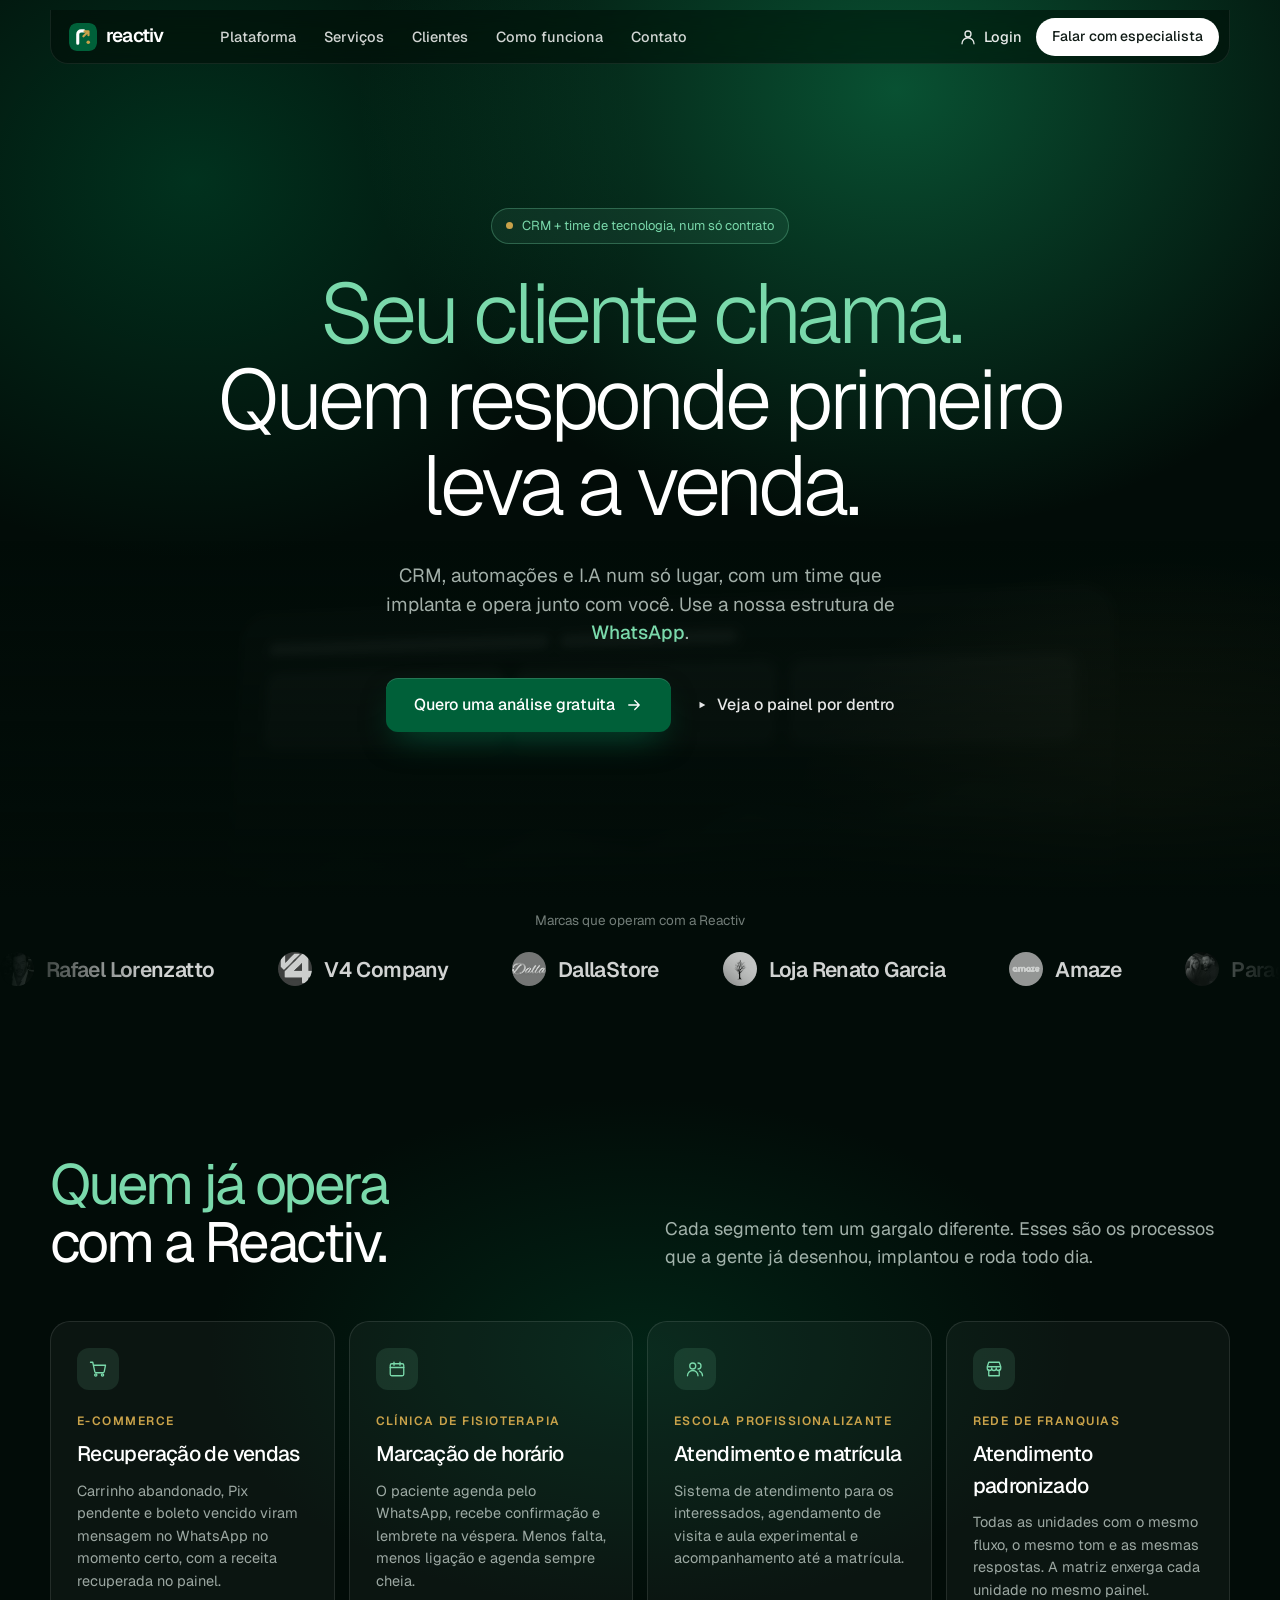
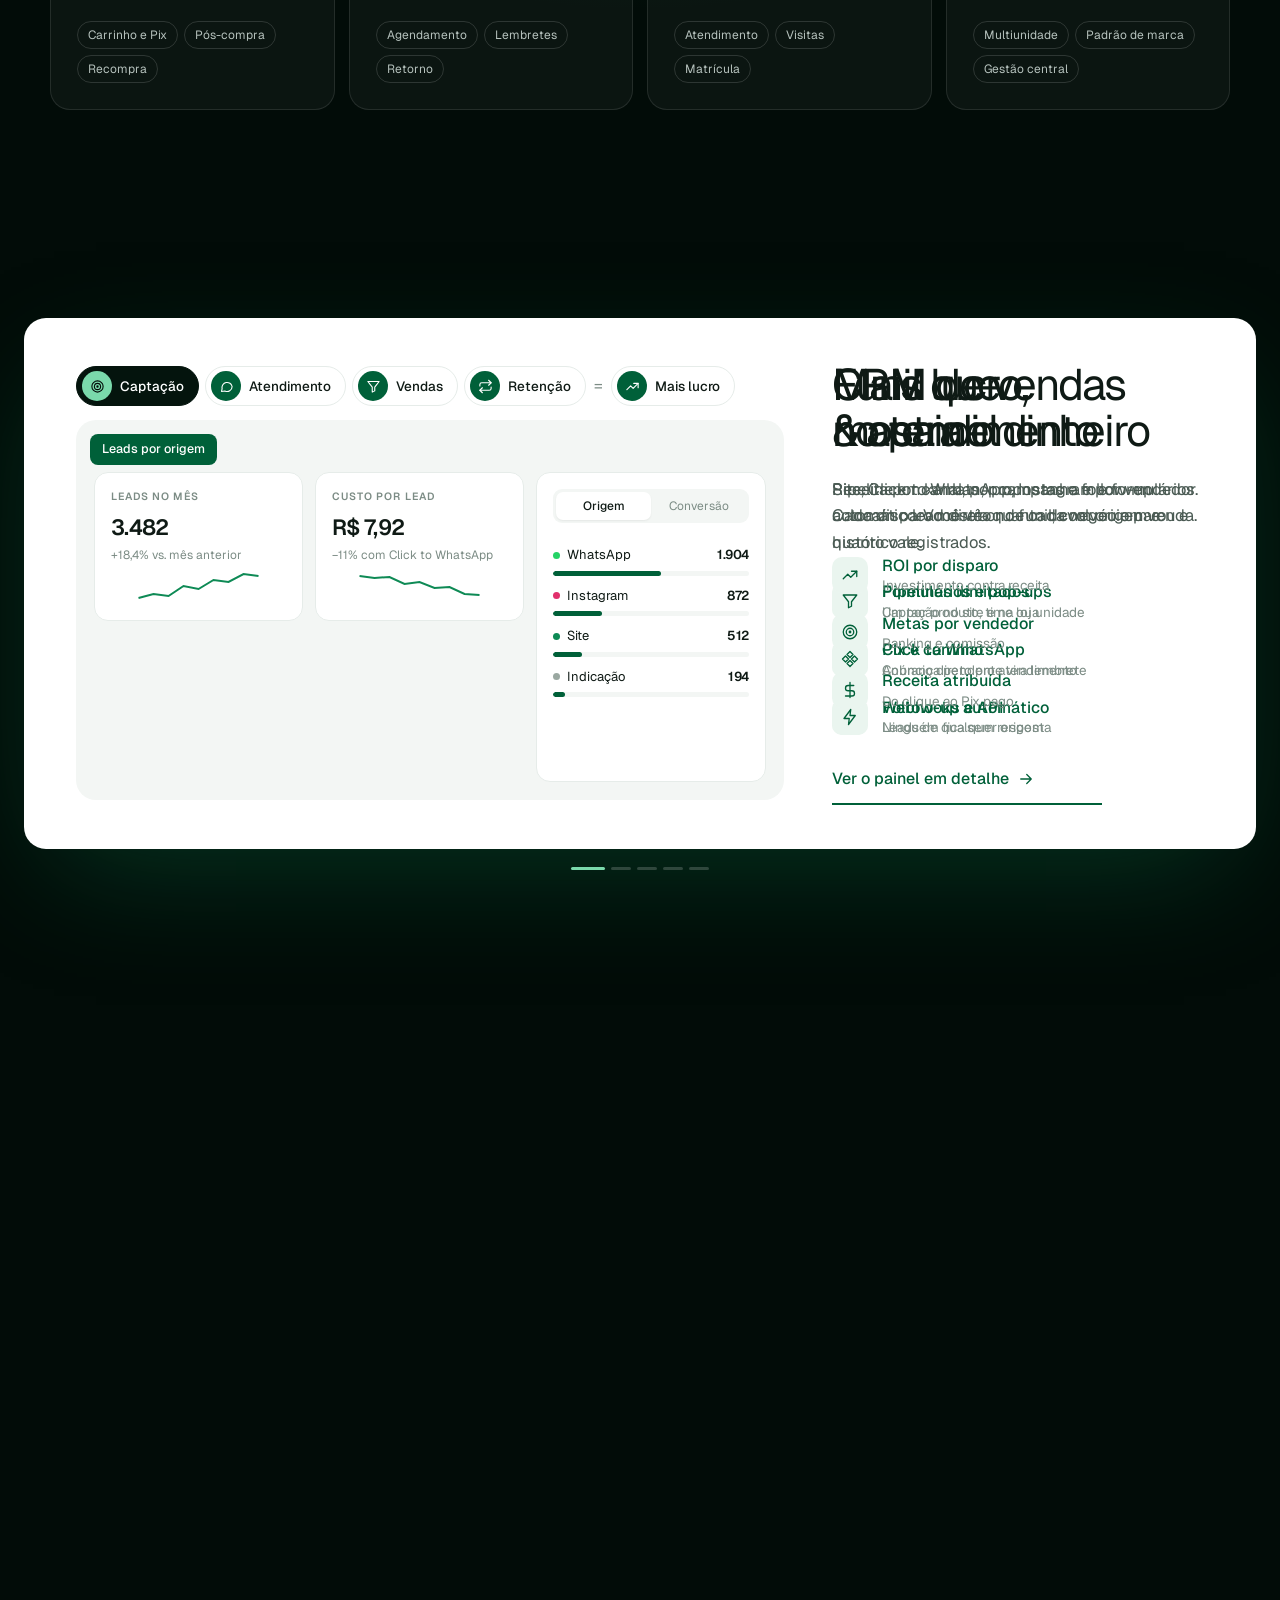
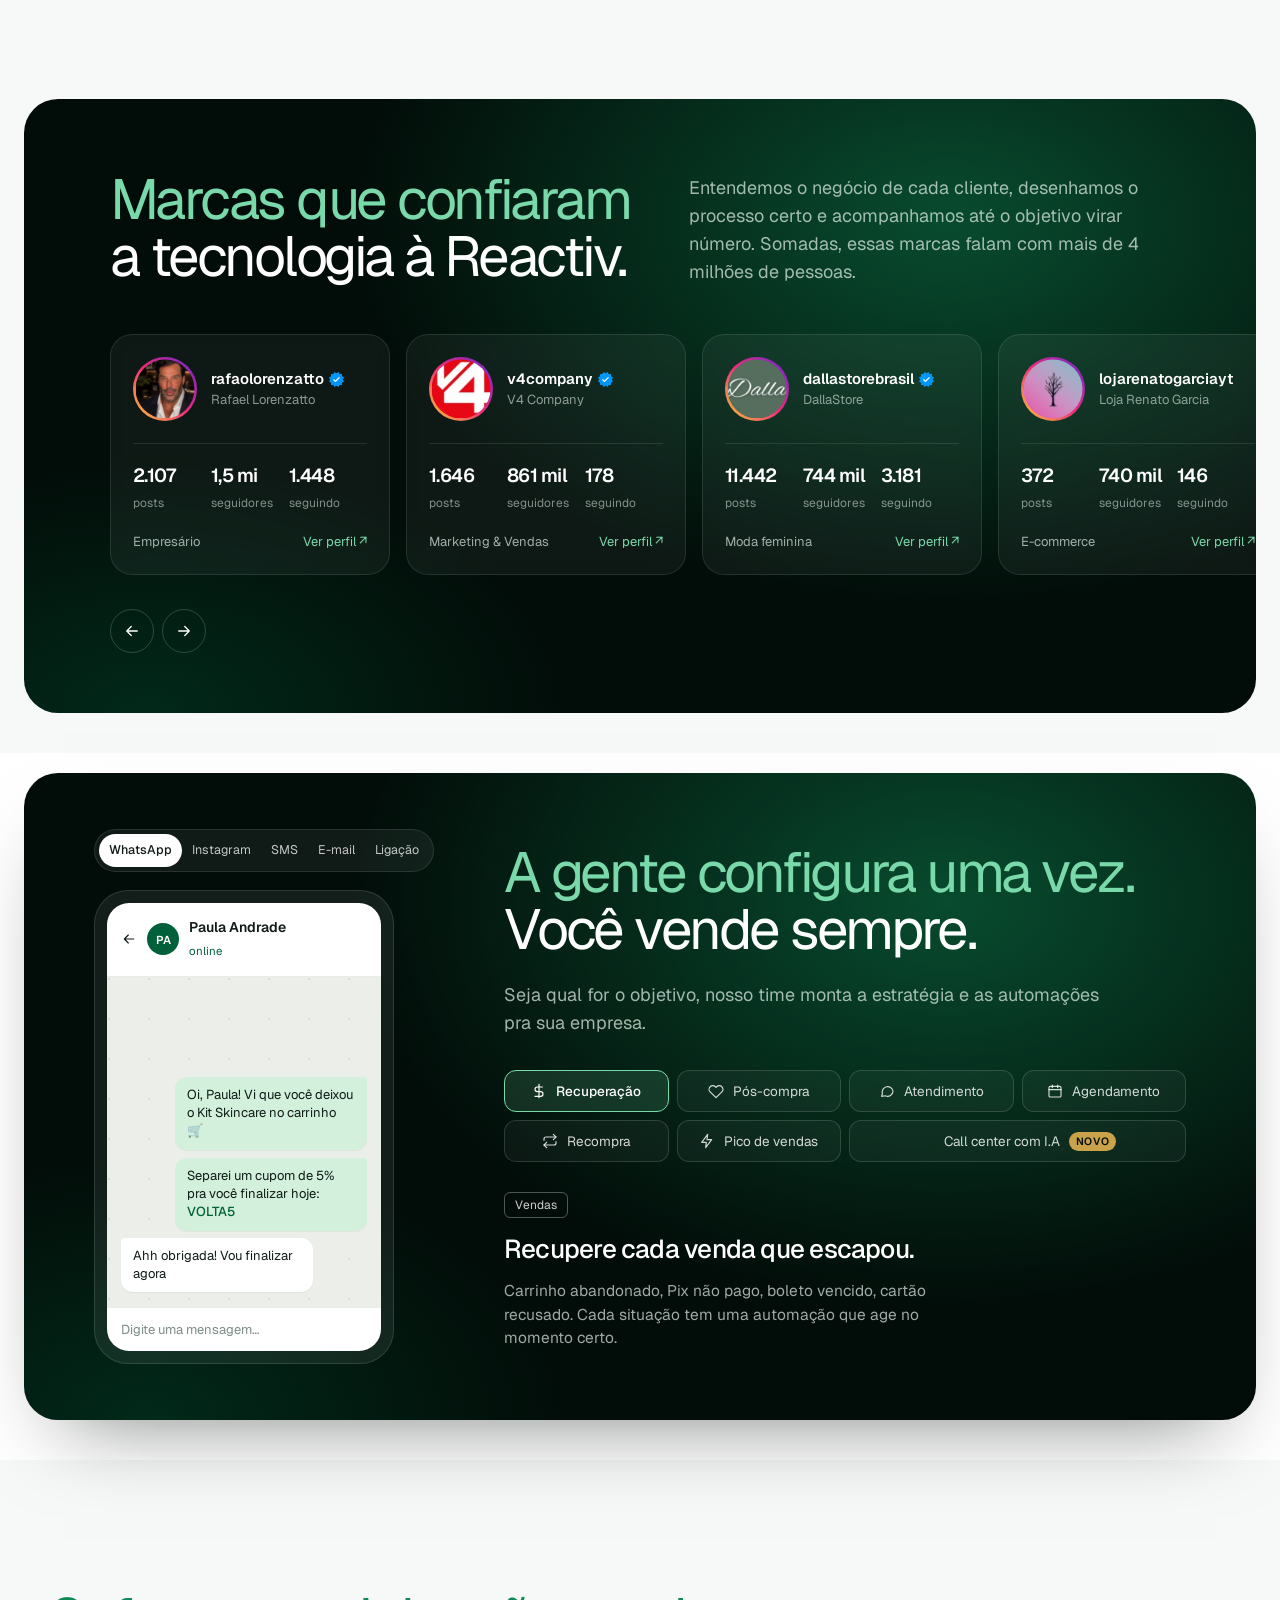
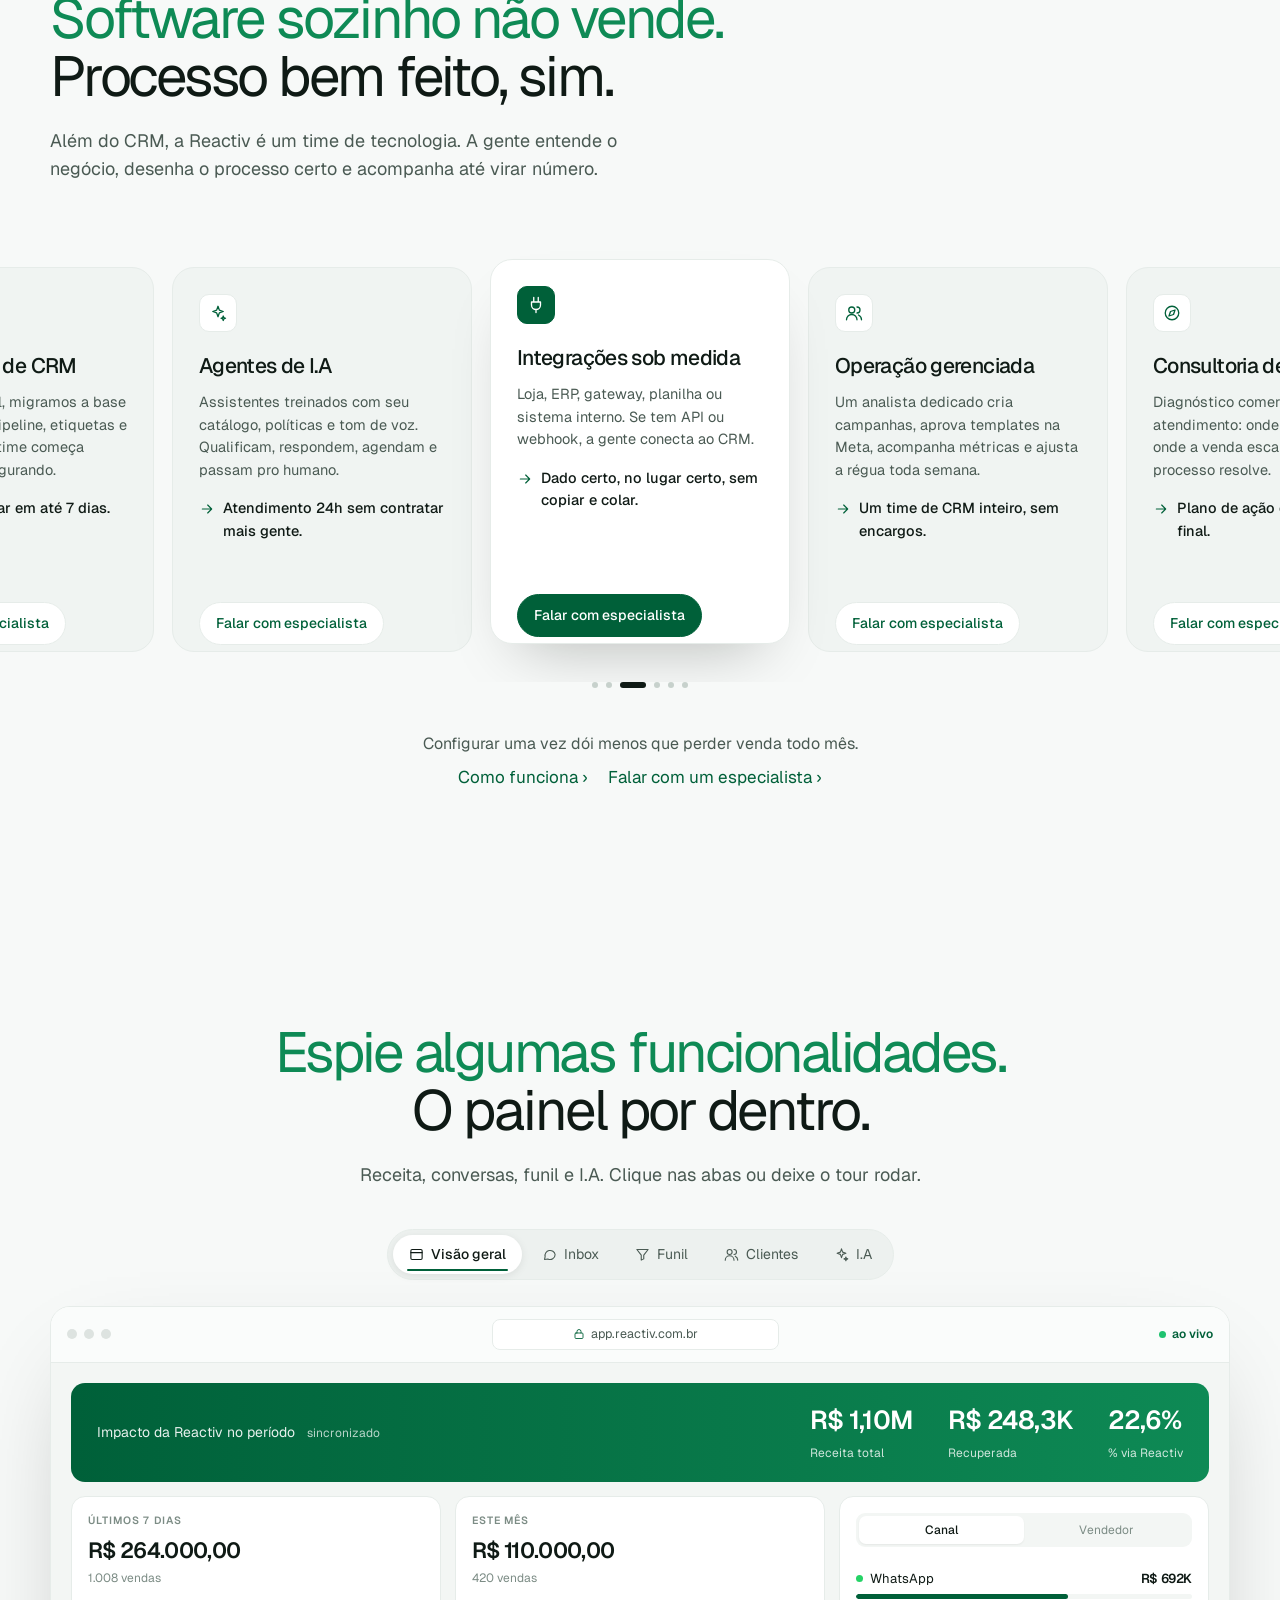
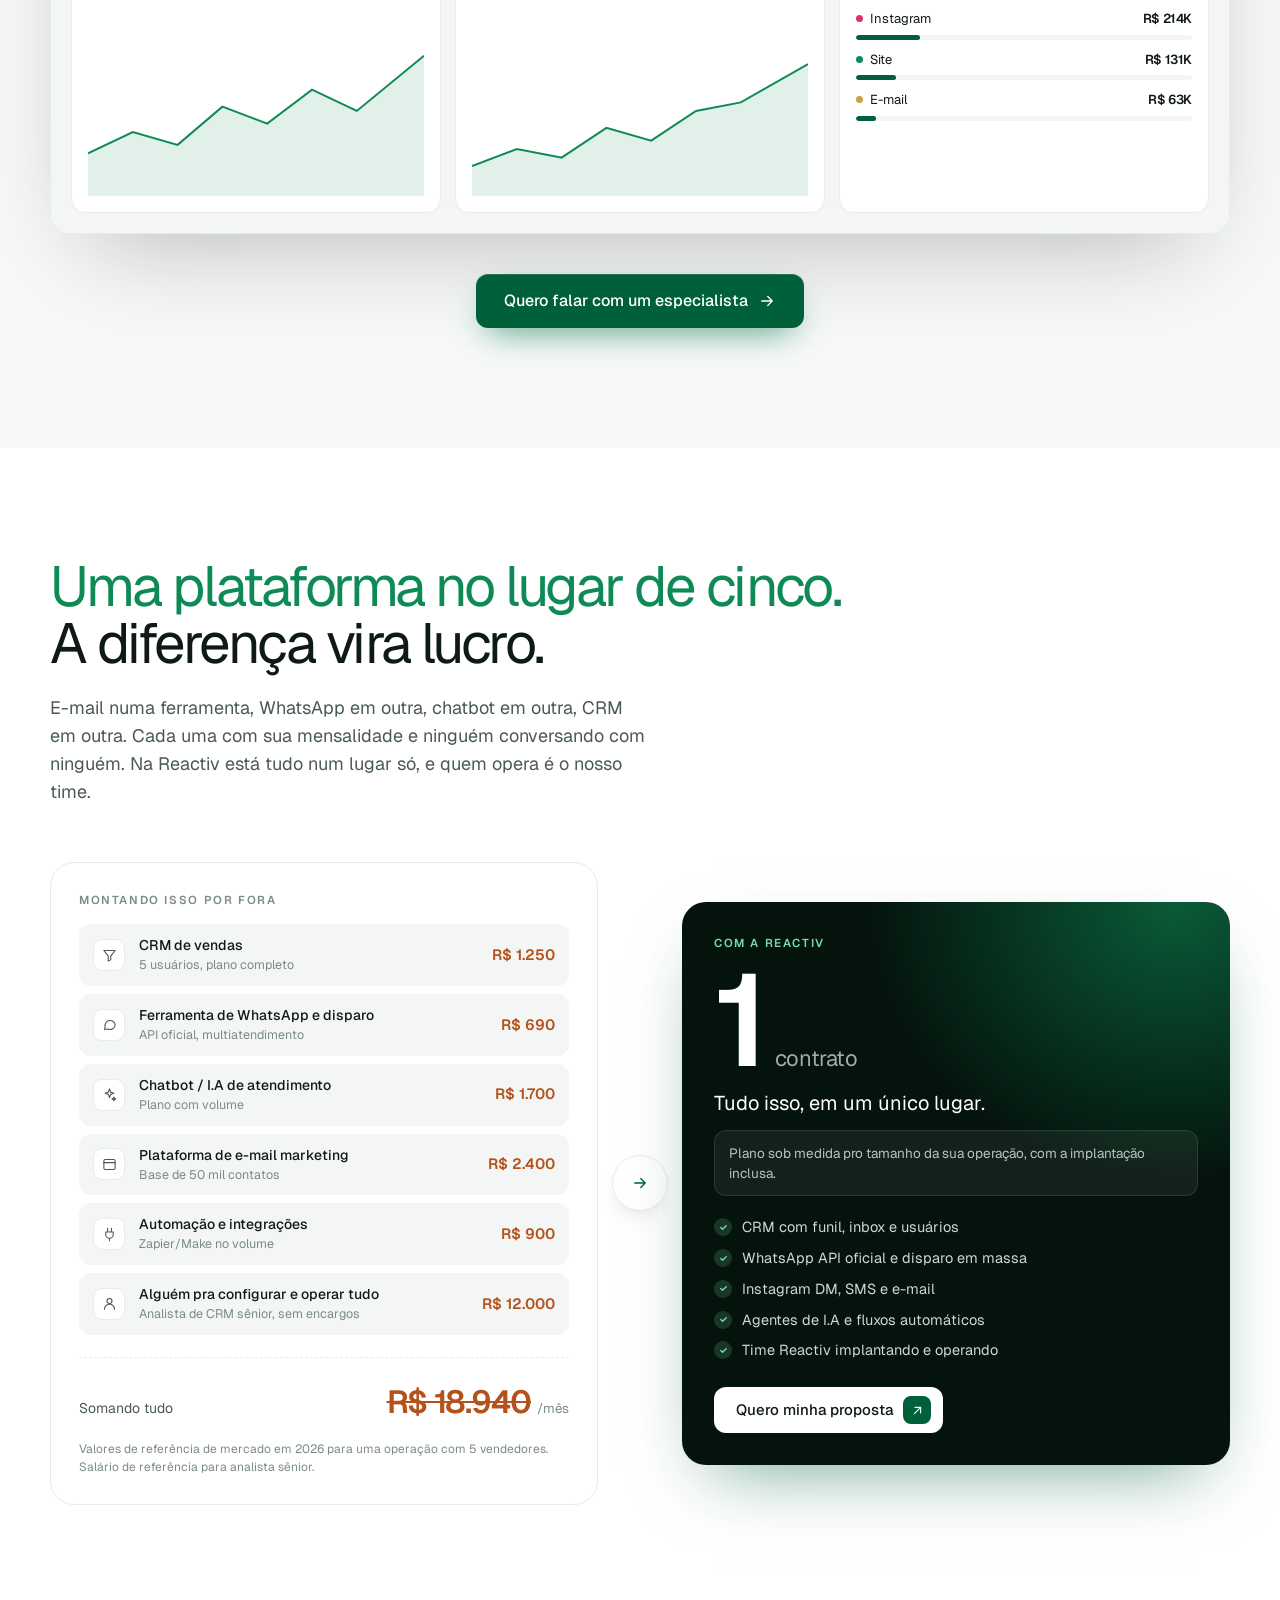
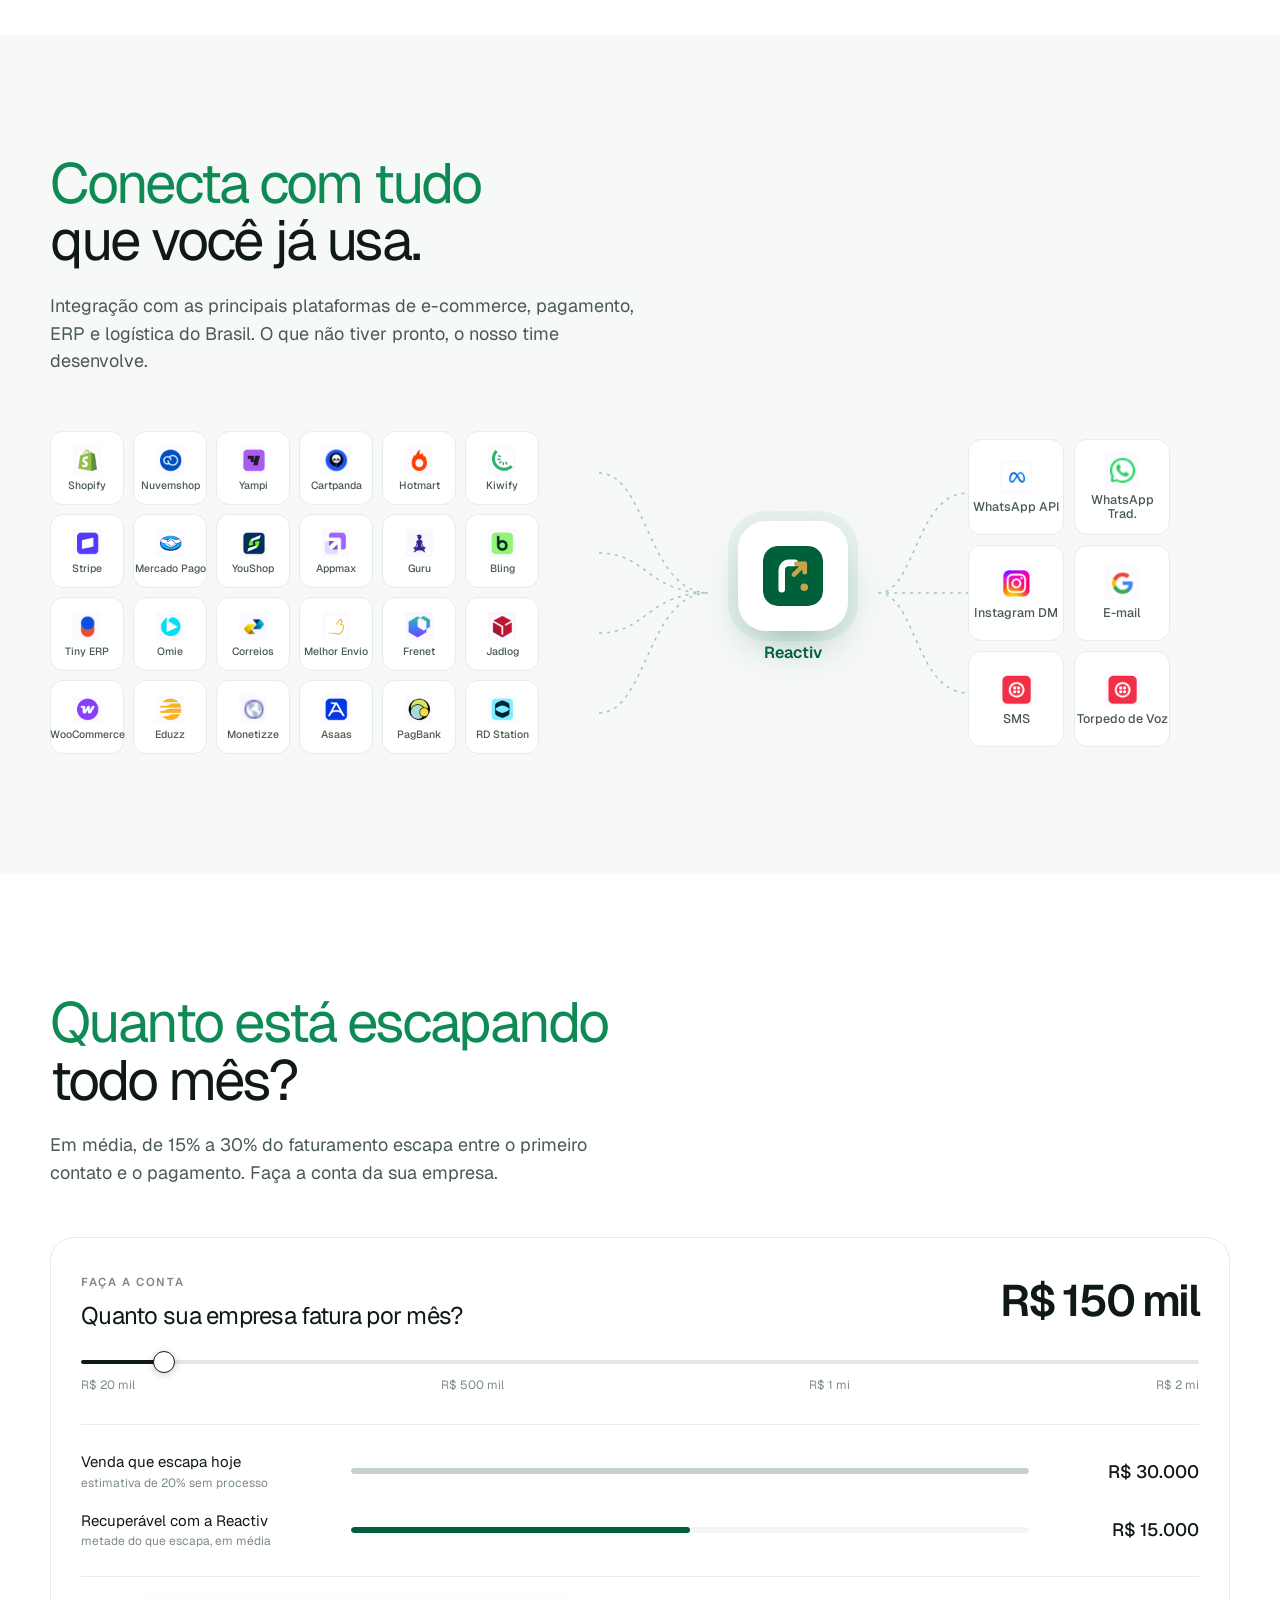
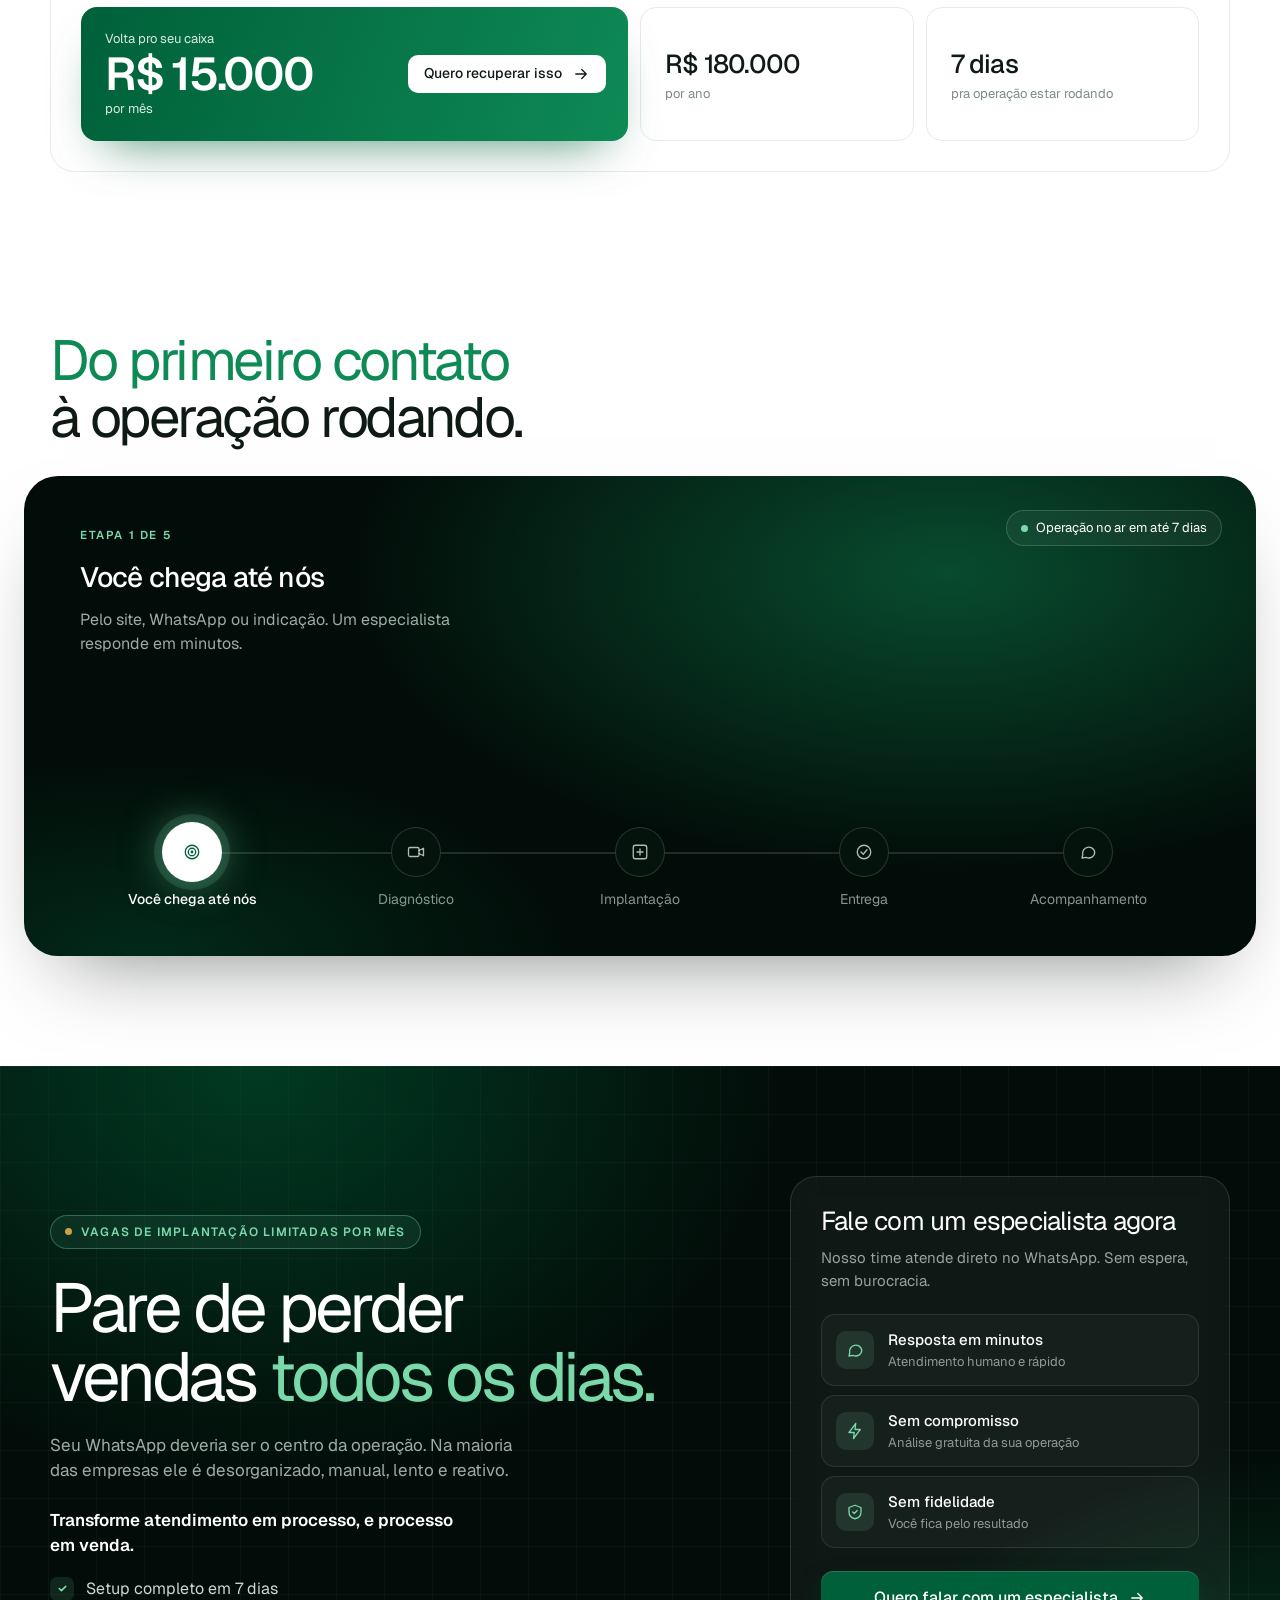
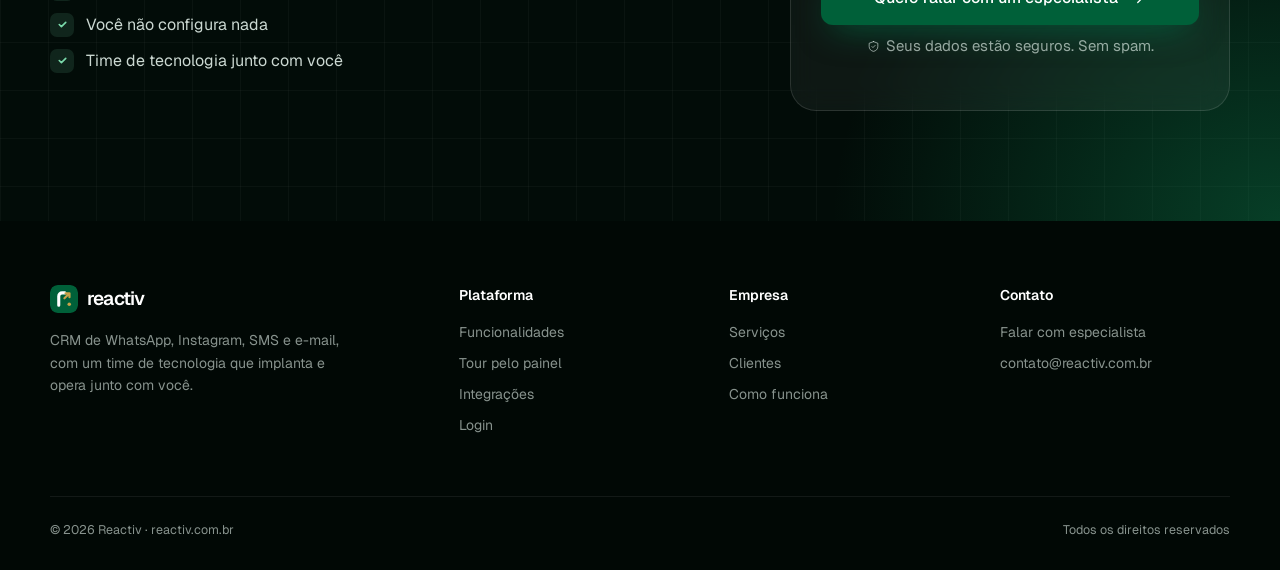
==== index.html @ 55dbfe4b "Call center com I.A na seção de canais Co-Authored-By: Claude Opus 5.5 <noreply@anthropic.com>" ====
<!doctype html>
<html lang="pt-BR">
<head>
  <meta charset="utf-8">
  <meta name="viewport" content="width=device-width, initial-scale=1">
  <title>Reactiv · CRM de WhatsApp, Instagram e vendas, com time que opera junto</title>
  <meta name="description" content="CRM de WhatsApp, Instagram, SMS e e-mail com automações, I.A e um time que implanta, integra e opera a sua operação comercial.">
  <meta name="theme-color" content="#03140D">
  <link rel="icon" href="favicon.svg" type="image/svg+xml">
  <link rel="preconnect" href="https://fonts.googleapis.com">
  <link rel="preconnect" href="https://fonts.gstatic.com" crossorigin>
  <link href="https://fonts.googleapis.com/css2?family=Geist:wght@300;400;500;600;700&display=swap" rel="stylesheet">
  <link rel="stylesheet" href="styles.css?v=5">
</head>
<body>

<!-- ícones (traço 1.75, estilo lucide) -->
<svg width="0" height="0" style="position:absolute" aria-hidden="true">
  <defs>
    <symbol id="i-arrow" viewBox="0 0 24 24"><path d="M5 12h14M13 6l6 6-6 6"/></symbol>
    <symbol id="i-up" viewBox="0 0 24 24"><path d="M7 17 17 7M8 7h9v9"/></symbol>
    <symbol id="i-check" viewBox="0 0 24 24"><path d="m5 12 5 5 9-10"/></symbol>
    <symbol id="i-chev" viewBox="0 0 24 24"><path d="m6 9 6 6 6-6"/></symbol>
    <symbol id="i-user" viewBox="0 0 24 24"><circle cx="12" cy="8" r="4"/><path d="M4 21a8 8 0 0 1 16 0"/></symbol>
    <symbol id="i-target" viewBox="0 0 24 24"><circle cx="12" cy="12" r="9"/><circle cx="12" cy="12" r="5"/><circle cx="12" cy="12" r="1"/></symbol>
    <symbol id="i-chat" viewBox="0 0 24 24"><path d="M21 12a8 8 0 0 1-11.6 7.1L4 20l1-4.6A8 8 0 1 1 21 12Z"/></symbol>
    <symbol id="i-funnel" viewBox="0 0 24 24"><path d="M3 4h18l-7 9v6l-4 2v-8L3 4Z"/></symbol>
    <symbol id="i-repeat" viewBox="0 0 24 24"><path d="M17 2l4 4-4 4"/><path d="M3 11V9a3 3 0 0 1 3-3h15M7 22l-4-4 4-4"/><path d="M21 13v2a3 3 0 0 1-3 3H3"/></symbol>
    <symbol id="i-trend" viewBox="0 0 24 24"><path d="m3 17 6-6 4 4 8-8"/><path d="M14 7h7v7"/></symbol>
    <symbol id="i-window" viewBox="0 0 24 24"><rect x="3" y="4" width="18" height="16" rx="2"/><path d="M3 9h18"/></symbol>
    <symbol id="i-plug" viewBox="0 0 24 24"><path d="M9 2v6M15 2v6M6 8h12v4a6 6 0 0 1-12 0V8ZM12 18v4"/></symbol>
    <symbol id="i-spark" viewBox="0 0 24 24"><path d="M12 3l1.8 5.2L19 10l-5.2 1.8L12 17l-1.8-5.2L5 10l5.2-1.8L12 3ZM19 16l.8 2.2L22 19l-2.2.8L19 22l-.8-2.2L16 19l2.2-.8L19 16Z"/></symbol>
    <symbol id="i-users" viewBox="0 0 24 24"><circle cx="9" cy="8" r="4"/><path d="M2 21a7 7 0 0 1 14 0M16 4a4 4 0 0 1 0 8M22 21a7 7 0 0 0-4-6.3"/></symbol>
    <symbol id="i-tag" viewBox="0 0 24 24"><path d="M3 12V3h9l9 9-9 9-9-9Z"/><circle cx="7.5" cy="7.5" r="1.5"/></symbol>
    <symbol id="i-pix" viewBox="0 0 24 24"><path d="m12 2 4 4-4 4-4-4 4-4ZM2 12l4-4 4 4-4 4-4-4ZM14 12l4-4 4 4-4 4-4-4ZM12 14l4 4-4 4-4-4 4-4Z"/></symbol>
    <symbol id="i-cart" viewBox="0 0 24 24"><circle cx="9" cy="20" r="1.5"/><circle cx="18" cy="20" r="1.5"/><path d="M2 3h3l2.7 12.4a2 2 0 0 0 2 1.6h8.6a2 2 0 0 0 2-1.6L22 7H6"/></symbol>
    <symbol id="i-gear" viewBox="0 0 24 24"><circle cx="12" cy="12" r="3"/><path d="M19.4 15a1.7 1.7 0 0 0 .3 1.8l.1.1a2 2 0 1 1-2.8 2.8l-.1-.1a1.7 1.7 0 0 0-1.8-.3 1.7 1.7 0 0 0-1 1.5V21a2 2 0 1 1-4 0v-.1a1.7 1.7 0 0 0-1.1-1.5 1.7 1.7 0 0 0-1.8.3l-.1.1a2 2 0 1 1-2.8-2.8l.1-.1a1.7 1.7 0 0 0 .3-1.8 1.7 1.7 0 0 0-1.5-1H3a2 2 0 1 1 0-4h.1a1.7 1.7 0 0 0 1.5-1.1 1.7 1.7 0 0 0-.3-1.8l-.1-.1a2 2 0 1 1 2.8-2.8l.1.1a1.7 1.7 0 0 0 1.8.3H9a1.7 1.7 0 0 0 1-1.5V3a2 2 0 1 1 4 0v.1a1.7 1.7 0 0 0 1 1.5 1.7 1.7 0 0 0 1.8-.3l.1-.1a2 2 0 1 1 2.8 2.8l-.1.1a1.7 1.7 0 0 0-.3 1.8V9a1.7 1.7 0 0 0 1.5 1H21a2 2 0 1 1 0 4h-.1a1.7 1.7 0 0 0-1.5 1Z"/></symbol>
    <symbol id="i-code" viewBox="0 0 24 24"><path d="m16 18 6-6-6-6M8 6l-6 6 6 6"/></symbol>
    <symbol id="i-compass" viewBox="0 0 24 24"><circle cx="12" cy="12" r="9"/><path d="m16 8-2 6-6 2 2-6 6-2Z"/></symbol>
    <symbol id="i-video" viewBox="0 0 24 24"><rect x="2" y="6" width="14" height="12" rx="2"/><path d="m16 10 6-3v10l-6-3"/></symbol>
    <symbol id="i-plus" viewBox="0 0 24 24"><rect x="3" y="3" width="18" height="18" rx="3"/><path d="M12 8v8M8 12h8"/></symbol>
    <symbol id="i-circlecheck" viewBox="0 0 24 24"><circle cx="12" cy="12" r="9"/><path d="m8 12 3 3 5-6"/></symbol>
    <symbol id="i-bolt" viewBox="0 0 24 24"><path d="M13 2 4 14h7l-1 8 9-12h-7l1-8Z"/></symbol>
    <symbol id="i-lock" viewBox="0 0 24 24"><rect x="4" y="10" width="16" height="11" rx="2"/><path d="M8 10V7a4 4 0 0 1 8 0v3"/></symbol>
    <symbol id="i-shield" viewBox="0 0 24 24"><path d="M12 3 4 6v6c0 5 3.5 8 8 9 4.5-1 8-4 8-9V6l-8-3Z"/><path d="m9 12 2 2 4-4"/></symbol>
    <symbol id="i-truck" viewBox="0 0 24 24"><path d="M2 6h12v10H2zM14 10h4l4 4v2h-8"/><circle cx="6" cy="18" r="2"/><circle cx="18" cy="18" r="2"/></symbol>
    <symbol id="i-heart" viewBox="0 0 24 24"><path d="M20.8 5.6a5.5 5.5 0 0 0-7.8 0L12 6.7l-1-1.1a5.5 5.5 0 1 0-7.8 7.8L12 22l8.8-8.6a5.5 5.5 0 0 0 0-7.8Z"/></symbol>
    <symbol id="i-dollar" viewBox="0 0 24 24"><path d="M12 2v20M17 6H9.5a3.5 3.5 0 0 0 0 7h5a3.5 3.5 0 0 1 0 7H6"/></symbol>
    <symbol id="i-store" viewBox="0 0 24 24"><path d="M3 9 5 3h14l2 6M3 9h18v2a3 3 0 0 1-6 0 3 3 0 0 1-6 0 3 3 0 0 1-6 0V9ZM5 13v8h14v-8"/></symbol>
    <symbol id="i-calendar" viewBox="0 0 24 24"><rect x="3" y="5" width="18" height="16" rx="2"/><path d="M3 10h18M8 3v4M16 3v4"/></symbol>
    <symbol id="i-play"viewBox="0 0 24 24"><path d="M6 4v16l14-8L6 4Z"/></symbol>
  </defs>
</svg>

<header class="nav" id="nav">
  <div class="nav__in">
    <a href="#top" class="brand" aria-label="Reactiv, início">
      <img src="img/logo-mark.svg" alt="" width="28" height="28">
      <span>reactiv</span>
    </a>
    <nav class="nav__links" id="menu">
      <a href="#plataforma">Plataforma</a>
      <a href="#servicos">Serviços</a>
      <a href="#resultados">Clientes</a>
      <a href="#como-funciona">Como funciona</a>
      <a href="#contato">Contato</a>
    </nav>
    <div class="nav__end">
      <a class="nav__login" href="https://app.reactiv.com.br"><svg class="ic"><use href="#i-user"/></svg>Login</a>
      <a class="btn btn--white btn--sm" href="#contato" data-open-form>Falar com especialista</a>
      <button class="nav__burger" id="burger" aria-label="Menu" aria-expanded="false"><span></span><span></span></button>
    </div>
  </div>
</header>

<main>

  <!-- HERO -->
  <section class="hero" id="top">
    <div class="hero__bg" aria-hidden="true">
      <div class="hero__ghost">
        <div class="gh-row"><i style="width:38%"></i><i style="width:22%"></i></div>
        <div class="gh-cards"><b></b><b></b><b></b></div>
        <div class="gh-chart"></div>
        <div class="gh-row"><i style="width:60%"></i></div>
        <div class="gh-row"><i style="width:44%"></i><i style="width:18%"></i></div>
      </div>
    </div>
    <div class="wrap hero__in">
      <span class="hero__badge"><i></i>CRM + time de tecnologia, num só contrato</span>
      <h1 class="hero__title">
        <span class="t-mute">Seu cliente chama.</span>
        Quem responde primeiro<br class="br-d"> leva a venda.
      </h1>
      <div class="hero__foot">
        <p class="hero__sub">CRM, automações e I.A num só lugar, com um time que implanta e opera junto com você. Use a nossa estrutura de <span class="hl">WhatsApp</span>.</p>
        <div class="hero__btns">
          <a href="#contato" data-open-form class="btn btn--brand btn--lg">Quero uma análise gratuita <svg class="ic"><use href="#i-arrow"/></svg></a>
          <a href="#painel" class="hero__peek"><svg class="ic ic--fill"><use href="#i-play"/></svg>Veja o painel por dentro</a>
        </div>
      </div>
    </div>
  </section>

  <!-- LOGOS -->
  <section class="logos" id="clientes">
    <p>Marcas que operam com a Reactiv</p>
    <div class="logos__mask"><div class="logos__track" id="logos"></div></div>
  </section>

  <!-- CASES POR SEGMENTO -->
  <section class="cases" id="cases">
    <div class="wrap">
      <div class="cases__head">
        <h2 class="h2 h2--light"><span class="t-mute">Quem já opera</span><br>com a Reactiv.</h2>
        <p class="lead lead--light">Cada segmento tem um gargalo diferente. Esses são os processos que a gente já desenhou, implantou e roda todo dia.</p>
      </div>
      <div class="cases__grid">
        <article class="case">
          <span class="case__ic"><svg class="ic"><use href="#i-cart"/></svg></span>
          <p class="case__seg">E-commerce</p>
          <h3>Recuperação de vendas</h3>
          <p>Carrinho abandonado, Pix pendente e boleto vencido viram mensagem no WhatsApp no momento certo, com a receita recuperada no painel.</p>
          <ul><li>Carrinho e Pix</li><li>Pós-compra</li><li>Recompra</li></ul>
        </article>
        <article class="case">
          <span class="case__ic"><svg class="ic"><use href="#i-calendar"/></svg></span>
          <p class="case__seg">Clínica de fisioterapia</p>
          <h3>Marcação de horário</h3>
          <p>O paciente agenda pelo WhatsApp, recebe confirmação e lembrete na véspera. Menos falta, menos ligação e agenda sempre cheia.</p>
          <ul><li>Agendamento</li><li>Lembretes</li><li>Retorno</li></ul>
        </article>
        <article class="case">
          <span class="case__ic"><svg class="ic"><use href="#i-users"/></svg></span>
          <p class="case__seg">Escola profissionalizante</p>
          <h3>Atendimento e matrícula</h3>
          <p>Sistema de atendimento para os interessados, agendamento de visita e aula experimental e acompanhamento até a matrícula.</p>
          <ul><li>Atendimento</li><li>Visitas</li><li>Matrícula</li></ul>
        </article>
        <article class="case">
          <span class="case__ic"><svg class="ic"><use href="#i-store"/></svg></span>
          <p class="case__seg">Rede de franquias</p>
          <h3>Atendimento padronizado</h3>
          <p>Todas as unidades com o mesmo fluxo, o mesmo tom e as mesmas respostas. A matriz enxerga cada unidade no mesmo painel.</p>
          <ul><li>Multiunidade</li><li>Padrão de marca</li><li>Gestão central</li></ul>
        </article>
      </div>
    </div>
  </section>

  <!-- DOCK: etapas fixas no scroll -->
  <div class="dock" id="plataforma">
    <div class="dock__stick">
      <div class="dock__card">
        <div class="dock__copy">
          <div class="dock__texts">
            <article class="dock__text is-on">
              <h2>CRM de vendas<br>&amp; atendimento</h2>
              <p>Site, Click to WhatsApp, Instagram e formulários colocam o lead direto no funil, com origem e histórico registrados.</p>
              <ul class="feat">
                <li><span class="feat__ic"><svg class="ic"><use href="#i-window"/></svg></span><div><b>Formulários e pop-ups</b>Captação no site e na loja</div></li>
                <li><span class="feat__ic"><svg class="ic"><use href="#i-chat"/></svg></span><div><b>Click to WhatsApp</b>Anúncio direto pro atendimento</div></li>
                <li><span class="feat__ic"><svg class="ic"><use href="#i-plug"/></svg></span><div><b>Webhooks e API</b>Leads de qualquer origem</div></li>
              </ul>
            </article>
            <article class="dock__text">
              <h2>Atendimento<br>que não esfria</h2>
              <p>Inbox única de WhatsApp, Instagram e e-mail. A I.A responde em segundos e passa pro vendedor certo quando faz diferença.</p>
              <ul class="feat">
                <li><span class="feat__ic"><svg class="ic"><use href="#i-spark"/></svg></span><div><b>Agente de I.A</b>Treinado com a voz da sua marca</div></li>
                <li><span class="feat__ic"><svg class="ic"><use href="#i-users"/></svg></span><div><b>Distribuição automática</b>Rodízio por vendedor e por fila</div></li>
                <li><span class="feat__ic"><svg class="ic"><use href="#i-tag"/></svg></span><div><b>Etiquetas e notas</b>Contexto completo de cada cliente</div></li>
              </ul>
            </article>
            <article class="dock__text">
              <h2>Funil que<br>mostra o dinheiro</h2>
              <p>Pipeline em kanban, propostas e follow-up automático. Você vê onde cada negócio parou e quanto vale.</p>
              <ul class="feat">
                <li><span class="feat__ic"><svg class="ic"><use href="#i-funnel"/></svg></span><div><b>Pipelines ilimitados</b>Um por produto, time ou unidade</div></li>
                <li><span class="feat__ic"><svg class="ic"><use href="#i-pix"/></svg></span><div><b>Pix e carrinho</b>Cobrança pendente vira lembrete</div></li>
                <li><span class="feat__ic"><svg class="ic"><use href="#i-bolt"/></svg></span><div><b>Follow-up automático</b>Ninguém fica sem resposta</div></li>
              </ul>
            </article>
            <article class="dock__text">
              <h2>Recompra<br>no automático</h2>
              <p>Régua de pós-venda, reposição e reativação. O cliente volta antes de ir pro concorrente.</p>
              <ul class="feat">
                <li><span class="feat__ic"><svg class="ic"><use href="#i-repeat"/></svg></span><div><b>Régua de recompra</b>No tempo de uso de cada produto</div></li>
                <li><span class="feat__ic"><svg class="ic"><use href="#i-heart"/></svg></span><div><b>Pós-venda e NPS</b>Satisfação registrada no contato</div></li>
                <li><span class="feat__ic"><svg class="ic"><use href="#i-users"/></svg></span><div><b>Segmentação</b>Base dividida por comportamento</div></li>
              </ul>
            </article>
            <article class="dock__text">
              <h2>Mais lucro,<br>no painel</h2>
              <p>Receita por canal, por campanha e por vendedor. Cada disparo mostra quanto devolveu em venda.</p>
              <ul class="feat">
                <li><span class="feat__ic"><svg class="ic"><use href="#i-trend"/></svg></span><div><b>ROI por disparo</b>Investimento contra receita</div></li>
                <li><span class="feat__ic"><svg class="ic"><use href="#i-target"/></svg></span><div><b>Metas por vendedor</b>Ranking e comissão</div></li>
                <li><span class="feat__ic"><svg class="ic"><use href="#i-dollar"/></svg></span><div><b>Receita atribuída</b>Do clique ao Pix pago</div></li>
              </ul>
            </article>
          </div>
          <a href="#painel" class="dock__more">Ver o painel em detalhe <svg class="ic"><use href="#i-arrow"/></svg></a>
        </div>

        <div class="dock__visual">
          <div class="stages" role="tablist">
            <button class="stage is-on" data-stage="0"><span><svg class="ic"><use href="#i-target"/></svg></span>Captação</button>
            <button class="stage" data-stage="1"><span><svg class="ic"><use href="#i-chat"/></svg></span>Atendimento</button>
            <button class="stage" data-stage="2"><span><svg class="ic"><use href="#i-funnel"/></svg></span>Vendas</button>
            <button class="stage" data-stage="3"><span><svg class="ic"><use href="#i-repeat"/></svg></span>Retenção</button>
            <i class="stage__eq">=</i>
            <button class="stage" data-stage="4"><span><svg class="ic"><use href="#i-trend"/></svg></span>Mais lucro</button>
          </div>
          <div class="screens">
            <!-- 0 captação -->
            <div class="scr is-on">
              <span class="scr__chip">Leads por origem</span>
              <div class="scr__grid">
                <div class="tile"><small>Leads no mês</small><b>3.482</b><em>+18,4% vs. mês anterior</em><svg class="spark" viewBox="0 0 120 36"><path d="M0 30 15 26 30 28 45 18 60 21 75 12 90 14 105 6 120 8"/></svg></div>
                <div class="tile"><small>Custo por lead</small><b>R$ 7,92</b><em>−11% com Click to WhatsApp</em><svg class="spark" viewBox="0 0 120 36"><path d="M0 8 15 10 30 9 45 16 60 14 75 20 90 19 105 26 120 27"/></svg></div>
                <div class="tile tile--list">
                  <div class="seg"><span>Origem</span><span>Conversão</span></div>
                  <p><i style="--c:#25D366"></i>WhatsApp <b>1.904</b></p><div class="bar"><span style="width:55%"></span></div>
                  <p><i style="--c:#E1306C"></i>Instagram <b>872</b></p><div class="bar"><span style="width:25%"></span></div>
                  <p><i style="--c:#0E8A55"></i>Site <b>512</b></p><div class="bar"><span style="width:15%"></span></div>
                  <p><i style="--c:#9AA8A1"></i>Indicação <b>194</b></p><div class="bar"><span style="width:6%"></span></div>
                </div>
              </div>
            </div>
            <!-- 1 atendimento -->
            <div class="scr">
              <span class="scr__chip">Inbox unificada</span>
              <div class="chatmock">
                <ul>
                  <li class="on"><i style="background:#cfe7da">MS</i><div><b>Mariana Souza</b><small>Consigo parcelar em 3x?</small></div><em>agora</em></li>
                  <li><i style="background:#f6dde6">LC</i><div><b>@lojadacris</b><small>Respondeu ao seu story</small></div><em>2 min</em></li>
                  <li><i style="background:#e5e7f6">PL</i><div><b>Pedro Lima</b><small>Orçamento para 40 un.</small></div><em>8 min</em></li>
                  <li><i style="background:#f6efd9">JR</i><div><b>Juliana R.</b><small>Pix gerado, aguardando</small></div><em>15 min</em></li>
                </ul>
                <div class="chatmock__talk">
                  <p class="m in">Oi! Consigo parcelar em 3x sem juros?</p>
                  <p class="m out">Consegue sim, Mariana. No cartão fica 3x de R$ 129,90. Te mando o link?</p>
                  <p class="m in">Pode mandar!</p>
                  <p class="m out">Aqui está: reactiv.link/p/8F2a</p>
                  <span class="m__tag"><svg class="ic"><use href="#i-spark"/></svg>Respondido pela I.A em 4s</span>
                </div>
              </div>
            </div>
            <!-- 2 vendas -->
            <div class="scr">
              <span class="scr__chip">Pipeline comercial</span>
              <div class="kanban">
                <div><h6>Novo <i>124</i></h6><p>Studio Bela<b>R$ 2.400</b></p><p>TechOne<b>R$ 8.000</b></p><p>Clínica Vita<b>R$ 3.200</b></p></div>
                <div><h6>Qualificado <i>58</i></h6><p>Grupo Max<b>R$ 15.000</b></p><p class="hot">Atlas Log<b>R$ 22.500</b></p></div>
                <div><h6>Proposta <i>31</i></h6><p>Nexo<b>R$ 6.800</b></p><p>Prime<b>R$ 11.200</b></p></div>
                <div><h6>Ganho <i>47</i></h6><p class="won">Lumen<b>R$ 9.900</b></p><p class="won">Orbe<b>R$ 4.300</b></p></div>
              </div>
            </div>
            <!-- 3 retenção -->
            <div class="scr">
              <span class="scr__chip">Régua de recompra</span>
              <div class="flowmock">
                <div class="fnode"><svg class="ic"><use href="#i-cart"/></svg><div><b>Compra aprovada</b><small>Gatilho da loja</small></div></div>
                <span class="fline"><em>1 dia</em></span>
                <div class="fnode"><svg class="ic"><use href="#i-truck"/></svg><div><b>Rastreio no WhatsApp</b><small>98% de leitura</small></div></div>
                <span class="fline"><em>25 dias</em></span>
                <div class="fnode"><svg class="ic"><use href="#i-repeat"/></svg><div><b>Lembrete de reposição</b><small>Com cupom de 5%</small></div></div>
                <span class="fline"><em>se não comprar</em></span>
                <div class="fnode fnode--gold"><svg class="ic"><use href="#i-spark"/></svg><div><b>Oferta pela I.A</b><small>Recompra: 31,8%</small></div></div>
              </div>
            </div>
            <!-- 4 lucro -->
            <div class="scr">
              <span class="scr__chip">Visão geral</span>
              <div class="scr__grid">
                <div class="tile tile--wide"><small>Receita via Reactiv · 30 dias</small><b>R$ 412.870,00</b><em>+31% vs. período anterior</em>
                  <svg class="area" viewBox="0 0 300 80" preserveAspectRatio="none"><path class="area__f" d="M0 70 25 64 50 66 75 52 100 56 125 40 150 44 175 30 200 34 225 20 250 24 275 10 300 12V80H0Z"/><path class="area__l" d="M0 70 25 64 50 66 75 52 100 56 125 40 150 44 175 30 200 34 225 20 250 24 275 10 300 12"/></svg></div>
                <div class="tile"><small>Recuperado</small><b>R$ 98.410</b><em>carrinho, Pix e boleto</em></div>
                <div class="tile"><small>ROI dos disparos</small><b>18,6x</b><em>R$ 1 vira R$ 18,60</em></div>
              </div>
            </div>
          </div>
        </div>
      </div>
      <div class="dock__dots"><i class="is-on"></i><i></i><i></i><i></i><i></i></div>
    </div>
  </div>

  <!-- RESULTADOS -->
  <section class="res" id="resultados">
    <div class="panel panel--dark res__panel">
      <div class="res__head">
        <h2 class="h2 h2--light"><span class="t-mute">Marcas que confiaram</span><br>a tecnologia à Reactiv.</h2>
        <p class="lead lead--light">Entendemos o negócio de cada cliente, desenhamos o processo certo e acompanhamos até o objetivo virar número. Somadas, essas marcas falam com mais de 4 milhões de pessoas.</p>
      </div>
      <div class="res__rail" id="igRail"></div>
      <div class="res__nav"><button id="igPrev" aria-label="Anterior"><svg class="ic" style="transform:scaleX(-1)"><use href="#i-arrow"/></svg></button><button id="igNext" aria-label="Próximo"><svg class="ic"><use href="#i-arrow"/></svg></button></div>
    </div>
  </section>

  <!-- CANAIS -->
  <section class="canais">
    <div class="panel panel--dark canais__panel">
      <div class="canais__phone">
        <div class="ch-tabs" id="chTabs"><button class="is-on">WhatsApp</button><button>Instagram</button><button>SMS</button><button>E-mail</button><button>Ligação</button></div>
        <div class="phone">
          <div class="phone__head"><svg class="ic"><use href="#i-arrow"/></svg><i>PA</i><div><b>Paula Andrade</b><small id="phSub">online</small></div></div>
          <div class="phone__body" id="phBody"></div>
          <div class="phone__input">Digite uma mensagem…</div>
        </div>
      </div>
      <div class="canais__copy">
        <h2 class="h2 h2--light"><span class="t-mute">A gente configura uma vez.</span><br>Você vende sempre.</h2>
        <p class="lead lead--light">Seja qual for o objetivo, nosso time monta a estratégia e as automações pra sua empresa.</p>
        <div class="goals" id="goals">
          <button class="is-on"><svg class="ic"><use href="#i-dollar"/></svg>Recuperação</button>
          <button><svg class="ic"><use href="#i-heart"/></svg>Pós-compra</button>
          <button><svg class="ic"><use href="#i-chat"/></svg>Atendimento</button>
          <button><svg class="ic"><use href="#i-calendar"/></svg>Agendamento</button>
          <button><svg class="ic"><use href="#i-repeat"/></svg>Recompra</button>
          <button><svg class="ic"><use href="#i-bolt"/></svg>Pico de vendas</button>
          <button class="goals__call"><svg class="ic"><use href="#i-phone"/></svg>Call center com I.A <em>novo</em></button>
        </div>
        <div class="goal">
          <span class="goal__tag" id="goalTag">Vendas</span>
          <h3 id="goalTitle">Recupere cada venda que escapou.</h3>
          <p id="goalText">Carrinho abandonado, Pix não pago, boleto vencido, cartão recusado. Cada situação tem uma automação que age no momento certo.</p>
        </div>
      </div>
    </div>
  </section>

  <!-- SERVIÇOS (carrossel central, como "operações" da referência) -->
  <section class="svc" id="servicos">
    <div class="wrap">
      <h2 class="h2"><span class="t-mute">Software sozinho não vende.</span><br>Processo bem feito, sim.</h2>
      <p class="lead">Além do CRM, a Reactiv é um time de tecnologia. A gente entende o negócio, desenha o processo certo e acompanha até virar número.</p>
    </div>
    <div class="svc__rail" id="svcRail">
      <article class="scard"><span class="scard__ic"><svg class="ic"><use href="#i-gear"/></svg></span><h3>Implantação de CRM</h3><p>Mapeamos o funil, migramos a base e configuramos pipeline, etiquetas e permissões. Seu time começa usando, não configurando.</p><p class="scard__out"><svg class="ic"><use href="#i-arrow"/></svg>Operação no ar em até 7 dias.</p><a href="#contato" data-open-form class="scard__btn">Falar com especialista</a></article>
      <article class="scard"><span class="scard__ic"><svg class="ic"><use href="#i-spark"/></svg></span><h3>Agentes de I.A</h3><p>Assistentes treinados com seu catálogo, políticas e tom de voz. Qualificam, respondem, agendam e passam pro humano.</p><p class="scard__out"><svg class="ic"><use href="#i-arrow"/></svg>Atendimento 24h sem contratar mais gente.</p><a href="#contato" data-open-form class="scard__btn">Falar com especialista</a></article>
      <article class="scard"><span class="scard__ic"><svg class="ic"><use href="#i-plug"/></svg></span><h3>Integrações sob medida</h3><p>Loja, ERP, gateway, planilha ou sistema interno. Se tem API ou webhook, a gente conecta ao CRM.</p><p class="scard__out"><svg class="ic"><use href="#i-arrow"/></svg>Dado certo, no lugar certo, sem copiar e colar.</p><a href="#contato" data-open-form class="scard__btn">Falar com especialista</a></article>
      <article class="scard"><span class="scard__ic"><svg class="ic"><use href="#i-users"/></svg></span><h3>Operação gerenciada</h3><p>Um analista dedicado cria campanhas, aprova templates na Meta, acompanha métricas e ajusta a régua toda semana.</p><p class="scard__out"><svg class="ic"><use href="#i-arrow"/></svg>Um time de CRM inteiro, sem encargos.</p><a href="#contato" data-open-form class="scard__btn">Falar com especialista</a></article>
      <article class="scard"><span class="scard__ic"><svg class="ic"><use href="#i-compass"/></svg></span><h3>Consultoria de processos</h3><p>Diagnóstico comercial e de atendimento: onde o lead esfria, onde a venda escapa e qual processo resolve.</p><p class="scard__out"><svg class="ic"><use href="#i-arrow"/></svg>Plano de ação com número no final.</p><a href="#contato" data-open-form class="scard__btn">Falar com especialista</a></article>
      <article class="scard"><span class="scard__ic"><svg class="ic"><use href="#i-code"/></svg></span><h3>Software sob medida</h3><p>Sistemas, dashboards, automações e páginas pro que nenhuma ferramenta de prateleira resolve.</p><p class="scard__out"><svg class="ic"><use href="#i-arrow"/></svg>Feito pro seu processo, não o contrário.</p><a href="#contato" data-open-form class="scard__btn">Falar com especialista</a></article>
    </div>
    <div class="svc__dots" id="svcDots"></div>
    <p class="svc__foot">Configurar uma vez dói menos que perder venda todo mês.<br><a href="#como-funciona">Como funciona ›</a><a href="#contato" data-open-form>Falar com um especialista ›</a></p>
  </section>

  <!-- TOUR -->
  <section class="tour" id="painel">
    <div class="wrap">
      <h2 class="h2 center"><span class="t-mute">Espie algumas funcionalidades.</span><br>O painel por dentro.</h2>
      <p class="lead center">Receita, conversas, funil e I.A. Clique nas abas ou deixe o tour rodar.</p>
      <div class="tour__tabs" id="tourTabs">
        <button class="is-on"><svg class="ic"><use href="#i-window"/></svg>Visão geral</button>
        <button><svg class="ic"><use href="#i-chat"/></svg>Inbox</button>
        <button><svg class="ic"><use href="#i-funnel"/></svg>Funil</button>
        <button><svg class="ic"><use href="#i-users"/></svg>Clientes</button>
        <button><svg class="ic"><use href="#i-spark"/></svg>I.A</button>
        <i class="tour__prog" id="tourProg"></i>
      </div>
      <div class="browser">
        <div class="browser__bar"><i></i><i></i><i></i><span><svg class="ic"><use href="#i-lock"/></svg>app.reactiv.com.br</span><em>ao vivo</em></div>
        <div class="browser__body" id="tourBody">
          <div class="tv is-on">
            <div class="band"><p>Impacto da Reactiv no período <em>sincronizado</em></p><div><b>R$ 1,10M</b><small>Receita total</small></div><div><b>R$ 248,3K</b><small>Recuperada</small></div><div><b>22,6%</b><small>% via Reactiv</small></div></div>
            <div class="tv__grid">
              <div class="tile"><small>Últimos 7 dias</small><b>R$ 264.000,00</b><em>1.008 vendas</em><svg class="area" viewBox="0 0 300 80" preserveAspectRatio="none"><path class="area__f" d="M0 60 40 50 80 56 120 38 160 46 200 30 240 40 300 14V80H0Z"/><path class="area__l" d="M0 60 40 50 80 56 120 38 160 46 200 30 240 40 300 14"/></svg></div>
              <div class="tile"><small>Este mês</small><b>R$ 110.000,00</b><em>420 vendas</em><svg class="area" viewBox="0 0 300 80" preserveAspectRatio="none"><path class="area__f" d="M0 66 40 58 80 62 120 48 160 54 200 40 240 36 300 18V80H0Z"/><path class="area__l" d="M0 66 40 58 80 62 120 48 160 54 200 40 240 36 300 18"/></svg></div>
              <div class="tile tile--list"><div class="seg"><span>Canal</span><span>Vendedor</span></div>
                <p><i style="--c:#25D366"></i>WhatsApp <b>R$ 692K</b></p><div class="bar"><span style="width:63%"></span></div>
                <p><i style="--c:#E1306C"></i>Instagram <b>R$ 214K</b></p><div class="bar"><span style="width:19%"></span></div>
                <p><i style="--c:#0E8A55"></i>Site <b>R$ 131K</b></p><div class="bar"><span style="width:12%"></span></div>
                <p><i style="--c:#C9A24A"></i>E-mail <b>R$ 63K</b></p><div class="bar"><span style="width:6%"></span></div></div>
            </div>
          </div>
          <div class="tv">
            <div class="chatmock chatmock--big">
              <ul>
                <li class="on"><i style="background:#cfe7da">MS</i><div><b>Mariana Souza</b><small>WhatsApp · Consigo parcelar?</small></div><em>agora</em></li>
                <li><i style="background:#f6dde6">LC</i><div><b>@lojadacris</b><small>Instagram · story</small></div><em>2 min</em></li>
                <li><i style="background:#e5e7f6">PL</i><div><b>Pedro Lima</b><small>E-mail · orçamento</small></div><em>8 min</em></li>
                <li><i style="background:#f6efd9">JR</i><div><b>Juliana R.</b><small>WhatsApp · Pix pendente</small></div><em>15 min</em></li>
                <li><i style="background:#dfeef0">RT</i><div><b>Rafael T.</b><small>WhatsApp · agendar visita</small></div><em>21 min</em></li>
              </ul>
              <div class="chatmock__talk">
                <p class="m in">Oi! Consigo parcelar em 3x sem juros?</p>
                <p class="m out">Consegue sim, Mariana. No cartão fica 3x de R$ 129,90. Te mando o link?</p>
                <p class="m in">Pode mandar!</p>
                <p class="m out">Aqui está: reactiv.link/p/8F2a</p>
                <span class="m__tag"><svg class="ic"><use href="#i-spark"/></svg>Respondido pela I.A · etiqueta “quente” aplicada</span>
              </div>
              <aside class="chatmock__side"><b>Mariana Souza</b><small>Cliente desde mar/2025</small><dl><dt>Pedidos</dt><dd>7</dd><dt>Ticket médio</dt><dd>R$ 384</dd><dt>Vendedor</dt><dd>Ana P.</dd><dt>Etapa</dt><dd>Negociação</dd></dl></aside>
            </div>
          </div>
          <div class="tv">
            <div class="kanban kanban--big">
              <div><h6>Novo <i>124</i></h6><p>Studio Bela<b>R$ 2.400</b></p><p>TechOne<b>R$ 8.000</b></p><p>Clínica Vita<b>R$ 3.200</b></p><p>Rede Sol<b>R$ 5.100</b></p></div>
              <div><h6>Qualificado <i>58</i></h6><p>Grupo Max<b>R$ 15.000</b></p><p class="hot">Atlas Log<b>R$ 22.500</b></p><p>Vértice<b>R$ 7.700</b></p></div>
              <div><h6>Proposta <i>31</i></h6><p>Nexo<b>R$ 6.800</b></p><p>Prime<b>R$ 11.200</b></p></div>
              <div><h6>Negociação <i>19</i></h6><p>Alfa Saúde<b>R$ 18.000</b></p><p>Mova<b>R$ 3.900</b></p></div>
              <div><h6>Ganho <i>47</i></h6><p class="won">Lumen<b>R$ 9.900</b></p><p class="won">Orbe<b>R$ 4.300</b></p><p class="won">Kora<b>R$ 12.600</b></p></div>
            </div>
          </div>
          <div class="tv">
            <table class="tbl">
              <thead><tr><th>Cliente</th><th>Origem</th><th>Etapa</th><th>LTV</th><th>Última compra</th></tr></thead>
              <tbody>
                <tr><td><i style="background:#cfe7da">MS</i>Mariana Souza</td><td>WhatsApp</td><td><span class="pill pill--g">Recompra</span></td><td>R$ 2.688</td><td>há 3 dias</td></tr>
                <tr><td><i style="background:#f6dde6">CR</i>Cristina Rocha</td><td>Instagram</td><td><span class="pill pill--y">Em risco</span></td><td>R$ 1.240</td><td>há 64 dias</td></tr>
                <tr><td><i style="background:#e5e7f6">PL</i>Pedro Lima</td><td>Site</td><td><span class="pill">Novo</span></td><td>R$ 0</td><td>—</td></tr>
                <tr><td><i style="background:#f6efd9">JR</i>Juliana Reis</td><td>WhatsApp</td><td><span class="pill pill--g">Fiel</span></td><td>R$ 5.910</td><td>há 11 dias</td></tr>
                <tr><td><i style="background:#dfeef0">RT</i>Rafael Torres</td><td>Indicação</td><td><span class="pill pill--y">Reativar</span></td><td>R$ 860</td><td>há 122 dias</td></tr>
              </tbody>
            </table>
          </div>
          <div class="tv">
            <div class="aim">
              <div class="tile"><small>Conversas atendidas pela I.A</small><b>78%</b><div class="bar bar--lg"><span style="width:78%"></span></div></div>
              <div class="tile"><small>Tempo médio de resposta</small><b>4s</b><div class="bar bar--lg"><span style="width:96%"></span></div></div>
              <div class="tile"><small>Leads qualificados sozinha</small><b>1.932</b><div class="bar bar--lg"><span style="width:64%"></span></div></div>
              <div class="tile"><small>Agendamentos feitos</small><b>412</b><div class="bar bar--lg"><span style="width:41%"></span></div></div>
            </div>
          </div>
        </div>
      </div>
      <div class="center"><a href="#contato" data-open-form class="btn btn--brand btn--lg">Quero falar com um especialista <svg class="ic"><use href="#i-arrow"/></svg></a></div>
    </div>
  </section>

  <!-- ECONOMIA -->
  <section class="eco" id="economia">
    <div class="wrap">
      <h2 class="h2"><span class="t-mute">Uma plataforma no lugar de cinco.</span><br>A diferença vira lucro.</h2>
      <p class="lead">E-mail numa ferramenta, WhatsApp em outra, chatbot em outra, CRM em outra. Cada uma com sua mensalidade e ninguém conversando com ninguém. Na Reactiv está tudo num lugar só, e quem opera é o nosso time.</p>
      <div class="eco__grid">
        <div class="eco__old">
          <p class="eyebrow">Montando isso por fora</p>
          <ul>
            <li><span class="li-ic"><svg class="ic"><use href="#i-funnel"/></svg></span><div><b>CRM de vendas</b>5 usuários, plano completo</div><em>R$ 1.250</em></li>
            <li><span class="li-ic"><svg class="ic"><use href="#i-chat"/></svg></span><div><b>Ferramenta de WhatsApp e disparo</b>API oficial, multiatendimento</div><em>R$ 690</em></li>
            <li><span class="li-ic"><svg class="ic"><use href="#i-spark"/></svg></span><div><b>Chatbot / I.A de atendimento</b>Plano com volume</div><em>R$ 1.700</em></li>
            <li><span class="li-ic"><svg class="ic"><use href="#i-window"/></svg></span><div><b>Plataforma de e-mail marketing</b>Base de 50 mil contatos</div><em>R$ 2.400</em></li>
            <li><span class="li-ic"><svg class="ic"><use href="#i-plug"/></svg></span><div><b>Automação e integrações</b>Zapier/Make no volume</div><em>R$ 900</em></li>
            <li><span class="li-ic"><svg class="ic"><use href="#i-user"/></svg></span><div><b>Alguém pra configurar e operar tudo</b>Analista de CRM sênior, sem encargos</div><em>R$ 12.000</em></li>
          </ul>
          <div class="eco__sum"><span>Somando tudo</span><strong>R$ 18.940</strong><small>/mês</small></div>
          <p class="fine">Valores de referência de mercado em 2026 para uma operação com 5 vendedores. Salário de referência para analista sênior.</p>
        </div>
        <span class="eco__arrow"><svg class="ic"><use href="#i-arrow"/></svg></span>
        <div class="eco__new">
          <p class="eyebrow eyebrow--light">Com a Reactiv</p>
          <p class="eco__big">1<small>contrato</small></p>
          <p class="eco__tag">Tudo isso, em um único lugar.</p>
          <p class="eco__note">Plano sob medida pro tamanho da sua operação, com a implantação inclusa.</p>
          <ul class="checks">
            <li>CRM com funil, inbox e usuários</li>
            <li>WhatsApp API oficial e disparo em massa</li>
            <li>Instagram DM, SMS e e-mail</li>
            <li>Agentes de I.A e fluxos automáticos</li>
            <li>Time Reactiv implantando e operando</li>
          </ul>
          <a href="#contato" data-open-form class="btn btn--white">Quero minha proposta <span class="btn__sq"><svg class="ic"><use href="#i-up"/></svg></span></a>
        </div>
      </div>
    </div>
  </section>

  <!-- INTEGRAÇÕES -->
  <section class="integ" id="integracoes">
    <div class="wrap">
      <h2 class="h2"><span class="t-mute">Conecta com tudo</span><br>que você já usa.</h2>
      <p class="lead">Integração com as principais plataformas de e-commerce, pagamento, ERP e logística do Brasil. O que não tiver pronto, o nosso time desenvolve.</p>
      <div class="integ__map">
        <div class="integ__grid" id="intGrid"></div>
        <svg class="integ__wires" viewBox="0 0 160 300" preserveAspectRatio="none" aria-hidden="true">
          <path d="M0 30 C70 30 70 150 160 150M0 110 C70 110 70 150 160 150M0 190 C70 190 70 150 160 150M0 270 C70 270 70 150 160 150"/>
        </svg>
        <div class="integ__hub"><span><img src="img/logo-mark.svg" alt="" width="60" height="60"></span><b>Reactiv</b></div>
        <svg class="integ__wires integ__wires--r" viewBox="0 0 120 300" preserveAspectRatio="none" aria-hidden="true">
          <path d="M0 150 C50 150 50 50 120 50M0 150 C50 150 50 150 120 150M0 150 C50 150 50 250 120 250"/>
        </svg>
        <div class="integ__ch" id="chGrid"></div>
      </div>
    </div>
  </section>

  <!-- CALCULADORA -->
  <section class="calc">
    <div class="wrap">
      <h2 class="h2"><span class="t-mute">Quanto está escapando</span><br>todo mês?</h2>
      <p class="lead">Em média, de 15% a 30% do faturamento escapa entre o primeiro contato e o pagamento. Faça a conta da sua empresa.</p>
      <div class="calc__box">
        <div class="calc__top">
          <div><p class="eyebrow">Faça a conta</p><h3>Quanto sua empresa fatura por mês?</h3></div>
          <p class="calc__val"><b id="calcVal">R$ 150 mil</b></p>
        </div>
        <input type="range" id="calcRange" min="20" max="2000" step="10" value="150" aria-label="Faturamento mensal em milhares de reais">
        <div class="calc__scale"><span>R$ 20 mil</span><span>R$ 500 mil</span><span>R$ 1 mi</span><span>R$ 2 mi</span></div>
        <div class="calc__rows">
          <div><span>Venda que escapa hoje<small>estimativa de 20% sem processo</small></span><div class="bar bar--muted"><span id="barLost"></span></div><b id="calcLost">R$ 30.000</b></div>
          <div><span>Recuperável com a Reactiv<small>metade do que escapa, em média</small></span><div class="bar"><span id="barRec"></span></div><b id="calcRec">R$ 15.000</b></div>
        </div>
        <div class="calc__res">
          <div class="calc__main"><small>Volta pro seu caixa</small><b id="calcMain">R$ 15.000</b><small>por mês</small><a href="#contato" data-open-form class="btn btn--white btn--sm">Quero recuperar isso <svg class="ic"><use href="#i-arrow"/></svg></a></div>
          <div class="calc__mini"><b id="calcYear">R$ 180.000</b><small>por ano</small></div>
          <div class="calc__mini"><b>7 dias</b><small>pra operação estar rodando</small></div>
        </div>
      </div>
    </div>
  </section>

  <!-- JORNADA -->
  <section class="jr" id="como-funciona">
    <div class="wrap"><h2 class="h2"><span class="t-mute">Do primeiro contato</span><br>à operação rodando.</h2></div>
    <div class="panel panel--dark jr__panel">
      <span class="jr__badge"><i></i>Operação no ar em até 7 dias</span>
      <div class="jr__text" id="jrText"><p class="eyebrow eyebrow--light">Etapa 1 de 5</p><h3>Você chega até nós</h3><p>Pelo site, WhatsApp ou indicação. Um especialista responde em minutos.</p></div>
      <div class="jr__track">
        <span class="jr__line" aria-hidden="true"><i id="jrFill"></i></span>
        <button class="jr__step is-on"><span><svg class="ic"><use href="#i-target"/></svg></span>Você chega até nós</button>
        <button class="jr__step"><span><svg class="ic"><use href="#i-video"/></svg></span>Diagnóstico</button>
        <button class="jr__step"><span><svg class="ic"><use href="#i-plus"/></svg></span>Implantação</button>
        <button class="jr__step"><span><svg class="ic"><use href="#i-circlecheck"/></svg></span>Entrega</button>
        <button class="jr__step"><span><svg class="ic"><use href="#i-chat"/></svg></span>Acompanhamento</button>
      </div>
    </div>
  </section>

  <!-- CTA FINAL -->
  <section class="ld" id="contato">
    <div class="wrap ld__in">
      <div>
        <span class="ld__badge"><i></i>Vagas de implantação limitadas por mês</span>
        <h2 class="ld__title">Pare de perder<br>vendas <span>todos os dias.</span></h2>
        <p class="ld__p">Seu WhatsApp deveria ser o centro da operação. Na maioria das empresas ele é desorganizado, manual, lento e reativo.</p>
        <p class="ld__strong">Transforme atendimento em processo, e processo em venda.</p>
        <ul class="ld__list"><li>Setup completo em 7 dias</li><li>Você não configura nada</li><li>Time de tecnologia junto com você</li></ul>
      </div>
      <div class="ld__card">
        <h3>Fale com um especialista agora</h3>
        <p>Nosso time atende direto no WhatsApp. Sem espera, sem burocracia.</p>
        <div class="ld__item"><span><svg class="ic"><use href="#i-chat"/></svg></span><div><b>Resposta em minutos</b>Atendimento humano e rápido</div></div>
        <div class="ld__item"><span><svg class="ic"><use href="#i-bolt"/></svg></span><div><b>Sem compromisso</b>Análise gratuita da sua operação</div></div>
        <div class="ld__item"><span><svg class="ic"><use href="#i-shield"/></svg></span><div><b>Sem fidelidade</b>Você fica pelo resultado</div></div>
        <button class="btn btn--brand btn--lg btn--block" data-open-form>Quero falar com um especialista <svg class="ic"><use href="#i-arrow"/></svg></button>
        <p class="ld__safe"><svg class="ic"><use href="#i-shield"/></svg>Seus dados estão seguros. Sem spam.</p>
      </div>
    </div>
  </section>
</main>

<footer class="ft">
  <div class="wrap ft__grid">
    <div>
      <a href="#top" class="brand brand--light"><img src="img/logo-mark.svg" alt="" width="28" height="28"><span>reactiv</span></a>
      <p>CRM de WhatsApp, Instagram, SMS e e-mail, com um time de tecnologia que implanta e opera junto com você.</p>
    </div>
    <div><h4>Plataforma</h4><a href="#plataforma">Funcionalidades</a><a href="#painel">Tour pelo painel</a><a href="#integracoes">Integrações</a><a href="https://app.reactiv.com.br">Login</a></div>
    <div><h4>Empresa</h4><a href="#servicos">Serviços</a><a href="#resultados">Clientes</a><a href="#como-funciona">Como funciona</a></div>
    <div><h4>Contato</h4><a href="#contato" data-open-form>Falar com especialista</a><a href="mailto:contato@reactiv.com.br">contato@reactiv.com.br</a></div>
  </div>
  <div class="wrap ft__bottom"><span>© <span id="year"></span> Reactiv · reactiv.com.br</span><span>Todos os direitos reservados</span></div>
</footer>

<!-- MODAL -->
<div class="modal" id="modal" aria-hidden="true">
  <div class="modal__bg" data-close></div>
  <form class="modal__box" id="leadForm">
    <button type="button" class="modal__x" data-close aria-label="Fechar">×</button>
    <span class="ld__badge ld__badge--light"><i></i>Leva menos de 1 minuto</span>
    <h3>Conte sobre a sua empresa</h3>
    <p>Um especialista te chama no WhatsApp com a análise da sua operação.</p>
    <label>Nome completo<input name="nome" required autocomplete="name"></label>
    <label>WhatsApp<input name="whats" required inputmode="tel" placeholder="(00) 00000-0000" autocomplete="tel"></label>
    <label>E-mail<input name="email" type="email" required autocomplete="email"></label>
    <label>Site ou Instagram da empresa<input name="site" placeholder="@suaempresa"></label>
    <label>O que você precisa?
      <select name="interesse">
        <option>CRM + automações de WhatsApp</option>
        <option>Agente de I.A de atendimento</option>
        <option>Integrações e software sob medida</option>
        <option>Operação de CRM gerenciada</option>
        <option>Ainda não sei, quero um diagnóstico</option>
      </select>
    </label>
    <button class="btn btn--brand btn--lg btn--block" type="submit">Quero falar com um especialista <svg class="ic"><use href="#i-arrow"/></svg></button>
  </form>
</div>

<script src="script.js?v=4"></script>
</body>
</html>
---- styles.css ----
/* Reactiv · verde Rolex
   base escura: #020C08 · brand: #006039 · brilho: #0E8A55 · menta: #6FD3A4 · ouro: #C9A24A */
:root {
  --night: #020c08;
  --night-2: #04140d;
  --brand: #006039;
  --brand-600: #00744a;
  --glow: #0e8a55;
  --mint: #7ad9ab;
  --gold: #c9a24a;
  --ink: #0f1a15;
  --body: #4a5a53;
  --muted: #7c8c85;
  --mute-h: #9aaba3;          /* 1ª linha dos títulos (tom apagado) */
  --line: #e6ece9;
  --page: #f7f9f8;
  --sheet: #f3f6f4;
  --paper: #fff;
  --r-lg: 28px;
  --r-md: 18px;
  --r-sm: 12px;
  --ease: cubic-bezier(.22, 1, .36, 1);
}

* { box-sizing: border-box; margin: 0; padding: 0; }
html { scroll-behavior: smooth; }
body { font-family: Geist, -apple-system, "Segoe UI", Helvetica, Arial, sans-serif; background: var(--page); color: var(--ink); -webkit-font-smoothing: antialiased; line-height: 1.5; overflow-x: hidden; }
a { color: inherit; text-decoration: none; }
button { font: inherit; color: inherit; background: none; border: 0; cursor: pointer; }
img { display: block; max-width: 100%; }
.ic { width: 18px; height: 18px; fill: none; stroke: currentColor; stroke-width: 1.75; stroke-linecap: round; stroke-linejoin: round; flex: none; }
.ic--fill { fill: currentColor; stroke: none; width: 10px; height: 10px; }
.wrap { width: min(1180px, 100% - 48px); margin-inline: auto; }
.center { text-align: center; }

/* tipografia: títulos leves em dois tons, como a referência */
.h2 { font-size: clamp(36px, 4.4vw, 60px); font-weight: 400; letter-spacing: -.045em; line-height: 1.02; color: var(--ink); }
.h2--light { color: #fff; }
.t-mute { color: var(--mute-h); }
.h2--light .t-mute, .hero .t-mute { color: rgba(220, 235, 228, .52); }
.lead { font-size: 18px; color: var(--body); max-width: 600px; margin-top: 22px; line-height: 1.55; }
.lead.center { margin-inline: auto; }
.lead--light { color: rgba(225, 238, 232, .72); }
.eyebrow { font-size: 11.5px; font-weight: 600; letter-spacing: .14em; text-transform: uppercase; color: var(--muted); }
.eyebrow--light { color: var(--mint); }
.fine { font-size: 12px; color: var(--muted); margin-top: 14px; line-height: 1.5; }

/* botões */
.btn { display: inline-flex; align-items: center; justify-content: center; gap: 10px; height: 46px; padding: 0 22px; border-radius: 12px; font-weight: 500; font-size: 15px; transition: transform .25s var(--ease), background .25s, box-shadow .25s; white-space: nowrap; }
.btn:active { transform: scale(.98); }
.btn--sm { height: 38px; padding: 0 16px; font-size: 14px; border-radius: 999px; }
.btn--lg { height: 54px; padding: 0 28px; font-size: 16px; }
.btn--block { width: 100%; }
.btn--white { background: #fff; color: var(--ink); }
.btn--white:hover { background: #eef5f1; }
.btn--brand { background: var(--brand); color: #fff; box-shadow: 0 14px 34px -12px rgba(0, 116, 74, .7), inset 0 1px 0 rgba(255, 255, 255, .14); }
.btn--brand:hover { background: var(--brand-600); }
.btn__sq { display: grid; place-items: center; width: 28px; height: 28px; border-radius: 8px; background: var(--brand); color: #fff; margin-right: -10px; }
.btn__sq .ic { width: 15px; height: 15px; }

/* NAV flutuante */
.nav { position: fixed; top: 0; left: 0; right: 0; z-index: 60; padding: 10px 24px; transition: padding .35s var(--ease); }
.nav__in { max-width: 1180px; margin: 0 auto; display: flex; align-items: center; gap: 32px; height: 54px; padding: 0 10px 0 18px; border-radius: 0 0 18px 18px; border: 1px solid rgba(255, 255, 255, .08); border-top: 0; background: rgba(2, 12, 8, .55); backdrop-filter: blur(16px) saturate(140%); color: #fff; transition: background .35s, border-color .35s, color .35s, border-radius .35s; }
.nav.is-light .nav__in { background: rgba(255, 255, 255, .82); border-color: var(--line); color: var(--ink); border-radius: 18px; border-top: 1px solid var(--line); }
.nav.is-light { padding-top: 12px; }
.brand { display: flex; align-items: center; gap: 9px; font-weight: 600; font-size: 19px; letter-spacing: -.04em; }
.brand img { border-radius: 8px; }
.nav__links { display: flex; gap: 28px; margin-left: 24px; font-size: 14.5px; font-weight: 500; }
.nav__links a { opacity: .82; transition: opacity .2s; }
.nav__links a:hover { opacity: 1; }
.nav__end { margin-left: auto; display: flex; align-items: center; gap: 14px; }
.nav__login { display: flex; align-items: center; gap: 7px; font-size: 14.5px; font-weight: 500; opacity: .9; }
.nav.is-light .btn--white { background: var(--ink); color: #fff; }
.nav__burger { display: none; width: 38px; height: 38px; place-content: center; gap: 6px; }
.nav__burger span { display: block; width: 20px; height: 1.5px; background: currentColor; transition: transform .3s; }
.nav__burger[aria-expanded="true"] span:first-child { transform: translateY(3.75px) rotate(45deg); }
.nav__burger[aria-expanded="true"] span:last-child { transform: translateY(-3.75px) rotate(-45deg); }

/* HERO */
.hero { position: relative; min-height: 100svh; max-height: 980px; display: flex; align-items: flex-end; padding: 140px 0 120px; background: var(--night); color: #fff; overflow: hidden; isolation: isolate; }
.hero::before { content: ""; position: absolute; inset: 0; z-index: -1; background:
  radial-gradient(60% 70% at 70% 10%, rgba(14, 138, 85, .55), transparent 70%),
  radial-gradient(50% 60% at 15% 20%, rgba(0, 96, 57, .45), transparent 70%),
  radial-gradient(40% 40% at 90% 90%, rgba(201, 162, 74, .10), transparent 70%); }
.hero::after { content: ""; position: absolute; inset: auto 0 0; height: 40%; z-index: -1; background: linear-gradient(transparent, var(--night)); }
.hero__bg { position: absolute; inset: 0; z-index: -1; pointer-events: none; }
.hero__ghost { position: absolute; right: -4%; top: 16%; width: 46%; display: grid; gap: 18px; padding: 28px; border-radius: 26px; border: 1px solid rgba(255, 255, 255, .08); background: rgba(255, 255, 255, .03); filter: blur(5px); opacity: .55; transform: perspective(1400px) rotateY(-14deg) rotateX(6deg); animation: ghost 12s ease-in-out infinite alternate; }
.gh-row { display: flex; gap: 12px; } .gh-row i { height: 14px; border-radius: 8px; background: rgba(255, 255, 255, .14); }
.gh-cards { display: grid; grid-template-columns: repeat(3, 1fr); gap: 12px; } .gh-cards b { height: 86px; border-radius: 14px; background: rgba(255, 255, 255, .08); }
.gh-chart { height: 150px; border-radius: 14px; background: linear-gradient(170deg, rgba(122, 217, 171, .32), transparent 70%); clip-path: polygon(0 80%, 12% 66%, 25% 72%, 38% 48%, 50% 56%, 63% 30%, 76% 38%, 88% 14%, 100% 20%, 100% 100%, 0 100%); }
@keyframes ghost { to { transform: perspective(1400px) rotateY(-8deg) rotateX(2deg) translateY(-14px); } }
.hero__title { font-size: clamp(46px, 6.6vw, 96px); font-weight: 300; letter-spacing: -.05em; line-height: 1.02; }
.hero__title .t-mute { display: block; }
.hero__foot { display: flex; align-items: flex-end; justify-content: space-between; gap: 40px; margin-top: 34px; }
.hero__sub { font-size: 19px; color: rgba(225, 238, 232, .72); max-width: 470px; line-height: 1.5; }
.hl { color: var(--mint); font-weight: 500; }
.hero__peek { display: flex; align-items: center; gap: 10px; font-size: 16px; font-weight: 500; color: #fff; opacity: .9; }
.hero__peek:hover { opacity: 1; }

/* DOCK (sticky com 5 etapas) */
.dock { position: relative; height: 340vh; background: var(--night); margin-top: -1px; }
.dock__stick { position: sticky; top: 0; height: 100vh; display: flex; flex-direction: column; justify-content: center; align-items: center; gap: 18px; padding: 80px 24px 40px; }
.dock__card { width: min(1240px, 100%); display: grid; grid-template-columns: 380px 1fr; gap: 48px; align-items: center; padding: 44px 44px 44px 52px; background: #fff; border-radius: var(--r-lg); box-shadow: 0 40px 120px -30px rgba(14, 138, 85, .35); }
.dock__texts { display: grid; }
.dock__text { grid-area: 1 / 1; opacity: 0; transform: translateY(14px); transition: opacity .5s var(--ease), transform .5s var(--ease); pointer-events: none; }
.dock__text.is-on { opacity: 1; transform: none; pointer-events: auto; }
.dock__text h2 { font-size: 44px; font-weight: 400; letter-spacing: -.045em; line-height: 1.04; }
.dock__text > p { color: var(--body); margin: 22px 0 26px; font-size: 16.5px; line-height: 1.6; }
.feat { list-style: none; display: grid; gap: 18px; }
.feat li { display: flex; gap: 14px; align-items: center; }
.feat__ic { width: 36px; height: 36px; display: grid; place-items: center; border-radius: 10px; background: #eaf5ef; color: var(--brand); }
.feat b { display: block; color: var(--brand); font-weight: 500; font-size: 16px; }
.feat div { font-size: 13.5px; color: var(--muted); line-height: 1.35; }
.dock__more { display: inline-flex; align-items: center; gap: 8px; margin-top: 30px; padding-bottom: 12px; border-bottom: 2px solid var(--brand); color: var(--brand); font-weight: 500; width: 100%; max-width: 270px; }
.dock__dots { display: flex; gap: 6px; }
.dock__dots i { width: 20px; height: 3px; border-radius: 3px; background: rgba(255, 255, 255, .18); transition: width .4s var(--ease), background .4s; }
.dock__dots i.is-on { width: 34px; background: var(--mint); }

.dock__visual { position: relative; min-width: 0; }
.stages { display: flex; align-items: center; flex-wrap: wrap; gap: 6px; margin-bottom: 14px; }
.stage { display: flex; align-items: center; gap: 8px; height: 40px; padding: 0 14px 0 5px; border-radius: 999px; border: 1px solid var(--line); background: #fff; font-size: 13.5px; font-weight: 500; color: var(--ink); transition: background .3s, color .3s, border-color .3s; }
.stage span { width: 30px; height: 30px; border-radius: 50%; display: grid; place-items: center; background: var(--brand); color: #fff; }
.stage span .ic { width: 15px; height: 15px; }
.stage.is-on { background: var(--night-2); border-color: var(--night-2); color: #fff; }
.stage.is-on span { background: var(--mint); color: var(--night); }
.stage__eq { font-style: normal; color: var(--muted); padding: 0 2px; }
.screens { position: relative; height: 380px; border-radius: 20px; background: var(--sheet); overflow: hidden; }
.scr { position: absolute; inset: 0; padding: 18px; opacity: 0; transform: scale(.98); transition: opacity .45s var(--ease), transform .45s var(--ease); }
.scr.is-on { opacity: 1; transform: none; }
.scr__chip { position: absolute; top: 14px; left: 14px; z-index: 2; padding: 6px 12px; border-radius: 8px; background: var(--brand); color: #fff; font-size: 12.5px; font-weight: 500; }
.scr__grid { display: grid; grid-template-columns: 1fr 1fr 1.1fr; grid-template-rows: 1fr 1fr; gap: 12px; height: 100%; padding-top: 34px; }
.scr__grid .tile--list { grid-row: span 2; }
.scr__grid .tile--wide { grid-column: span 2; grid-row: span 2; }
.tile { background: #fff; border-radius: 14px; padding: 16px; border: 1px solid var(--line); position: relative; overflow: hidden; display: flex; flex-direction: column; min-width: 0; }
.tile small { font-size: 10.5px; font-weight: 600; letter-spacing: .1em; text-transform: uppercase; color: var(--muted); }
.tile b { font-size: 22px; font-weight: 600; letter-spacing: -.03em; margin-top: 6px; }
.tile em { font-style: normal; font-size: 12px; color: var(--muted); margin-top: 2px; }
.spark { margin-top: auto; height: 36px; width: 100%; } .spark path { fill: none; stroke: var(--glow); stroke-width: 2; }
.area { margin-top: auto; width: 100%; height: 60%; min-height: 60px; }
.area__f { fill: rgba(14, 138, 85, .12); } .area__l { fill: none; stroke: var(--glow); stroke-width: 2; vector-effect: non-scaling-stroke; }
.seg { display: flex; padding: 3px; border-radius: 9px; background: var(--sheet); margin-bottom: 12px; font-size: 12px; }
.seg span { flex: 1; text-align: center; padding: 5px; border-radius: 7px; color: var(--muted); } .seg span:first-child { background: #fff; color: var(--ink); font-weight: 500; box-shadow: 0 1px 2px rgba(0, 0, 0, .06); }
.tile--list p { display: flex; align-items: center; gap: 7px; font-size: 13px; margin-top: 10px; }
.tile--list p i { width: 7px; height: 7px; border-radius: 50%; background: var(--c); }
.tile--list p b { margin: 0 0 0 auto; font-size: 13px; }
.bar { height: 5px; border-radius: 5px; background: var(--sheet); margin-top: 6px; overflow: hidden; }
.bar span { display: block; height: 100%; border-radius: inherit; background: var(--brand); transition: width .6s var(--ease); }
.bar--lg { height: 8px; margin-top: auto; }
.bar--muted span { background: #c7d1cc; }

.chatmock { display: grid; grid-template-columns: 220px 1fr; gap: 12px; height: 100%; padding-top: 34px; }
.chatmock ul { list-style: none; background: #fff; border-radius: 14px; border: 1px solid var(--line); overflow: hidden; }
.chatmock li { display: flex; gap: 10px; align-items: center; padding: 11px 12px; border-bottom: 1px solid var(--line); font-size: 12.5px; }
.chatmock li.on { background: #eaf5ef; box-shadow: inset 3px 0 var(--brand); }
.chatmock li i { flex: none; width: 30px; height: 30px; border-radius: 50%; display: grid; place-items: center; font-style: normal; font-size: 11px; font-weight: 600; color: var(--ink); }
.chatmock li div { min-width: 0; } .chatmock li b { display: block; font-weight: 500; }
.chatmock li small { display: block; color: var(--muted); white-space: nowrap; overflow: hidden; text-overflow: ellipsis; }
.chatmock li em { margin-left: auto; font-style: normal; font-size: 11px; color: var(--muted); white-space: nowrap; }
.chatmock__talk { background: #eef2ef url("data:image/svg+xml,%3Csvg xmlns='http://www.w3.org/2000/svg' width='40' height='40'%3E%3Ccircle cx='2' cy='2' r='1' fill='%23d5ddd8'/%3E%3C/svg%3E"); border-radius: 14px; padding: 16px; display: flex; flex-direction: column; gap: 8px; }
.m { max-width: 78%; padding: 9px 12px; border-radius: 12px; font-size: 13px; line-height: 1.4; box-shadow: 0 1px 1px rgba(0, 0, 0, .05); }
.m.in { background: #fff; align-self: flex-start; border-top-left-radius: 4px; }
.m.out { background: #d3f0dc; align-self: flex-end; border-top-right-radius: 4px; }
.m__tag { align-self: flex-end; display: flex; align-items: center; gap: 6px; font-size: 11.5px; color: var(--brand); font-weight: 500; margin-top: 4px; }
.m__tag .ic { width: 13px; height: 13px; }
.chatmock--big { grid-template-columns: 260px 1fr 220px; padding: 0; }
.chatmock__side { background: #fff; border: 1px solid var(--line); border-radius: 14px; padding: 18px; font-size: 13px; }
.chatmock__side b { font-size: 15px; font-weight: 600; display: block; } .chatmock__side small { color: var(--muted); }
.chatmock__side dl { display: grid; grid-template-columns: 1fr auto; gap: 10px; margin-top: 18px; } .chatmock__side dt { color: var(--muted); } .chatmock__side dd { font-weight: 500; text-align: right; }

.kanban { display: grid; grid-template-columns: repeat(4, 1fr); gap: 10px; height: 100%; padding-top: 34px; }
.kanban > div { background: #e9eeeb; border-radius: 12px; padding: 10px; display: flex; flex-direction: column; gap: 7px; }
.kanban h6 { font-size: 12px; font-weight: 600; display: flex; justify-content: space-between; margin-bottom: 2px; color: var(--body); }
.kanban h6 i { font-style: normal; font-weight: 500; color: var(--muted); }
.kanban p { background: #fff; border-radius: 9px; padding: 9px 10px; font-size: 12.5px; font-weight: 500; box-shadow: 0 1px 2px rgba(0, 0, 0, .05); }
.kanban p b { display: block; font-weight: 400; color: var(--muted); font-size: 12px; }
.kanban p.hot { box-shadow: 0 0 0 1.5px var(--gold); }
.kanban p.won b { color: var(--brand); }
.kanban--big { grid-template-columns: repeat(5, 1fr); padding: 0; }

.flowmock { height: 100%; padding: 46px 30px 10px; display: flex; flex-direction: column; align-items: center; }
.fnode { display: flex; align-items: center; gap: 12px; width: 300px; padding: 12px 14px; background: #fff; border: 1px solid var(--line); border-radius: 12px; box-shadow: 0 4px 14px -8px rgba(0, 0, 0, .15); }
.fnode .ic { color: var(--brand); width: 20px; height: 20px; }
.fnode b { display: block; font-size: 13.5px; font-weight: 500; } .fnode small { font-size: 12px; color: var(--muted); }
.fnode--gold { border-color: var(--gold); } .fnode--gold .ic { color: var(--gold); }
.fline { position: relative; width: 1.5px; height: 22px; background: repeating-linear-gradient(var(--glow) 0 4px, transparent 4px 7px); }
.fline em { position: absolute; left: 12px; top: 50%; transform: translateY(-50%); font-style: normal; font-size: 11px; color: var(--muted); white-space: nowrap; }

/* LOGOS */
.logos { background: #fff; padding: 34px 0 30px; text-align: center; }
.logos > p { font-size: 13.5px; color: var(--muted); margin-bottom: 22px; }
.logos__mask { overflow: hidden; mask-image: linear-gradient(90deg, transparent, #000 12%, #000 88%, transparent); }
.logos__track { display: flex; gap: 64px; width: max-content; animation: marquee 46s linear infinite; }
.logos__track span { display: flex; align-items: center; gap: 12px; font-size: 21px; font-weight: 600; letter-spacing: -.03em; color: #26302c; white-space: nowrap; }
.logos__track img { width: 34px; height: 34px; border-radius: 50%; filter: grayscale(1) contrast(1.1); }
@keyframes marquee { to { transform: translateX(-50%); } }

/* painéis escuros arredondados */
.panel { border-radius: 34px; overflow: hidden; position: relative; isolation: isolate; }
.panel--dark { background: var(--night); color: #fff; }
.panel--dark::before { content: ""; position: absolute; inset: 0; z-index: -1; background: radial-gradient(70% 90% at 75% 20%, rgba(14, 138, 85, .5), transparent 70%), radial-gradient(50% 60% at 10% 100%, rgba(0, 96, 57, .35), transparent 70%); }

/* CANAIS */
.canais { background: #fff; padding: 20px 24px 40px; }
.canais__panel { max-width: 1340px; margin: 0 auto; display: grid; grid-template-columns: 340px 1fr; gap: 70px; align-items: center; padding: 56px 70px; box-shadow: 0 40px 80px -40px rgba(2, 12, 8, .5); }
.ch-tabs { display: inline-flex; padding: 4px; border-radius: 999px; background: rgba(255, 255, 255, .06); border: 1px solid rgba(255, 255, 255, .1); margin-bottom: 18px; }
.ch-tabs button { padding: 8px 14px; border-radius: 999px; font-size: 13.5px; color: rgba(255, 255, 255, .75); transition: background .3s, color .3s; }
.ch-tabs button.is-on { background: #fff; color: var(--ink); font-weight: 500; }
.phone { width: 300px; border-radius: 34px; padding: 12px; background: rgba(255, 255, 255, .07); border: 1px solid rgba(255, 255, 255, .12); }
.phone > * { background: #fff; color: var(--ink); }
.phone__head { display: flex; align-items: center; gap: 10px; padding: 14px; border-radius: 22px 22px 0 0; border-bottom: 1px solid var(--line); }
.phone__head .ic { transform: scaleX(-1); width: 16px; }
.phone__head i { width: 32px; height: 32px; border-radius: 50%; background: var(--brand); color: #fff; display: grid; place-items: center; font-style: normal; font-size: 11.5px; font-weight: 600; }
.phone__head b { display: block; font-size: 14px; font-weight: 600; } .phone__head small { font-size: 11.5px; color: var(--brand); }
.phone__body { height: 330px; padding: 14px; display: flex; flex-direction: column; justify-content: flex-end; gap: 8px; background: #ecefe9 url("data:image/svg+xml,%3Csvg xmlns='http://www.w3.org/2000/svg' width='40' height='40'%3E%3Ccircle cx='2' cy='2' r='1' fill='%23d3dbd5'/%3E%3C/svg%3E"); overflow: hidden; }
.phone__body .m { animation: pop .45s var(--ease) both; }
@keyframes pop { from { opacity: 0; transform: translateY(8px) scale(.97); } }
.phone__body .m a { color: var(--brand); font-weight: 500; }
.phone__input { padding: 12px 14px; border-radius: 0 0 22px 22px; font-size: 13px; color: var(--muted); border-top: 1px solid var(--line); }
.goals { display: grid; grid-template-columns: repeat(3, 1fr); gap: 8px; margin-top: 34px; }
.goals button { display: flex; align-items: center; justify-content: center; gap: 9px; height: 42px; border-radius: 12px; border: 1px solid rgba(255, 255, 255, .14); background: rgba(255, 255, 255, .04); font-size: 14px; color: rgba(255, 255, 255, .82); transition: background .3s, border-color .3s; }
.goals button:hover { background: rgba(255, 255, 255, .08); }
.goals button.is-on { background: rgba(122, 217, 171, .14); border-color: var(--mint); color: #fff; font-weight: 500; }
.goals .ic { width: 16px; height: 16px; }
.goal { margin-top: 30px; min-height: 150px; }
.goal__tag { display: inline-block; padding: 3px 10px; border-radius: 6px; border: 1px solid rgba(255, 255, 255, .3); font-size: 12px; color: rgba(255, 255, 255, .8); }
.goal h3 { font-size: 26px; font-weight: 500; letter-spacing: -.03em; margin-top: 12px; }
.goal p { color: rgba(225, 238, 232, .7); margin-top: 10px; max-width: 440px; font-size: 15.5px; }

/* SERVIÇOS */
.svc { padding: 130px 0 110px; background: var(--page); overflow: hidden; }
.svc__rail { display: flex; gap: 18px; margin-top: 64px; padding: 20px max(24px, calc(50vw - 590px)) 30px; overflow-x: auto; scroll-snap-type: x mandatory; scrollbar-width: none; }
.svc__rail::-webkit-scrollbar { display: none; }
.scard { flex: 0 0 300px; scroll-snap-align: center; padding: 26px; border-radius: 22px; background: #f0f4f2; border: 1px solid var(--line); display: flex; flex-direction: column; transition: background .4s, transform .4s var(--ease), box-shadow .4s; }
.scard.is-on { background: #fff; transform: translateY(-8px); box-shadow: 0 30px 60px -30px rgba(2, 12, 8, .28); }
.scard__ic { width: 38px; height: 38px; border-radius: 10px; display: grid; place-items: center; background: #fff; border: 1px solid var(--line); color: var(--brand); }
.scard.is-on .scard__ic { background: var(--brand); color: #fff; border-color: var(--brand); }
.scard h3 { font-size: 21px; font-weight: 500; letter-spacing: -.03em; margin: 18px 0 10px; }
.scard p { font-size: 14.5px; color: var(--body); line-height: 1.55; }
.scard__out { display: flex; gap: 8px; margin-top: 16px; color: var(--ink) !important; font-weight: 500; }
.scard__out .ic { color: var(--brand); width: 16px; margin-top: 3px; }
.scard__btn { margin-top: auto; align-self: flex-start; padding: 10px 16px; border-radius: 999px; border: 1px solid var(--line); background: #fff; color: var(--brand); font-size: 14px; font-weight: 500; transform: translateY(20px); }
.scard p:last-of-type { margin-bottom: 40px; }
.scard.is-on .scard__btn { background: var(--brand); color: #fff; border-color: var(--brand); }
.svc__dots { display: flex; justify-content: center; gap: 8px; }
.svc__dots button { width: 6px; height: 6px; border-radius: 6px; background: #c7d1cc; transition: width .3s, background .3s; }
.svc__dots button.is-on { width: 26px; background: var(--ink); }
.svc__foot { text-align: center; margin-top: 40px; color: var(--body); line-height: 2; }
.svc__foot a { color: var(--brand); font-size: 17px; margin: 0 10px; }

/* INTEGRAÇÕES */
.integ { background: var(--sheet); padding: 120px 0; }
.integ__map { display: grid; grid-template-columns: auto 110px auto 90px auto; align-items: center; margin-top: 56px; }
.integ__grid { display: grid; grid-template-columns: repeat(6, 74px); gap: 9px; }
.icard { height: 74px; border-radius: 13px; background: #fff; border: 1px solid var(--line); display: flex; flex-direction: column; align-items: center; justify-content: center; gap: 6px; font-size: 10.5px; font-weight: 500; color: var(--body); transition: transform .3s var(--ease), box-shadow .3s; text-align: center; line-height: 1.1; }
.icard:hover { transform: translateY(-3px); box-shadow: 0 12px 24px -12px rgba(0, 0, 0, .2); }
.icard img { width: 28px; height: 28px; object-fit: contain; }
.integ__wires { width: 100%; height: 300px; } .integ__wires path { fill: none; stroke: #9fc9b3; stroke-width: 1.5; stroke-dasharray: 3 5; vector-effect: non-scaling-stroke; animation: dash 1.6s linear infinite; }
@keyframes dash { to { stroke-dashoffset: -16; } }
.integ__hub { display: flex; flex-direction: column; align-items: center; gap: 10px; }
.integ__hub span { width: 110px; height: 110px; border-radius: 28px; background: #fff; display: grid; place-items: center; box-shadow: 0 20px 50px -18px rgba(0, 96, 57, .5), 0 0 0 10px rgba(14, 138, 85, .07); }
.integ__hub img { border-radius: 14px; }
.integ__hub b { font-weight: 600; color: var(--brand); }
.integ__ch { display: grid; grid-template-columns: repeat(2, 96px); gap: 10px; }
.integ__ch .icard { height: 96px; font-size: 12.5px; }
.integ__ch .icard img { width: 34px; height: 34px; }

/* RESULTADOS */
.res { background: var(--sheet); padding: 0 24px 40px; }
.res__panel { max-width: 1340px; margin: 0 auto; padding: 72px 0 60px; }
.res__head { padding: 0 86px; display: grid; grid-template-columns: 1.1fr 1fr; gap: 50px; align-items: end; }
.res__head .lead { margin: 0; }
.res__rail { display: flex; gap: 16px; overflow-x: auto; scroll-snap-type: x mandatory; scrollbar-width: none; padding: 48px 86px 8px; scroll-padding: 0 86px; }
.res__rail::-webkit-scrollbar { display: none; }
.igc { flex: 0 0 280px; scroll-snap-align: start; padding: 22px; border-radius: 22px; background: rgba(255, 255, 255, .05); border: 1px solid rgba(255, 255, 255, .1); backdrop-filter: blur(8px); transition: background .3s, transform .4s var(--ease); }
.igc:hover { background: rgba(255, 255, 255, .09); transform: translateY(-4px); }
.igc__top { display: flex; align-items: center; gap: 14px; }
.igc__av { width: 64px; height: 64px; border-radius: 50%; padding: 2.5px; background: linear-gradient(45deg, #f9ce34, #ee2a7b, #6228d7); object-fit: cover; }
.igc__user { font-weight: 600; font-size: 15px; display: flex; align-items: center; gap: 5px; }
.igc__user svg { width: 15px; height: 15px; }
.igc__name { font-size: 13px; color: rgba(225, 238, 232, .6); }
.igc__stats { display: grid; grid-template-columns: repeat(3, 1fr); margin-top: 22px; padding-top: 18px; border-top: 1px solid rgba(255, 255, 255, .1); }
.igc__stats b { display: block; font-size: 19px; font-weight: 600; letter-spacing: -.03em; }
.igc__stats span { font-size: 12px; color: rgba(225, 238, 232, .55); }
.igc__cat { display: flex; justify-content: space-between; margin-top: 18px; font-size: 13px; color: rgba(225, 238, 232, .7); }
.igc__cat em { font-style: normal; color: var(--mint); }
.res__nav { display: flex; gap: 8px; padding: 26px 86px 0; }
.res__nav button { width: 44px; height: 44px; border-radius: 50%; border: 1px solid rgba(255, 255, 255, .18); display: grid; place-items: center; transition: background .3s; }
.res__nav button:hover { background: rgba(255, 255, 255, .1); }

/* ECONOMIA */
.eco { background: var(--sheet); padding: 110px 0 130px; }
.eco__grid { display: grid; grid-template-columns: 1fr 56px 1fr; gap: 14px; align-items: center; margin-top: 56px; }
.eco__old { background: #fff; border-radius: 24px; padding: 28px; border: 1px solid var(--line); }
.eco__old ul { list-style: none; display: grid; gap: 8px; margin-top: 16px; }
.eco__old li { display: flex; align-items: center; gap: 14px; padding: 11px 14px; background: var(--sheet); border-radius: 12px; font-size: 12.5px; color: var(--muted); }
.eco__old li b { display: block; font-size: 14px; font-weight: 500; color: var(--ink); }
.eco__old li em { margin-left: auto; font-style: normal; font-weight: 600; color: #b5521b; font-size: 15px; white-space: nowrap; }
.li-ic { width: 32px; height: 32px; border-radius: 9px; background: #fff; border: 1px solid var(--line); display: grid; place-items: center; color: var(--body); flex: none; }
.li-ic .ic { width: 15px; height: 15px; }
.eco__sum { display: flex; align-items: baseline; gap: 6px; margin-top: 22px; padding-top: 20px; border-top: 1px dashed var(--line); }
.eco__sum span { margin-right: auto; color: var(--body); font-size: 14px; }
.eco__sum strong { font-size: 32px; font-weight: 600; letter-spacing: -.04em; color: #b5521b; text-decoration: line-through; text-decoration-thickness: 2px; }
.eco__sum small { color: var(--muted); }
.eco__arrow { width: 56px; height: 56px; border-radius: 50%; background: #fff; border: 1px solid var(--line); display: grid; place-items: center; color: var(--brand); box-shadow: 0 10px 24px -12px rgba(0, 0, 0, .2); }
.eco__new { border-radius: 24px; padding: 32px; color: #fff; background: radial-gradient(80% 70% at 90% 0%, rgba(14, 138, 85, .6), transparent 70%), var(--night-2); box-shadow: 0 30px 70px -30px rgba(0, 96, 57, .6); }
.eco__big { font-size: 130px; font-weight: 600; letter-spacing: -.07em; line-height: .9; margin-top: 10px; display: flex; align-items: baseline; gap: 14px; }
.eco__big small { font-size: 22px; font-weight: 400; letter-spacing: -.02em; color: rgba(225, 238, 232, .7); }
.eco__tag { font-size: 20px; margin-top: 10px; }
.eco__note { margin-top: 12px; padding: 12px 14px; border-radius: 12px; background: rgba(255, 255, 255, .06); border: 1px solid rgba(255, 255, 255, .1); font-size: 13.5px; color: rgba(225, 238, 232, .8); }
.checks { list-style: none; display: grid; gap: 9px; margin: 20px 0 26px; font-size: 14.5px; color: rgba(225, 238, 232, .9); }
.checks li { display: flex; gap: 10px; align-items: center; }
.checks li::before { content: ""; width: 18px; height: 18px; border-radius: 50%; flex: none; background: rgba(122, 217, 171, .18) url("data:image/svg+xml,%3Csvg xmlns='http://www.w3.org/2000/svg' viewBox='0 0 24 24' fill='none' stroke='%237ad9ab' stroke-width='3' stroke-linecap='round' stroke-linejoin='round'%3E%3Cpath d='m6 12 4 4 8-8'/%3E%3C/svg%3E") center/11px no-repeat; }

/* TOUR */
.tour { background: var(--page); padding: 120px 0; }
.tour__tabs { position: relative; display: flex; justify-content: center; gap: 4px; width: fit-content; margin: 40px auto 26px; padding: 5px; border-radius: 999px; background: #edf1ef; border: 1px solid var(--line); }
.tour__tabs button { position: relative; z-index: 1; display: flex; align-items: center; gap: 7px; padding: 9px 16px; border-radius: 999px; font-size: 14px; color: var(--body); transition: color .3s; }
.tour__tabs button .ic { width: 15px; height: 15px; }
.tour__tabs button.is-on { color: var(--ink); font-weight: 500; }
.tour__prog { position: absolute; top: 5px; bottom: 5px; border-radius: 999px; background: #fff; box-shadow: 0 2px 8px rgba(0, 0, 0, .08); transition: left .45s var(--ease), width .45s var(--ease); overflow: hidden; }
.tour__prog::after { content: ""; position: absolute; left: 14px; right: 14px; bottom: 3px; height: 2px; border-radius: 2px; background: var(--brand); transform-origin: left; transform: scaleX(0); }
.tour__prog.run::after { animation: prog 6s linear forwards; }
@keyframes prog { from { transform: scaleX(0); } to { transform: scaleX(1); } }
.browser { border-radius: 20px; background: #fff; border: 1px solid var(--line); box-shadow: 0 40px 100px -40px rgba(2, 12, 8, .3); overflow: hidden; }
.browser__bar { display: flex; align-items: center; gap: 7px; padding: 12px 16px; border-bottom: 1px solid var(--line); background: #fafcfb; }
.browser__bar i { width: 10px; height: 10px; border-radius: 50%; background: #dde3e0; }
.browser__bar span { margin: 0 auto; display: flex; align-items: center; gap: 6px; padding: 5px 80px; border-radius: 8px; background: #fff; border: 1px solid var(--line); font-size: 12.5px; color: var(--body); }
.browser__bar span .ic { width: 12px; height: 12px; color: var(--brand); }
.browser__bar em { font-style: normal; font-size: 12px; font-weight: 600; color: var(--brand); display: flex; align-items: center; gap: 6px; }
.browser__bar em::before { content: ""; width: 7px; height: 7px; border-radius: 50%; background: #1ec26f; animation: blink 2s infinite; }
@keyframes blink { 50% { opacity: .3; } }
.browser__body { position: relative; height: 470px; padding: 20px; background: var(--sheet); }
.tv { position: absolute; inset: 20px; opacity: 0; transform: translateY(10px); transition: opacity .45s var(--ease), transform .45s var(--ease); pointer-events: none; display: flex; flex-direction: column; gap: 14px; }
.tv.is-on { opacity: 1; transform: none; pointer-events: auto; }
.tv > * { flex: 1; min-height: 0; }
.band { flex: none; display: flex; align-items: center; gap: 36px; padding: 18px 26px; border-radius: 14px; color: #fff; background: linear-gradient(90deg, var(--brand), var(--glow)); }
.band p { margin-right: auto; font-size: 14px; opacity: .9; } .band p em { font-style: normal; font-size: 12px; opacity: .8; margin-left: 8px; }
.band b { display: block; font-size: 26px; font-weight: 600; letter-spacing: -.03em; } .band small { font-size: 12px; opacity: .8; }
.tv__grid { display: grid; grid-template-columns: 1fr 1fr 1fr; gap: 14px; }
.tbl { width: 100%; border-collapse: collapse; background: #fff; border-radius: 14px; overflow: hidden; font-size: 14px; flex: none !important; }
.tbl th { text-align: left; font-size: 11px; letter-spacing: .1em; text-transform: uppercase; color: var(--muted); font-weight: 600; padding: 14px 18px; border-bottom: 1px solid var(--line); }
.tbl td { padding: 14px 18px; border-bottom: 1px solid var(--line); }
.tbl td:first-child { display: flex; align-items: center; gap: 10px; font-weight: 500; }
.tbl td i { width: 28px; height: 28px; border-radius: 50%; display: grid; place-items: center; font-style: normal; font-size: 11px; font-weight: 600; }
.pill { padding: 3px 10px; border-radius: 99px; background: var(--sheet); font-size: 12px; color: var(--body); }
.pill--g { background: #e3f4ea; color: #157046; } .pill--y { background: #fbf1da; color: #8a6514; }
.aim { display: grid; grid-template-columns: 1fr 1fr; gap: 14px; }
.aim .tile b { font-size: 46px; font-weight: 500; }
.tour .center .btn { margin-top: 40px; }

/* CALCULADORA */
.calc { background: #fff; padding: 120px 0; }
.calc__box { margin-top: 50px; border: 1px solid var(--line); border-radius: 24px; padding: 30px; }
.calc__top { display: flex; justify-content: space-between; align-items: flex-end; gap: 20px; }
.calc__top h3 { font-size: 24px; font-weight: 400; letter-spacing: -.03em; margin-top: 8px; }
.calc__val b { font-size: 44px; font-weight: 600; letter-spacing: -.05em; }
input[type=range] { -webkit-appearance: none; appearance: none; width: 100%; height: 4px; margin: 26px 0 12px; border-radius: 4px; background: linear-gradient(var(--ink), var(--ink)) 0 / var(--p, 7%) 100% no-repeat, #e1e7e4; outline: none; }
input[type=range]::-webkit-slider-thumb { -webkit-appearance: none; width: 22px; height: 22px; border-radius: 50%; background: #fff; border: 1.5px solid var(--ink); box-shadow: 0 2px 8px rgba(0, 0, 0, .18); cursor: grab; }
input[type=range]::-moz-range-thumb { width: 22px; height: 22px; border-radius: 50%; background: #fff; border: 1.5px solid var(--ink); cursor: grab; }
.calc__scale { display: flex; justify-content: space-between; font-size: 12px; color: var(--muted); }
.calc__rows { display: grid; gap: 18px; margin: 30px 0; padding: 26px 0; border-block: 1px solid var(--line); }
.calc__rows > div { display: grid; grid-template-columns: 240px 1fr 140px; gap: 30px; align-items: center; }
.calc__rows span { font-size: 15px; } .calc__rows small { display: block; font-size: 12px; color: var(--muted); }
.calc__rows .bar { margin: 0; height: 6px; }
.calc__rows b { text-align: right; font-size: 18px; font-weight: 500; }
.calc__res { display: grid; grid-template-columns: 2fr 1fr 1fr; gap: 12px; }
.calc__main { position: relative; padding: 22px 24px; border-radius: 16px; color: #fff; background: linear-gradient(110deg, var(--brand), var(--glow)); box-shadow: 0 24px 50px -24px rgba(0, 96, 57, .7); }
.calc__main small { font-size: 13px; opacity: .85; display: block; }
.calc__main b { font-size: 46px; font-weight: 600; letter-spacing: -.05em; line-height: 1.1; display: block; }
.calc__main .btn { position: absolute; right: 22px; top: 50%; transform: translateY(-50%); border-radius: 10px; }
.calc__mini { padding: 22px 24px; border-radius: 16px; border: 1px solid var(--line); display: flex; flex-direction: column; justify-content: center; }
.calc__mini b { font-size: 26px; font-weight: 500; letter-spacing: -.03em; } .calc__mini small { font-size: 13px; color: var(--muted); }

/* JORNADA */
.jr { background: #fff; padding: 40px 24px 110px; }
.jr .wrap { margin-bottom: 30px; }
.jr__panel { max-width: 1340px; margin: 0 auto; padding: 50px 56px 46px; min-height: 480px; display: flex; flex-direction: column; box-shadow: 0 40px 80px -40px rgba(2, 12, 8, .5); }
.jr__badge { position: absolute; top: 34px; right: 34px; display: flex; align-items: center; gap: 8px; padding: 7px 14px; border-radius: 999px; border: 1px solid rgba(255, 255, 255, .16); background: rgba(255, 255, 255, .05); font-size: 13px; }
.jr__badge i, .ld__badge i { width: 7px; height: 7px; border-radius: 50%; background: var(--mint); }
.jr__text { max-width: 440px; }
.jr__text h3 { font-size: 28px; font-weight: 500; letter-spacing: -.03em; margin: 12px 0 10px; }
.jr__text > p:last-child { color: rgba(225, 238, 232, .7); }
.jr__text.swap { animation: pop .45s var(--ease); }
.jr__track { position: relative; margin-top: auto; display: grid; grid-template-columns: repeat(5, 1fr); padding-top: 90px; }
.jr__arcs { position: absolute; top: 8px; left: 0; width: 100%; height: 110px; } .jr__arcs path { fill: none; stroke: rgba(255, 255, 255, .25); stroke-width: 1.5; stroke-dasharray: 5 6; vector-effect: non-scaling-stroke; }
.jr__step { display: flex; flex-direction: column; align-items: center; gap: 12px; font-size: 14px; color: rgba(225, 238, 232, .6); transition: color .3s; }
.jr__step span { width: 50px; height: 50px; border-radius: 50%; display: grid; place-items: center; border: 1px solid rgba(255, 255, 255, .15); background: rgba(255, 255, 255, .05); color: rgba(255, 255, 255, .7); transition: all .4s var(--ease); }
.jr__step.is-on { color: #fff; font-weight: 500; }
.jr__step.is-on span { width: 60px; height: 60px; margin-block: -5px; background: #fff; color: var(--brand); box-shadow: 0 0 0 8px rgba(122, 217, 171, .15), 0 0 40px rgba(122, 217, 171, .5); }
.jr__step.done span { border-color: var(--mint); color: var(--mint); }

/* CTA FINAL */
.ld { position: relative; padding: 110px 0; color: #fff; background: var(--night); isolation: isolate; overflow: hidden; }
.ld::before { content: ""; position: absolute; inset: 0; z-index: -1; background: radial-gradient(60% 80% at 20% 0%, rgba(0, 96, 57, .55), transparent 70%), radial-gradient(50% 70% at 100% 100%, rgba(14, 138, 85, .4), transparent 70%), linear-gradient(rgba(255, 255, 255, .03) 1px, transparent 1px) 0 0 / 48px 48px, linear-gradient(90deg, rgba(255, 255, 255, .03) 1px, transparent 1px) 0 0 / 48px 48px; }
.ld__in { display: grid; grid-template-columns: 1fr 440px; gap: 80px; align-items: center; }
.ld__badge { display: inline-flex; align-items: center; gap: 9px; padding: 7px 14px; border-radius: 999px; border: 1px solid rgba(122, 217, 171, .35); background: rgba(122, 217, 171, .08); font-size: 12px; font-weight: 600; letter-spacing: .1em; text-transform: uppercase; color: var(--mint); }
.ld__badge i { background: var(--gold); }
.ld__title { font-size: clamp(44px, 5.4vw, 74px); font-weight: 400; letter-spacing: -.05em; line-height: 1; margin: 24px 0 22px; }
.ld__title span { color: var(--mint); }
.ld__p { color: rgba(225, 238, 232, .7); font-size: 17px; max-width: 470px; }
.ld__strong { font-weight: 600; margin: 24px 0 18px; font-size: 17px; max-width: 420px; }
.ld__list { list-style: none; display: grid; gap: 12px; }
.ld__list li { display: flex; align-items: center; gap: 12px; color: rgba(225, 238, 232, .9); }
.ld__list li::before { content: ""; width: 24px; height: 24px; border-radius: 7px; background: rgba(122, 217, 171, .12) url("data:image/svg+xml,%3Csvg xmlns='http://www.w3.org/2000/svg' viewBox='0 0 24 24' fill='none' stroke='%237ad9ab' stroke-width='3' stroke-linecap='round' stroke-linejoin='round'%3E%3Cpath d='m6 12 4 4 8-8'/%3E%3C/svg%3E") center/13px no-repeat; }
.ld__card { padding: 30px; border-radius: 26px; background: rgba(255, 255, 255, .05); border: 1px solid rgba(255, 255, 255, .12); backdrop-filter: blur(14px); }
.ld__card h3 { font-size: 26px; font-weight: 400; letter-spacing: -.03em; line-height: 1.15; }
.ld__card > p { color: rgba(225, 238, 232, .65); font-size: 15px; margin: 10px 0 22px; }
.ld__item { display: flex; gap: 14px; align-items: center; padding: 14px; margin-bottom: 9px; border-radius: 14px; border: 1px solid rgba(255, 255, 255, .1); background: rgba(255, 255, 255, .03); font-size: 13px; color: rgba(225, 238, 232, .6); }
.ld__item span { width: 38px; height: 38px; border-radius: 10px; display: grid; place-items: center; background: rgba(122, 217, 171, .12); color: var(--mint); }
.ld__item b { display: block; font-size: 15px; font-weight: 500; color: #fff; }
.ld__card .btn { margin-top: 14px; }
.ld__safe { display: flex; align-items: center; justify-content: center; gap: 6px; font-size: 12px; color: rgba(225, 238, 232, .5); margin-top: 14px; }
.ld__safe .ic { width: 13px; height: 13px; }

/* FOOTER */
.ft { background: #010805; color: rgba(225, 238, 232, .6); padding: 64px 0 30px; font-size: 14px; }
.ft__grid { display: grid; grid-template-columns: 1.6fr 1fr 1fr 1fr; gap: 40px; }
.brand--light { color: #fff; margin-bottom: 16px; }
.ft__grid > div > p { max-width: 300px; line-height: 1.6; }
.ft h4 { color: #fff; font-size: 14px; font-weight: 600; margin-bottom: 16px; }
.ft__grid a:not(.brand) { display: block; margin-bottom: 10px; transition: color .2s; }
.ft__grid a:not(.brand):hover { color: var(--mint); }
.ft__bottom { display: flex; justify-content: space-between; gap: 20px; margin-top: 50px; padding-top: 24px; border-top: 1px solid rgba(255, 255, 255, .07); font-size: 12.5px; }

/* MODAL */
.modal { position: fixed; inset: 0; z-index: 100; display: grid; place-items: center; padding: 20px; visibility: hidden; opacity: 0; transition: opacity .3s, visibility .3s; }
.modal.is-open { visibility: visible; opacity: 1; }
.modal__bg { position: absolute; inset: 0; background: rgba(1, 8, 5, .6); backdrop-filter: blur(6px); }
.modal__box { position: relative; width: min(470px, 100%); max-height: 92vh; overflow: auto; padding: 32px; border-radius: 26px; background: #fff; display: grid; gap: 13px; transform: translateY(18px) scale(.98); transition: transform .4s var(--ease); }
.modal.is-open .modal__box { transform: none; }
.ld__badge--light { width: fit-content; color: var(--brand); border-color: #cfe7da; background: #eef7f2; }
.modal__box h3 { font-size: 26px; font-weight: 500; letter-spacing: -.03em; }
.modal__box > p { color: var(--body); font-size: 14.5px; margin-top: -6px; }
.modal__x { position: absolute; top: 16px; right: 20px; font-size: 26px; color: var(--muted); }
.modal label { display: grid; gap: 6px; font-size: 13px; font-weight: 500; color: var(--body); }
.modal input, .modal select { font: inherit; font-size: 15px; color: var(--ink); height: 46px; padding: 0 14px; border-radius: 12px; border: 1px solid var(--line); background: var(--page); outline: none; transition: border-color .2s, box-shadow .2s; }
.modal input:focus, .modal select:focus { border-color: var(--brand); box-shadow: 0 0 0 4px rgba(0, 96, 57, .1); }

/* reveal */
.rv { opacity: 0; transform: translateY(26px); transition: opacity .9s var(--ease), transform .9s var(--ease); }
.rv.in { opacity: 1; transform: none; }

/* RESPONSIVO */
@media (max-width: 1100px) {
  .dock__card { grid-template-columns: 1fr; gap: 26px; padding: 30px; }
  .dock__text h2 { font-size: 34px; } .dock__text > p { margin: 12px 0 16px; } .feat, .dock__more { display: none; }
  .screens { height: 320px; }
  .canais__panel { grid-template-columns: 1fr; padding: 44px; gap: 40px; justify-items: center; }
  .canais__copy { width: 100%; }
  .integ__map { grid-template-columns: 1fr; justify-items: center; gap: 30px; }
  .integ__wires { display: none; }
  .integ__ch { grid-template-columns: repeat(6, 96px); }
  .res__head { grid-template-columns: 1fr; padding: 0 44px; gap: 20px; }
  .res__rail { padding-inline: 44px; scroll-padding: 0 44px; } .res__nav { padding-inline: 44px; }
  .eco__grid { grid-template-columns: 1fr; } .eco__arrow { justify-self: center; transform: rotate(90deg); }
  .chatmock--big { grid-template-columns: 220px 1fr; } .chatmock__side { display: none; }
  .ld__in { grid-template-columns: 1fr; gap: 50px; }
}
@media (max-width: 860px) {
  .br-d { display: none; }
  .nav { padding: 8px 12px; }
  .nav__links { position: fixed; top: 70px; left: 12px; right: 12px; flex-direction: column; gap: 0; margin: 0; padding: 8px 18px; border-radius: 18px; background: #fff; color: var(--ink); border: 1px solid var(--line); box-shadow: 0 30px 60px -20px rgba(0, 0, 0, .3); opacity: 0; transform: translateY(-10px); pointer-events: none; transition: opacity .3s, transform .3s var(--ease); }
  .nav__links.open { opacity: 1; transform: none; pointer-events: auto; }
  .nav__links a { padding: 14px 0; border-bottom: 1px solid var(--line); opacity: 1; }
  .nav__links a:last-child { border: 0; }
  .nav__login { display: none; }
  .nav__burger { display: grid; }
  .hero { padding: 120px 0 80px; min-height: 92svh; }
  .hero__ghost { width: 90%; top: 10%; right: -30%; opacity: .35; }
  .hero__foot { flex-direction: column; align-items: flex-start; gap: 22px; }
  .dock { height: 300vh; }
  .dock__stick { padding: 76px 12px 24px; }
  .dock__card { padding: 22px; border-radius: 22px; }
  .dock__text h2 { font-size: 28px; } .dock__text > p { font-size: 15px; }
  .stage { padding: 0 4px; height: 36px; } .stage span { width: 28px; height: 28px; } .stage { font-size: 0; gap: 0; } .stage__eq { display: none; }
  .screens { height: 280px; }
  .scr { padding: 12px; }
  .scr__grid { grid-template-columns: 1fr 1fr; grid-template-rows: auto; } .scr__grid .tile--list { display: none; } .scr__grid .tile--wide { grid-column: span 2; grid-row: auto; }
  .chatmock { grid-template-columns: 1fr; } .chatmock ul { display: none; }
  .kanban { grid-template-columns: repeat(2, 1fr); } .kanban > div:nth-child(n+3) { display: none; }
  .fnode { width: 100%; } .flowmock { padding: 44px 6px 0; }
  .canais { padding: 12px 12px 30px; }
  .canais__panel { padding: 30px 20px; border-radius: 26px; }
  .goals { grid-template-columns: 1fr 1fr; }
  .phone { width: 100%; max-width: 300px; }
  .svc { padding: 90px 0 80px; }
  .scard { flex-basis: 82vw; }
  .integ { padding: 90px 0; }
  .integ__grid { grid-template-columns: repeat(4, 1fr); width: 100%; }
  .icard { height: 70px; }
  .integ__ch { grid-template-columns: repeat(3, 1fr); width: 100%; } .integ__ch .icard { height: 84px; }
  .res { padding: 0 12px 30px; } .res__panel { padding: 50px 0 40px; border-radius: 26px; }
  .res__head { padding: 0 22px; } .res__rail { padding-inline: 22px; scroll-padding: 0 22px; } .res__nav { padding-inline: 22px; }
  .igc { flex-basis: 82vw; }
  .eco { padding: 80px 0 90px; } .eco__old, .eco__new { padding: 22px; } .eco__big { font-size: 96px; }
  .eco__old li { padding: 10px; gap: 10px; } .eco__old li .li-ic { display: none; }
  .tour { padding: 90px 0; }
  .tour__tabs { max-width: 100%; overflow-x: auto; justify-content: flex-start; scrollbar-width: none; }
  .tour__tabs button { white-space: nowrap; } .tour__prog { display: none; } .tour__tabs button.is-on { background: #fff; }
  .browser__bar span { padding: 5px 14px; } .browser__body { height: 460px; padding: 12px; } .tv { inset: 12px; }
  .band { flex-wrap: wrap; gap: 14px 22px; padding: 16px; } .band p { width: 100%; } .band b { font-size: 20px; }
  .tv__grid { grid-template-columns: 1fr; } .tv__grid .tile:nth-child(n+2) { display: none; }
  .kanban--big { grid-template-columns: repeat(2, 1fr); }
  .tbl th:nth-child(n+3), .tbl td:nth-child(n+3) { display: none; }
  .aim .tile b { font-size: 32px; }
  .calc { padding: 90px 0; } .calc__box { padding: 20px; }
  .calc__top { flex-direction: column; align-items: flex-start; } .calc__val b { font-size: 36px; }
  .calc__rows > div { grid-template-columns: 1fr auto; gap: 10px; } .calc__rows .bar { grid-column: 1 / -1; grid-row: 2; }
  .calc__res { grid-template-columns: 1fr 1fr; } .calc__main { grid-column: 1 / -1; } .calc__mini b { font-size: 20px; white-space: nowrap; }
  .calc__main .btn { position: static; transform: none; margin-top: 14px; }
  .jr { padding: 20px 12px 80px; } .jr__panel { padding: 70px 22px 30px; border-radius: 26px; }
  .jr__badge { top: 22px; left: 22px; right: auto; }
  .jr__step { font-size: 0; } .jr__step span { width: 42px; height: 42px; } .jr__step.is-on span { width: 50px; height: 50px; }
  .ld { padding: 80px 0; } .ld__card { padding: 22px; }
  .ft__grid { grid-template-columns: 1fr 1fr; } .ft__grid > div:first-child { grid-column: 1 / -1; }
  .ft__bottom { flex-direction: column; }
  .wrap { width: calc(100% - 40px); }
}
@media (prefers-reduced-motion: reduce) {
  *, *::before, *::after { animation: none !important; transition-duration: 0s !important; }
  .rv { opacity: 1; transform: none; }
}

/* ---- variações próprias da Reactiv ---- */
/* títulos: 1ª linha em verde-claro em vez de cinza */
.t-mute { color: var(--glow); }
.h2--light .t-mute, .hero .t-mute { color: var(--mint); }
/* hero centralizado */
.hero { align-items: center; text-align: center; padding: 150px 0 110px; }
.hero__ghost { right: 50%; translate: 50% 0; top: auto; bottom: -12%; width: 70%; opacity: .35; }
.hero__badge { display: inline-flex; align-items: center; gap: 9px; padding: 7px 14px; border-radius: 999px; border: 1px solid rgba(122, 217, 171, .3); background: rgba(122, 217, 171, .08); font-size: 13px; color: var(--mint); margin-bottom: 26px; }
.hero__badge i { width: 7px; height: 7px; border-radius: 50%; background: var(--gold); }
.hero__title { margin-inline: auto; }
.hero__foot { flex-direction: column; align-items: center; gap: 30px; }
.hero__sub { text-align: center; max-width: 560px; }
.hero__btns { display: flex; align-items: center; gap: 26px; flex-wrap: wrap; justify-content: center; }
/* logos logo após o hero, sobre fundo escuro */
.logos { background: var(--night); padding: 10px 0 60px; }
.logos > p { color: rgba(225, 238, 232, .5); }
.logos__track span { color: rgba(255, 255, 255, .82); }
.logos__track img { filter: grayscale(1) brightness(1.4); opacity: .8; }
/* dock: visual à esquerda, texto à direita */
.dock__card { grid-template-columns: 1fr 380px; }
.dock__copy { order: 2; }
.dock__visual { order: 1; }
.dock__card { border-radius: 22px; }
/* resultados direto após o dock */
.res { background: var(--page); padding-top: 110px; }
@media (max-width: 860px) { .res { padding-top: 70px; } }
.integ { background: var(--page); }
.eco { background: #fff; }
/* jornada: trilho reto com progresso */
.jr__track { padding-top: 40px; }
.jr__line { position: absolute; top: 65px; left: 10%; right: 10%; height: 2px; background: rgba(255, 255, 255, .12); border-radius: 2px; }
.jr__line i { display: block; height: 100%; width: 0; background: linear-gradient(90deg, var(--mint), var(--gold)); border-radius: inherit; transition: width .6s var(--ease); }
.jr__step { position: relative; z-index: 1; }
.jr__step span { background: var(--night-2); }
@media (max-width: 1100px) { .dock__card { grid-template-columns: 1fr; } .dock__copy { order: 1; } .dock__visual { order: 2; } }
@media (max-width: 860px) { .hero { padding: 120px 0 70px; } .hero__ghost { width: 120%; } .jr__line { top: 61px; } }

/* CASES POR SEGMENTO */
.cases { background: var(--night); color: #fff; padding: 110px 0 20px; position: relative; isolation: isolate; }
.cases::before { content: ""; position: absolute; inset: 0; z-index: -1; background: radial-gradient(45% 50% at 50% 45%, rgba(0, 96, 57, .28), transparent 75%); }
.cases__head { display: grid; grid-template-columns: 1fr 1fr; gap: 50px; align-items: end; margin-bottom: 50px; }
.cases__head .lead { margin: 0; }
.cases__grid { display: grid; grid-template-columns: repeat(4, 1fr); gap: 14px; }
.case { padding: 26px; border-radius: 20px; background: rgba(255, 255, 255, .04); border: 1px solid rgba(255, 255, 255, .1); display: flex; flex-direction: column; transition: background .3s, border-color .3s, transform .4s var(--ease); }
.case:hover { background: rgba(255, 255, 255, .07); border-color: rgba(122, 217, 171, .35); transform: translateY(-4px); }
.case__ic { width: 42px; height: 42px; border-radius: 12px; display: grid; place-items: center; background: rgba(122, 217, 171, .12); color: var(--mint); }
.case__seg { margin-top: 22px; font-size: 12px; font-weight: 600; letter-spacing: .12em; text-transform: uppercase; color: var(--gold); }
.case h3 { font-size: 21px; font-weight: 500; letter-spacing: -.03em; margin: 8px 0 10px; }
.case > p:not(.case__seg) { font-size: 14.5px; line-height: 1.55; color: rgba(225, 238, 232, .68); }
.case ul { list-style: none; display: flex; flex-wrap: wrap; gap: 6px; margin-top: auto; padding-top: 20px; }
.case li { padding: 4px 10px; border-radius: 999px; border: 1px solid rgba(255, 255, 255, .14); font-size: 12px; color: rgba(225, 238, 232, .8); }
.dock { margin-top: -1px; }
.dock__stick { padding-top: 70px; }
@media (max-width: 1100px) { .cases__grid { grid-template-columns: 1fr 1fr; } .cases__head { grid-template-columns: 1fr; gap: 20px; } }
@media (max-width: 860px) { .cases { padding: 70px 0 10px; } .cases__grid { grid-template-columns: 1fr; } }

/* call center com I.A */
.goals { grid-template-columns: repeat(4, 1fr); }
.goals button { font-size: 13.5px; }
.goals .goals__call { grid-column: span 2; }
.goals__call em { font-style: normal; font-size: 10.5px; font-weight: 600; letter-spacing: .06em; text-transform: uppercase; padding: 2px 7px; border-radius: 99px; background: var(--gold); color: var(--night); }
.ch-tabs button { padding: 8px 12px; }
.phone.is-call .phone__head i { background: var(--gold); animation: ring 1.6s infinite; }
.phone.is-call .phone__head small { color: #c0392b; font-variant-numeric: tabular-nums; }
.phone.is-call .phone__head small::before { content: "● "; }
.phone.is-call .phone__body { background: linear-gradient(#0b2a1d, #06170f); }
.phone.is-call .m { box-shadow: none; font-size: 12.5px; }
.phone.is-call .m.out { background: rgba(122, 217, 171, .14); color: #e6f4ec; }
.phone.is-call .m.in { background: rgba(255, 255, 255, .92); }
.phone.is-call .m::before { display: block; font-size: 10px; font-weight: 600; letter-spacing: .08em; text-transform: uppercase; margin-bottom: 3px; opacity: .65; }
.phone.is-call .m.out::before { content: "I.A · voz"; color: var(--mint); opacity: 1; }
.phone.is-call .m.in::before { content: "Cliente"; }
.phone.is-call .phone__input { color: var(--brand); font-weight: 500; }
@keyframes ring { 50% { box-shadow: 0 0 0 7px rgba(184, 145, 58, .25); } }
@media (max-width: 860px) { .goals { grid-template-columns: 1fr 1fr; } .ch-tabs { flex-wrap: wrap; justify-content: center; } }
.ch-tabs button { padding: 7px 10px; font-size: 12.5px; white-space: nowrap; }
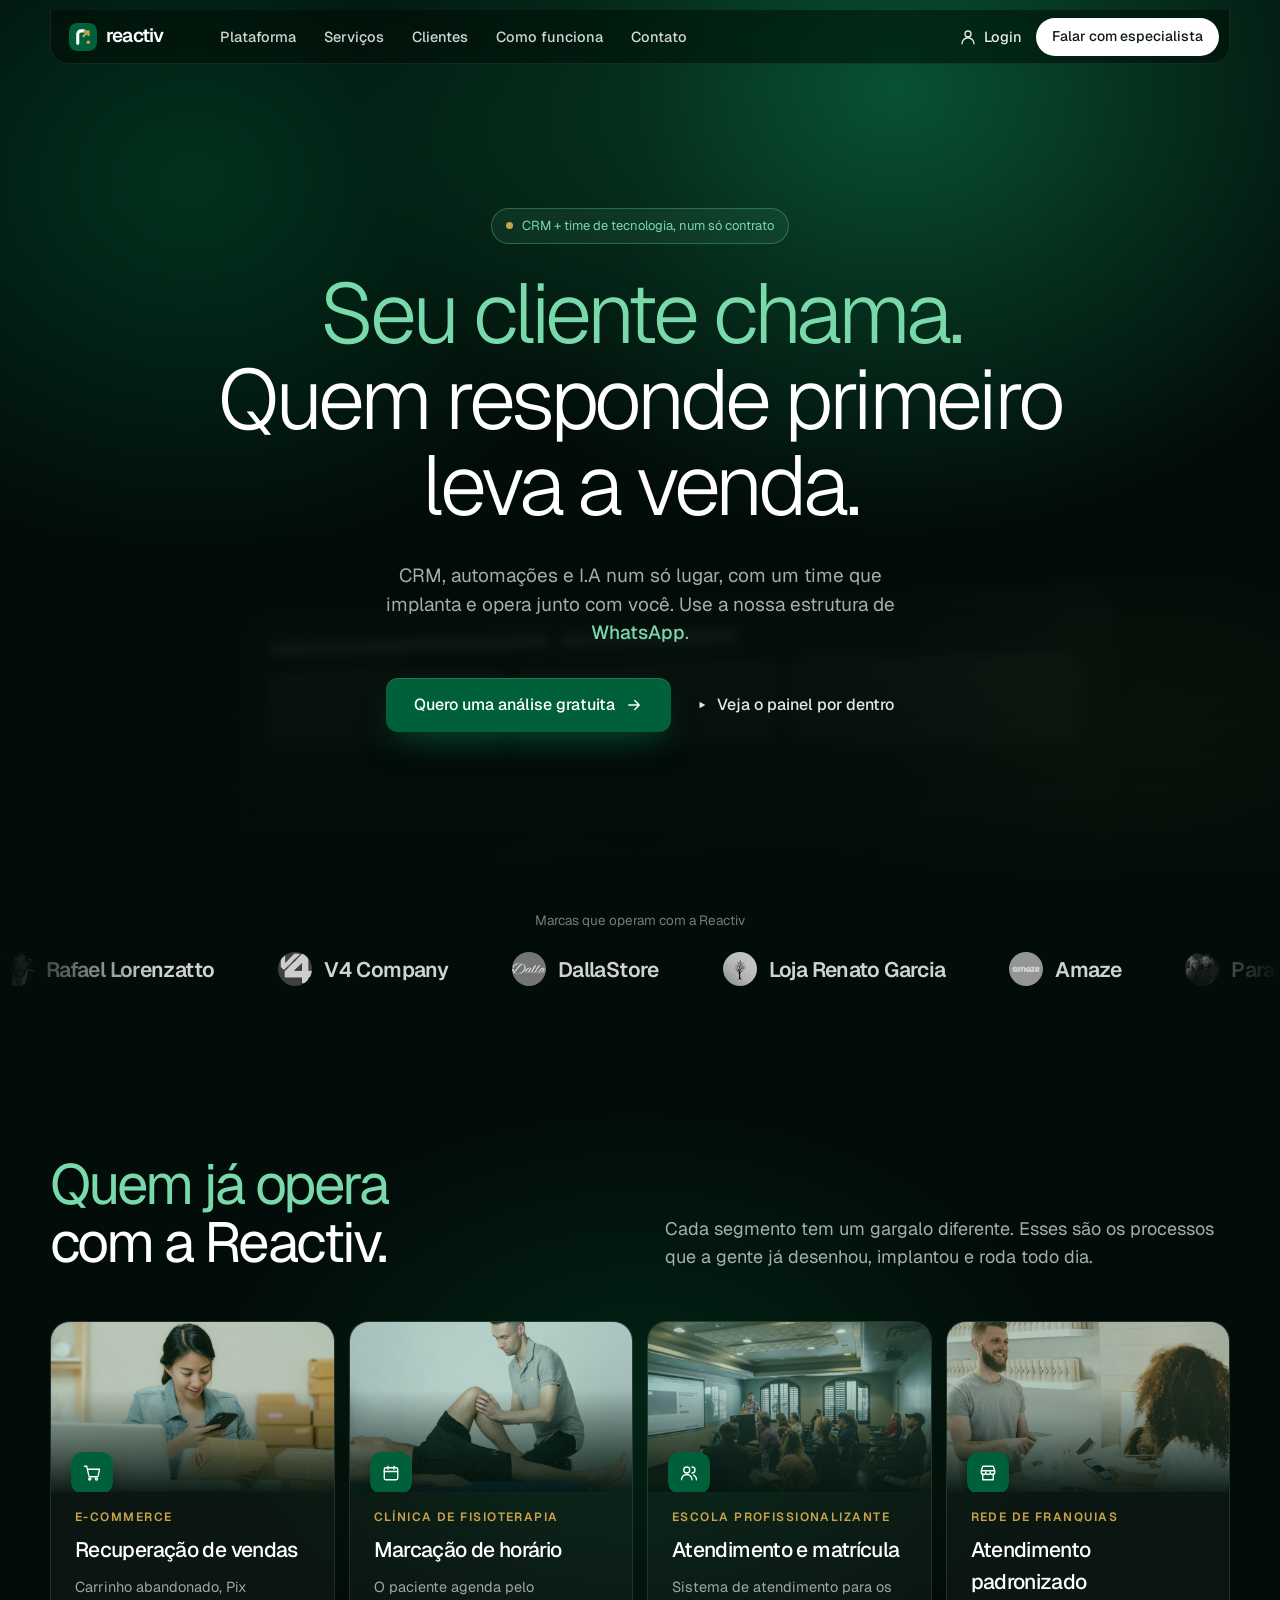
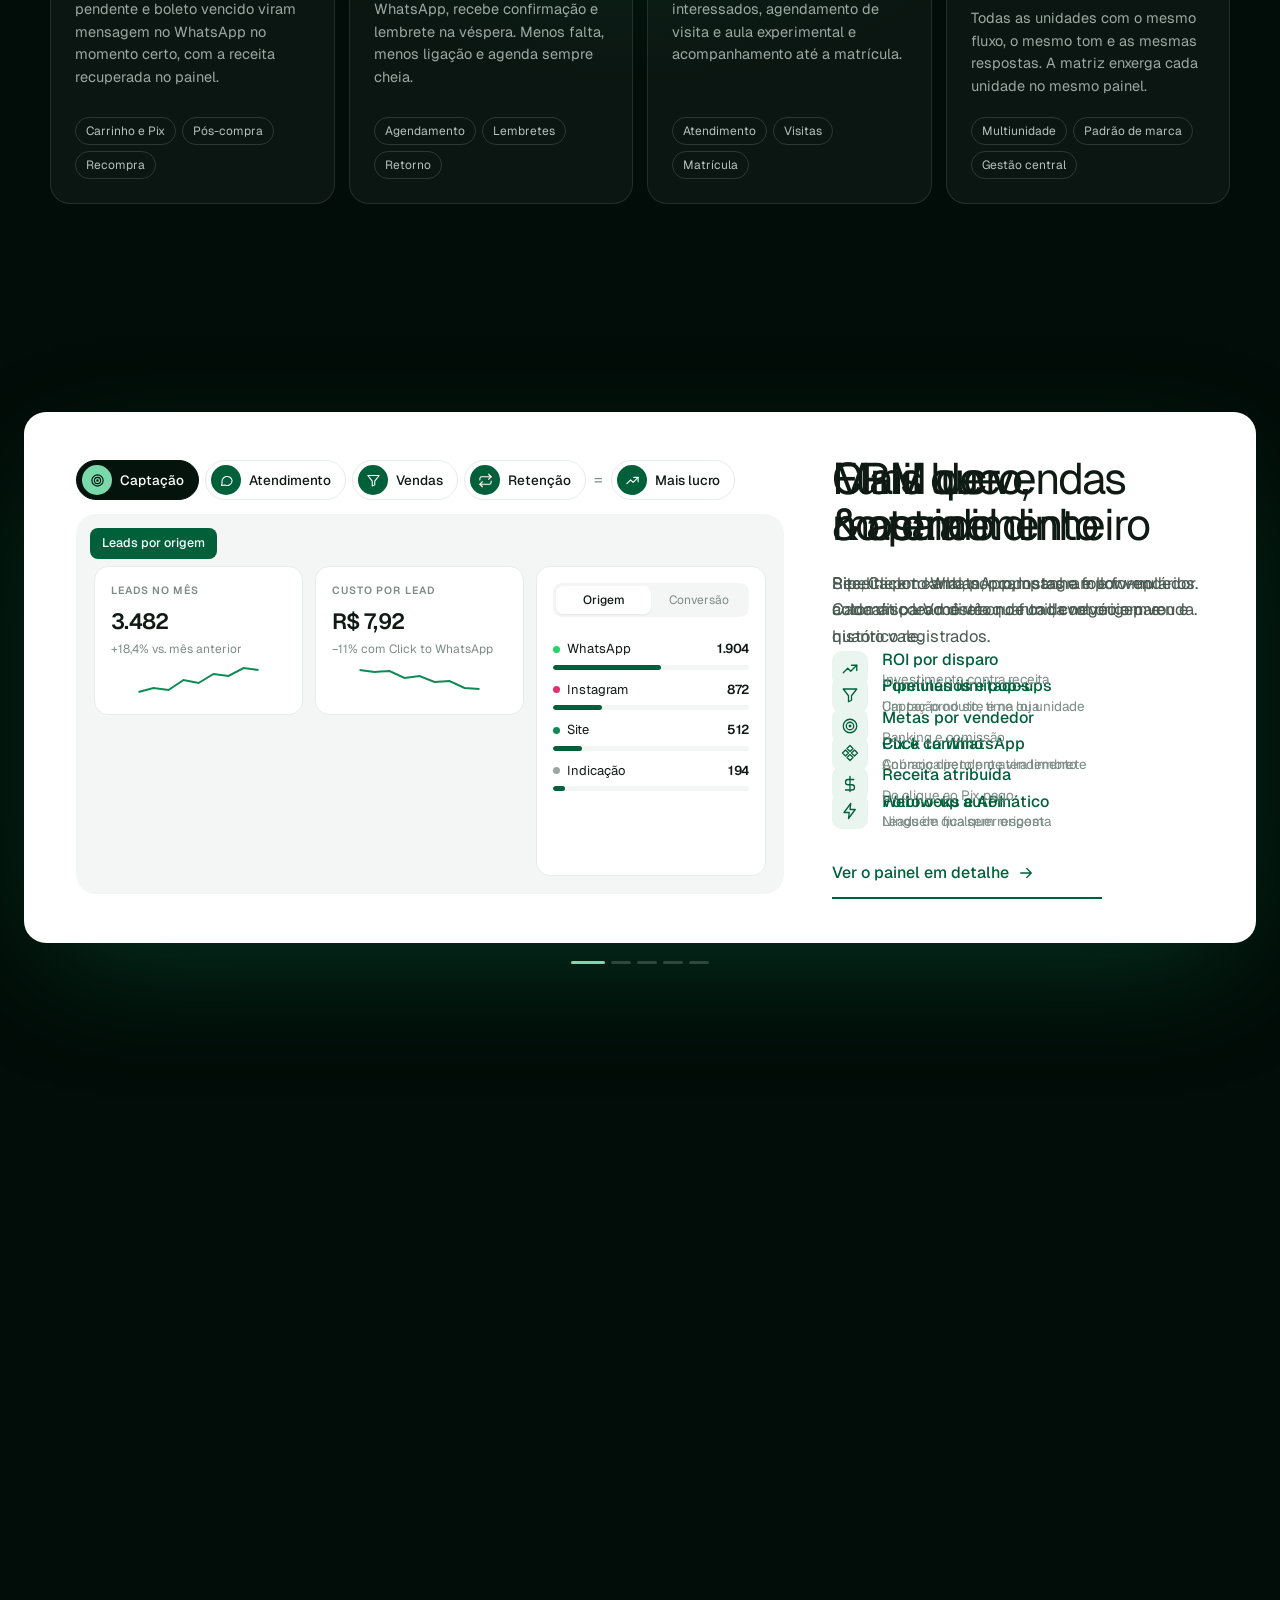
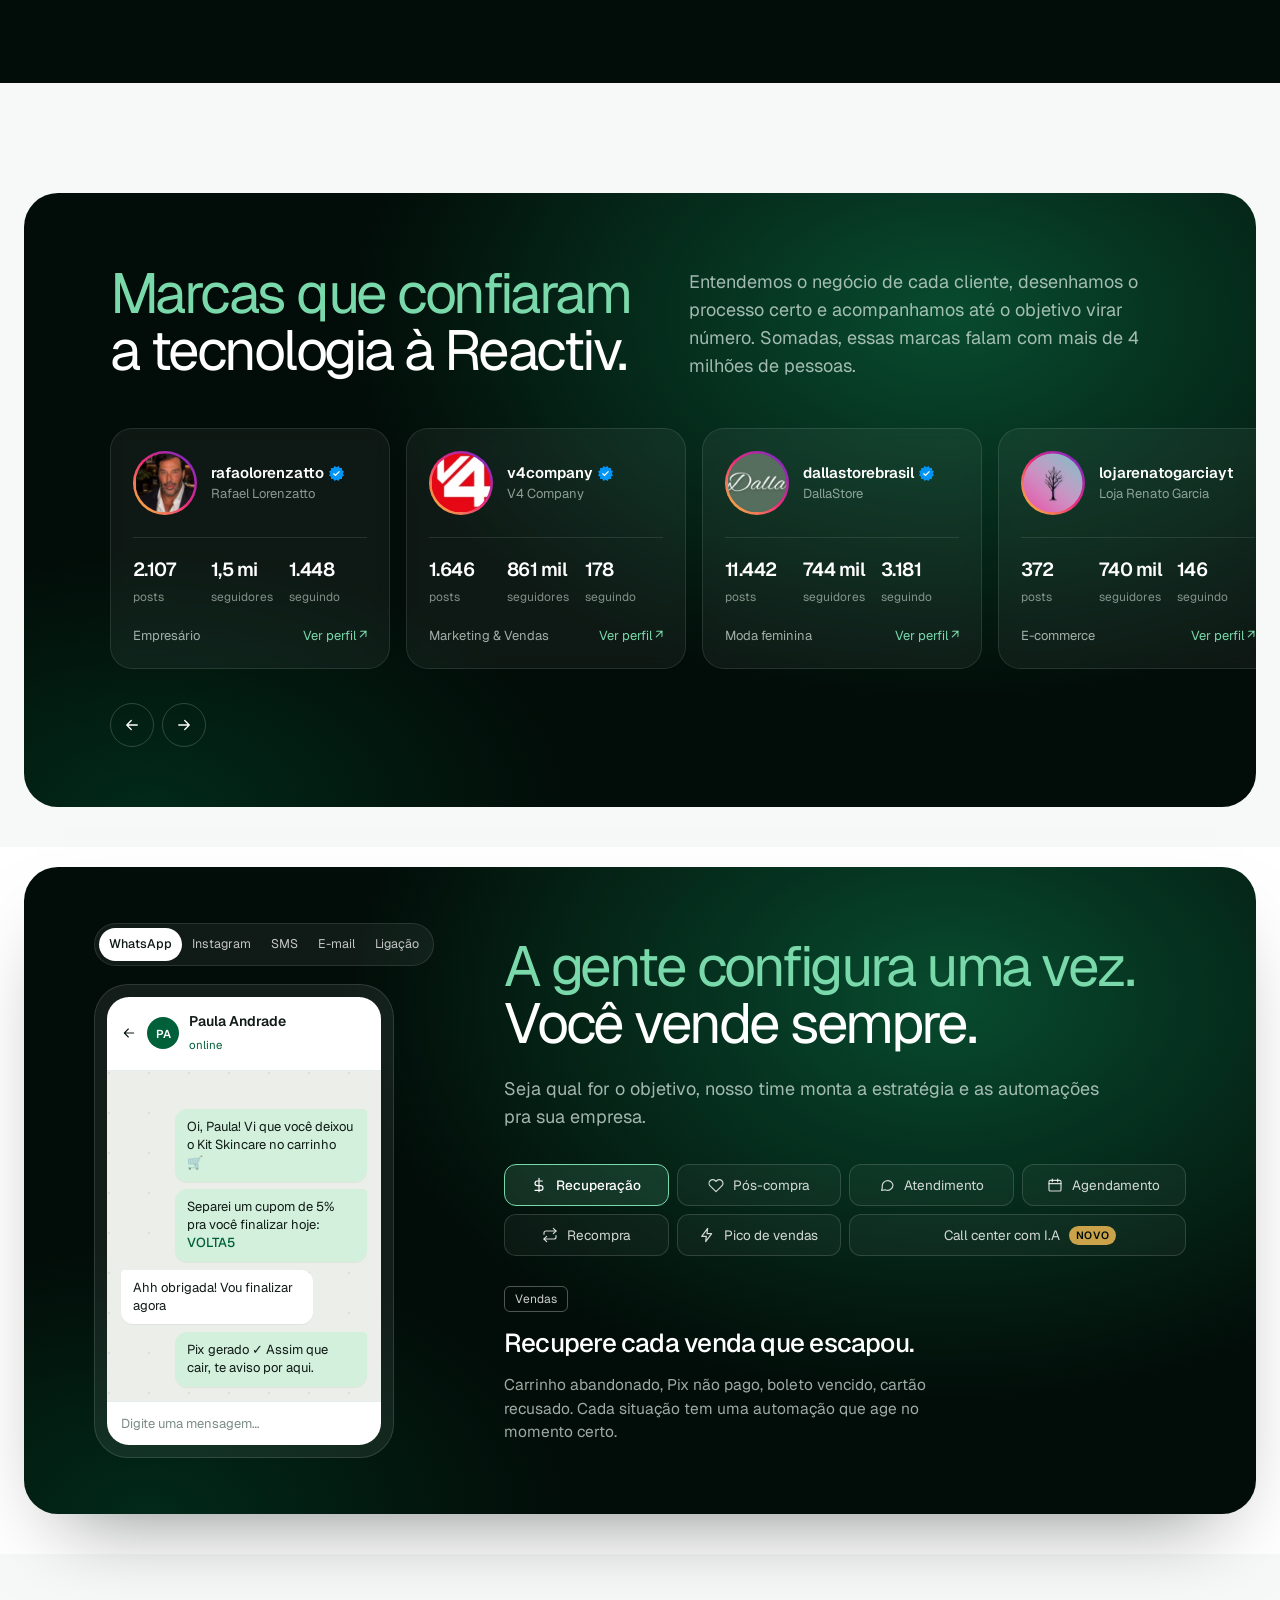
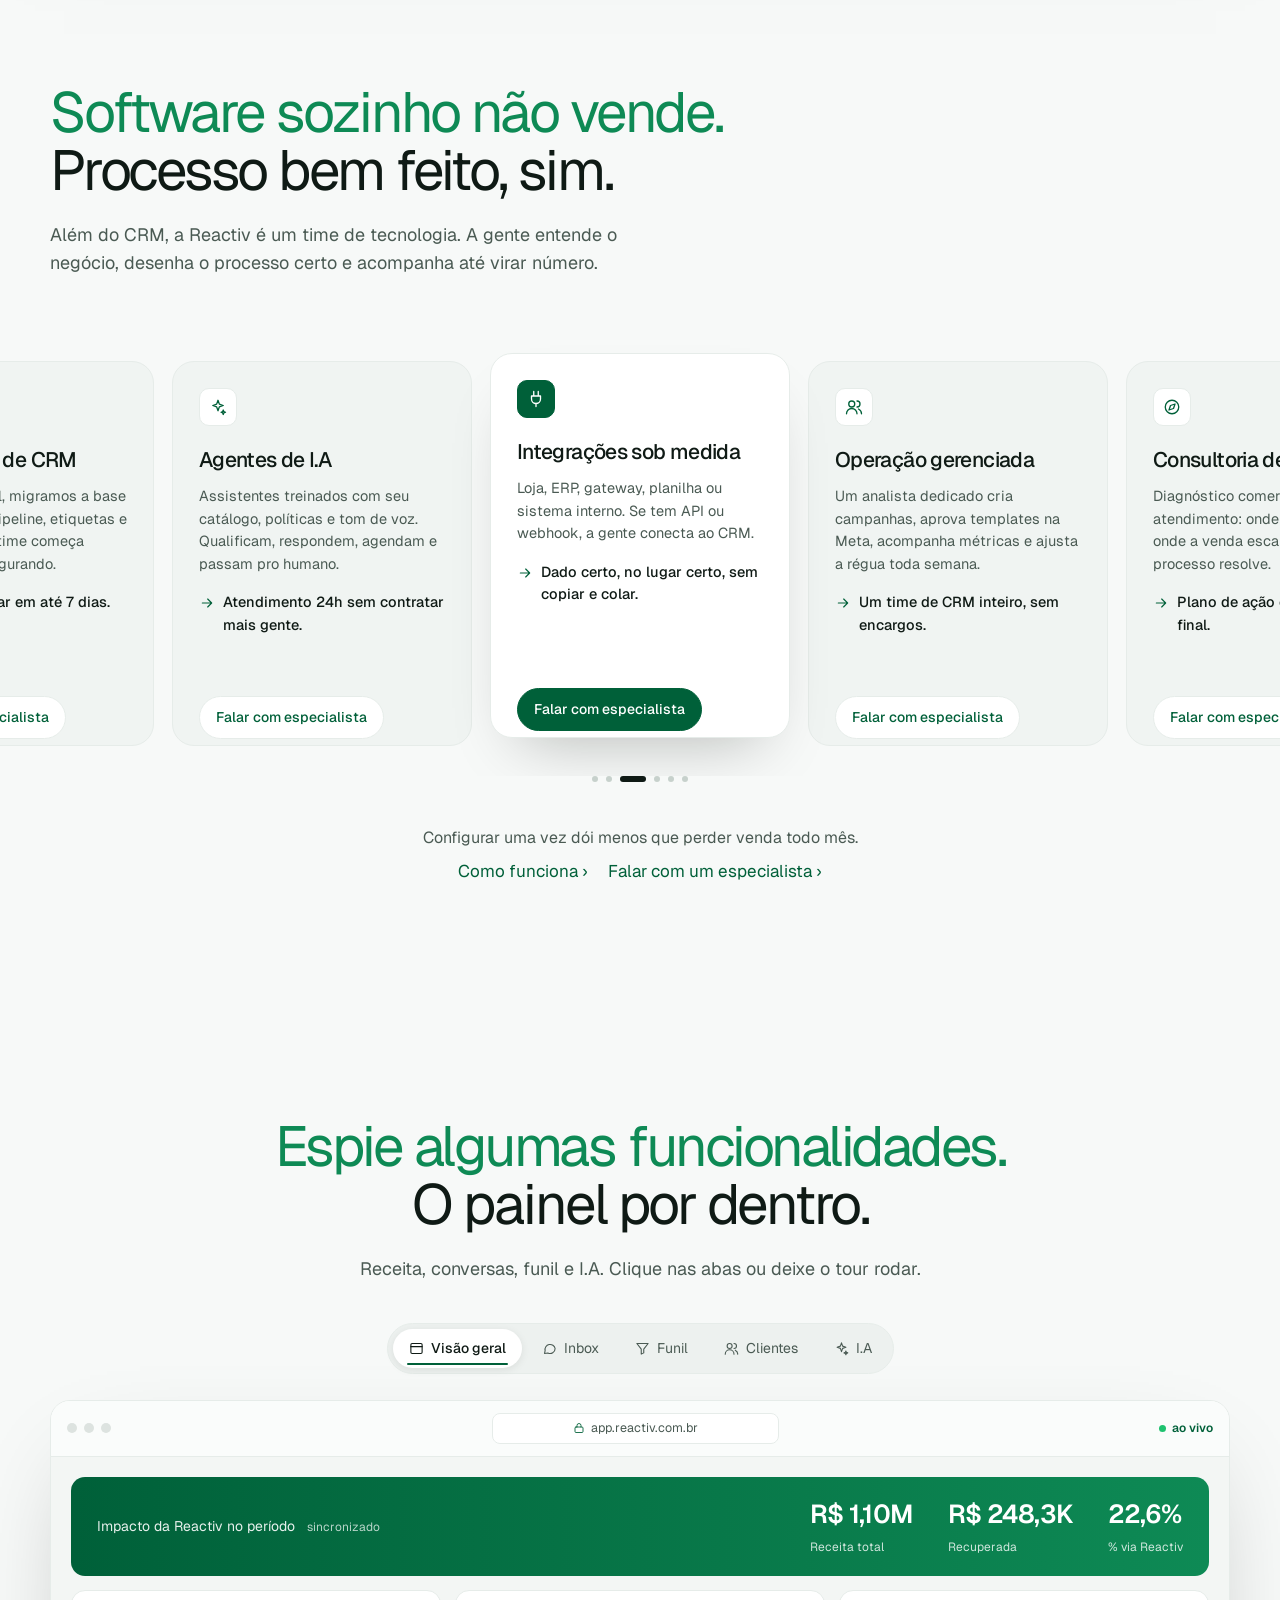
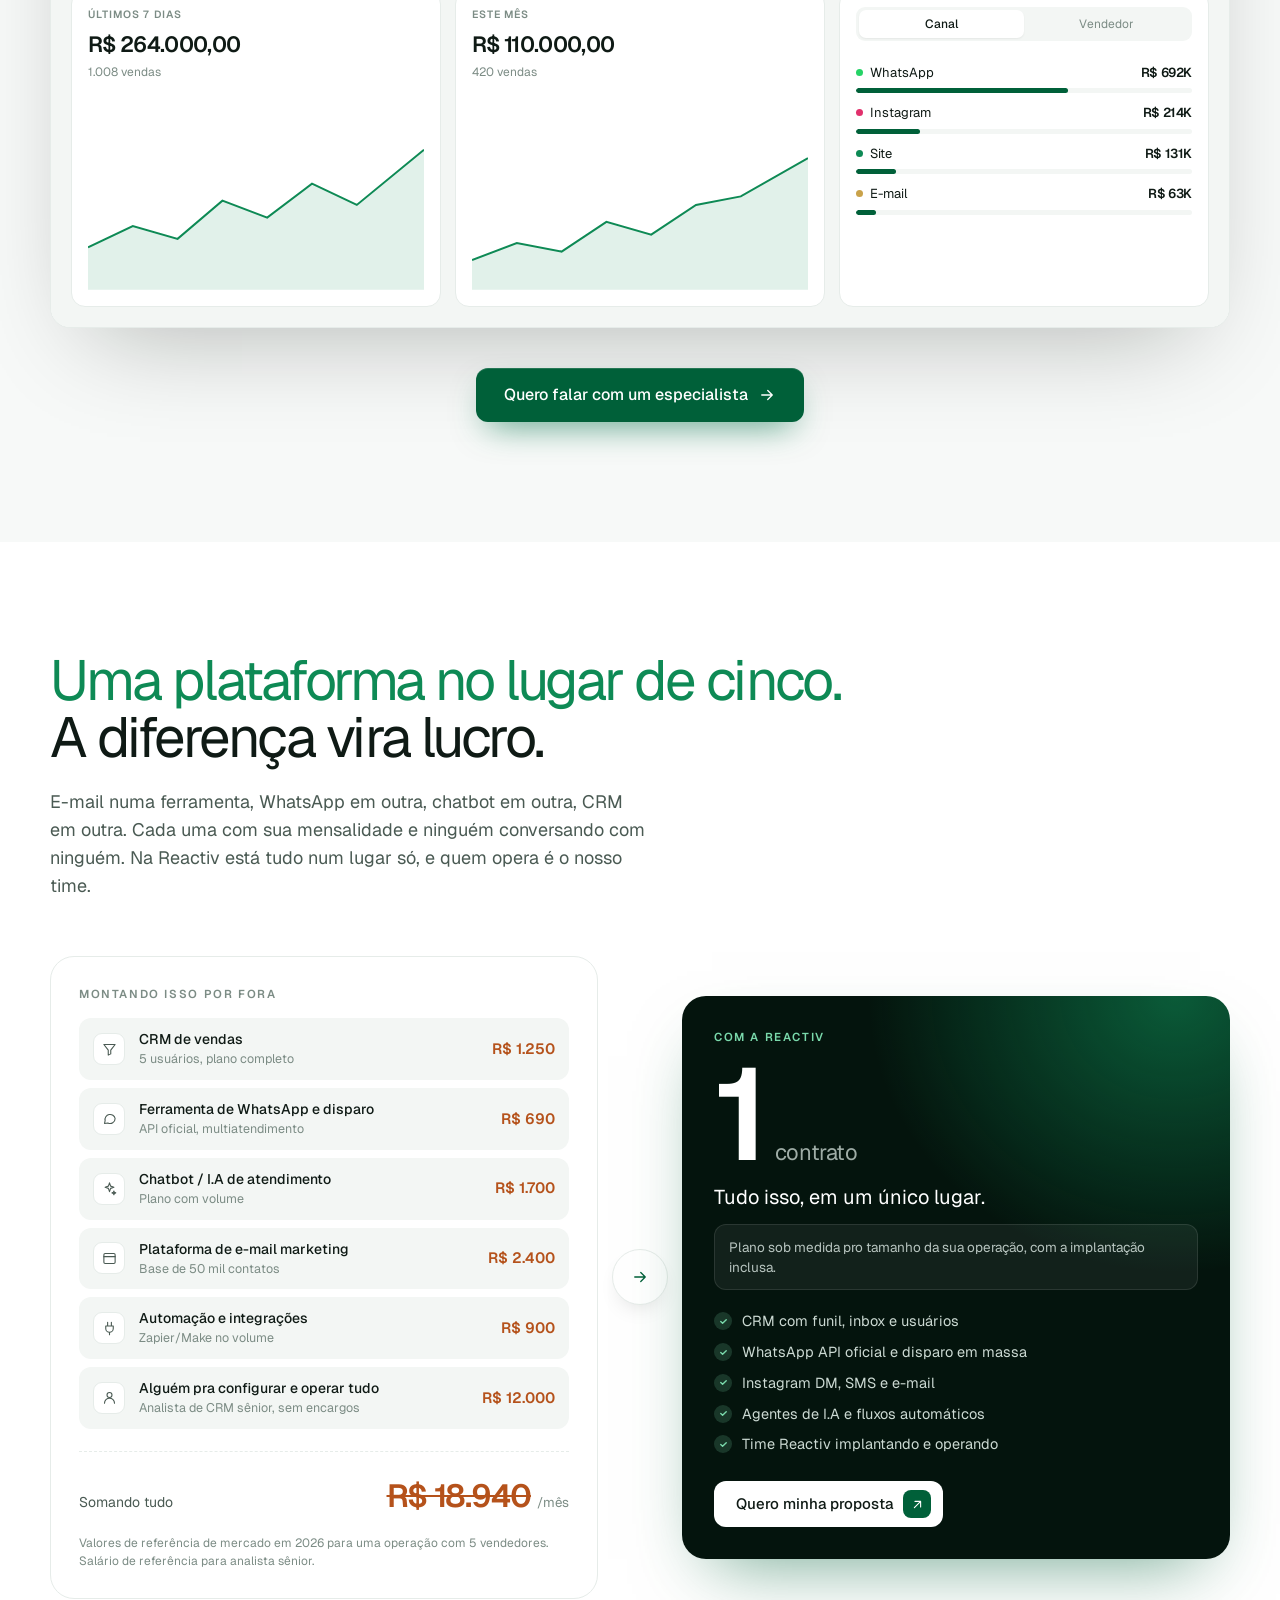
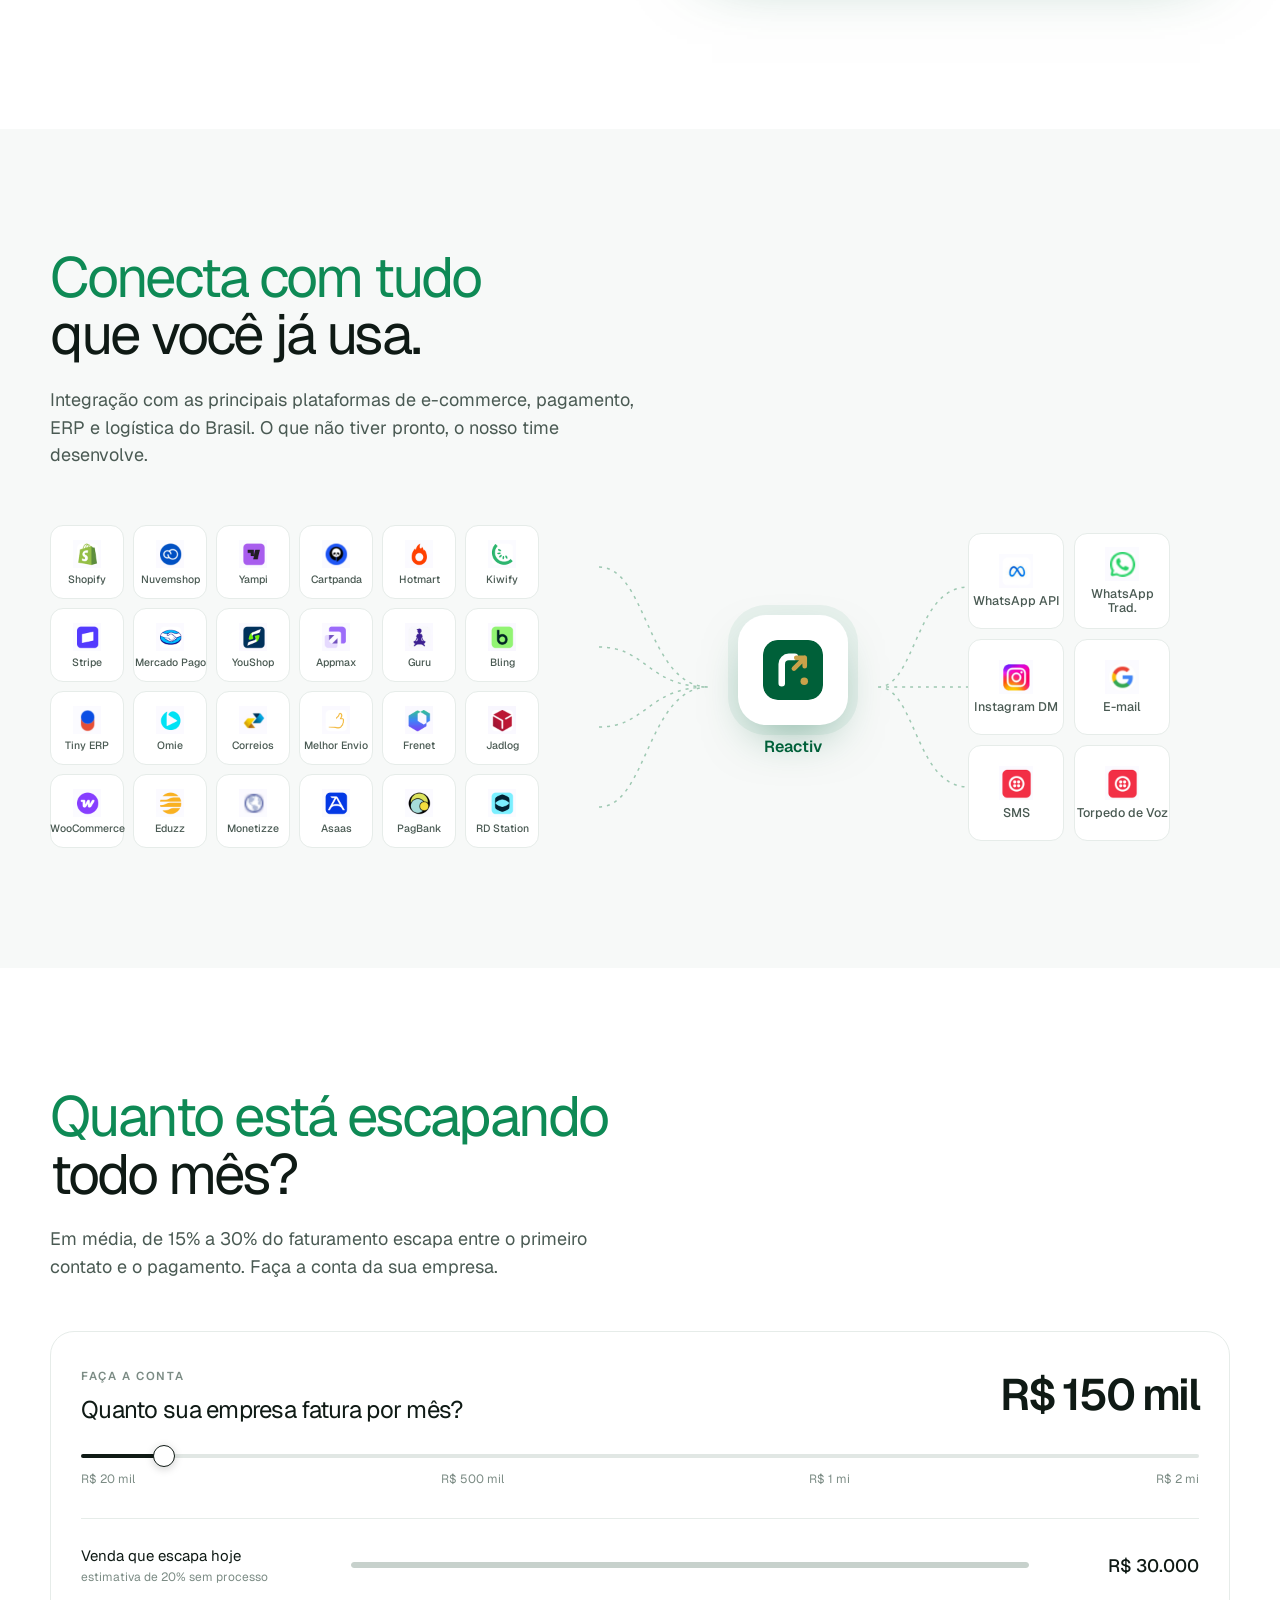
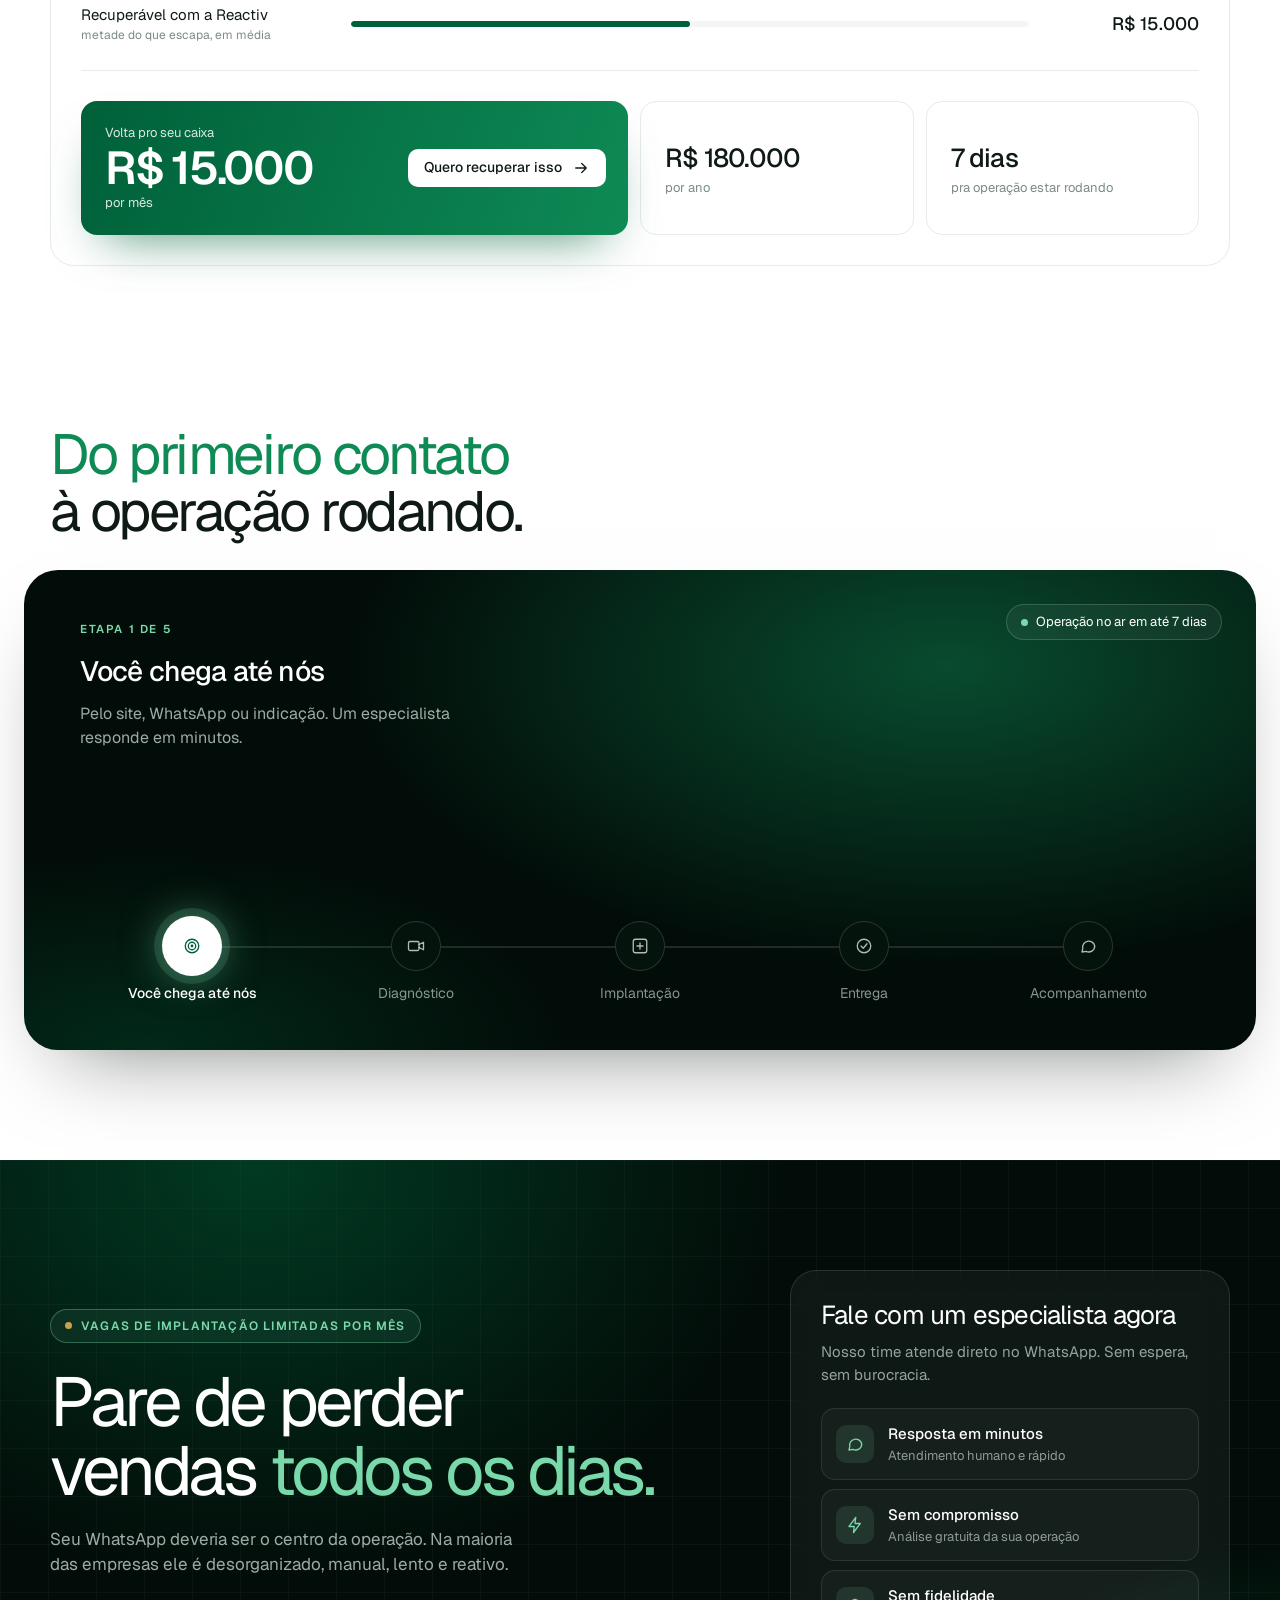
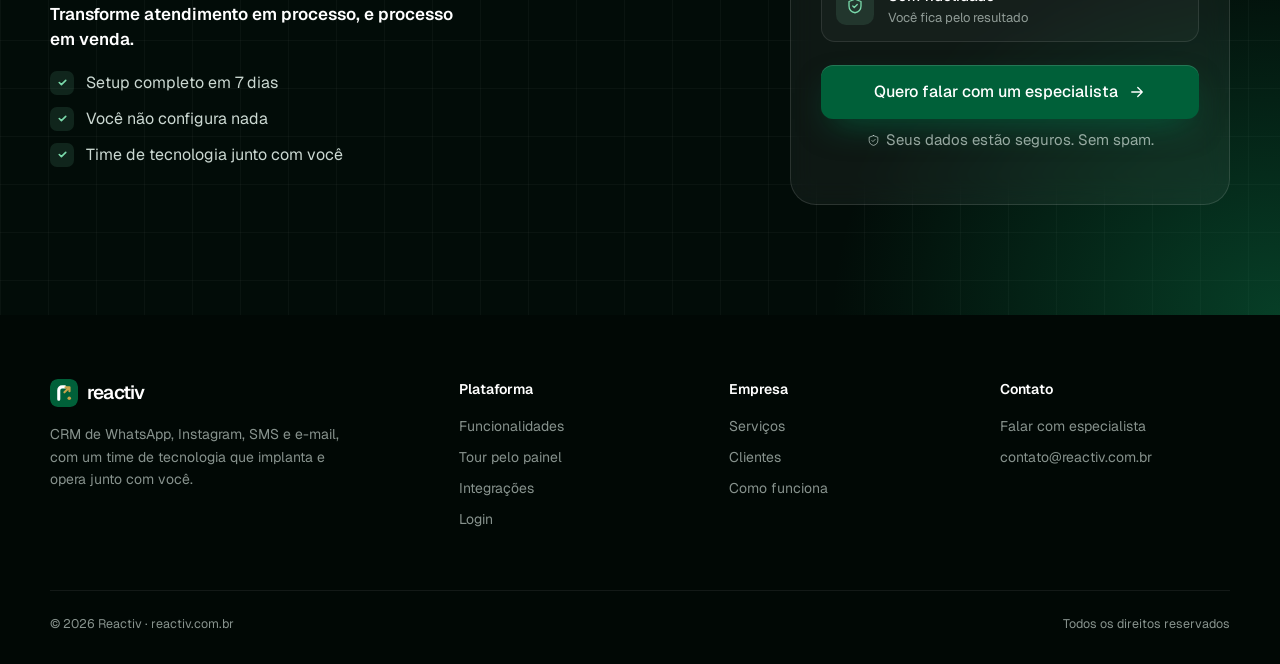
==== commit 52750fa5: "Fotos nos cards de cases Imagens do Unsplash (licença Unsplash, uso comercial livre).  Co-Authored-B" ====
--- a/index.html
+++ b/index.html
@@ -10,7 +10,7 @@
   <link rel="preconnect" href="https://fonts.googleapis.com">
   <link rel="preconnect" href="https://fonts.gstatic.com" crossorigin>
   <link href="https://fonts.googleapis.com/css2?family=Geist:wght@300;400;500;600;700&display=swap" rel="stylesheet">
-  <link rel="stylesheet" href="styles.css?v=5">
+  <link rel="stylesheet" href="styles.css?v=6">
 </head>
 <body>
 
@@ -117,28 +117,28 @@
       </div>
       <div class="cases__grid">
         <article class="case">
-          <span class="case__ic"><svg class="ic"><use href="#i-cart"/></svg></span>
+          <div class="case__img"><img src="img/cases/ecommerce.jpg" alt="Pessoa conferindo pedido no celular ao lado de caixas" width="800" height="500" loading="lazy"><span class="case__ic"><svg class="ic"><use href="#i-cart"/></svg></span></div>
           <p class="case__seg">E-commerce</p>
           <h3>Recuperação de vendas</h3>
           <p>Carrinho abandonado, Pix pendente e boleto vencido viram mensagem no WhatsApp no momento certo, com a receita recuperada no painel.</p>
           <ul><li>Carrinho e Pix</li><li>Pós-compra</li><li>Recompra</li></ul>
         </article>
         <article class="case">
-          <span class="case__ic"><svg class="ic"><use href="#i-calendar"/></svg></span>
+          <div class="case__img"><img src="img/cases/fisioterapia.jpg" alt="Fisioterapeuta atendendo paciente" width="800" height="500" loading="lazy"><span class="case__ic"><svg class="ic"><use href="#i-calendar"/></svg></span></div>
           <p class="case__seg">Clínica de fisioterapia</p>
           <h3>Marcação de horário</h3>
           <p>O paciente agenda pelo WhatsApp, recebe confirmação e lembrete na véspera. Menos falta, menos ligação e agenda sempre cheia.</p>
           <ul><li>Agendamento</li><li>Lembretes</li><li>Retorno</li></ul>
         </article>
         <article class="case">
-          <span class="case__ic"><svg class="ic"><use href="#i-users"/></svg></span>
+          <div class="case__img"><img src="img/cases/escola.jpg" alt="Turma em sala de aula" width="800" height="500" loading="lazy"><span class="case__ic"><svg class="ic"><use href="#i-users"/></svg></span></div>
           <p class="case__seg">Escola profissionalizante</p>
           <h3>Atendimento e matrícula</h3>
           <p>Sistema de atendimento para os interessados, agendamento de visita e aula experimental e acompanhamento até a matrícula.</p>
           <ul><li>Atendimento</li><li>Visitas</li><li>Matrícula</li></ul>
         </article>
         <article class="case">
-          <span class="case__ic"><svg class="ic"><use href="#i-store"/></svg></span>
+          <div class="case__img"><img src="img/cases/franquias.jpg" alt="Atendimento no balcão de uma loja" width="800" height="500" loading="lazy"><span class="case__ic"><svg class="ic"><use href="#i-store"/></svg></span></div>
           <p class="case__seg">Rede de franquias</p>
           <h3>Atendimento padronizado</h3>
           <p>Todas as unidades com o mesmo fluxo, o mesmo tom e as mesmas respostas. A matriz enxerga cada unidade no mesmo painel.</p>
--- a/styles.css
+++ b/styles.css
@@ -597,3 +597,13 @@
 @keyframes ring { 50% { box-shadow: 0 0 0 7px rgba(184, 145, 58, .25); } }
 @media (max-width: 860px) { .goals { grid-template-columns: 1fr 1fr; } .ch-tabs { flex-wrap: wrap; justify-content: center; } }
 .ch-tabs button { padding: 7px 10px; font-size: 12.5px; white-space: nowrap; }
+
+/* imagem dos cases */
+.case { padding: 0 0 24px; overflow: hidden; }
+.case > *:not(.case__img) { margin-inline: 24px; }
+.case__img { position: relative; height: 170px; overflow: hidden; }
+.case__img img { width: 100%; height: 100%; object-fit: cover; filter: saturate(.85) contrast(1.05); transition: transform .8s var(--ease); }
+.case:hover .case__img img { transform: scale(1.06); }
+.case__img::after { content: ""; position: absolute; inset: 0; background: linear-gradient(180deg, rgba(2, 12, 8, 0) 40%, rgba(5, 22, 15, .95)), linear-gradient(0deg, rgba(0, 96, 57, .18), rgba(0, 96, 57, .18)); }
+.case__img .case__ic { position: absolute; left: 20px; bottom: -2px; z-index: 1; background: var(--brand); color: #fff; box-shadow: 0 8px 20px -6px rgba(0, 0, 0, .6); }
+.case__seg { margin-top: 16px; }
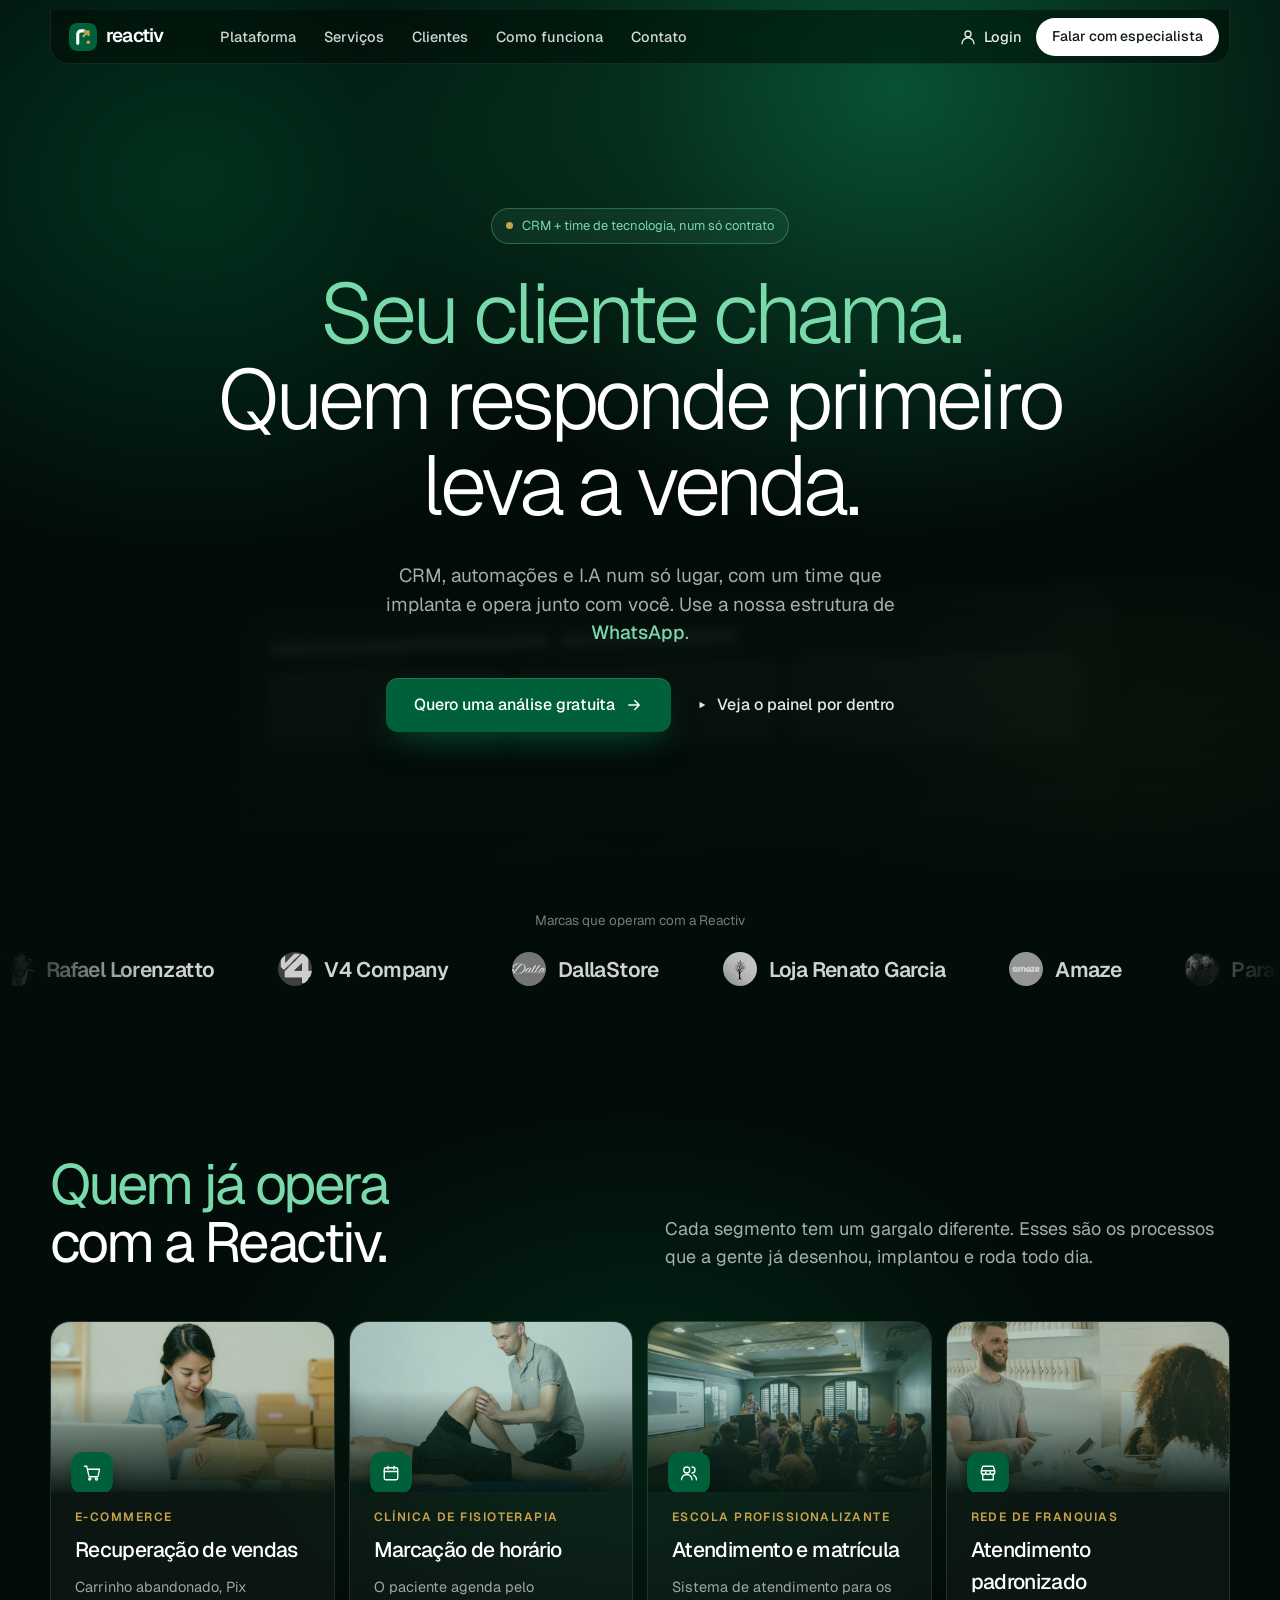
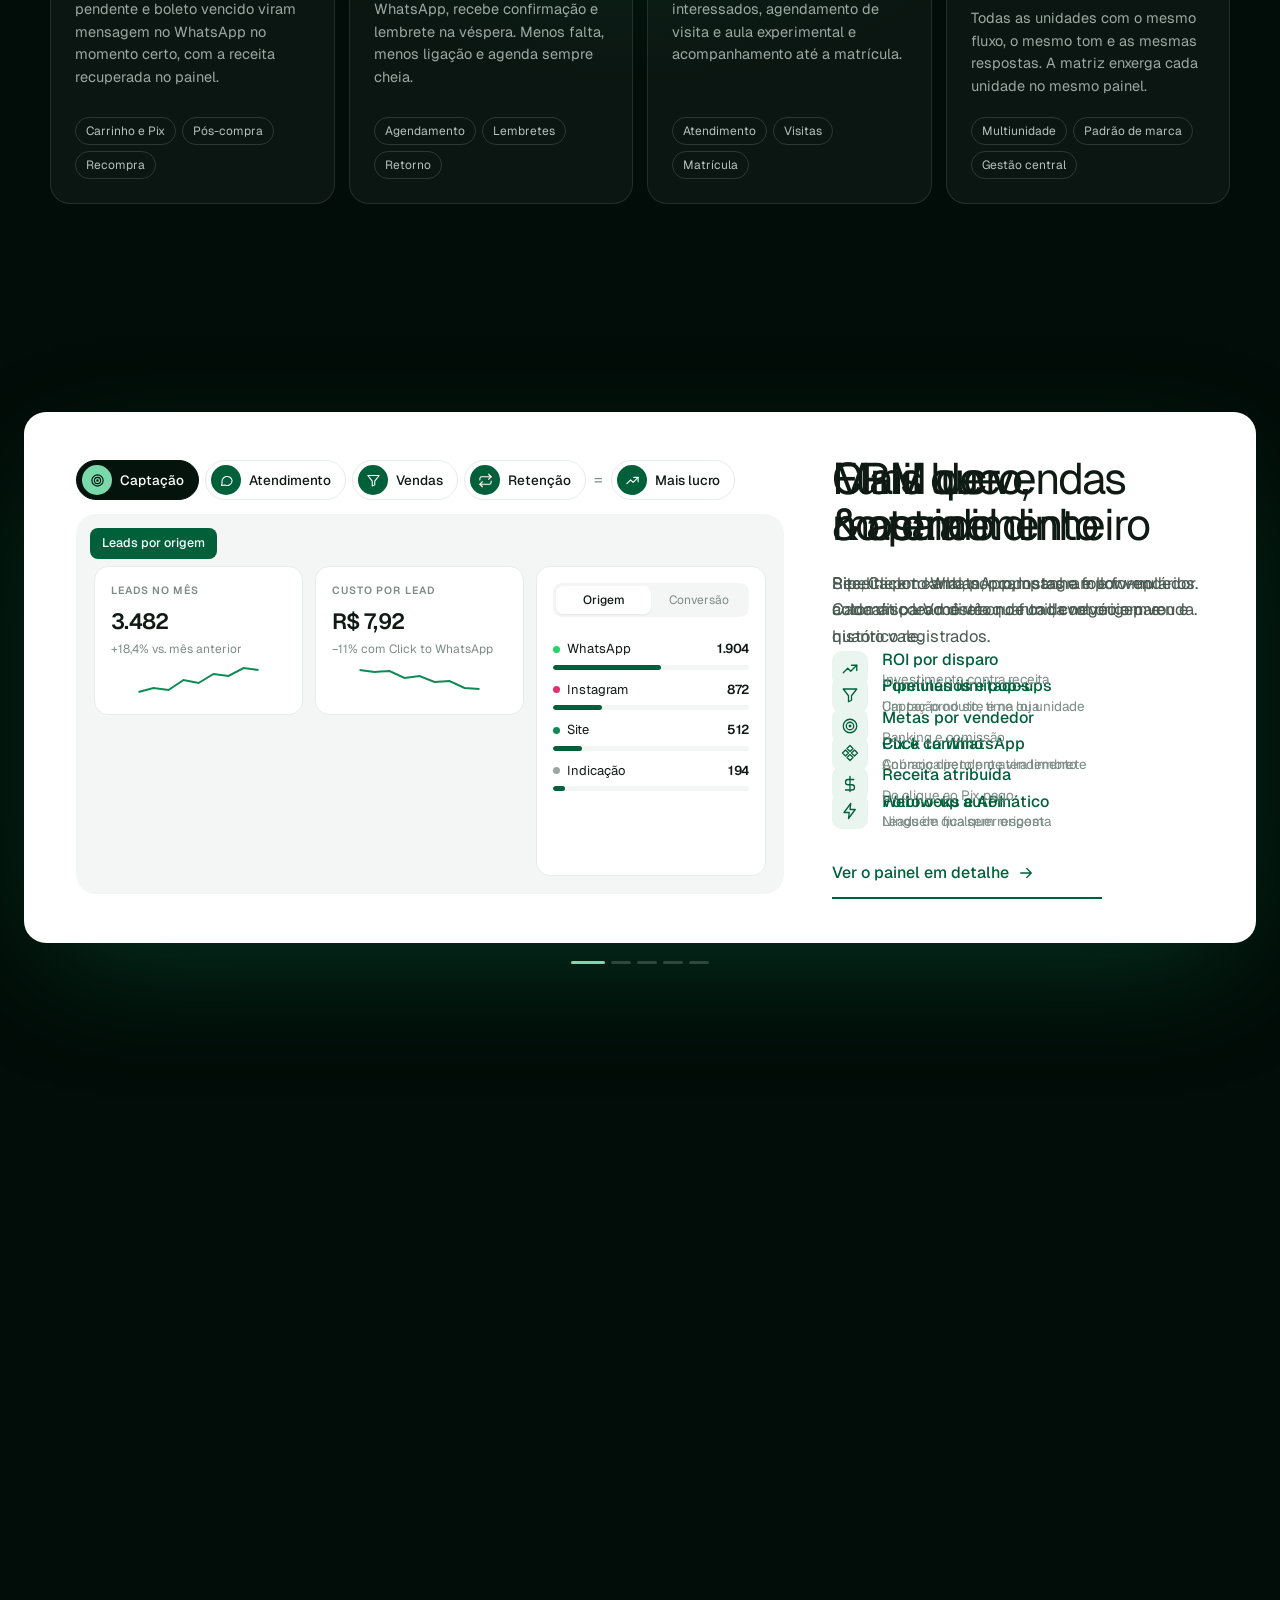
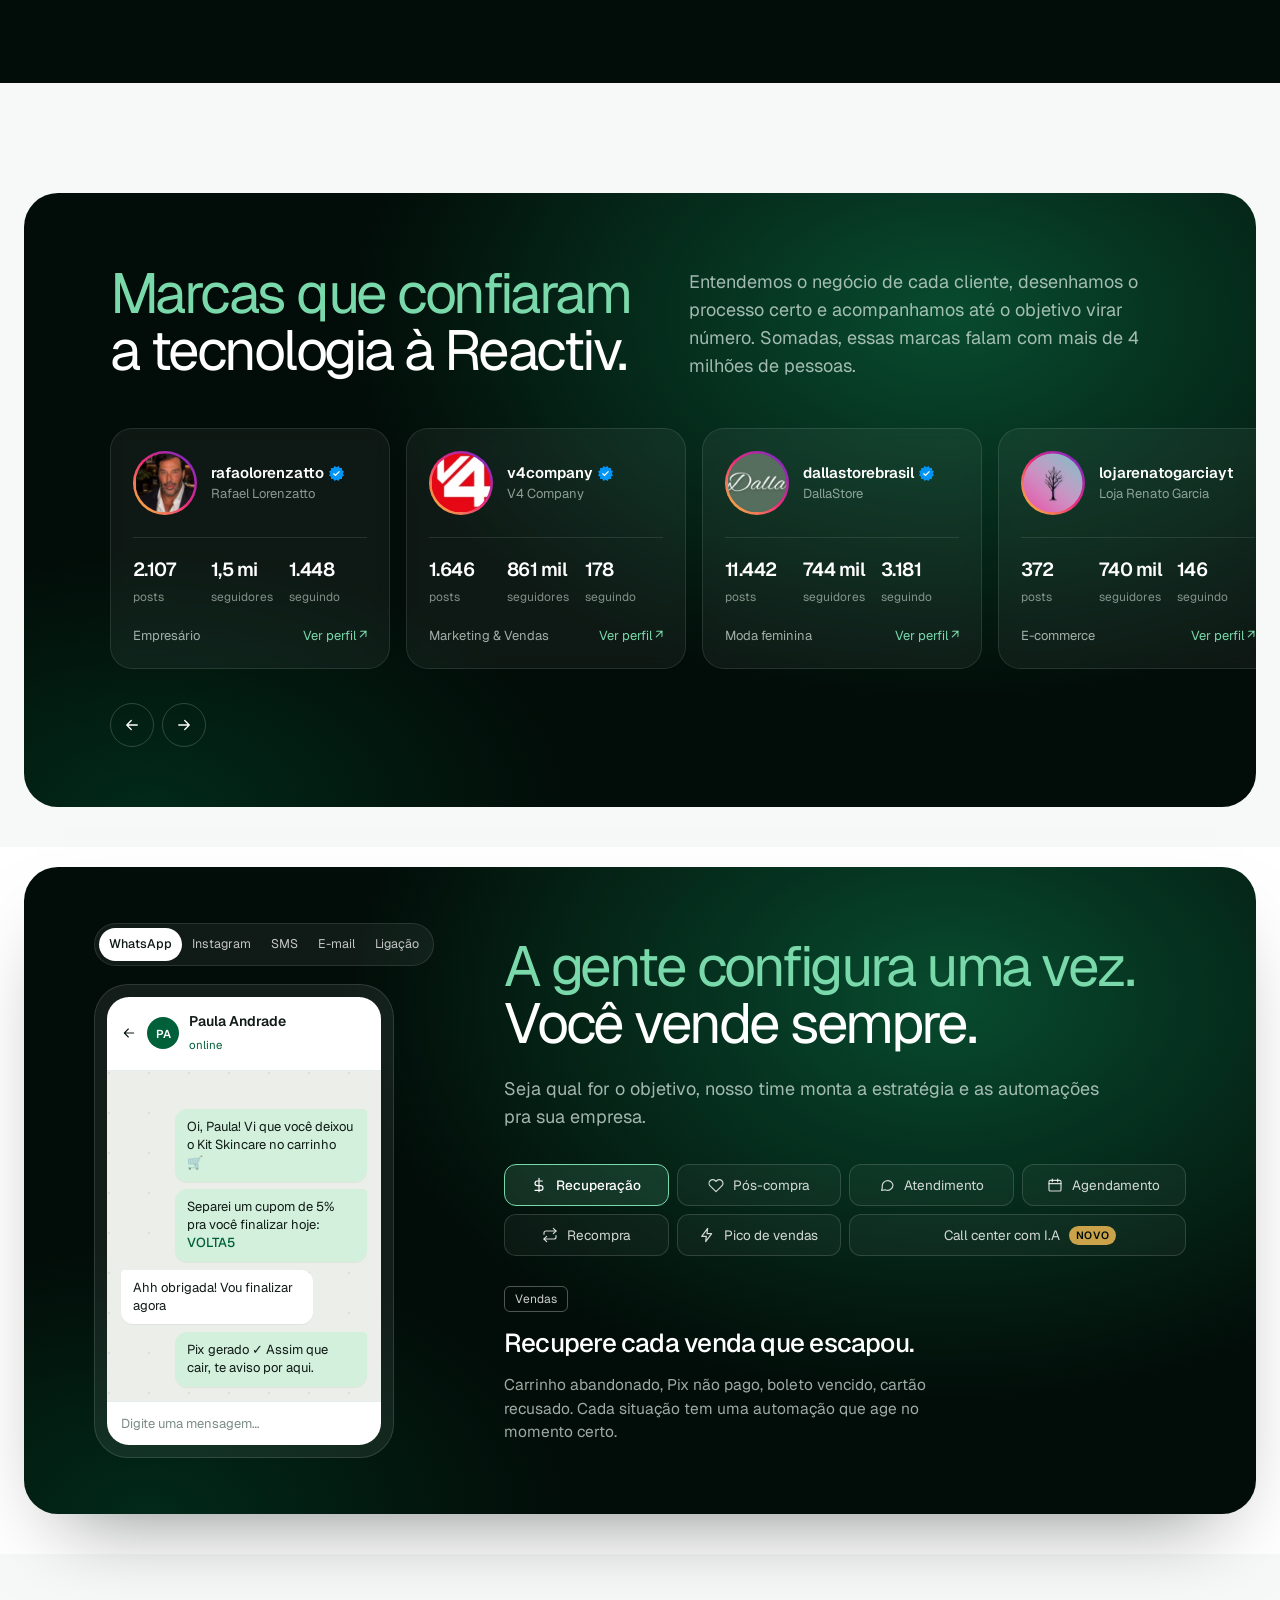
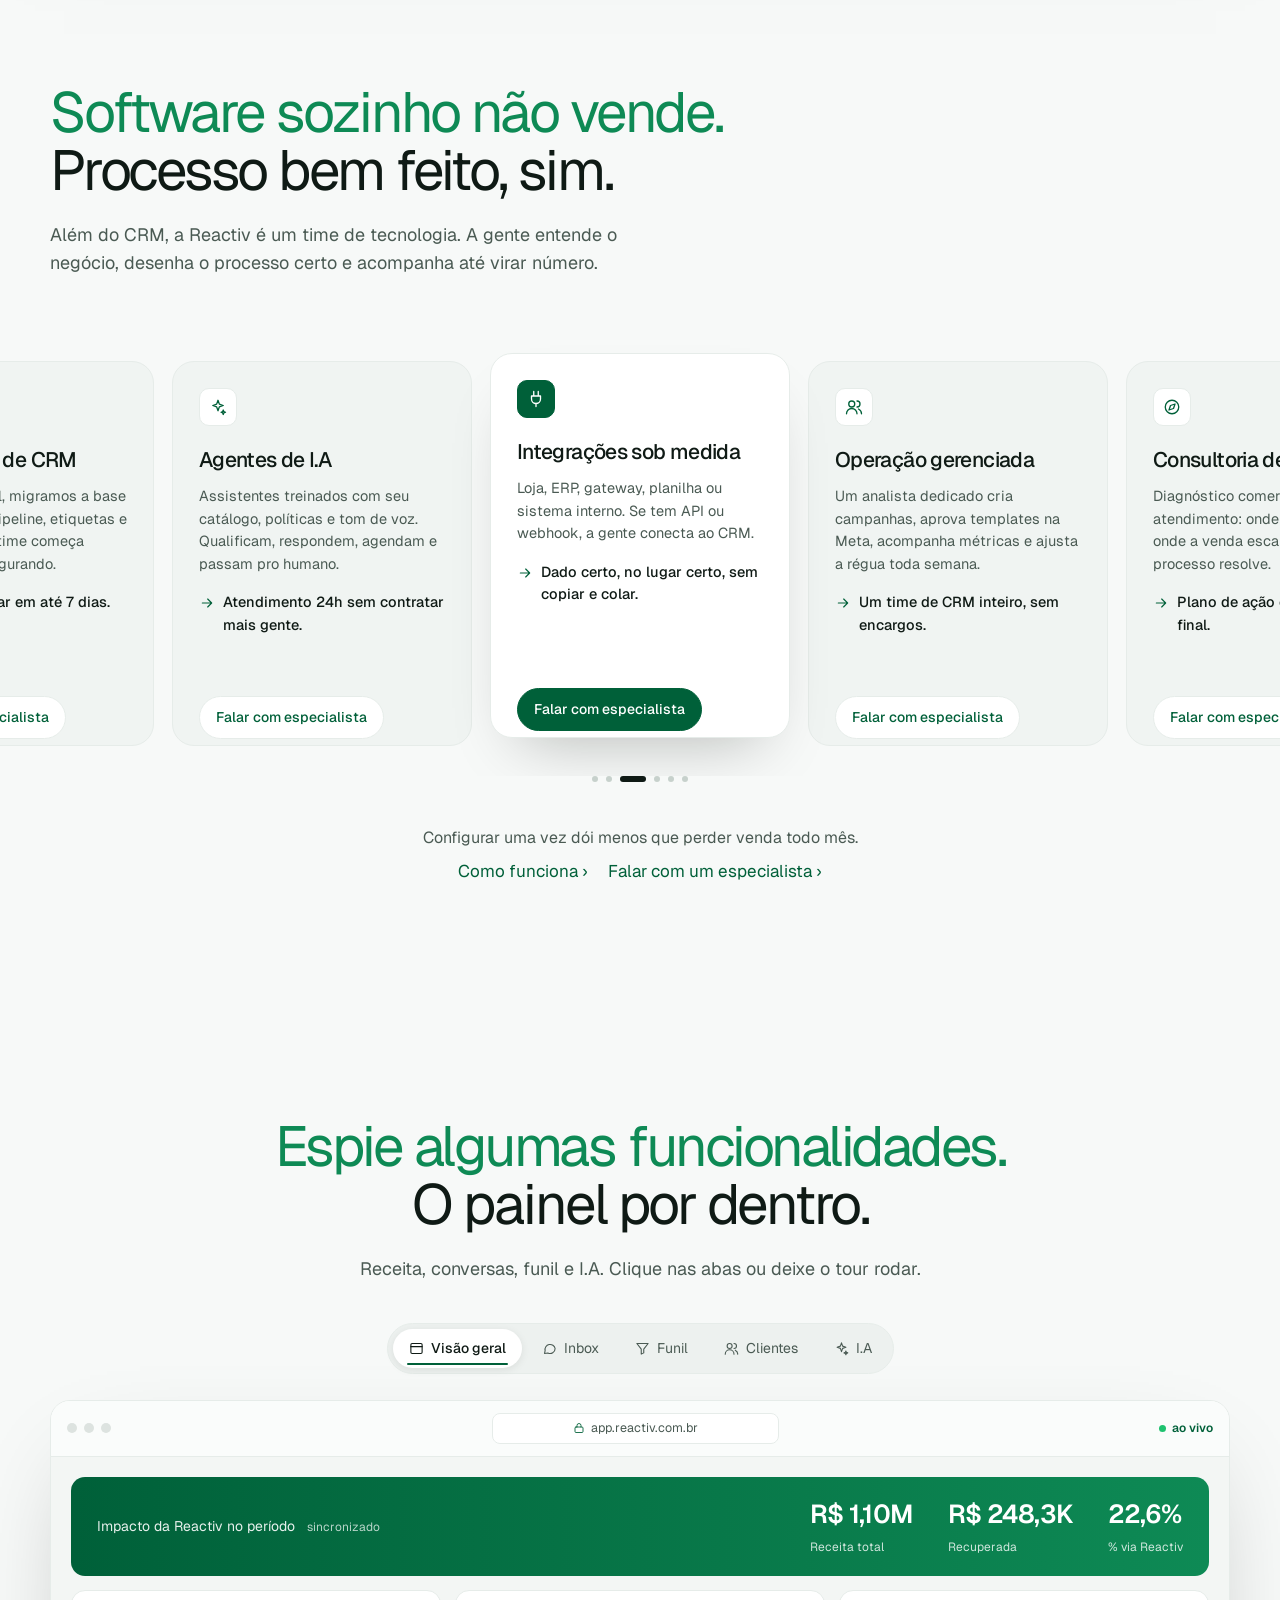
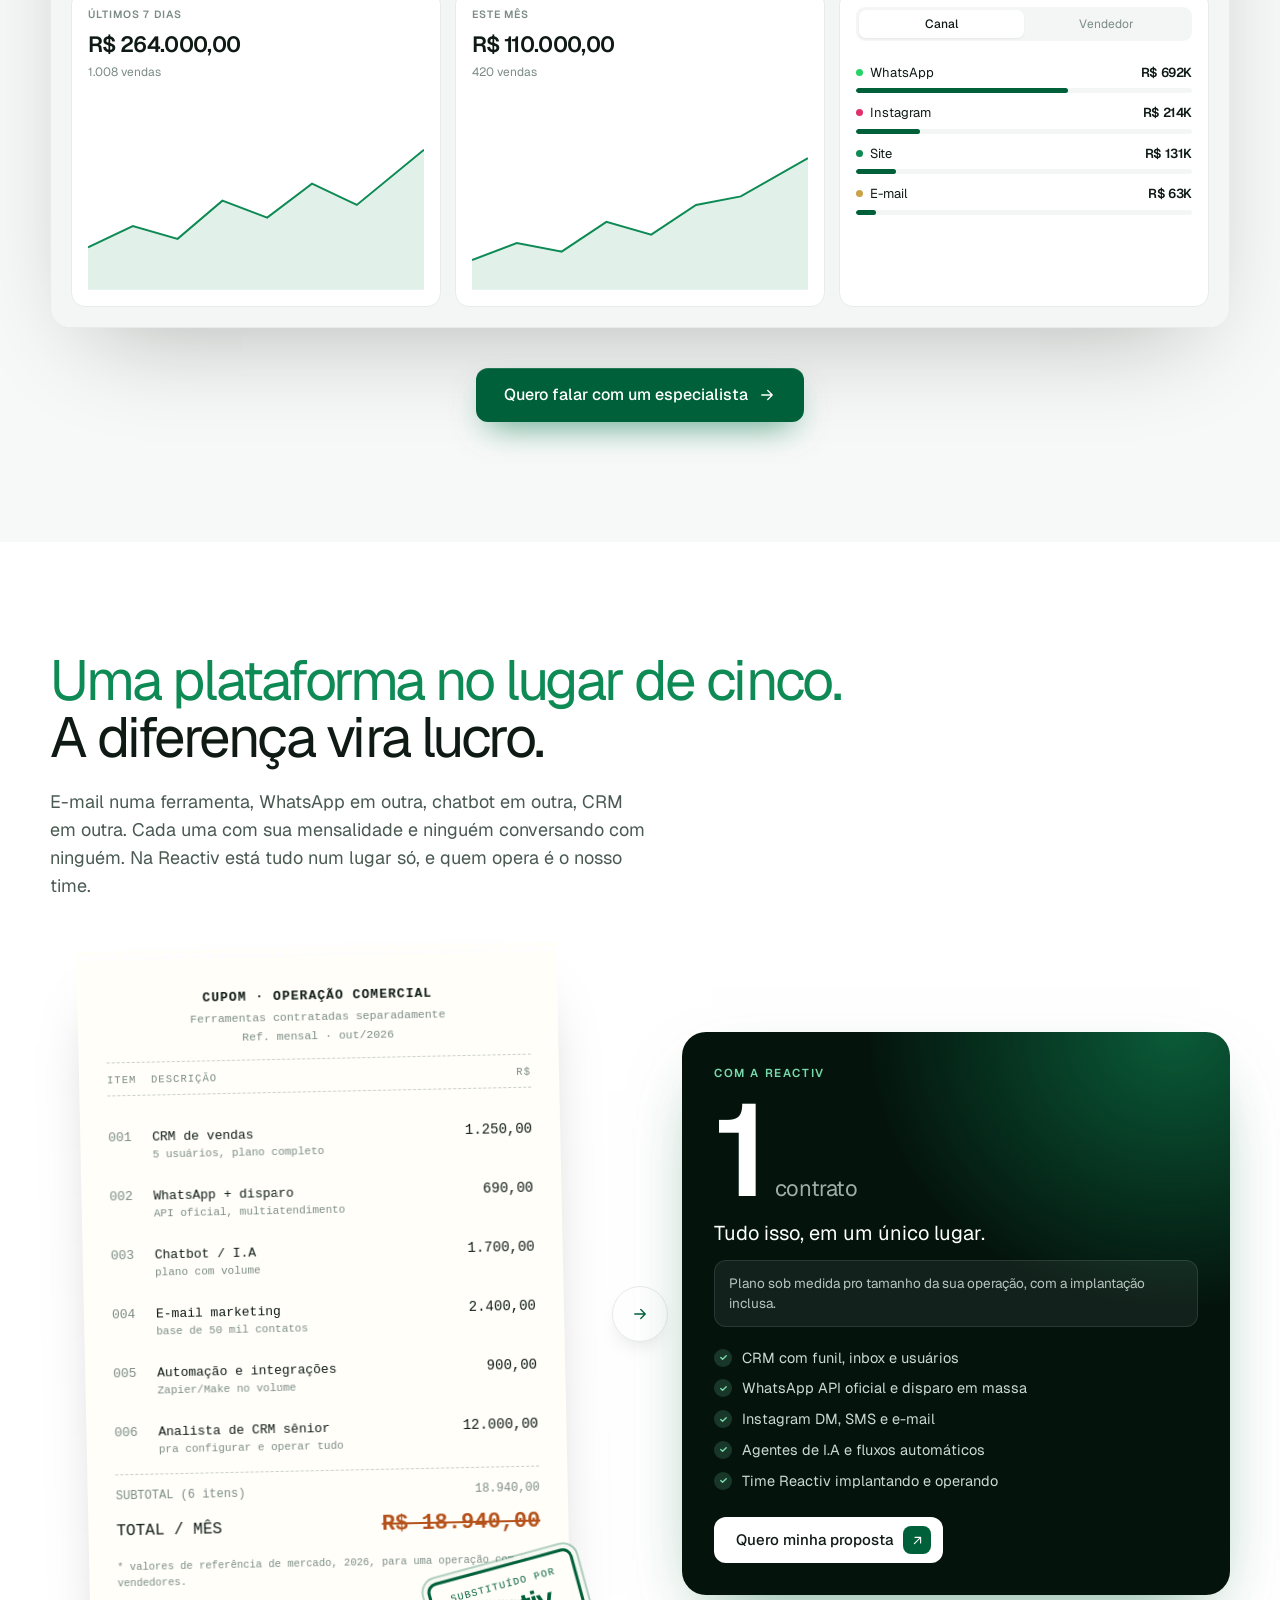
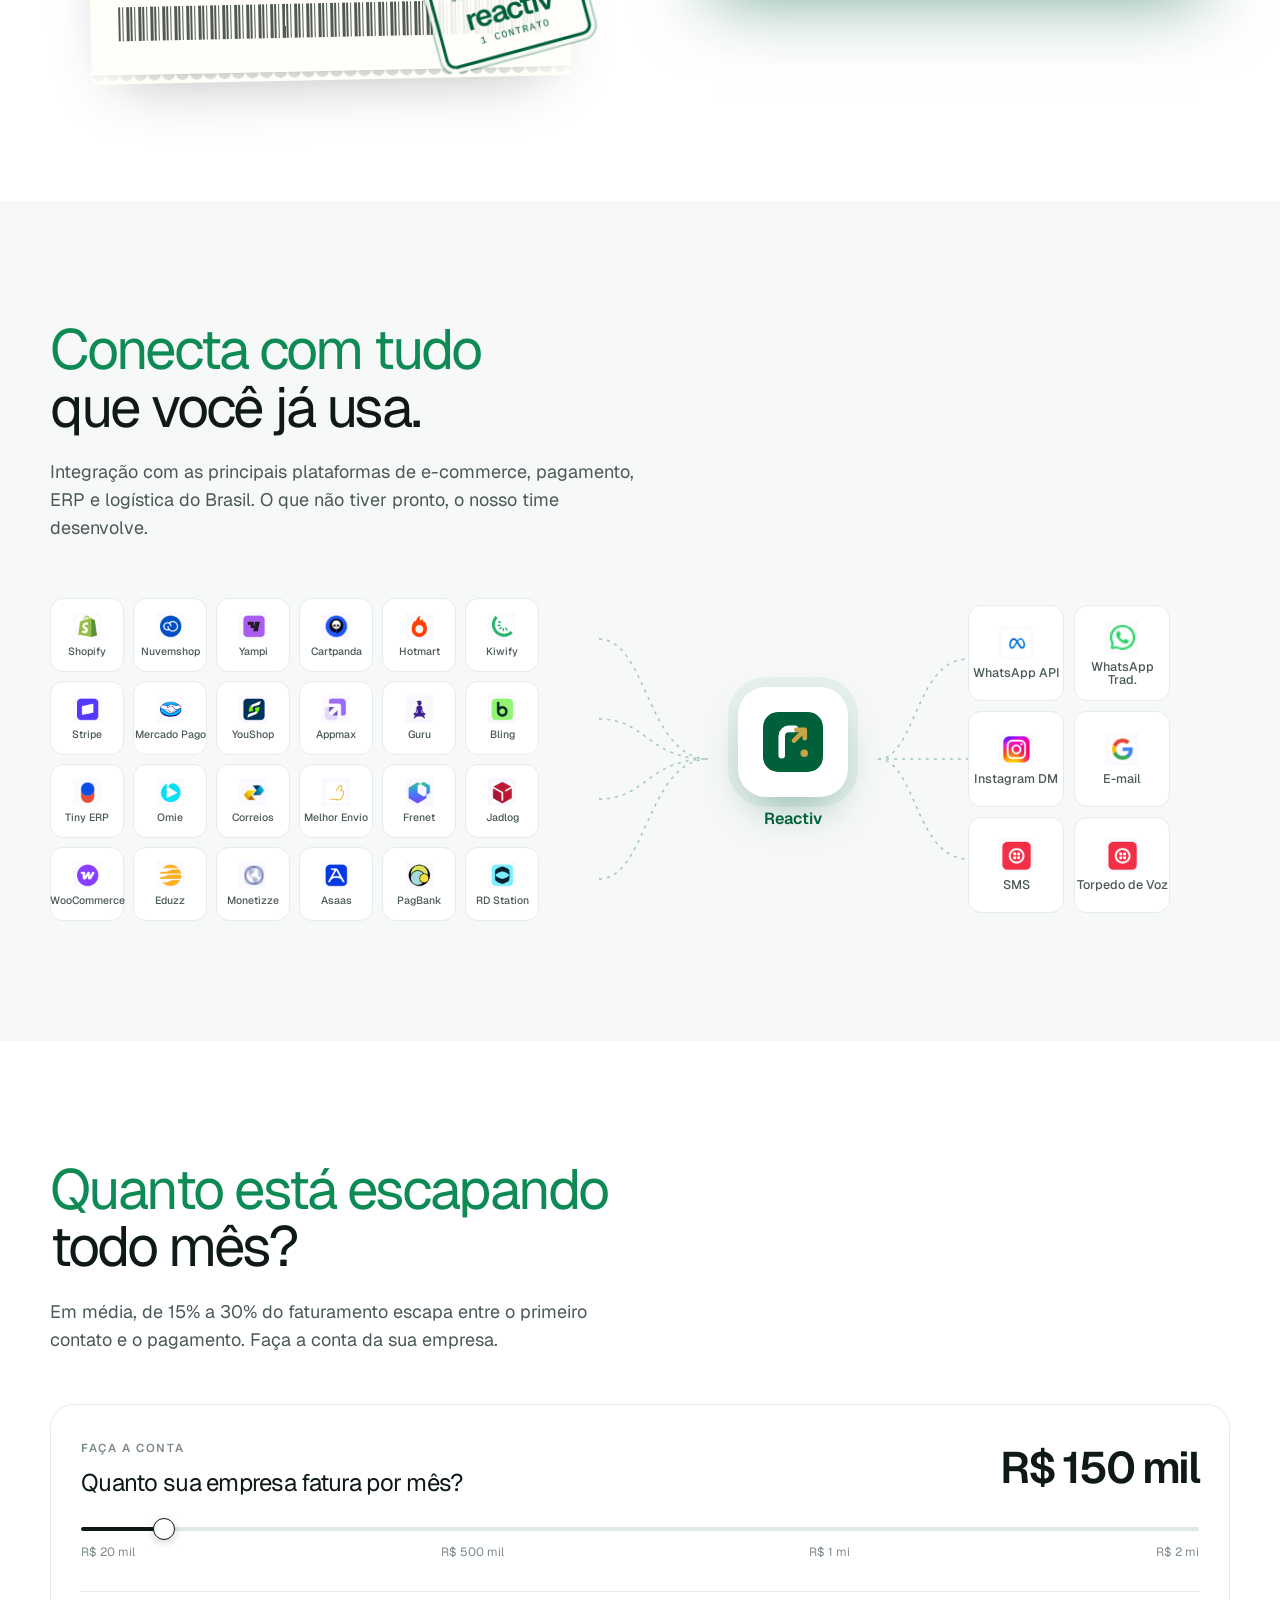
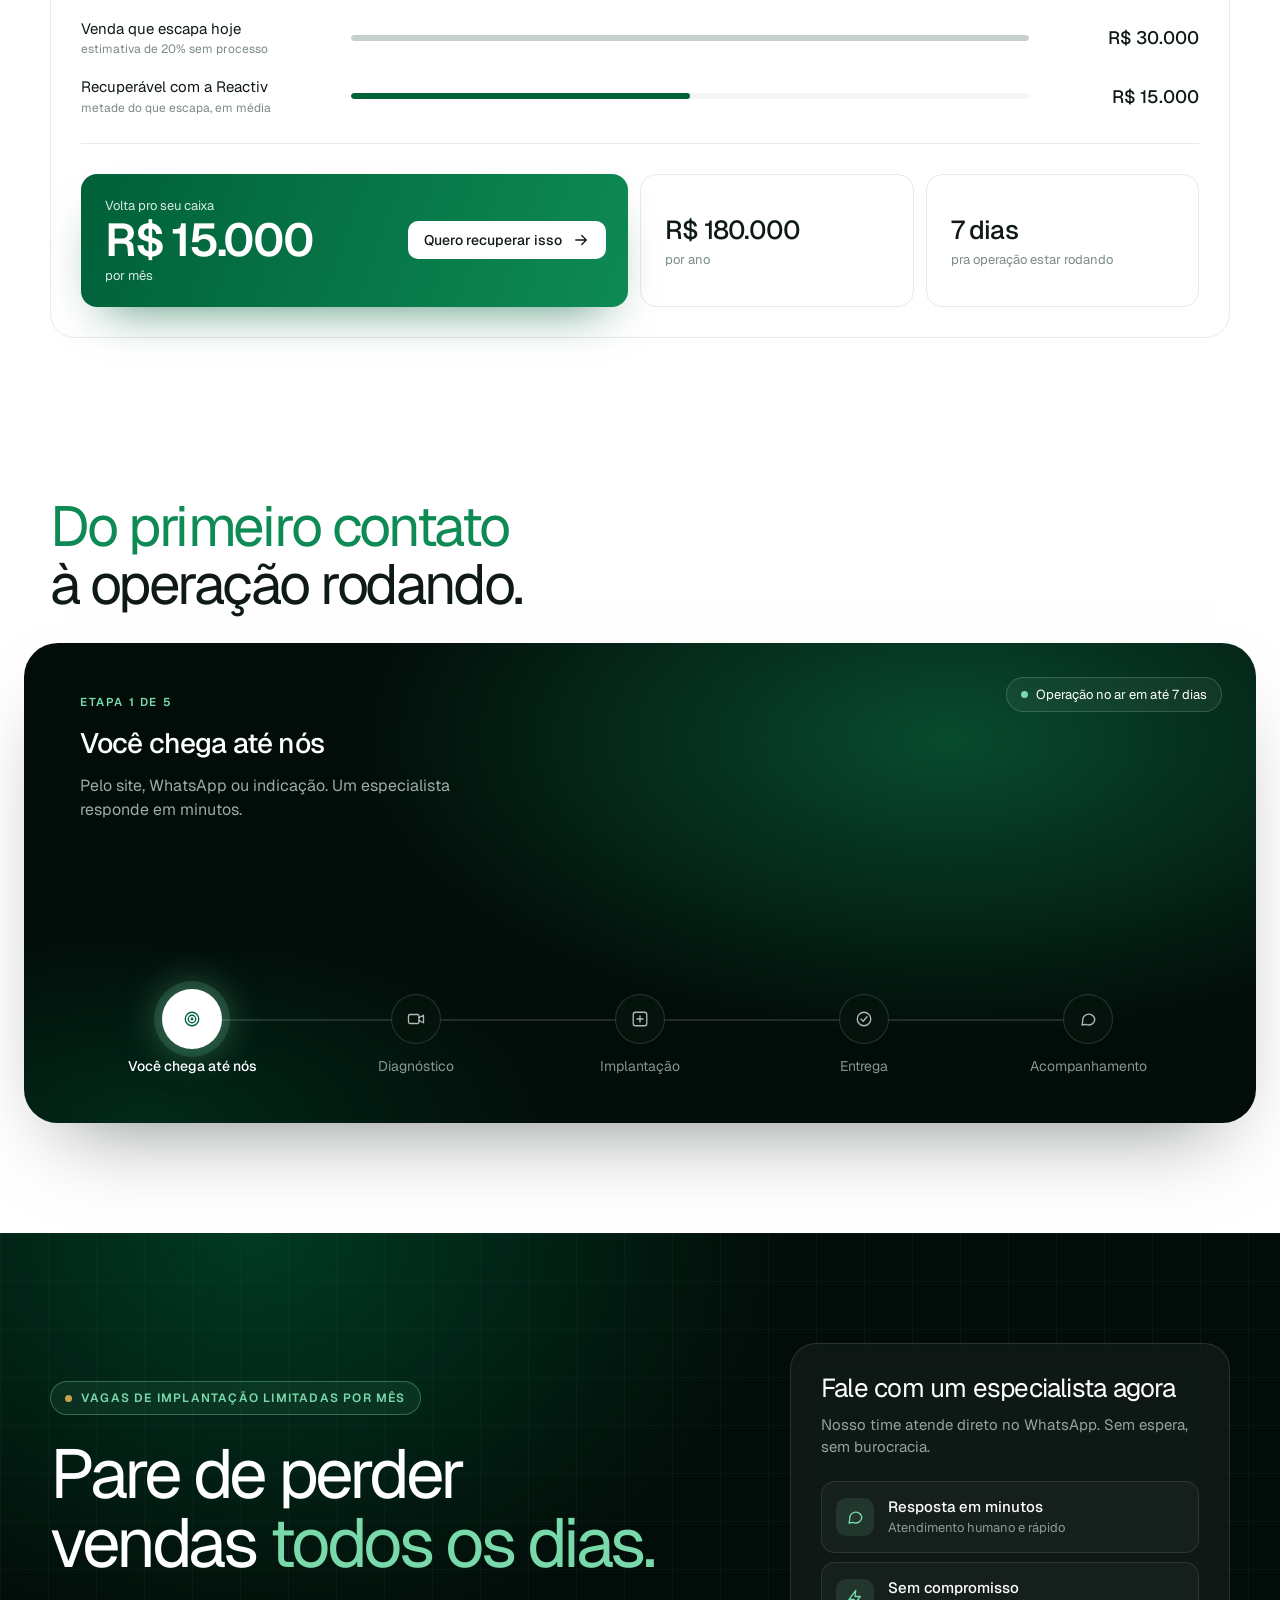
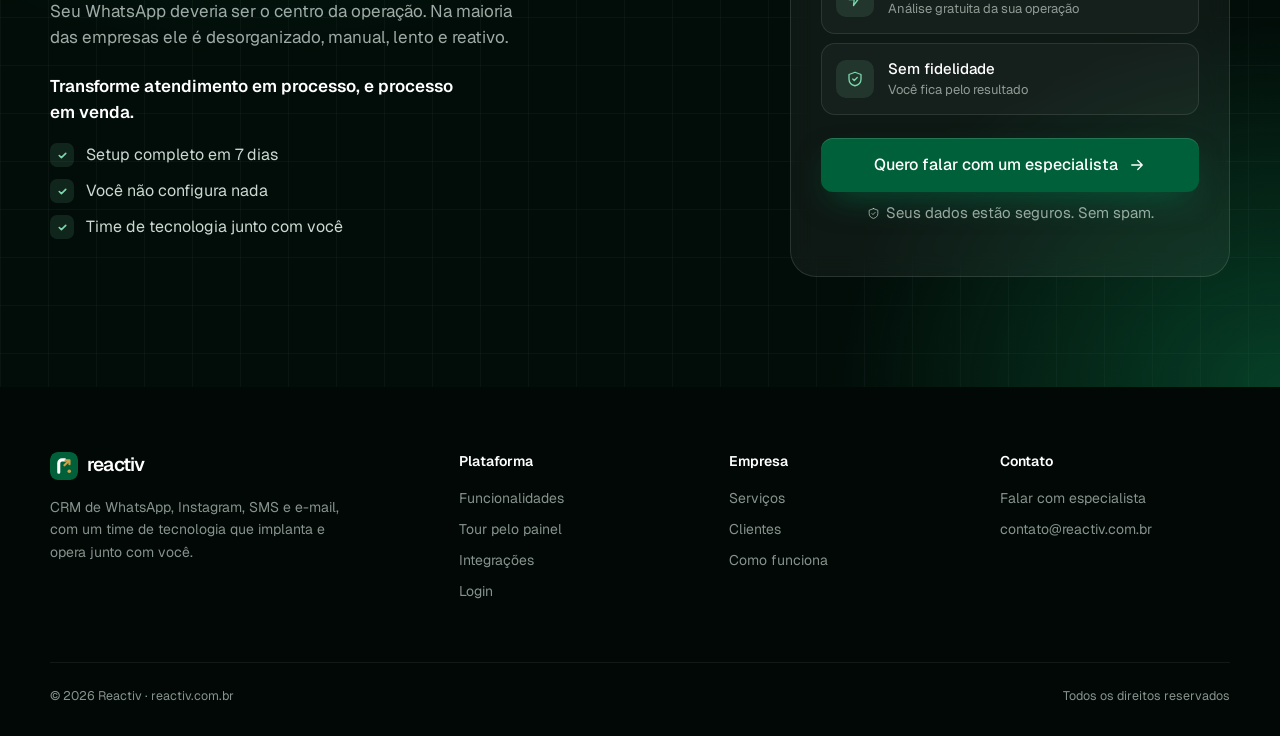
==== commit 9e47e918: "Comparativo em formato de nota fiscal Co-Authored-By: Claude Opus 5.5 <noreply@anthropic.com>" ====
--- a/index.html
+++ b/index.html
@@ -10,7 +10,7 @@
   <link rel="preconnect" href="https://fonts.googleapis.com">
   <link rel="preconnect" href="https://fonts.gstatic.com" crossorigin>
   <link href="https://fonts.googleapis.com/css2?family=Geist:wght@300;400;500;600;700&display=swap" rel="stylesheet">
-  <link rel="stylesheet" href="styles.css?v=6">
+  <link rel="stylesheet" href="styles.css?v=8">
 </head>
 <body>
 
@@ -438,17 +438,27 @@
       <p class="lead">E-mail numa ferramenta, WhatsApp em outra, chatbot em outra, CRM em outra. Cada uma com sua mensalidade e ninguém conversando com ninguém. Na Reactiv está tudo num lugar só, e quem opera é o nosso time.</p>
       <div class="eco__grid">
         <div class="eco__old">
-          <p class="eyebrow">Montando isso por fora</p>
-          <ul>
-            <li><span class="li-ic"><svg class="ic"><use href="#i-funnel"/></svg></span><div><b>CRM de vendas</b>5 usuários, plano completo</div><em>R$ 1.250</em></li>
-            <li><span class="li-ic"><svg class="ic"><use href="#i-chat"/></svg></span><div><b>Ferramenta de WhatsApp e disparo</b>API oficial, multiatendimento</div><em>R$ 690</em></li>
-            <li><span class="li-ic"><svg class="ic"><use href="#i-spark"/></svg></span><div><b>Chatbot / I.A de atendimento</b>Plano com volume</div><em>R$ 1.700</em></li>
-            <li><span class="li-ic"><svg class="ic"><use href="#i-window"/></svg></span><div><b>Plataforma de e-mail marketing</b>Base de 50 mil contatos</div><em>R$ 2.400</em></li>
-            <li><span class="li-ic"><svg class="ic"><use href="#i-plug"/></svg></span><div><b>Automação e integrações</b>Zapier/Make no volume</div><em>R$ 900</em></li>
-            <li><span class="li-ic"><svg class="ic"><use href="#i-user"/></svg></span><div><b>Alguém pra configurar e operar tudo</b>Analista de CRM sênior, sem encargos</div><em>R$ 12.000</em></li>
-          </ul>
-          <div class="eco__sum"><span>Somando tudo</span><strong>R$ 18.940</strong><small>/mês</small></div>
-          <p class="fine">Valores de referência de mercado em 2026 para uma operação com 5 vendedores. Salário de referência para analista sênior.</p>
+          <div class="nf">
+            <div class="nf__head">
+              <b>CUPOM · OPERAÇÃO COMERCIAL</b>
+              <span>Ferramentas contratadas separadamente</span>
+              <span>Ref. mensal · out/2026</span>
+            </div>
+            <div class="nf__cols"><span>ITEM</span><span>DESCRIÇÃO</span><span>R$</span></div>
+            <ul class="nf__list">
+              <li><i>001</i><span>CRM de vendas<small>5 usuários, plano completo</small></span><b>1.250,00</b></li>
+              <li><i>002</i><span>WhatsApp + disparo<small>API oficial, multiatendimento</small></span><b>690,00</b></li>
+              <li><i>003</i><span>Chatbot / I.A<small>plano com volume</small></span><b>1.700,00</b></li>
+              <li><i>004</i><span>E-mail marketing<small>base de 50 mil contatos</small></span><b>2.400,00</b></li>
+              <li><i>005</i><span>Automação e integrações<small>Zapier/Make no volume</small></span><b>900,00</b></li>
+              <li><i>006</i><span>Analista de CRM sênior<small>pra configurar e operar tudo</small></span><b>12.000,00</b></li>
+            </ul>
+            <div class="nf__sum"><span>SUBTOTAL (6 itens)</span><span>18.940,00</span></div>
+            <div class="nf__tot"><span>TOTAL / MÊS</span><b>R$ 18.940,00</b></div>
+            <p class="nf__fine">* valores de referência de mercado, 2026, para uma operação com 5 vendedores.</p>
+            <div class="nf__bar" aria-hidden="true"></div>
+            <div class="nf__stamp"><small>substituído por</small><b>reactiv</b><small>1 contrato</small></div>
+          </div>
         </div>
         <span class="eco__arrow"><svg class="ic"><use href="#i-arrow"/></svg></span>
         <div class="eco__new">
@@ -591,6 +601,6 @@
   </form>
 </div>
 
-<script src="script.js?v=4"></script>
+<script src="script.js?v=7"></script>
 </body>
 </html>
--- a/styles.css
+++ b/styles.css
@@ -607,3 +607,37 @@
 .case__img::after { content: ""; position: absolute; inset: 0; background: linear-gradient(180deg, rgba(2, 12, 8, 0) 40%, rgba(5, 22, 15, .95)), linear-gradient(0deg, rgba(0, 96, 57, .18), rgba(0, 96, 57, .18)); }
 .case__img .case__ic { position: absolute; left: 20px; bottom: -2px; z-index: 1; background: var(--brand); color: #fff; box-shadow: 0 8px 20px -6px rgba(0, 0, 0, .6); }
 .case__seg { margin-top: 16px; }
+
+/* nota fiscal no comparativo */
+.eco__old { background: none; border: 0; padding: 0; display: flex; justify-content: center; }
+.nf { position: relative; width: 100%; max-width: 480px; padding: 30px 28px 34px; background: #fffef9; font-family: ui-monospace, "SF Mono", Menlo, monospace; font-size: 13px; color: #3b4540; rotate: -1.2deg; box-shadow: 0 30px 60px -30px rgba(2, 12, 8, .35), 0 1px 0 rgba(0, 0, 0, .04); }
+.nf::before, .nf::after { content: ""; position: absolute; left: 0; right: 0; height: 10px; background: radial-gradient(circle at 7px 0, transparent 6.5px, #fffef9 7px) 0 0 / 14px 10px repeat-x; }
+.nf::before { top: -9px; transform: scaleY(-1); }
+.nf::after { bottom: -9px; }
+.nf__head { text-align: center; display: grid; gap: 2px; padding-bottom: 14px; border-bottom: 1px dashed #c9cfc9; }
+.nf__head b { font-weight: 600; letter-spacing: .08em; color: var(--ink); }
+.nf__head span { font-size: 11.5px; color: var(--muted); }
+.nf__cols, .nf__list li, .nf__sum, .nf__tot { display: grid; grid-template-columns: 34px 1fr auto; gap: 10px; align-items: baseline; }
+.nf__cols { padding: 10px 0 6px; font-size: 10.5px; letter-spacing: .1em; color: var(--muted); border-bottom: 1px dashed #c9cfc9; }
+.nf__cols span:last-child { text-align: right; }
+.nf__list { list-style: none; padding: 8px 0; border-bottom: 1px dashed #c9cfc9; }
+.nf__list li { padding: 7px 0; opacity: 0; transform: translateY(6px); transition: opacity .4s, transform .4s var(--ease); }
+.nf.in .nf__list li { opacity: 1; transform: none; }
+.nf.in .nf__list li:nth-child(2) { transition-delay: .12s; } .nf.in .nf__list li:nth-child(3) { transition-delay: .24s; } .nf.in .nf__list li:nth-child(4) { transition-delay: .36s; } .nf.in .nf__list li:nth-child(5) { transition-delay: .48s; } .nf.in .nf__list li:nth-child(6) { transition-delay: .6s; }
+.nf__list i { font-style: normal; color: var(--muted); }
+.nf__list span { color: var(--ink); }
+.nf__list small { display: block; font-size: 11px; color: var(--muted); }
+.nf__list b { font-weight: 500; color: var(--ink); }
+.nf__sum { grid-template-columns: 1fr auto; padding-top: 12px; font-size: 12px; color: var(--muted); }
+.nf__tot { grid-template-columns: 1fr auto; padding: 8px 0 4px; font-size: 16px; color: var(--ink); }
+.nf__tot b { font-size: 22px; font-weight: 600; color: #b5521b; text-decoration: line-through; text-decoration-thickness: 2px; }
+.nf__fine { font-size: 10.5px; color: var(--muted); margin-top: 10px; line-height: 1.5; }
+.nf__bar { height: 34px; margin-top: 16px; background: repeating-linear-gradient(90deg, #26302c 0 2px, transparent 2px 4px, #26302c 4px 5px, transparent 5px 8px, #26302c 8px 11px, transparent 11px 12px); opacity: .8; }
+.nf__stamp { position: absolute; right: -18px; bottom: 120px; display: grid; justify-items: center; padding: 10px 18px; border: 3px solid var(--brand); border-radius: 10px; color: var(--brand); background: rgba(255, 254, 249, .9); rotate: -14deg; box-shadow: 0 0 0 4px rgba(255, 254, 249, .9), 0 0 0 6px rgba(0, 96, 57, .3); opacity: 0; scale: 1.8; transition: opacity .25s .9s, scale .5s cubic-bezier(.5, 1.6, .4, 1) .9s; }
+.nf.in .nf__stamp { opacity: 1; scale: 1; }
+.nf__stamp small { font-size: 10px; letter-spacing: .12em; text-transform: uppercase; }
+.nf__stamp b { font-family: Geist, sans-serif; font-size: 30px; font-weight: 600; letter-spacing: -.05em; line-height: 1.1; }
+@media (max-width: 860px) { .nf { rotate: 0deg; padding: 26px 18px 30px; font-size: 12px; } .nf__stamp { right: 4px; bottom: 100px; } .nf__stamp b { font-size: 24px; } }
+.eco__old .nf__list li { background: none; border-radius: 0; padding: 7px 0; font-size: inherit; color: inherit; gap: 10px; }
+.nf__stamp { bottom: 14px; right: -14px; }
+@media (max-width: 860px) { .nf__stamp { bottom: 10px; right: 6px; padding: 6px 12px; } }
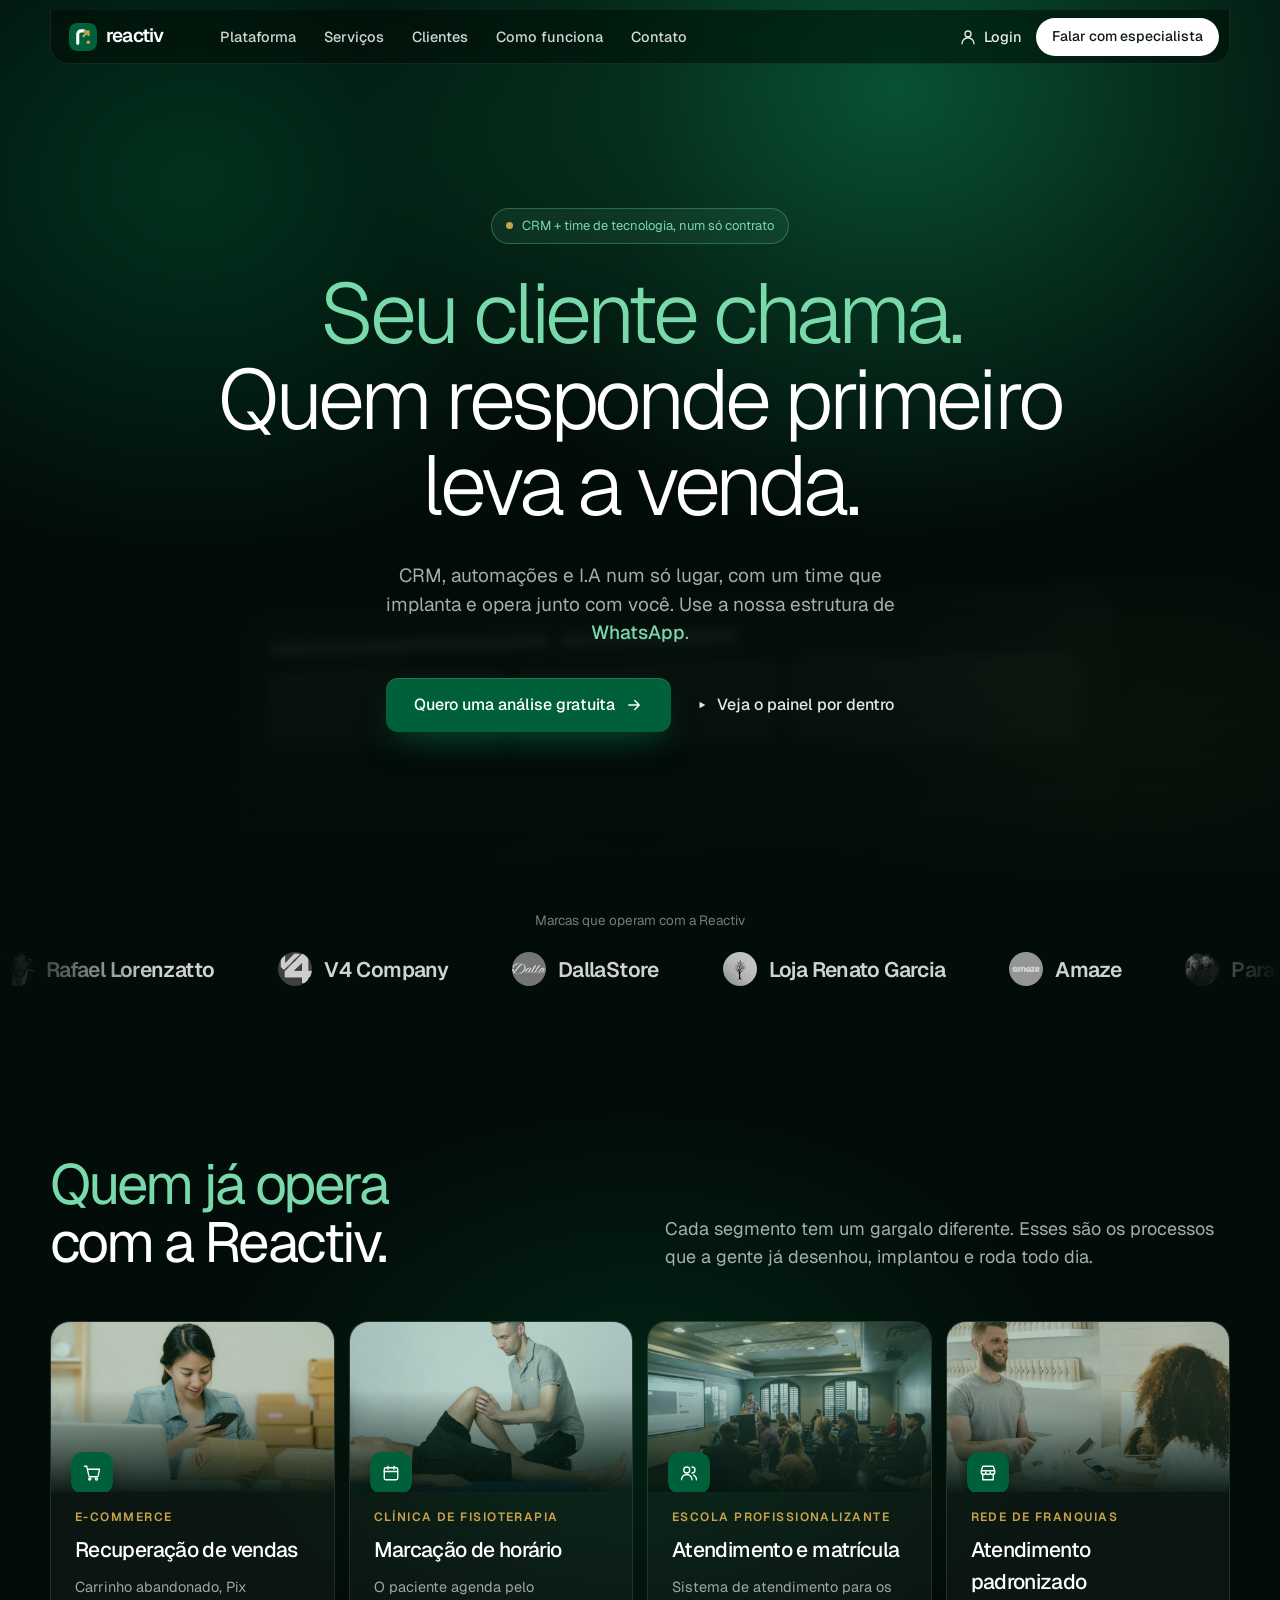
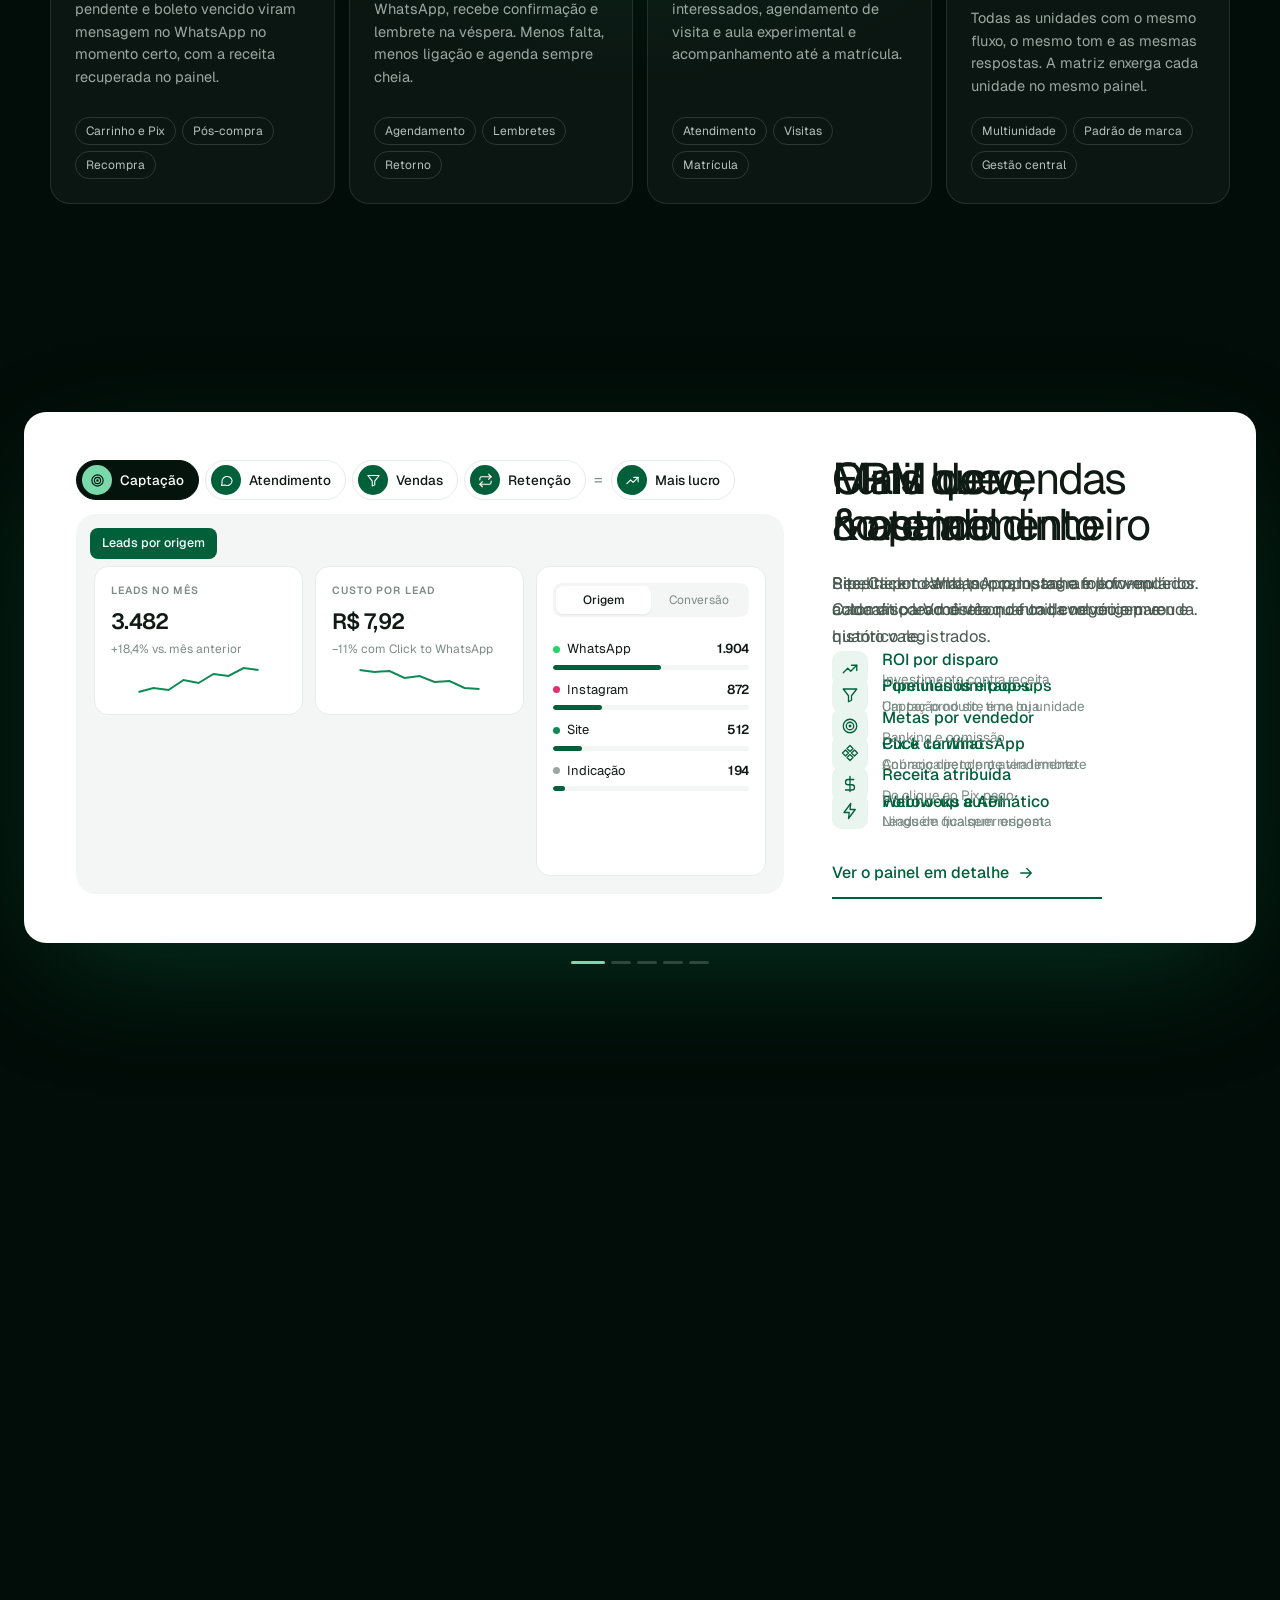
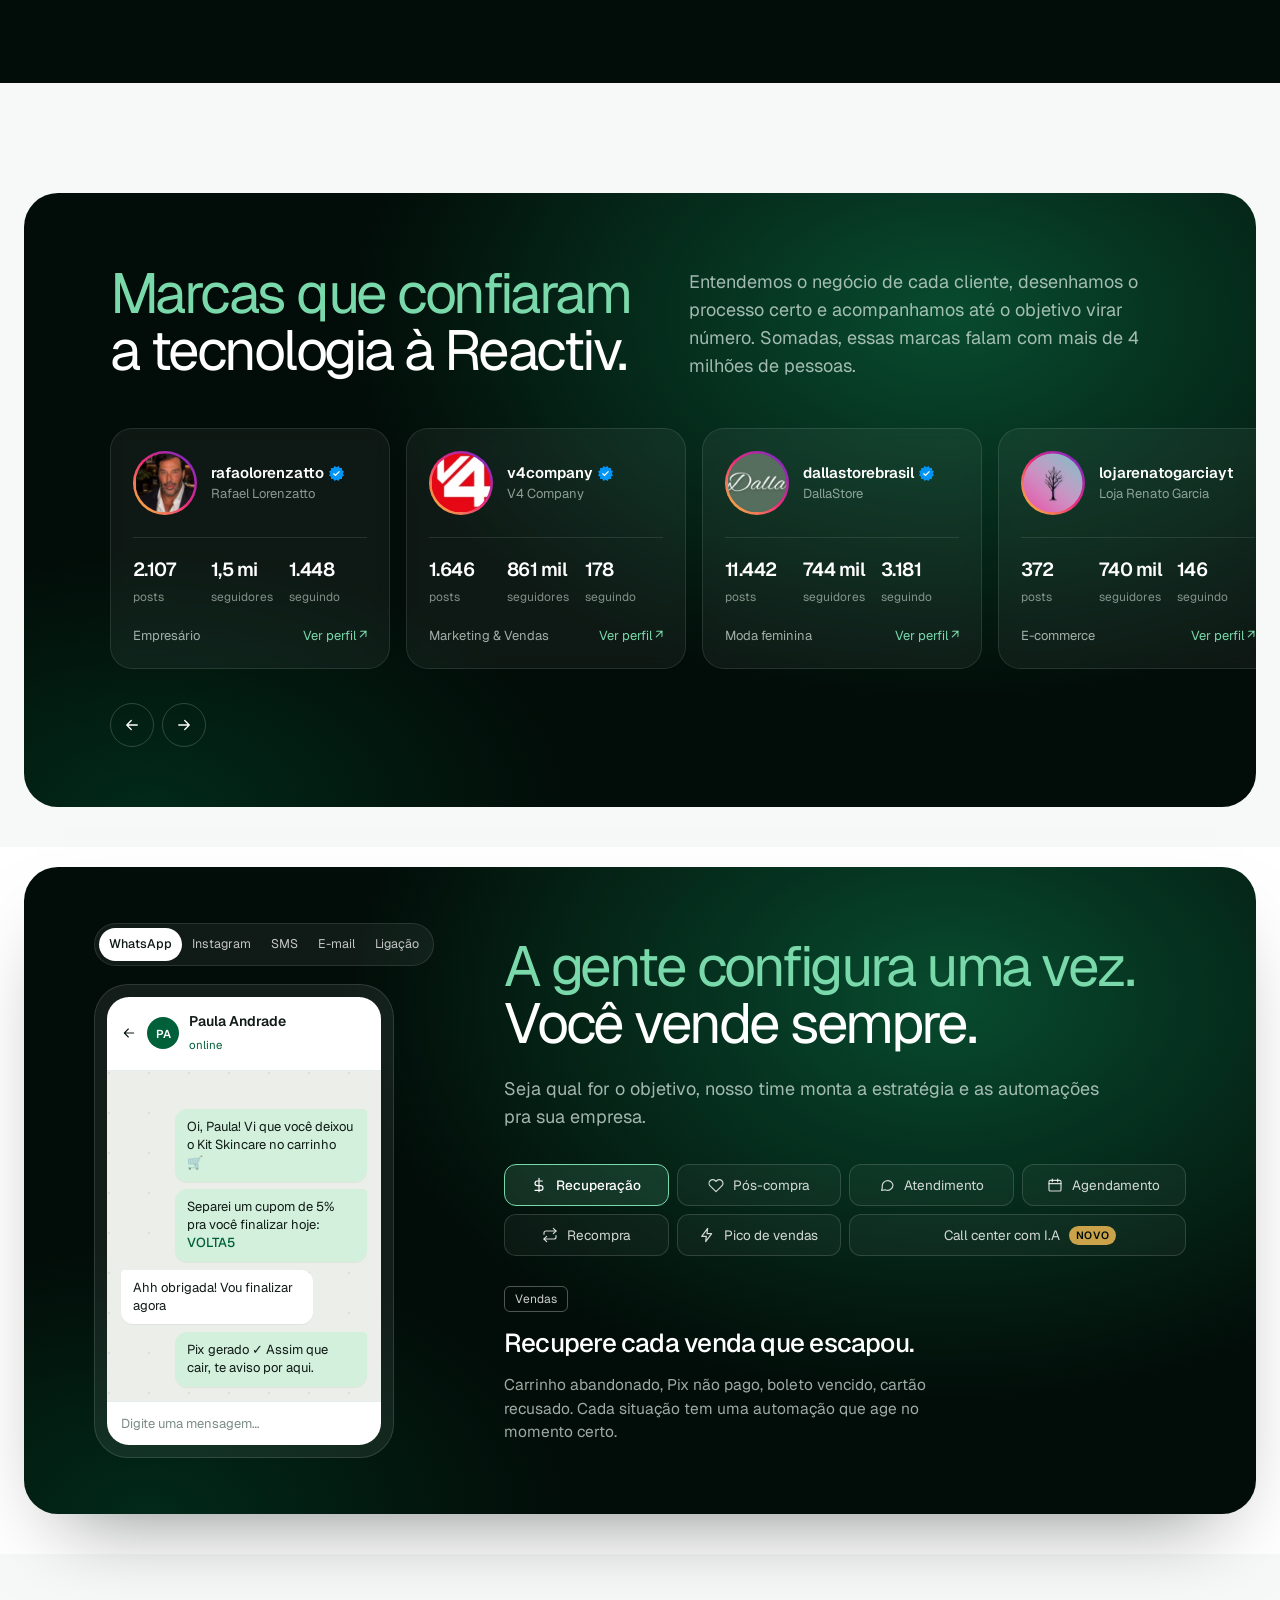
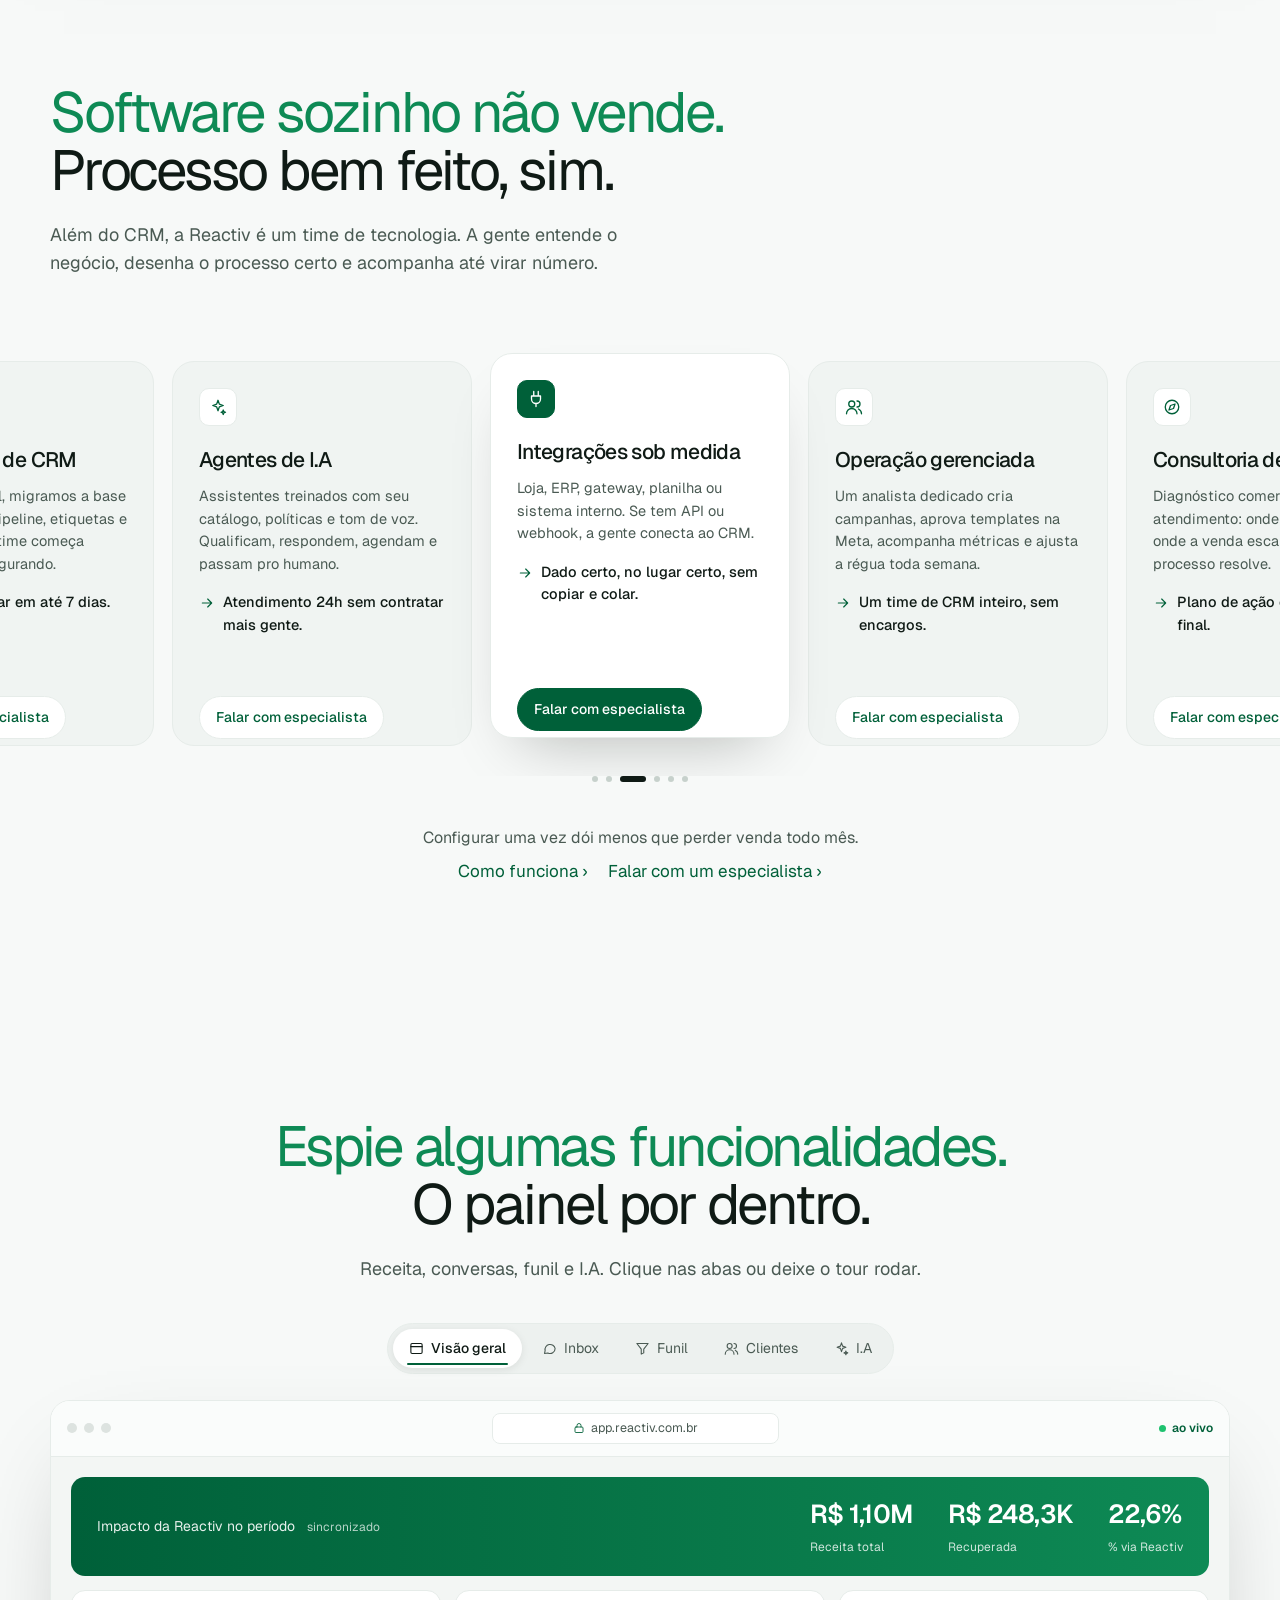
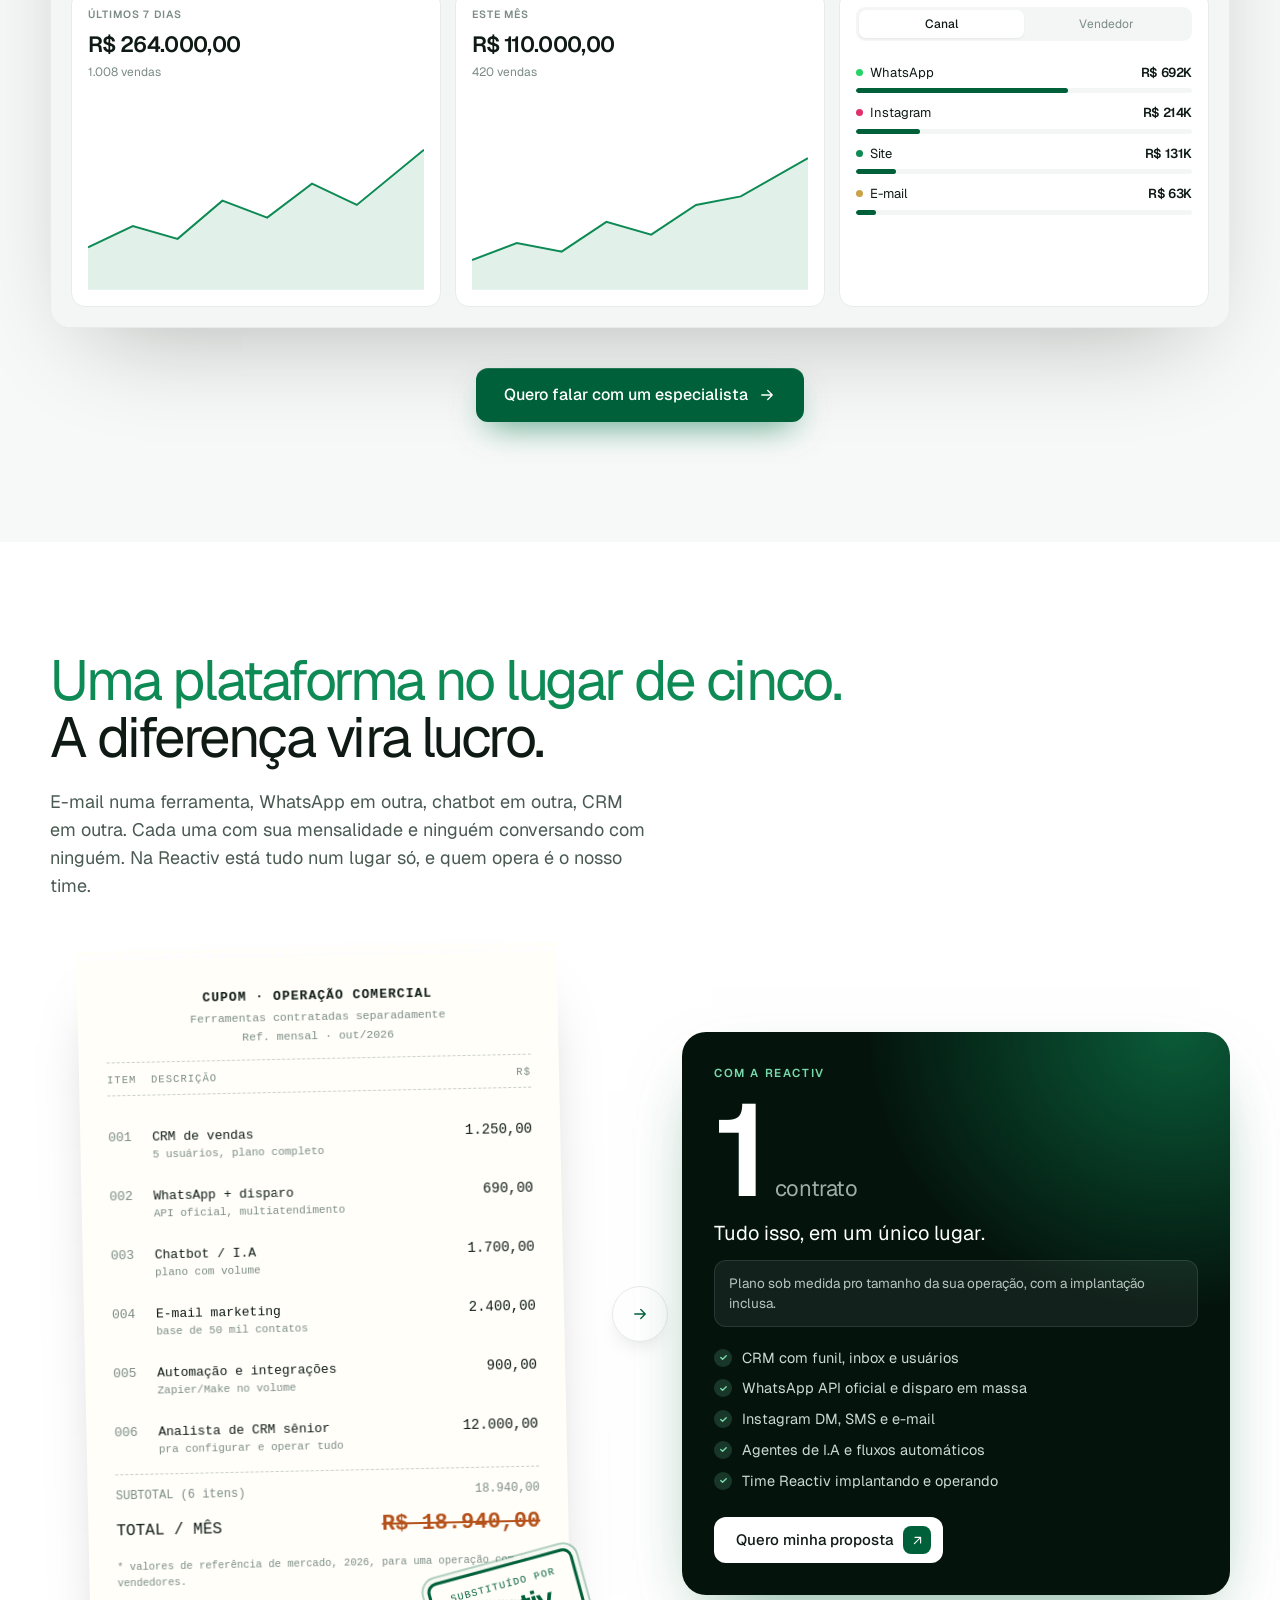
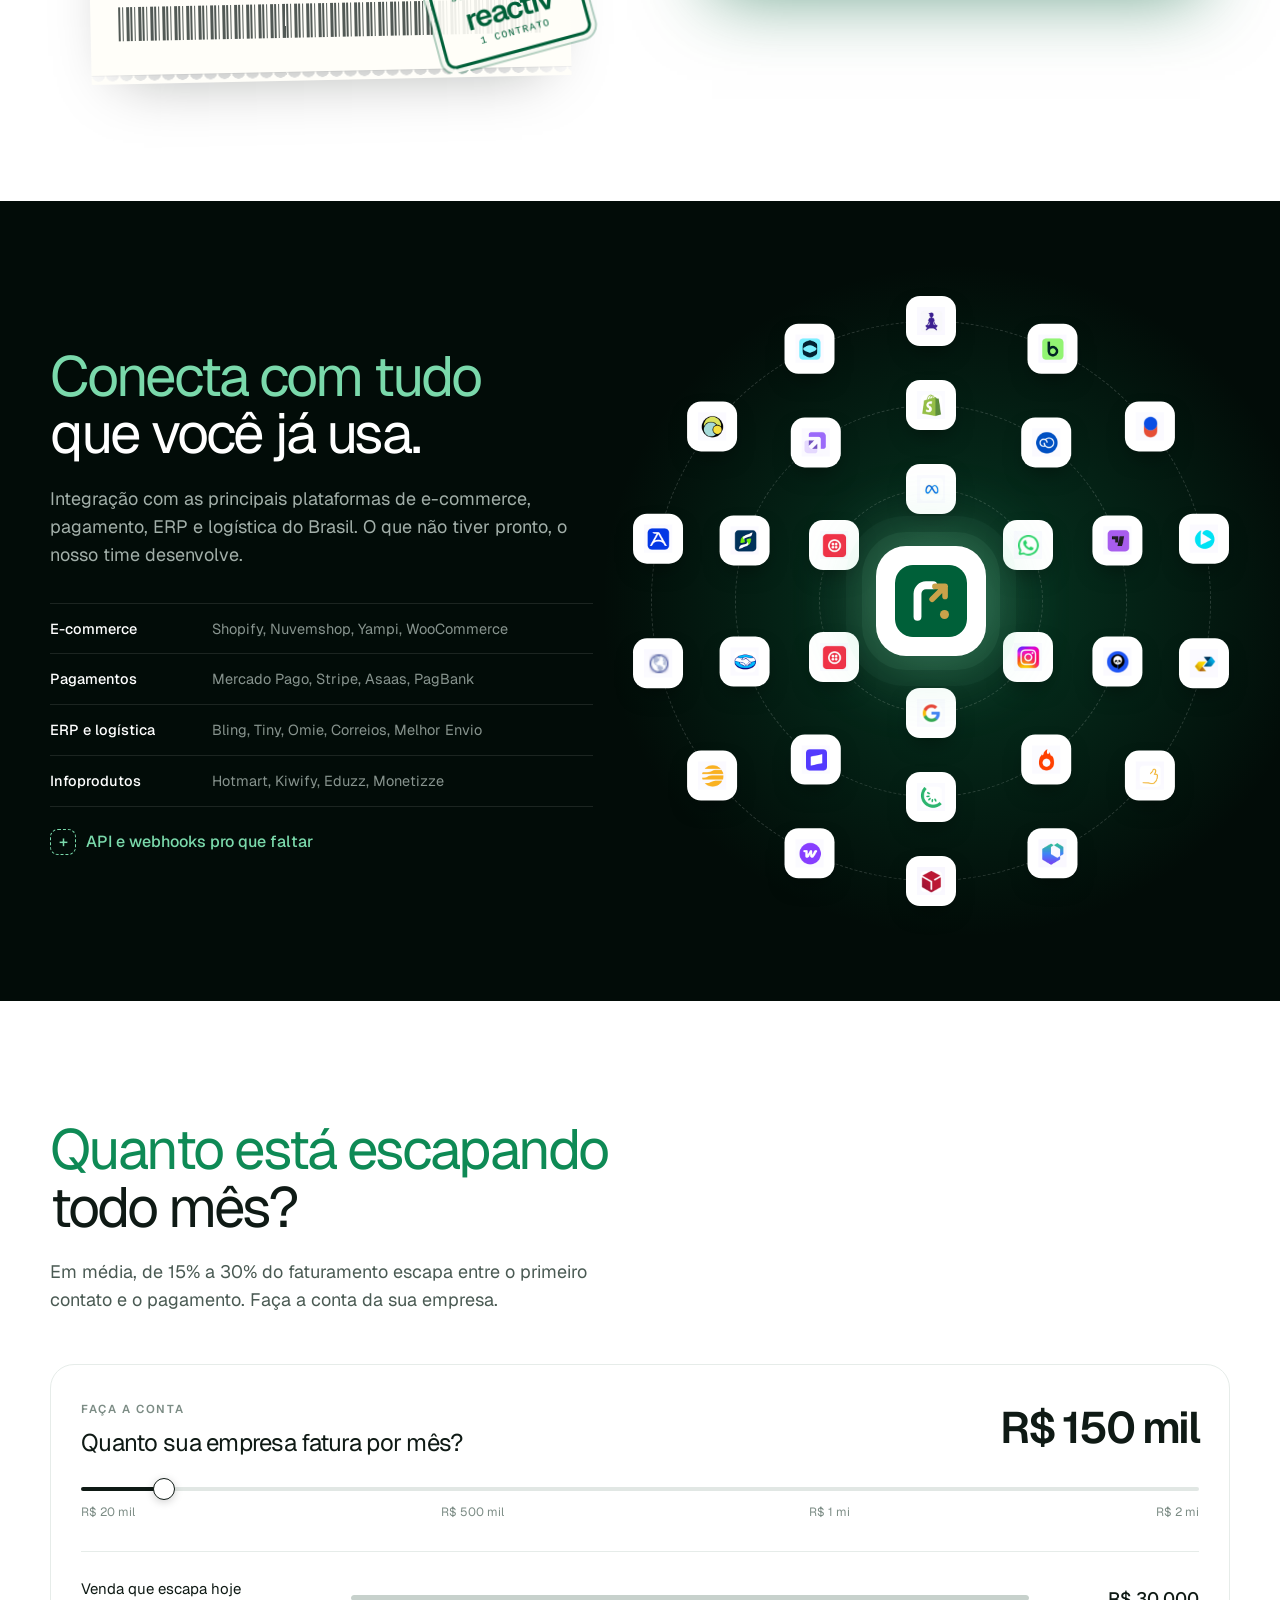
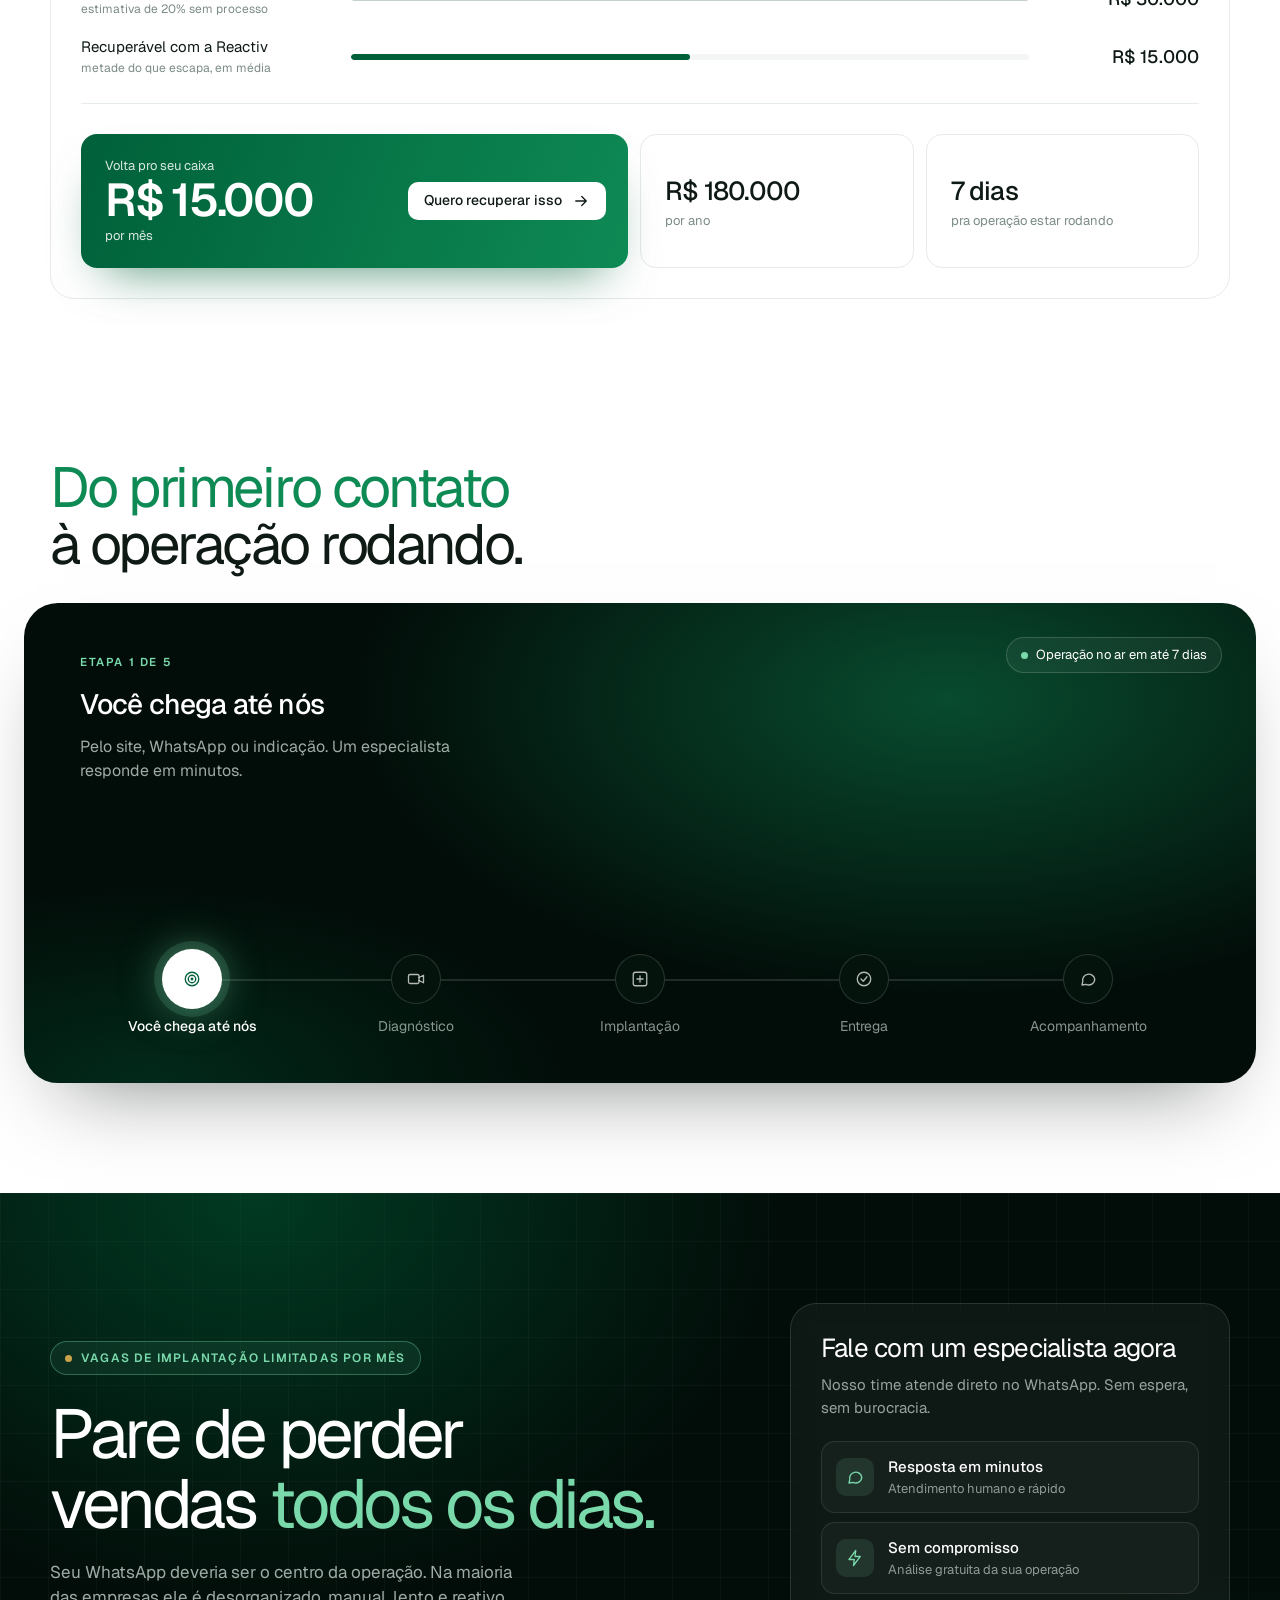
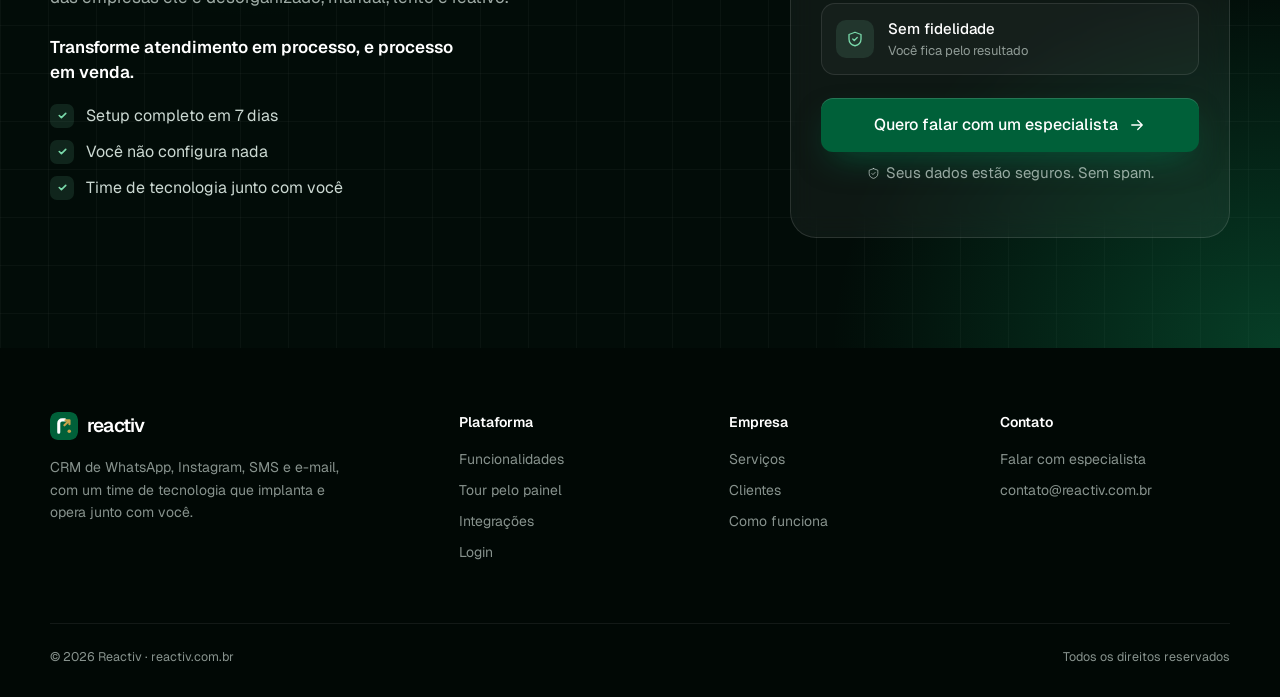
==== commit 3d7becff: "Integrações em órbita sobre fundo escuro Co-Authored-By: Claude Opus 5.5 <noreply@anthropic.com>" ====
--- a/index.html
+++ b/index.html
@@ -10,7 +10,7 @@
   <link rel="preconnect" href="https://fonts.googleapis.com">
   <link rel="preconnect" href="https://fonts.gstatic.com" crossorigin>
   <link href="https://fonts.googleapis.com/css2?family=Geist:wght@300;400;500;600;700&display=swap" rel="stylesheet">
-  <link rel="stylesheet" href="styles.css?v=8">
+  <link rel="stylesheet" href="styles.css?v=10">
 </head>
 <body>
 
@@ -481,19 +481,23 @@
 
   <!-- INTEGRAÇÕES -->
   <section class="integ" id="integracoes">
-    <div class="wrap">
-      <h2 class="h2"><span class="t-mute">Conecta com tudo</span><br>que você já usa.</h2>
-      <p class="lead">Integração com as principais plataformas de e-commerce, pagamento, ERP e logística do Brasil. O que não tiver pronto, o nosso time desenvolve.</p>
-      <div class="integ__map">
-        <div class="integ__grid" id="intGrid"></div>
-        <svg class="integ__wires" viewBox="0 0 160 300" preserveAspectRatio="none" aria-hidden="true">
-          <path d="M0 30 C70 30 70 150 160 150M0 110 C70 110 70 150 160 150M0 190 C70 190 70 150 160 150M0 270 C70 270 70 150 160 150"/>
-        </svg>
-        <div class="integ__hub"><span><img src="img/logo-mark.svg" alt="" width="60" height="60"></span><b>Reactiv</b></div>
-        <svg class="integ__wires integ__wires--r" viewBox="0 0 120 300" preserveAspectRatio="none" aria-hidden="true">
-          <path d="M0 150 C50 150 50 50 120 50M0 150 C50 150 50 150 120 150M0 150 C50 150 50 250 120 250"/>
-        </svg>
-        <div class="integ__ch" id="chGrid"></div>
+    <div class="wrap integ__in">
+      <div class="integ__copy">
+        <h2 class="h2 h2--light"><span class="t-mute">Conecta com tudo</span><br>que você já usa.</h2>
+        <p class="lead lead--light">Integração com as principais plataformas de e-commerce, pagamento, ERP e logística do Brasil. O que não tiver pronto, o nosso time desenvolve.</p>
+        <ul class="integ__cats">
+          <li><b>E-commerce</b>Shopify, Nuvemshop, Yampi, WooCommerce</li>
+          <li><b>Pagamentos</b>Mercado Pago, Stripe, Asaas, PagBank</li>
+          <li><b>ERP e logística</b>Bling, Tiny, Omie, Correios, Melhor Envio</li>
+          <li><b>Infoprodutos</b>Hotmart, Kiwify, Eduzz, Monetizze</li>
+        </ul>
+        <p class="integ__api"><span>+</span>API e webhooks pro que faltar</p>
+      </div>
+      <div class="orbit" aria-hidden="true">
+        <div class="orbit__ring orbit__ring--1" id="ring1"></div>
+        <div class="orbit__ring orbit__ring--2" id="ring2"></div>
+        <div class="orbit__ring orbit__ring--3" id="ring3"></div>
+        <div class="orbit__core"><img src="img/logo-mark.svg" alt="" width="72" height="72"></div>
       </div>
     </div>
   </section>
@@ -601,6 +605,6 @@
   </form>
 </div>
 
-<script src="script.js?v=7"></script>
+<script src="script.js?v=10"></script>
 </body>
 </html>
--- a/styles.css
+++ b/styles.css
@@ -641,3 +641,37 @@
 .eco__old .nf__list li { background: none; border-radius: 0; padding: 7px 0; font-size: inherit; color: inherit; gap: 10px; }
 .nf__stamp { bottom: 14px; right: -14px; }
 @media (max-width: 860px) { .nf__stamp { bottom: 10px; right: 6px; padding: 6px 12px; } }
+
+/* INTEGRAÇÕES: órbita em fundo escuro */
+.integ { background: var(--night); color: #fff; padding: 120px 0; position: relative; overflow: hidden; isolation: isolate; }
+.integ::before { content: ""; position: absolute; inset: 0; z-index: -1; background: radial-gradient(40% 60% at 75% 50%, rgba(14, 138, 85, .35), transparent 70%); }
+.integ__in { display: grid; grid-template-columns: 1fr 1.1fr; gap: 40px; align-items: center; }
+.integ__cats { list-style: none; display: grid; gap: 0; margin-top: 34px; border-top: 1px solid rgba(255, 255, 255, .1); }
+.integ__cats li { padding: 14px 0; border-bottom: 1px solid rgba(255, 255, 255, .1); font-size: 14.5px; color: rgba(225, 238, 232, .6); display: grid; grid-template-columns: 150px 1fr; gap: 12px; }
+.integ__cats b { color: #fff; font-weight: 500; }
+.integ__api { display: flex; align-items: center; gap: 10px; margin-top: 22px; color: var(--mint); font-weight: 500; }
+.integ__api span { width: 26px; height: 26px; border-radius: 8px; display: grid; place-items: center; border: 1px dashed var(--mint); }
+.orbit { position: relative; width: min(560px, 100%); aspect-ratio: 1; margin-inline: auto; }
+.orbit__ring { position: absolute; left: 50%; top: 50%; translate: -50% -50%; border-radius: 50%; border: 1px dashed rgba(255, 255, 255, .16); animation: orbit var(--dur) linear infinite; }
+.orbit__ring--1 { width: 40%; height: 40%; --dur: 36s; }
+.orbit__ring--2 { width: 70%; height: 70%; --dur: 60s; animation-direction: reverse; }
+.orbit__ring--3 { width: 100%; height: 100%; --dur: 90s; }
+.orb { position: absolute; left: 50%; top: 50%; width: 50px; height: 50px; margin: -25px; border-radius: 14px; background: #fff; display: grid; place-items: center; box-shadow: 0 10px 24px -10px rgba(0, 0, 0, .6); transform: rotate(var(--a)) translateY(calc(var(--r, 0px) * -1)) rotate(calc(var(--a) * -1)); }
+.orb img { width: 28px; height: 28px; object-fit: contain; animation: orbit var(--dur) linear infinite reverse; }
+.orbit__ring--2 .orb img { animation-direction: normal; }
+.orbit__core { position: absolute; left: 50%; top: 50%; translate: -50% -50%; width: 110px; height: 110px; border-radius: 30px; background: #fff; display: grid; place-items: center; z-index: 2; box-shadow: 0 0 0 14px rgba(122, 217, 171, .07), 0 0 0 30px rgba(122, 217, 171, .04), 0 0 80px rgba(122, 217, 171, .45); }
+.orbit__core img { border-radius: 16px; }
+@keyframes orbit { to { rotate: 360deg; } }
+@media (max-width: 1100px) { .integ__in { grid-template-columns: 1fr; gap: 60px; } }
+@media (max-width: 860px) {
+  .integ { padding: 80px 0; }
+  .integ__cats li { grid-template-columns: 1fr; gap: 2px; }
+  .orb { width: 38px; height: 38px; margin: -19px; border-radius: 11px; } .orb img { width: 22px; height: 22px; }
+  .orbit__core { width: 80px; height: 80px; border-radius: 22px; } .orbit__core img { width: 52px; height: 52px; }
+}
+
+.orb { background: none; box-shadow: none; border-radius: 0; }
+.orb i { width: 100%; height: 100%; border-radius: 14px; background: #fff; display: grid; place-items: center; box-shadow: 0 10px 24px -10px rgba(0, 0, 0, .6); animation: orbit var(--dur) linear infinite reverse; }
+.orbit__ring--2 .orb i { animation-direction: normal; }
+.orb img { animation: none !important; }
+@media (max-width: 860px) { .orb i { border-radius: 11px; } }
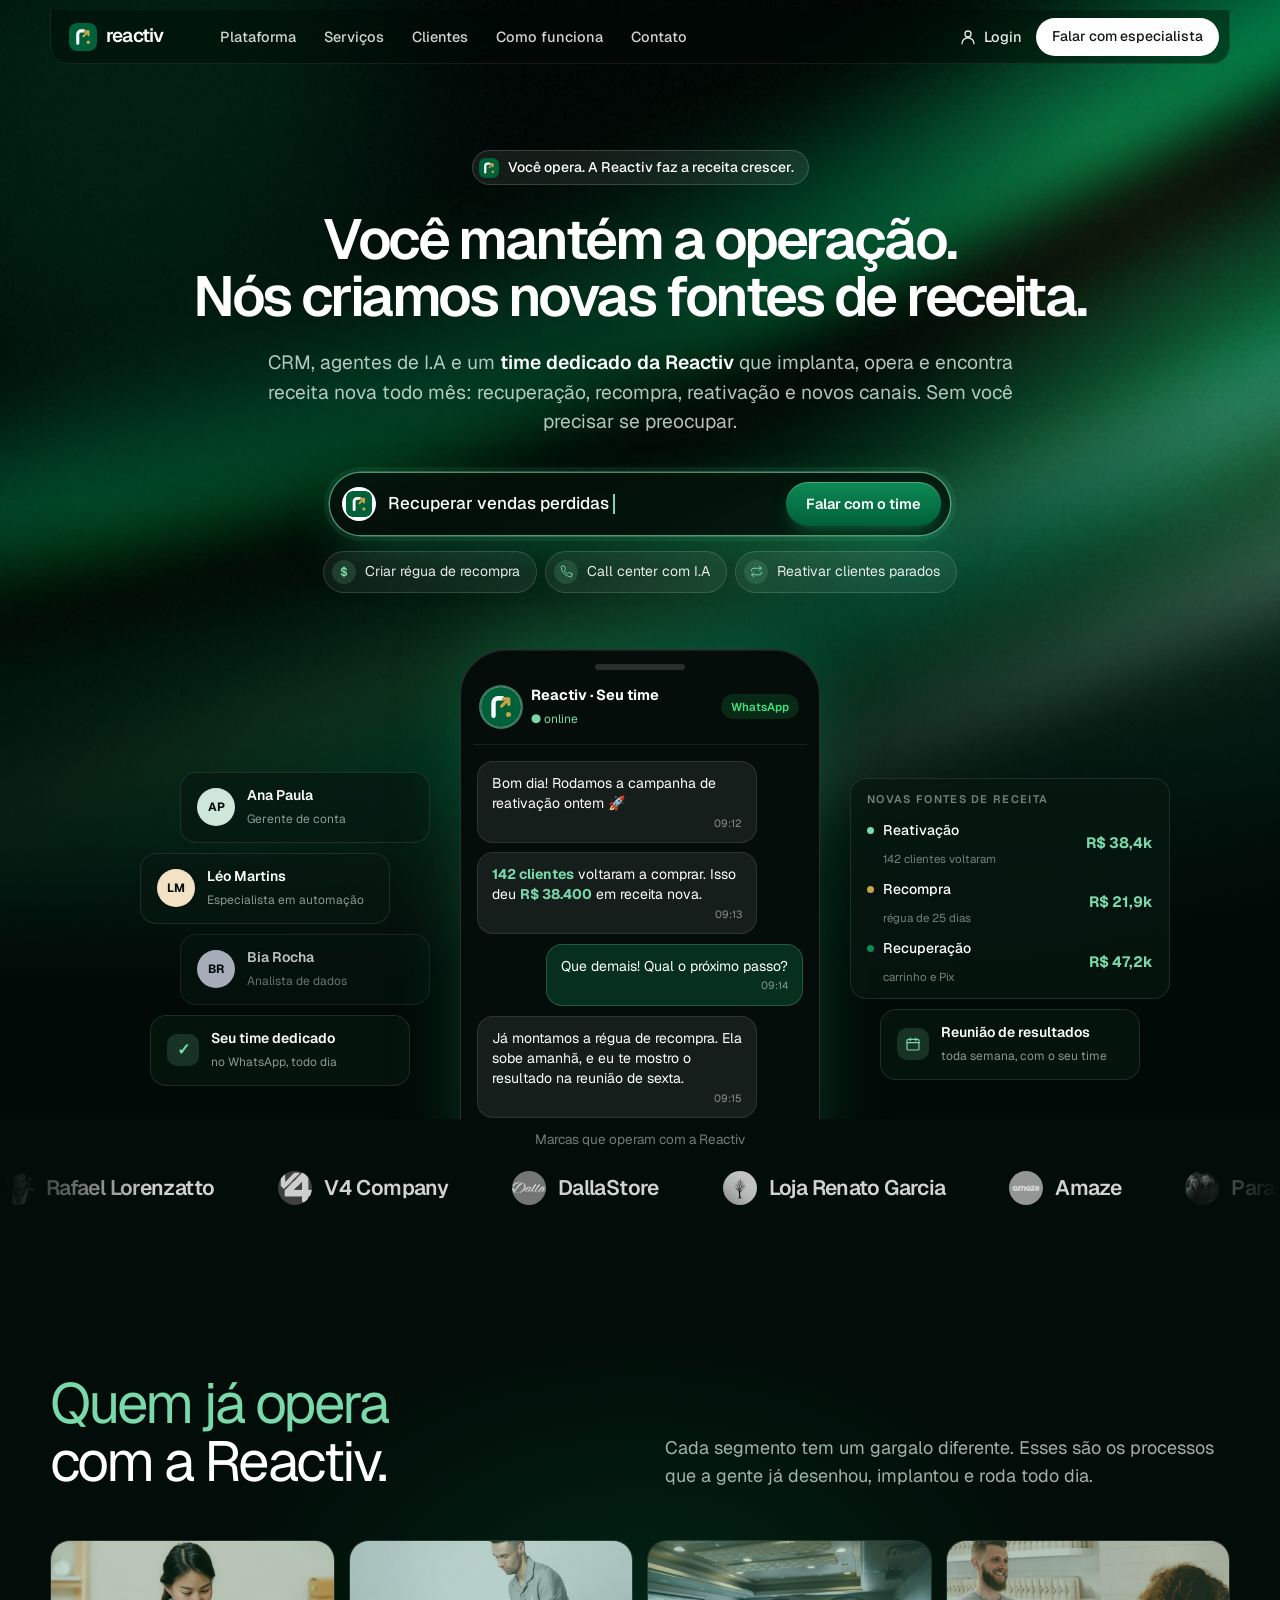
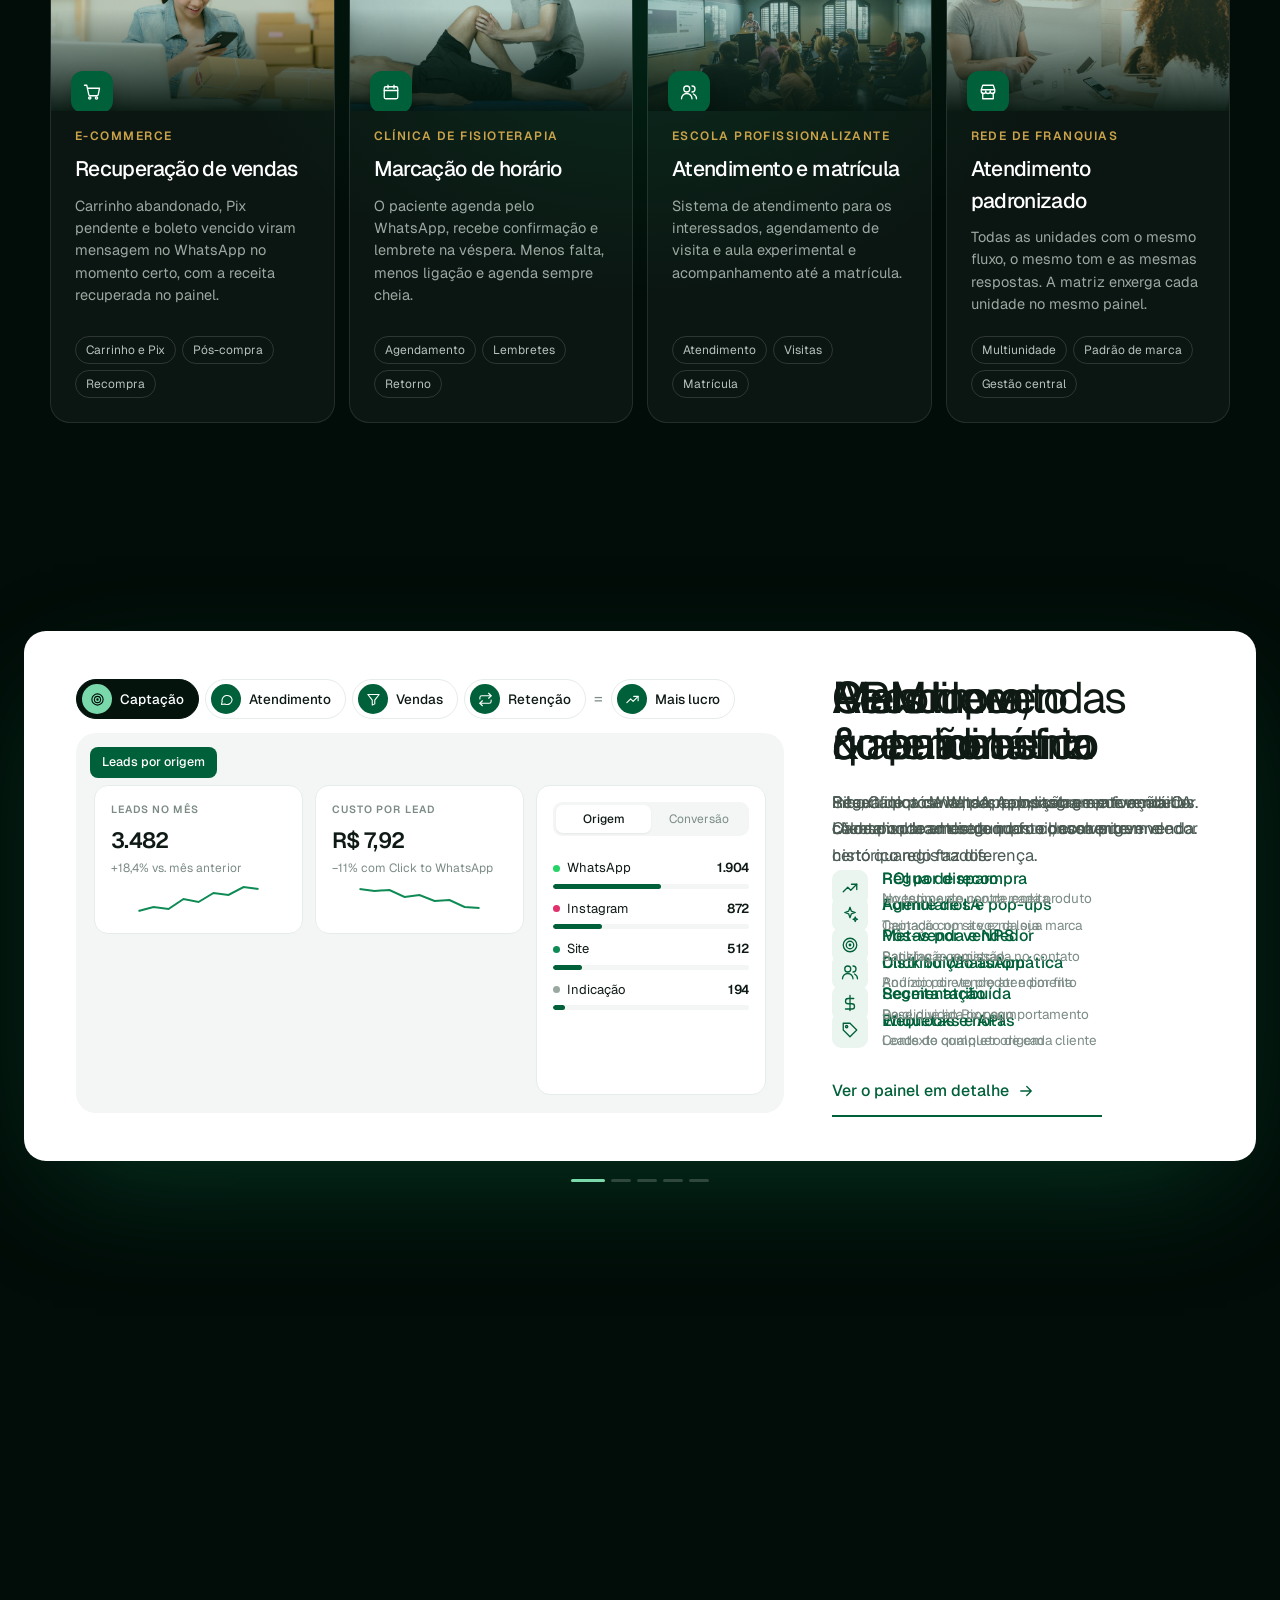
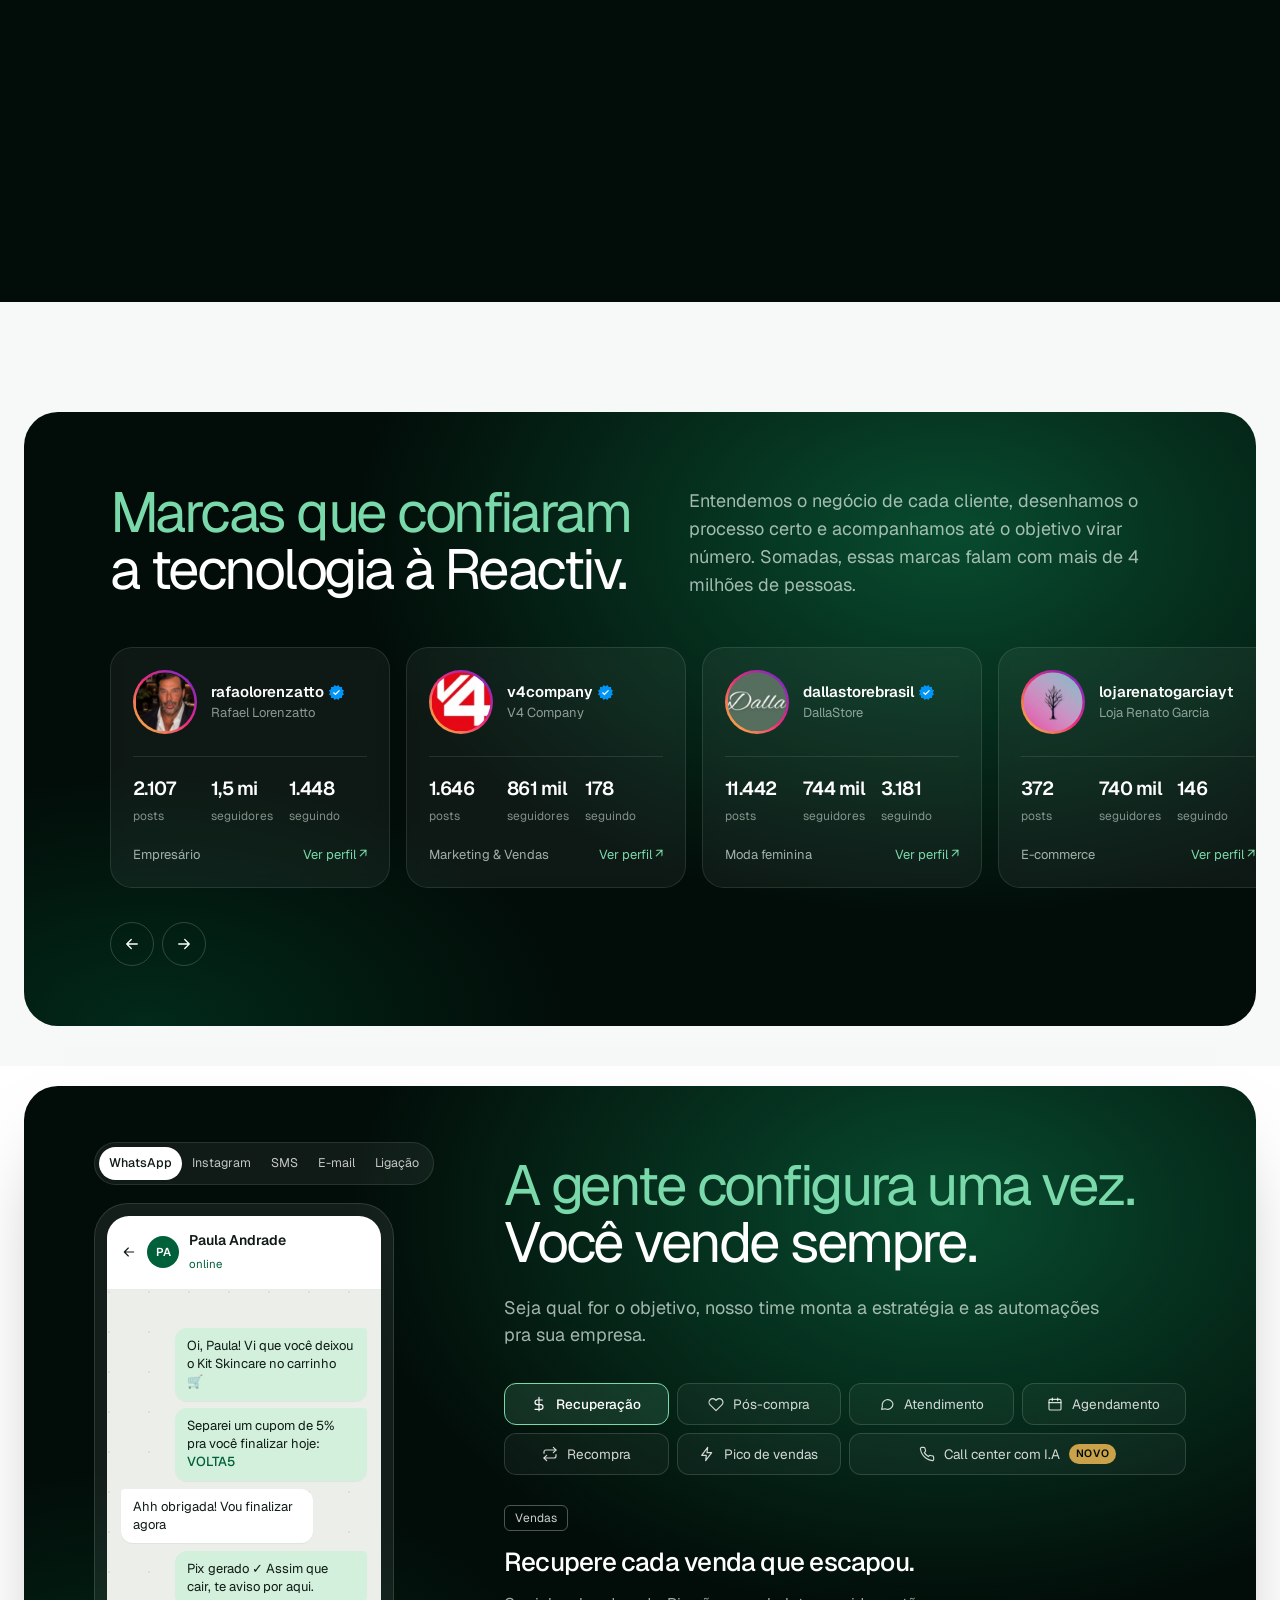
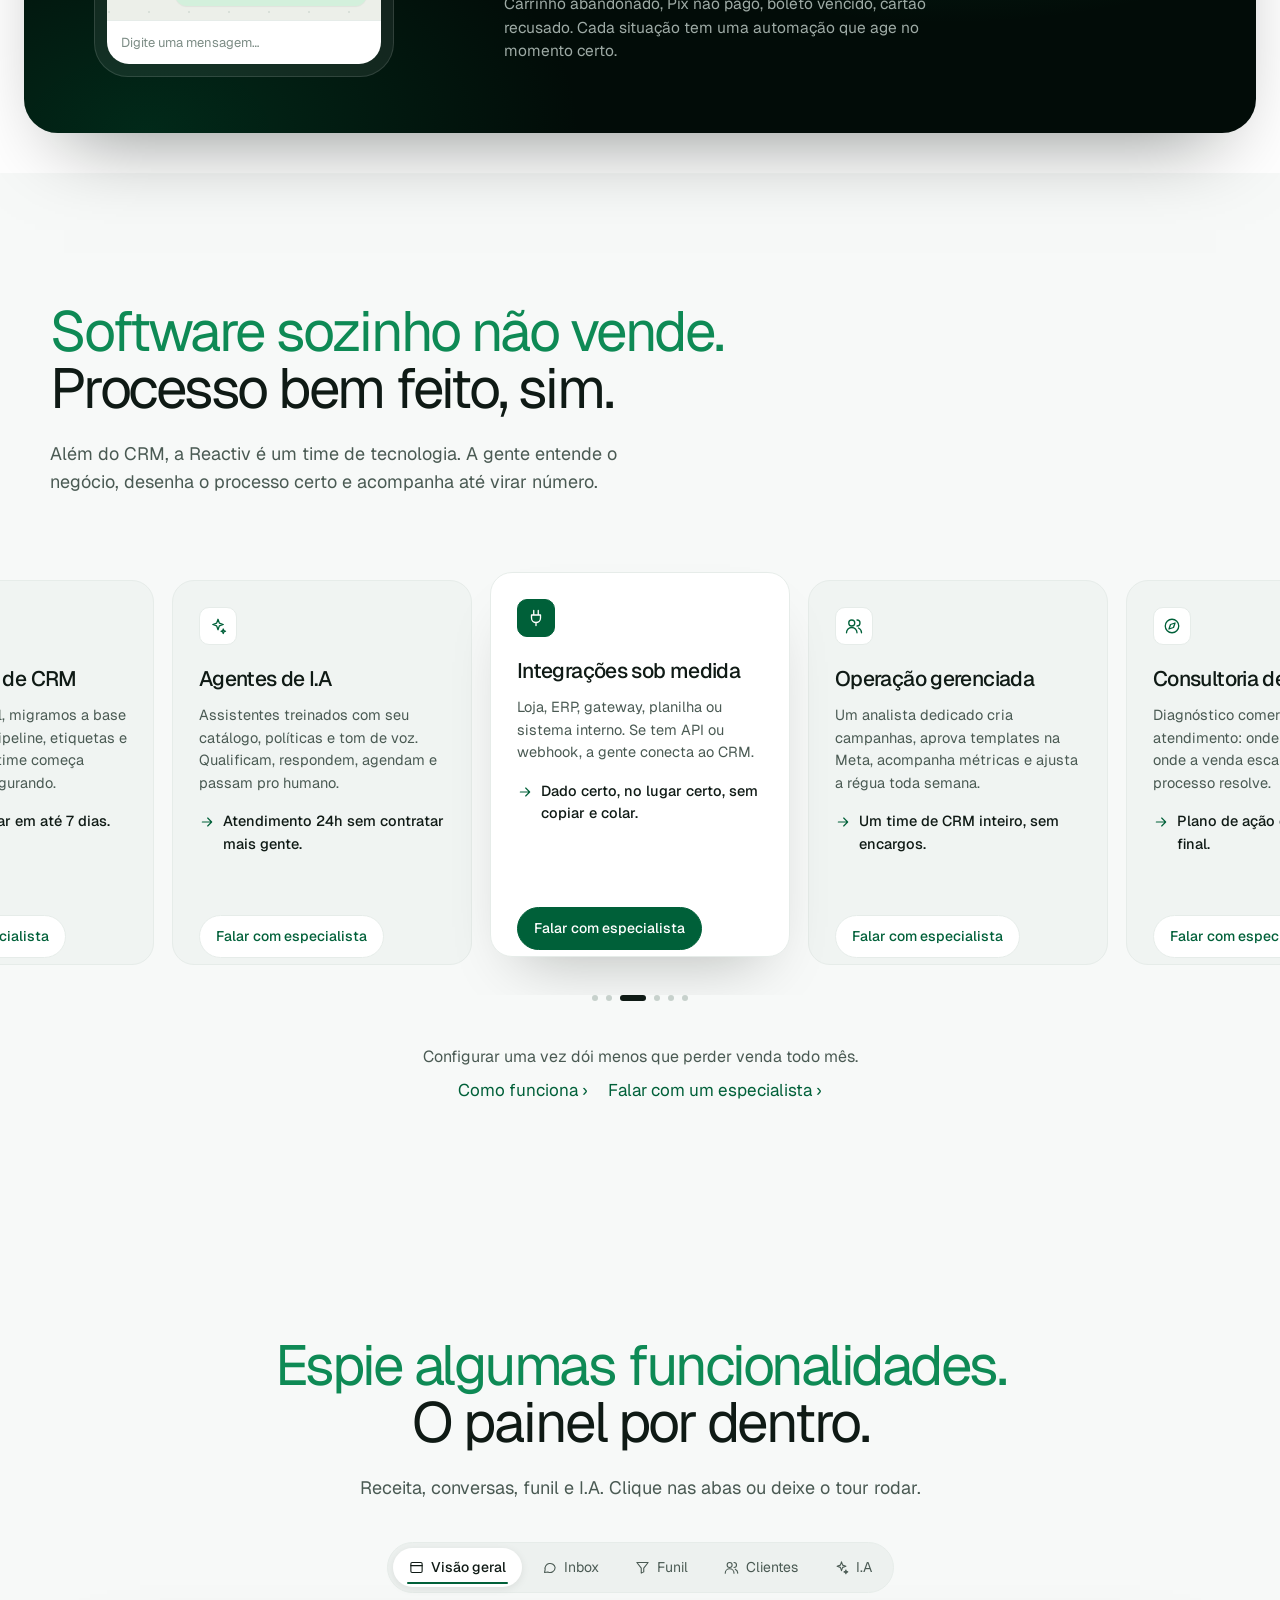
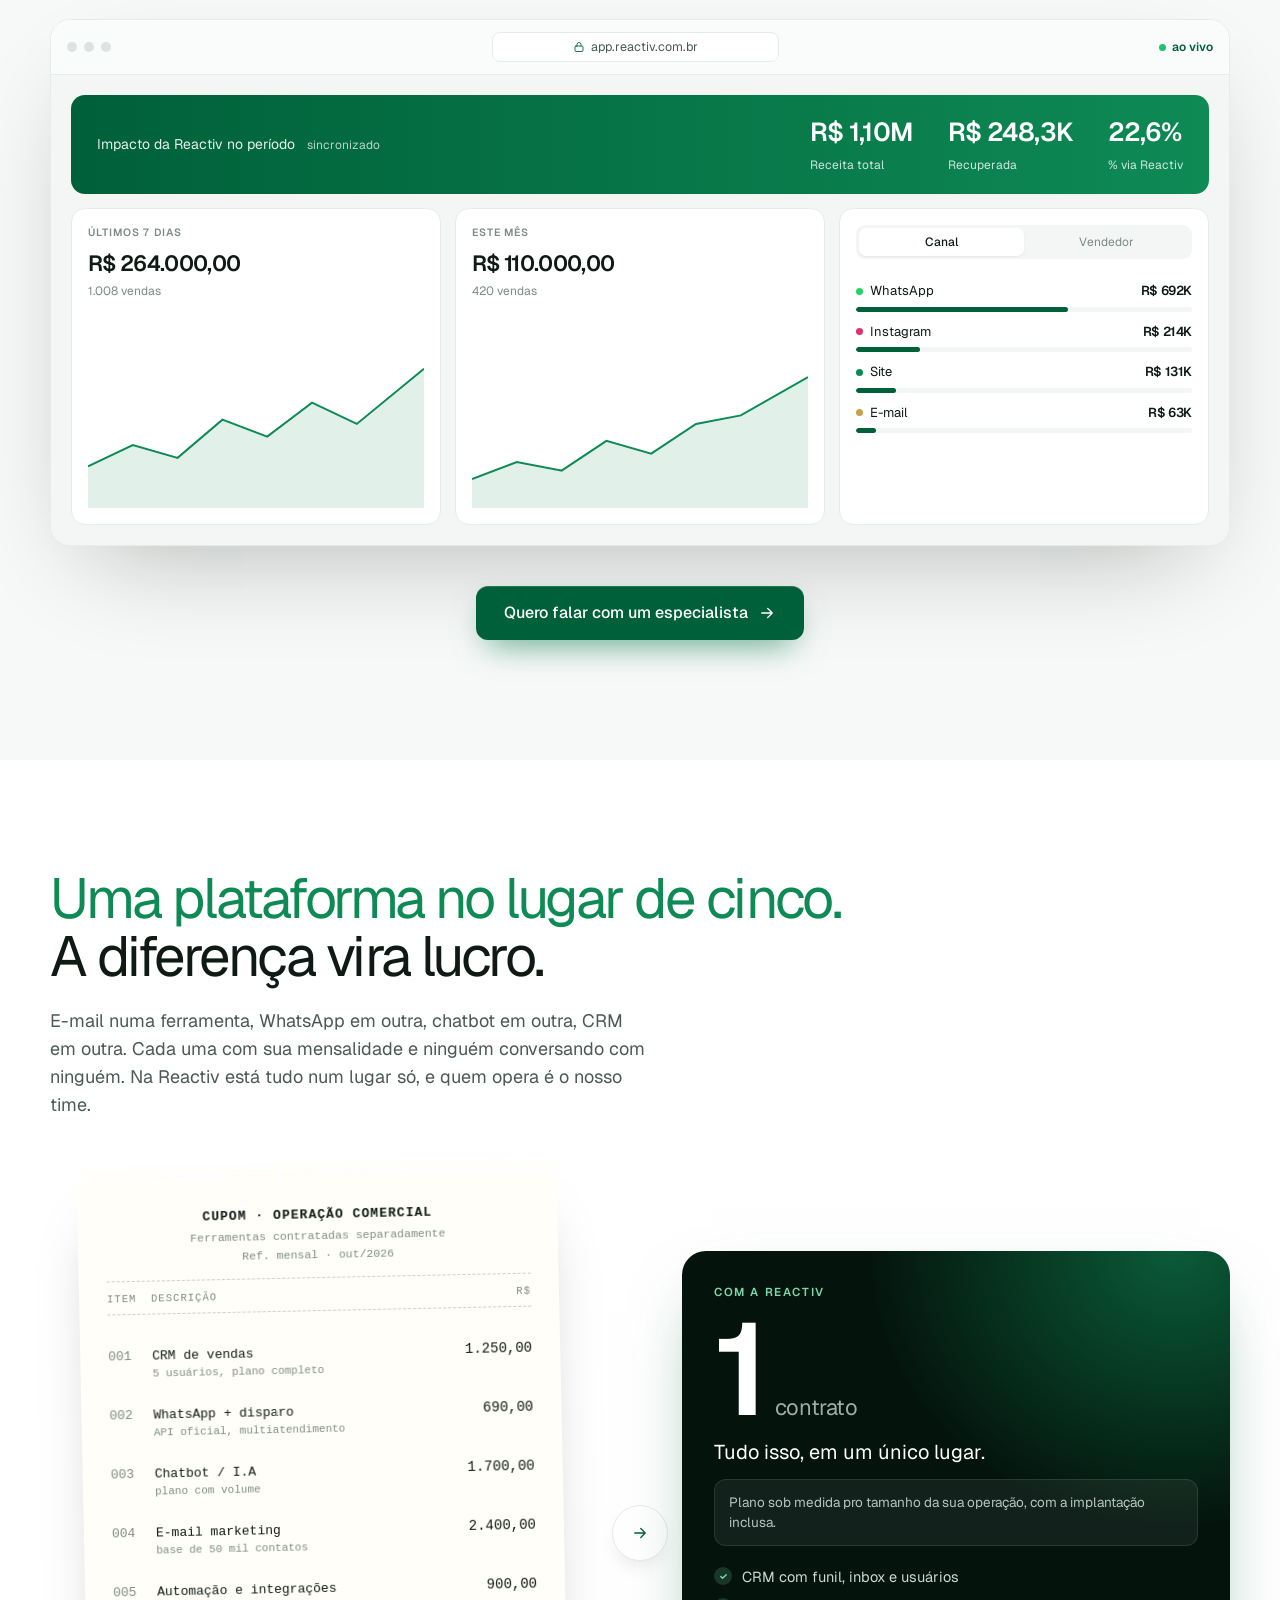
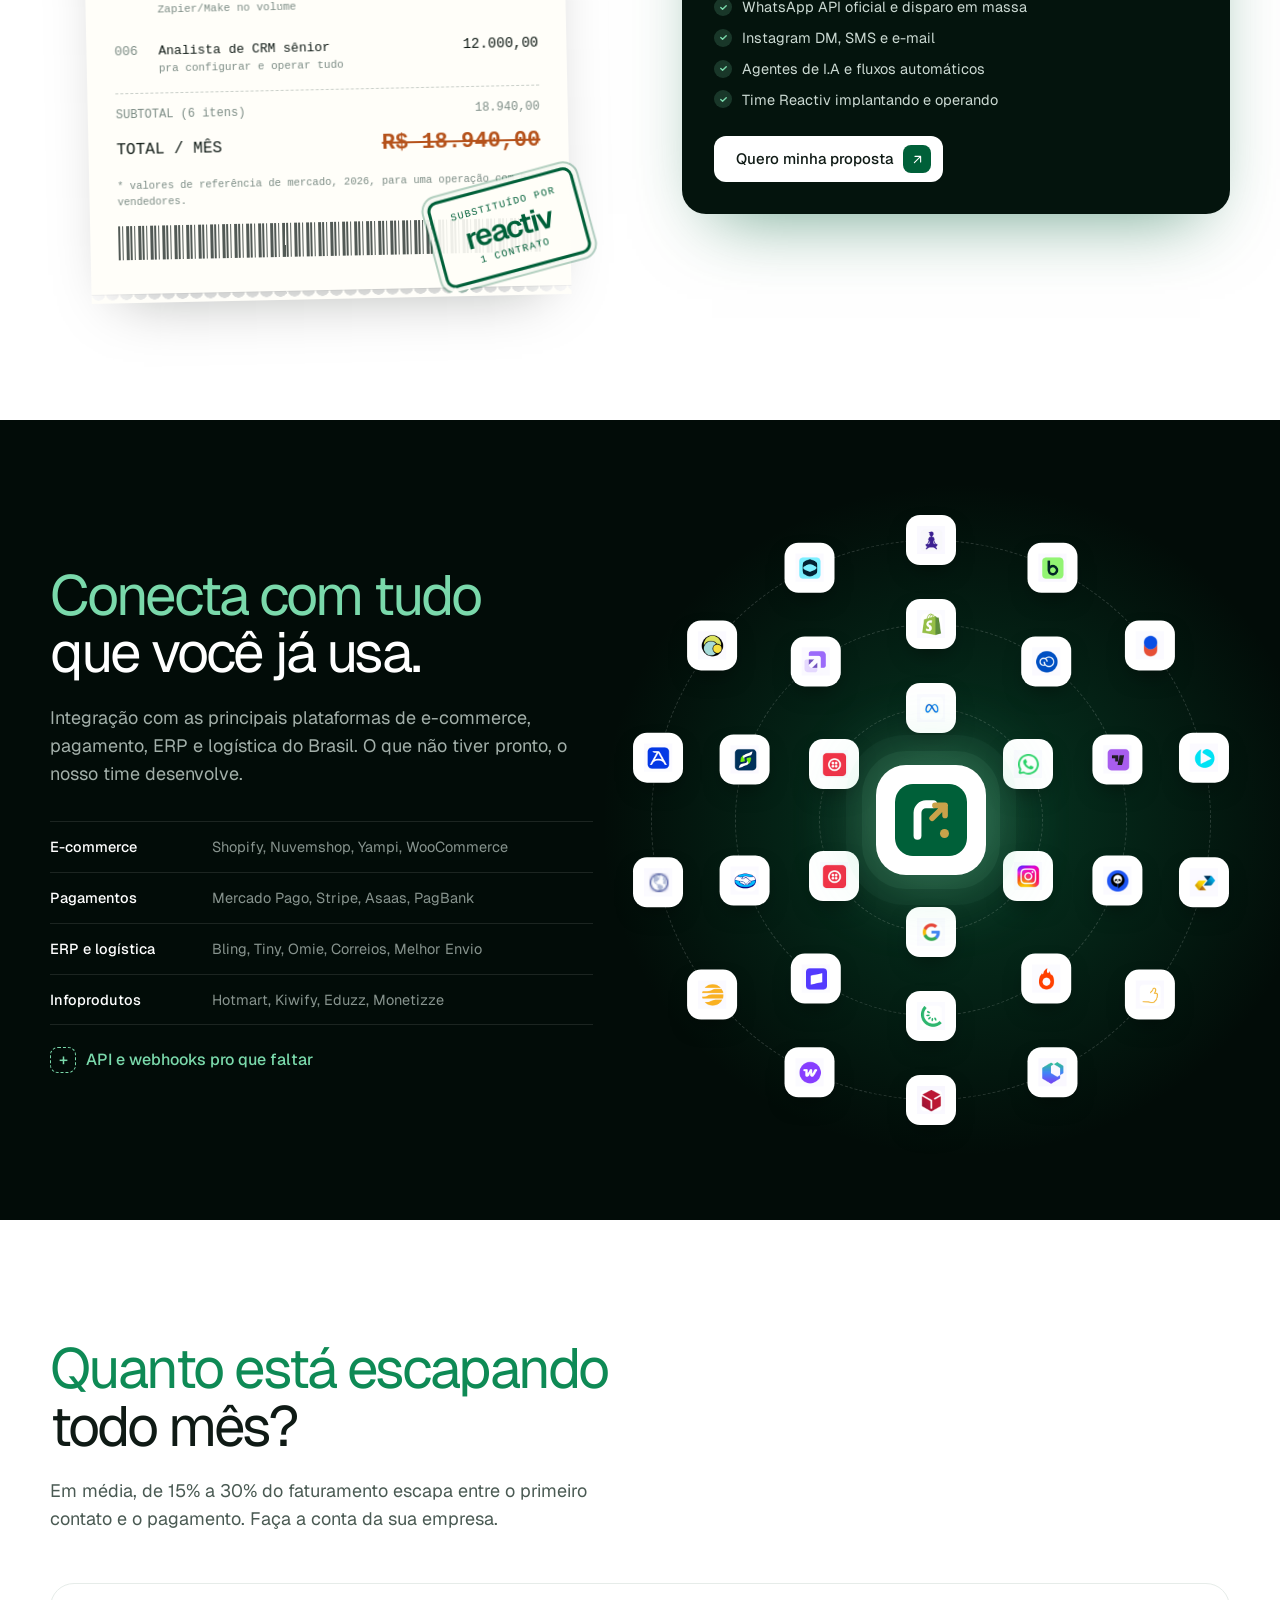
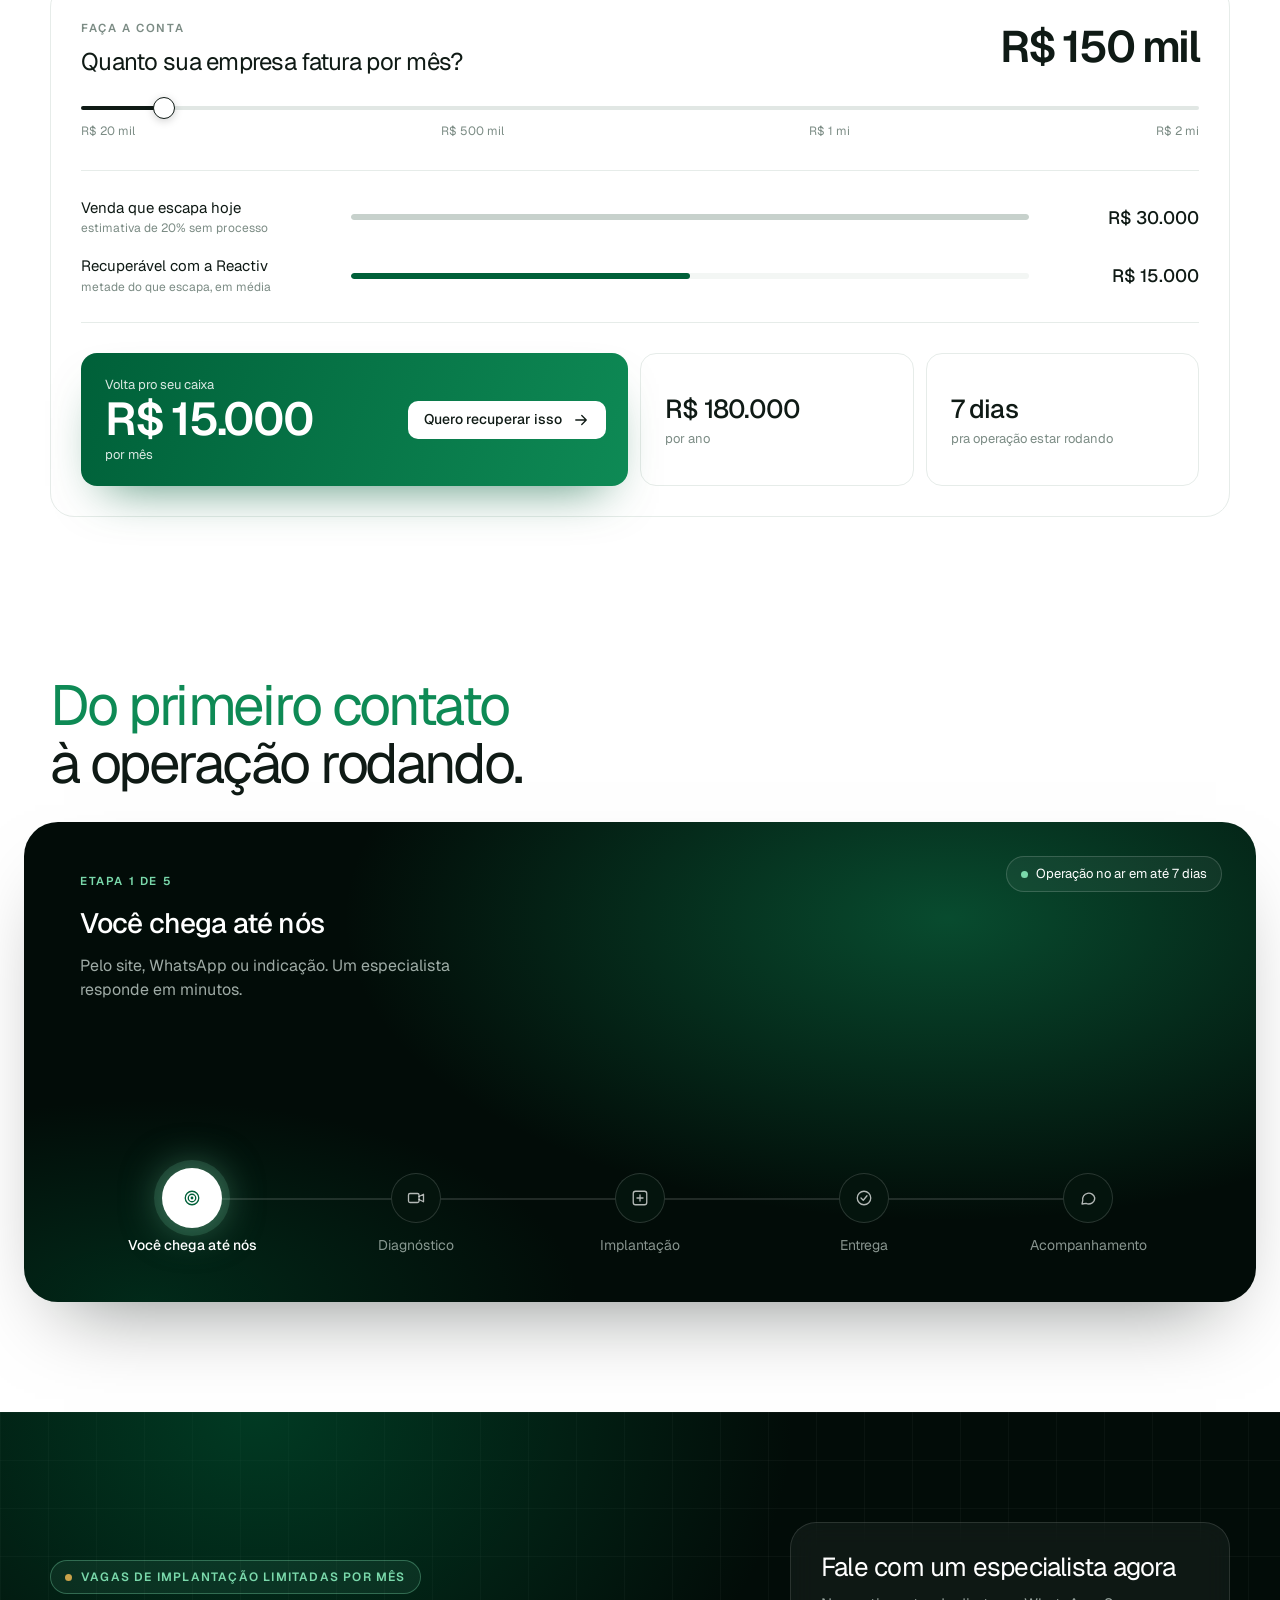
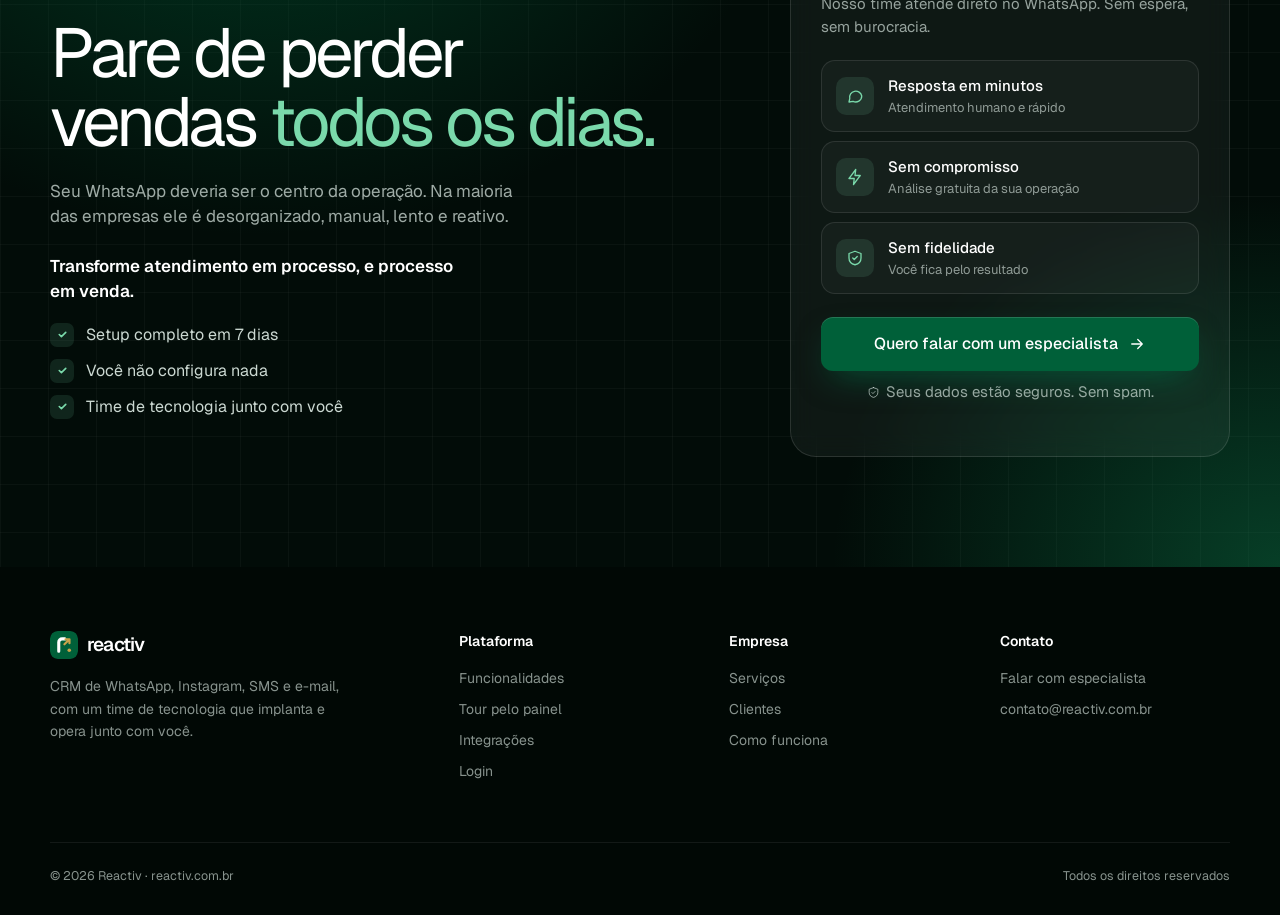
==== commit c0cc603e: "Novo hero com fundo aurora verde e time dedicado Co-Authored-By: Claude Opus 5.5 <noreply@anthropic." ====
--- a/index.html
+++ b/index.html
@@ -10,7 +10,7 @@
   <link rel="preconnect" href="https://fonts.googleapis.com">
   <link rel="preconnect" href="https://fonts.gstatic.com" crossorigin>
   <link href="https://fonts.googleapis.com/css2?family=Geist:wght@300;400;500;600;700&display=swap" rel="stylesheet">
-  <link rel="stylesheet" href="styles.css?v=10">
+  <link rel="stylesheet" href="styles.css?v=13">
 </head>
 <body>
 
@@ -48,7 +48,8 @@
     <symbol id="i-dollar" viewBox="0 0 24 24"><path d="M12 2v20M17 6H9.5a3.5 3.5 0 0 0 0 7h5a3.5 3.5 0 0 1 0 7H6"/></symbol>
     <symbol id="i-store" viewBox="0 0 24 24"><path d="M3 9 5 3h14l2 6M3 9h18v2a3 3 0 0 1-6 0 3 3 0 0 1-6 0 3 3 0 0 1-6 0V9ZM5 13v8h14v-8"/></symbol>
     <symbol id="i-calendar" viewBox="0 0 24 24"><rect x="3" y="5" width="18" height="16" rx="2"/><path d="M3 10h18M8 3v4M16 3v4"/></symbol>
-    <symbol id="i-play"viewBox="0 0 24 24"><path d="M6 4v16l14-8L6 4Z"/></symbol>
+    <symbol id="i-phone" viewBox="0 0 24 24"><path d="M22 16.9v3a2 2 0 0 1-2.2 2 19.8 19.8 0 0 1-8.6-3.1 19.5 19.5 0 0 1-6-6A19.8 19.8 0 0 1 2.1 4.2 2 2 0 0 1 4.1 2h3a2 2 0 0 1 2 1.7c.1 1 .4 1.9.7 2.8a2 2 0 0 1-.5 2.1L8 9.9a16 16 0 0 0 6 6l1.3-1.3a2 2 0 0 1 2.1-.4c.9.3 1.8.6 2.8.7a2 2 0 0 1 1.7 2Z"/></symbol>
+    <symbol id="i-play" viewBox="0 0 24 24"><path d="M6 4v16l14-8L6 4Z"/></symbol>
   </defs>
 </svg>
 
@@ -76,27 +77,46 @@
 <main>
 
   <!-- HERO -->
-  <section class="hero" id="top">
-    <div class="hero__bg" aria-hidden="true">
-      <div class="hero__ghost">
-        <div class="gh-row"><i style="width:38%"></i><i style="width:22%"></i></div>
-        <div class="gh-cards"><b></b><b></b><b></b></div>
-        <div class="gh-chart"></div>
-        <div class="gh-row"><i style="width:60%"></i></div>
-        <div class="gh-row"><i style="width:44%"></i><i style="width:18%"></i></div>
-      </div>
-    </div>
-    <div class="wrap hero__in">
-      <span class="hero__badge"><i></i>CRM + time de tecnologia, num só contrato</span>
-      <h1 class="hero__title">
-        <span class="t-mute">Seu cliente chama.</span>
-        Quem responde primeiro<br class="br-d"> leva a venda.
-      </h1>
-      <div class="hero__foot">
-        <p class="hero__sub">CRM, automações e I.A num só lugar, com um time que implanta e opera junto com você. Use a nossa estrutura de <span class="hl">WhatsApp</span>.</p>
-        <div class="hero__btns">
-          <a href="#contato" data-open-form class="btn btn--brand btn--lg">Quero uma análise gratuita <svg class="ic"><use href="#i-arrow"/></svg></a>
-          <a href="#painel" class="hero__peek"><svg class="ic ic--fill"><use href="#i-play"/></svg>Veja o painel por dentro</a>
+  <section class="hx" id="top">
+    <div class="hx__bg" aria-hidden="true"><i></i><i></i></div>
+    <div class="hx__in">
+      <span class="hx__badge"><img src="img/logo-mark.svg" alt="" width="20" height="20">Você opera. A Reactiv faz a receita crescer.</span>
+      <h1 class="hx__title">Você mantém a operação. <br>Nós criamos novas fontes de receita.</h1>
+      <p class="hx__sub">CRM, agentes de I.A e um <b>time dedicado da Reactiv</b> que implanta, opera e encontra receita nova todo mês: recuperação, recompra, reativação e novos canais. Sem você precisar se preocupar.</p>
+
+      <div class="hx__prompt">
+        <span class="hx__spark"><img src="img/logo-mark.svg" alt="" width="26" height="26"></span>
+        <span class="hx__typed" id="typed">Recuperar vendas perdidas</span><i class="hx__caret"></i>
+        <a href="#contato" data-open-form class="hx__go">Falar com o time</a>
+      </div>
+      <div class="hx__chips">
+        <button data-open-form><span>$</span>Criar régua de recompra</button>
+        <button data-open-form><span><svg class="ic"><use href="#i-phone"/></svg></span>Call center com I.A</button>
+        <button data-open-form><span><svg class="ic"><use href="#i-repeat"/></svg></span>Reativar clientes parados</button>
+      </div>
+
+      <div class="hx__stage" aria-hidden="true">
+        <div class="hx__side hx__side--l">
+          <div class="hx__mate"><i style="background:#cfe7da">AP</i><div><b>Ana Paula</b><small>Gerente de conta</small></div></div>
+          <div class="hx__mate"><i style="background:#f3e3c4">LM</i><div><b>Léo Martins</b><small>Especialista em automação</small></div></div>
+          <div class="hx__mate"><i style="background:#dfe3f3">BR</i><div><b>Bia Rocha</b><small>Analista de dados</small></div></div>
+          <div class="hx__note"><span>✓</span><div><b>Seu time dedicado</b><small>no WhatsApp, todo dia</small></div></div>
+        </div>
+
+        <div class="hx__phone">
+          <div class="hx__notch"></div>
+          <div class="hx__head"><span class="hx__av"><img src="img/logo-mark.svg" alt="" width="40" height="40"></span><div><b>Reactiv · Seu time</b><small>● online</small></div><em>WhatsApp</em></div>
+          <div class="hx__chat" id="hxChat"></div>
+        </div>
+
+        <div class="hx__side hx__side--r">
+          <div class="hx__rev">
+            <p>Novas fontes de receita</p>
+            <div><span><i style="--c:#7ad9ab"></i>Reativação<small>142 clientes voltaram</small></span><b>R$ 38,4k</b></div>
+            <div><span><i style="--c:#c9a24a"></i>Recompra<small>régua de 25 dias</small></span><b>R$ 21,9k</b></div>
+            <div><span><i style="--c:#0e8a55"></i>Recuperação<small>carrinho e Pix</small></span><b>R$ 47,2k</b></div>
+          </div>
+          <div class="hx__note hx__note--r"><span><svg class="ic"><use href="#i-calendar"/></svg></span><div><b>Reunião de resultados</b><small>toda semana, com o seu time</small></div></div>
         </div>
       </div>
     </div>
@@ -605,6 +625,6 @@
   </form>
 </div>
 
-<script src="script.js?v=10"></script>
+<script src="script.js?v=13"></script>
 </body>
 </html>
--- a/styles.css
+++ b/styles.css
@@ -675,3 +675,93 @@
 .orbit__ring--2 .orb i { animation-direction: normal; }
 .orb img { animation: none !important; }
 @media (max-width: 860px) { .orb i { border-radius: 11px; } }
+
+/* ===== HERO (estilo aurora) ===== */
+.hx { position: relative; background: #020a07; color: #fff; overflow: hidden; isolation: isolate; padding: 150px 24px 0; text-align: center; }
+.hx__bg { position: absolute; inset: 0; z-index: -1; }
+.hx__bg::before { content: ""; position: absolute; inset: -10%; background: url(img/hero-aurora.jpg) center 30% / cover no-repeat; animation: aurora 28s ease-in-out infinite; }
+.hx__bg::after { content: ""; position: absolute; inset: 0; background: linear-gradient(180deg, rgba(2, 10, 7, .15) 0%, rgba(2, 10, 7, .35) 45%, #020a07 88%); }
+.hx__bg i { position: absolute; border-radius: 50%; filter: blur(80px); opacity: .5; animation: aurora 34s ease-in-out -8s infinite reverse; }
+.hx__bg i:first-child { width: 520px; height: 520px; left: -120px; top: -120px; background: rgba(0, 96, 57, .7); }
+.hx__bg i:last-child { width: 420px; height: 420px; right: -80px; top: 80px; background: rgba(201, 162, 74, .18); }
+@keyframes aurora { 0%, 100% { transform: translate3d(-3%, 0, 0) scale(1.08); } 50% { transform: translate3d(3%, 2%, 0) scale(1.16); } }
+.hx__in { max-width: 1180px; margin: 0 auto; }
+.hx__badge { display: inline-flex; align-items: center; gap: 9px; padding: 6px 14px 6px 6px; border-radius: 999px; background: rgba(255, 255, 255, .08); border: 1px solid rgba(255, 255, 255, .16); backdrop-filter: blur(10px); font-size: 14px; font-weight: 500; animation: hxIn .9s var(--ease) both; }
+.hx__badge img { border-radius: 6px; }
+.hx__title { font-size: clamp(38px, 5.2vw, 76px); font-weight: 600; letter-spacing: -.045em; line-height: 1.02; margin: 26px auto 0; max-width: 18ch; text-wrap: balance; animation: hxIn .9s .08s var(--ease) both; }
+.hx__sub { font-size: clamp(16px, 1.5vw, 20px); color: rgba(225, 240, 232, .8); max-width: 760px; margin: 22px auto 0; line-height: 1.55; animation: hxIn .9s .16s var(--ease) both; }
+.hx__sub b { color: #fff; font-weight: 600; }
+@keyframes hxIn { from { opacity: 0; transform: translateY(22px); filter: blur(10px); } }
+.hx__prompt { position: relative; display: flex; align-items: center; gap: 12px; max-width: 620px; margin: 36px auto 0; padding: 9px 9px 9px 12px; border-radius: 999px; background: rgba(4, 18, 12, .82); text-align: left; box-shadow: 0 0 0 1.5px rgba(122, 217, 171, .55), 0 0 0 6px rgba(122, 217, 171, .08), 0 20px 50px -10px rgba(14, 138, 85, .55); animation: hxIn .9s .24s var(--ease) both; }
+.hx__spark { width: 34px; height: 34px; border-radius: 50%; display: grid; place-items: center; background: #fff; flex: none; }
+.hx__spark img { border-radius: 6px; }
+.hx__typed { font-size: 17px; font-weight: 500; white-space: nowrap; overflow: hidden; }
+.hx__caret { width: 2px; height: 20px; background: var(--mint); animation: blink 1s steps(2) infinite; margin-left: -8px; }
+.hx__go { margin-left: auto; flex: none; padding: 11px 20px; border-radius: 999px; background: linear-gradient(180deg, #0e8a55, var(--brand)); font-size: 14.5px; font-weight: 600; box-shadow: inset 0 1px 0 rgba(255, 255, 255, .25), 0 8px 20px -8px rgba(14, 138, 85, .9); transition: filter .2s; }
+.hx__go:hover { filter: brightness(1.12); }
+.hx__chips { display: flex; justify-content: center; flex-wrap: wrap; gap: 8px; margin-top: 16px; animation: hxIn .9s .3s var(--ease) both; }
+.hx__chips button { display: flex; align-items: center; gap: 9px; padding: 8px 16px 8px 8px; border-radius: 999px; background: rgba(255, 255, 255, .06); border: 1px solid rgba(255, 255, 255, .14); backdrop-filter: blur(8px); font-size: 14px; color: rgba(255, 255, 255, .9); transition: background .2s; }
+.hx__chips button:hover { background: rgba(255, 255, 255, .12); }
+.hx__chips span { width: 24px; height: 24px; border-radius: 50%; display: grid; place-items: center; background: rgba(122, 217, 171, .16); color: var(--mint); font-size: 12px; font-weight: 600; }
+.hx__chips .ic { width: 13px; height: 13px; }
+
+.hx__stage { position: relative; display: grid; grid-template-columns: 1fr 360px 1fr; align-items: end; gap: 30px; margin-top: 56px; height: 470px; animation: hxIn 1s .4s var(--ease) both; }
+.hx__phone { position: relative; align-self: start; height: 560px; padding: 14px 12px 0; border-radius: 46px 46px 0 0; background: #050d0a; border: 1px solid rgba(255, 255, 255, .14); border-bottom: 0; box-shadow: 0 -10px 80px -20px rgba(14, 138, 85, .55), inset 0 1px 0 rgba(255, 255, 255, .08); text-align: left; overflow: hidden; }
+.hx__notch { width: 90px; height: 6px; border-radius: 6px; background: rgba(255, 255, 255, .14); margin: 0 auto 14px; }
+.hx__head { display: flex; align-items: center; gap: 10px; padding: 0 8px 14px; border-bottom: 1px solid rgba(255, 255, 255, .08); }
+.hx__av { width: 40px; height: 40px; border-radius: 50%; overflow: hidden; background: #fff; flex: none; box-shadow: 0 0 0 2px rgba(122, 217, 171, .5); }
+.hx__head b { display: block; font-size: 14.5px; } .hx__head small { font-size: 12px; color: var(--mint); }
+.hx__head em { margin-left: auto; font-style: normal; font-size: 11.5px; font-weight: 600; padding: 4px 10px; border-radius: 999px; background: rgba(37, 211, 102, .14); color: #3ee07f; }
+.hx__chat { display: flex; flex-direction: column; gap: 10px; padding: 16px 4px; }
+.hx__msg { max-width: 86%; padding: 11px 14px; border-radius: 16px; font-size: 14px; line-height: 1.45; background: rgba(255, 255, 255, .07); border: 1px solid rgba(255, 255, 255, .1); animation: hxMsg .5s var(--ease) both; }
+.hx__msg.me { align-self: flex-end; background: rgba(14, 138, 85, .28); border-color: rgba(122, 217, 171, .25); }
+.hx__msg b { color: var(--mint); }
+.hx__msg small { display: block; text-align: right; font-size: 10.5px; opacity: .5; margin-top: 2px; }
+.hx__typing { display: flex; gap: 5px; padding: 12px 16px; width: fit-content; border-radius: 16px; background: rgba(255, 255, 255, .07); }
+.hx__typing i { width: 6px; height: 6px; border-radius: 50%; background: #fff; animation: typing 1.2s infinite; }
+.hx__typing i:nth-child(2) { animation-delay: .15s; } .hx__typing i:nth-child(3) { animation-delay: .3s; }
+@keyframes typing { 0%, 60%, 100% { opacity: .25; } 30% { opacity: 1; } }
+@keyframes hxMsg { from { opacity: 0; transform: translateY(10px) scale(.97); } }
+
+.hx__side { display: grid; gap: 10px; align-self: center; text-align: left; }
+.hx__side--l { justify-items: end; }
+.hx__mate, .hx__note, .hx__rev { padding: 12px 16px; border-radius: 16px; background: rgba(8, 24, 17, .72); border: 1px solid rgba(255, 255, 255, .1); backdrop-filter: blur(10px); }
+.hx__mate { display: flex; align-items: center; gap: 12px; width: 250px; }
+.hx__mate:nth-child(2) { margin-right: 40px; } .hx__mate:nth-child(3) { opacity: .75; filter: blur(.6px); }
+.hx__mate i { width: 38px; height: 38px; border-radius: 50%; display: grid; place-items: center; font-style: normal; font-size: 12px; font-weight: 700; color: var(--night); flex: none; }
+.hx__mate b, .hx__note b { display: block; font-size: 14px; font-weight: 600; } .hx__mate small, .hx__note small { font-size: 12px; color: rgba(225, 240, 232, .6); }
+.hx__note { display: flex; align-items: center; gap: 12px; width: 260px; margin-right: 20px; }
+.hx__note > span { width: 32px; height: 32px; border-radius: 10px; display: grid; place-items: center; background: rgba(122, 217, 171, .16); color: var(--mint); font-weight: 700; flex: none; }
+.hx__note > span .ic { width: 16px; height: 16px; }
+.hx__rev { width: 320px; display: grid; gap: 12px; }
+.hx__rev p { font-size: 11px; font-weight: 600; letter-spacing: .12em; text-transform: uppercase; color: rgba(225, 240, 232, .5); }
+.hx__rev div { display: flex; align-items: center; justify-content: space-between; }
+.hx__rev span { display: flex; align-items: center; gap: 9px; font-size: 14px; font-weight: 500; }
+.hx__rev span small { display: block; font-size: 11.5px; font-weight: 400; color: rgba(225, 240, 232, .5); }
+.hx__rev span i { width: 7px; height: 7px; border-radius: 50%; background: var(--c); align-self: flex-start; margin-top: 7px; }
+.hx__rev b { font-size: 15px; color: var(--mint); }
+.hx__note--r { margin: 0 0 0 30px; }
+.hx__side { animation: float 7s ease-in-out infinite; }
+.hx__side--r { animation-delay: -3.5s; }
+@keyframes float { 50% { transform: translateY(-8px); } }
+.nav:not(.is-light) .nav__in { background: rgba(2, 10, 7, .45); }
+
+@media (max-width: 1100px) { .hx__stage { grid-template-columns: 1fr 340px; } .hx__side--l { display: none; } }
+@media (max-width: 760px) {
+  .hx { padding: 120px 16px 0; }
+  .hx__title br { display: none; }
+  .hx__typed { font-size: 15px; }
+  .hx__go { padding: 10px 14px; font-size: 13px; }
+  .hx__chips button:nth-child(n+3) { display: none; }
+  .hx__stage { grid-template-columns: 1fr; height: 430px; margin-top: 40px; }
+  .hx__side--r { display: none; }
+  .hx__phone { width: min(340px, 100%); margin: 0 auto; }
+}
+
+html, body { overflow-x: clip; }
+.hx__title { font-size: clamp(34px, 4.4vw, 66px); max-width: none; }
+.hx__bg::before { filter: brightness(.72) saturate(1.05); }
+.hx__bg::after { background: radial-gradient(60% 50% at 50% 35%, rgba(2, 10, 7, .55), transparent 75%), linear-gradient(180deg, rgba(2, 10, 7, .2) 0%, rgba(2, 10, 7, .35) 45%, #020a07 88%); }
+.hx__rev span { display: grid; grid-template-columns: 7px auto; column-gap: 9px; }
+.hx__rev span small { grid-column: 2; }
+.hx__rev span i { grid-row: span 2; }
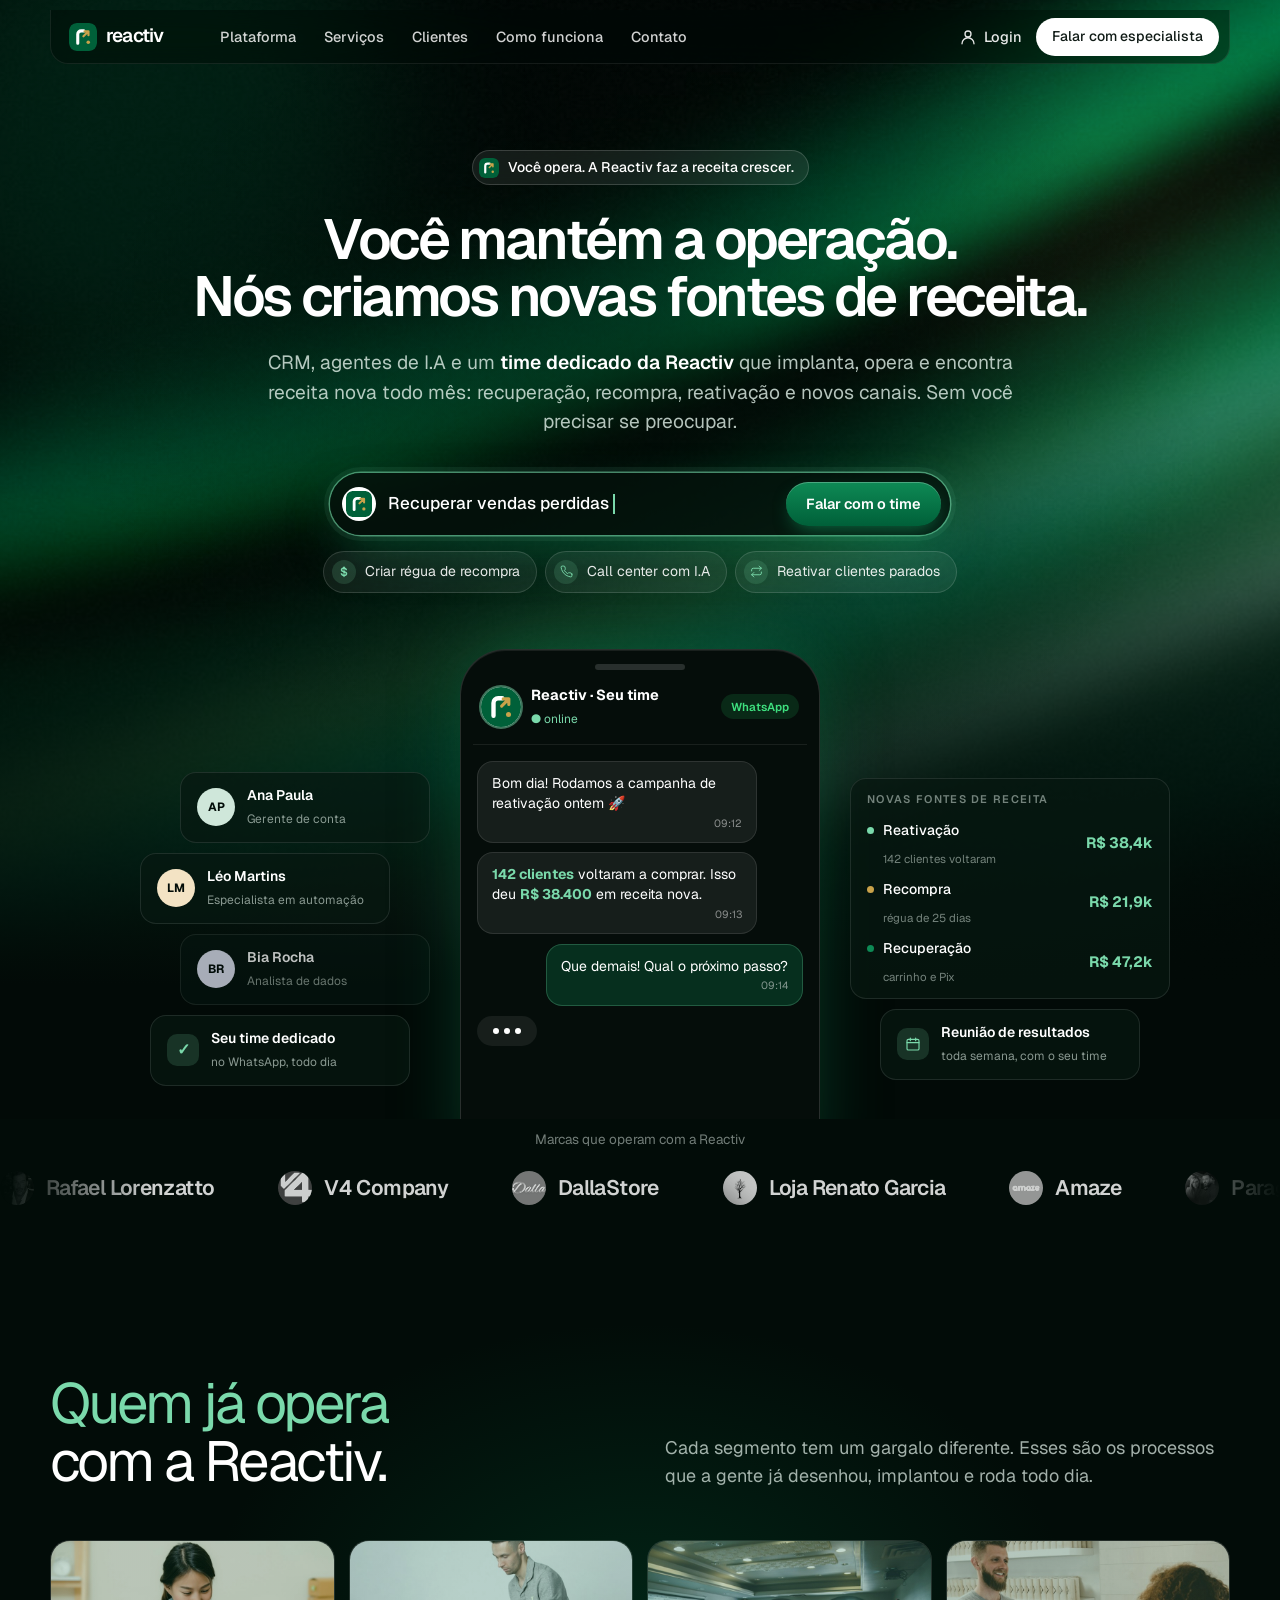
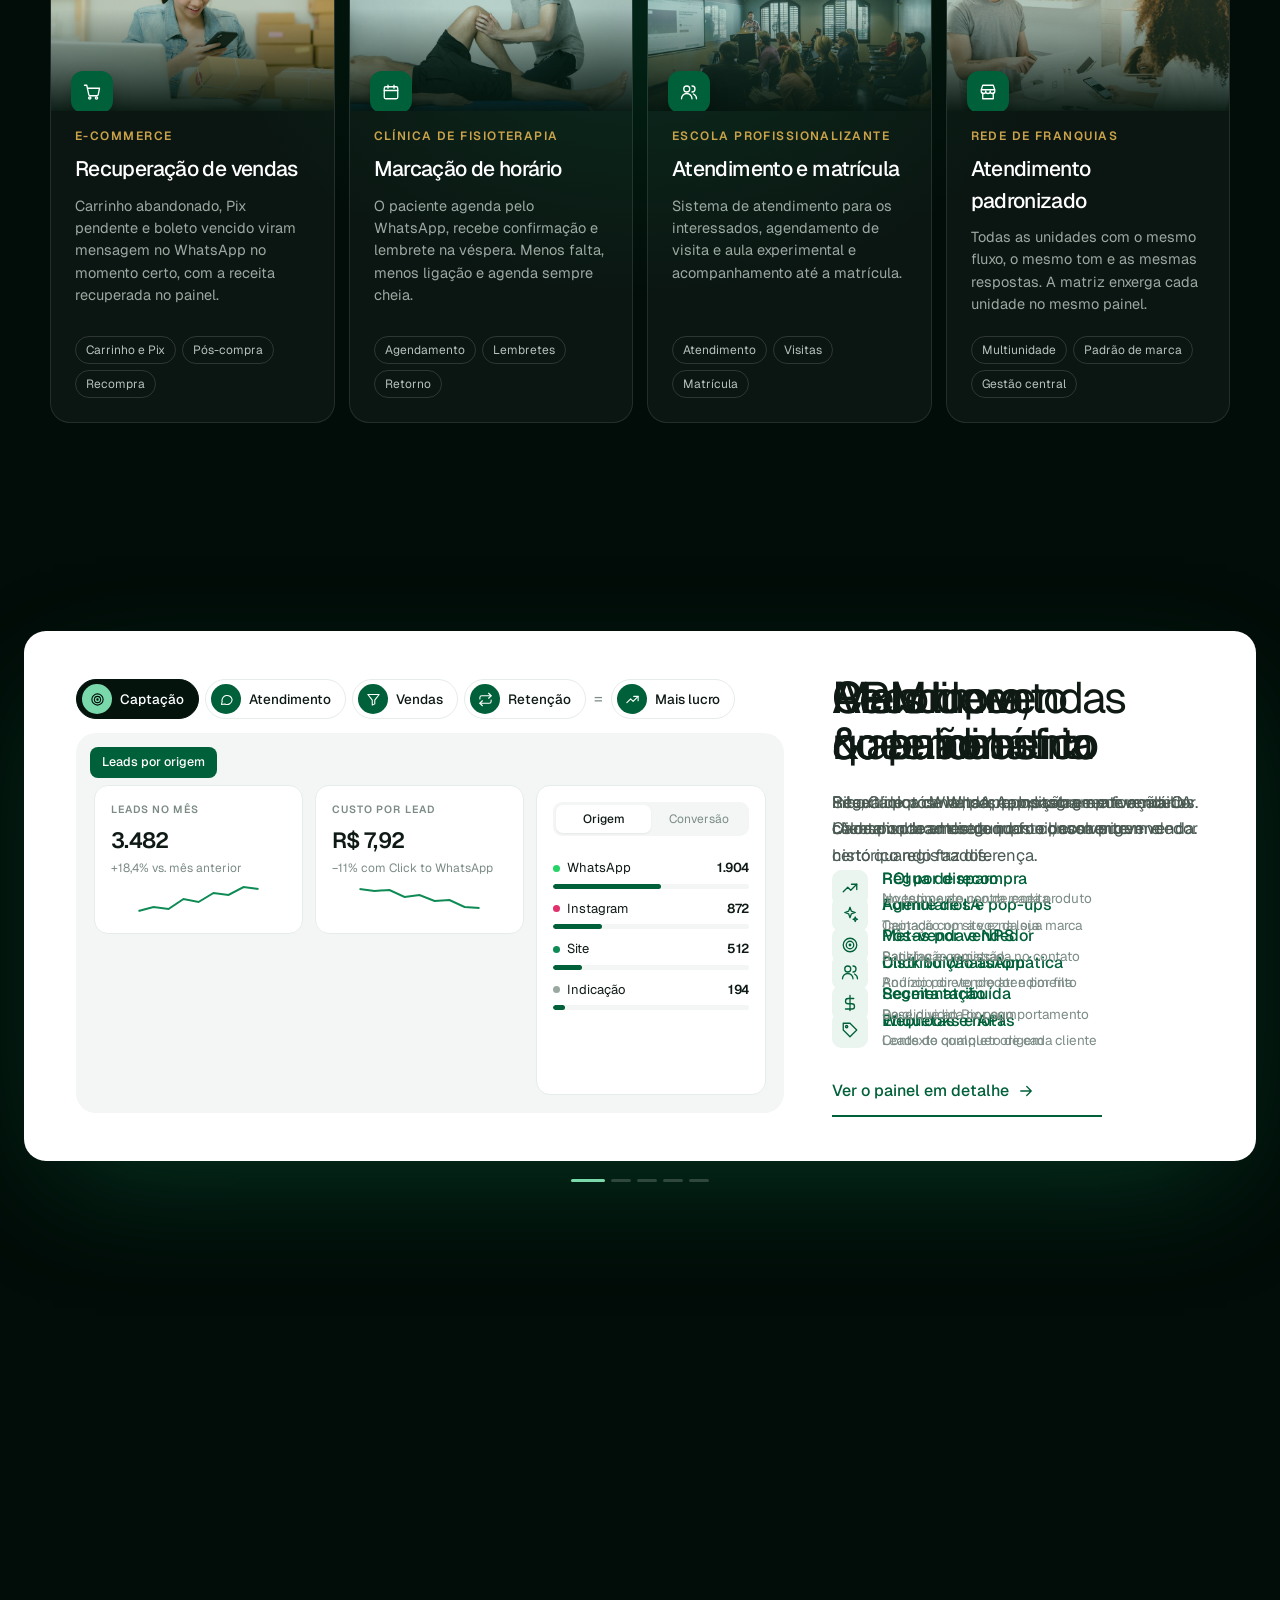
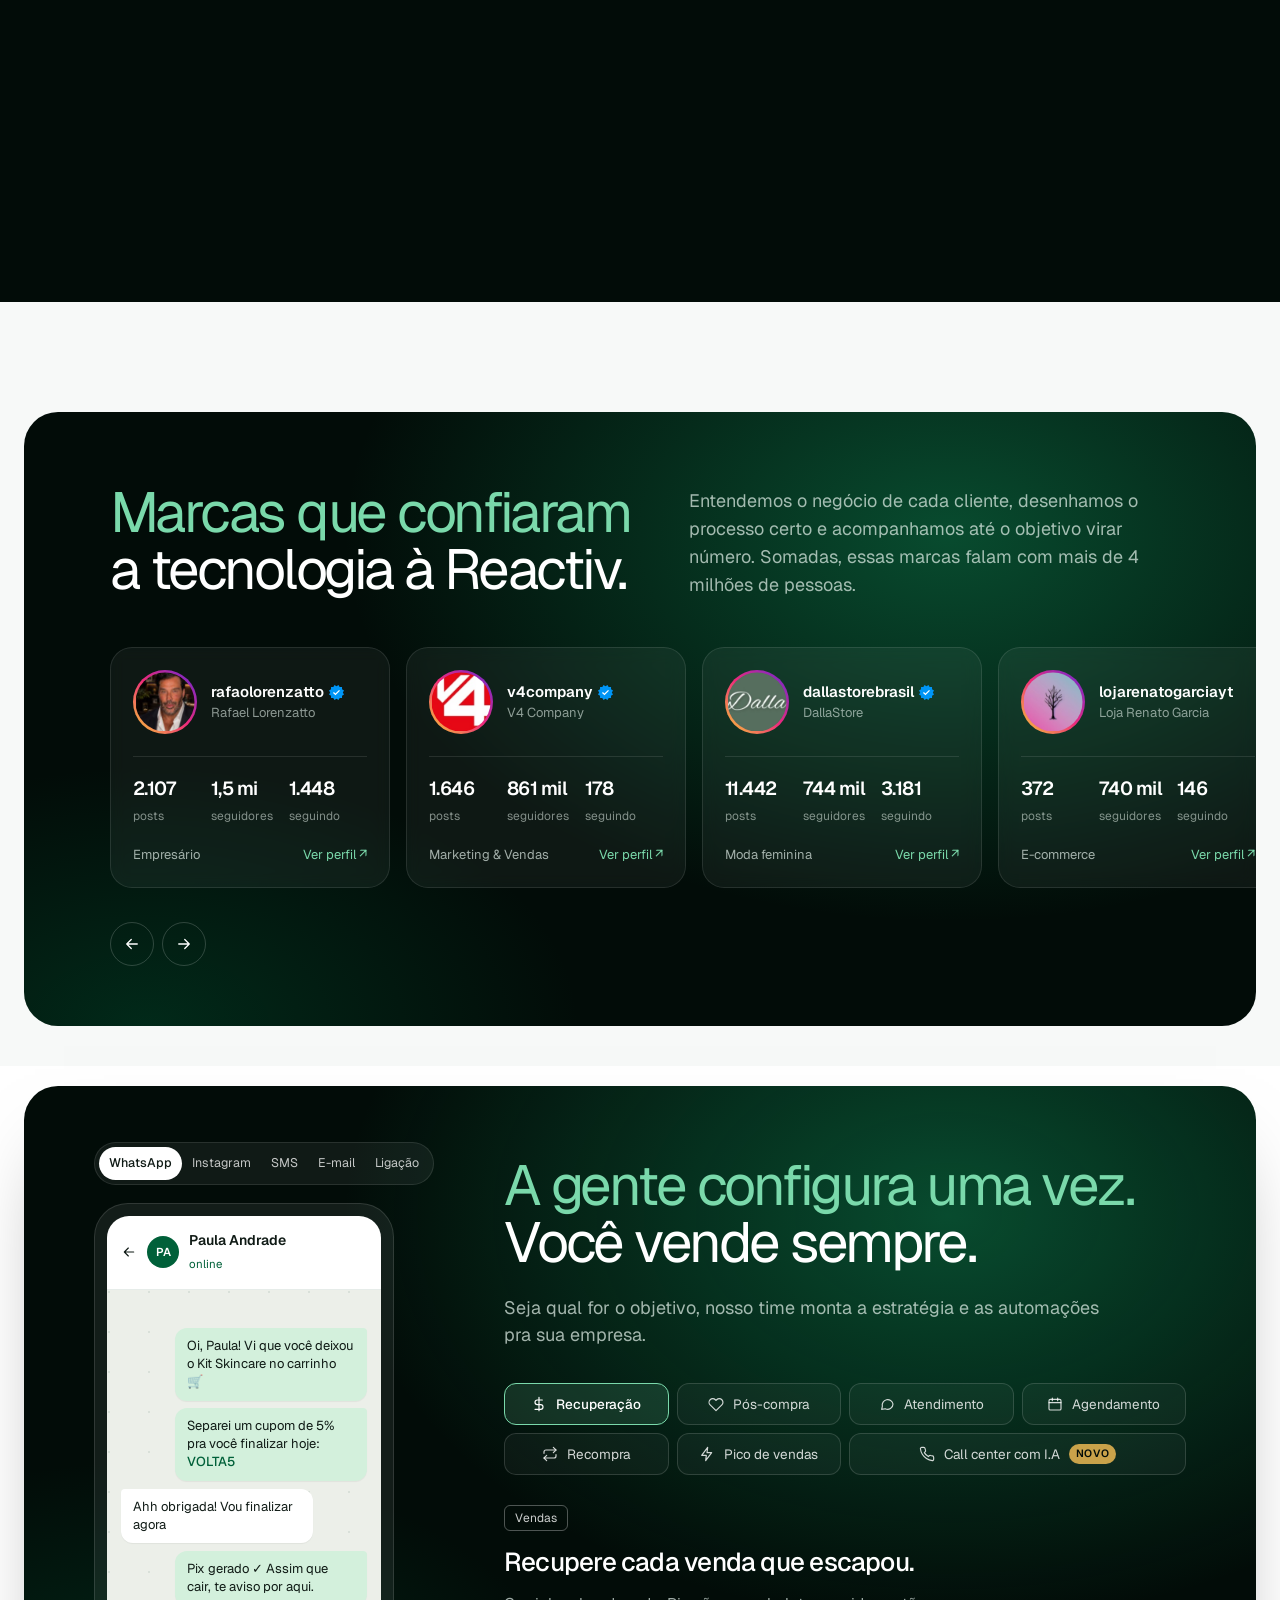
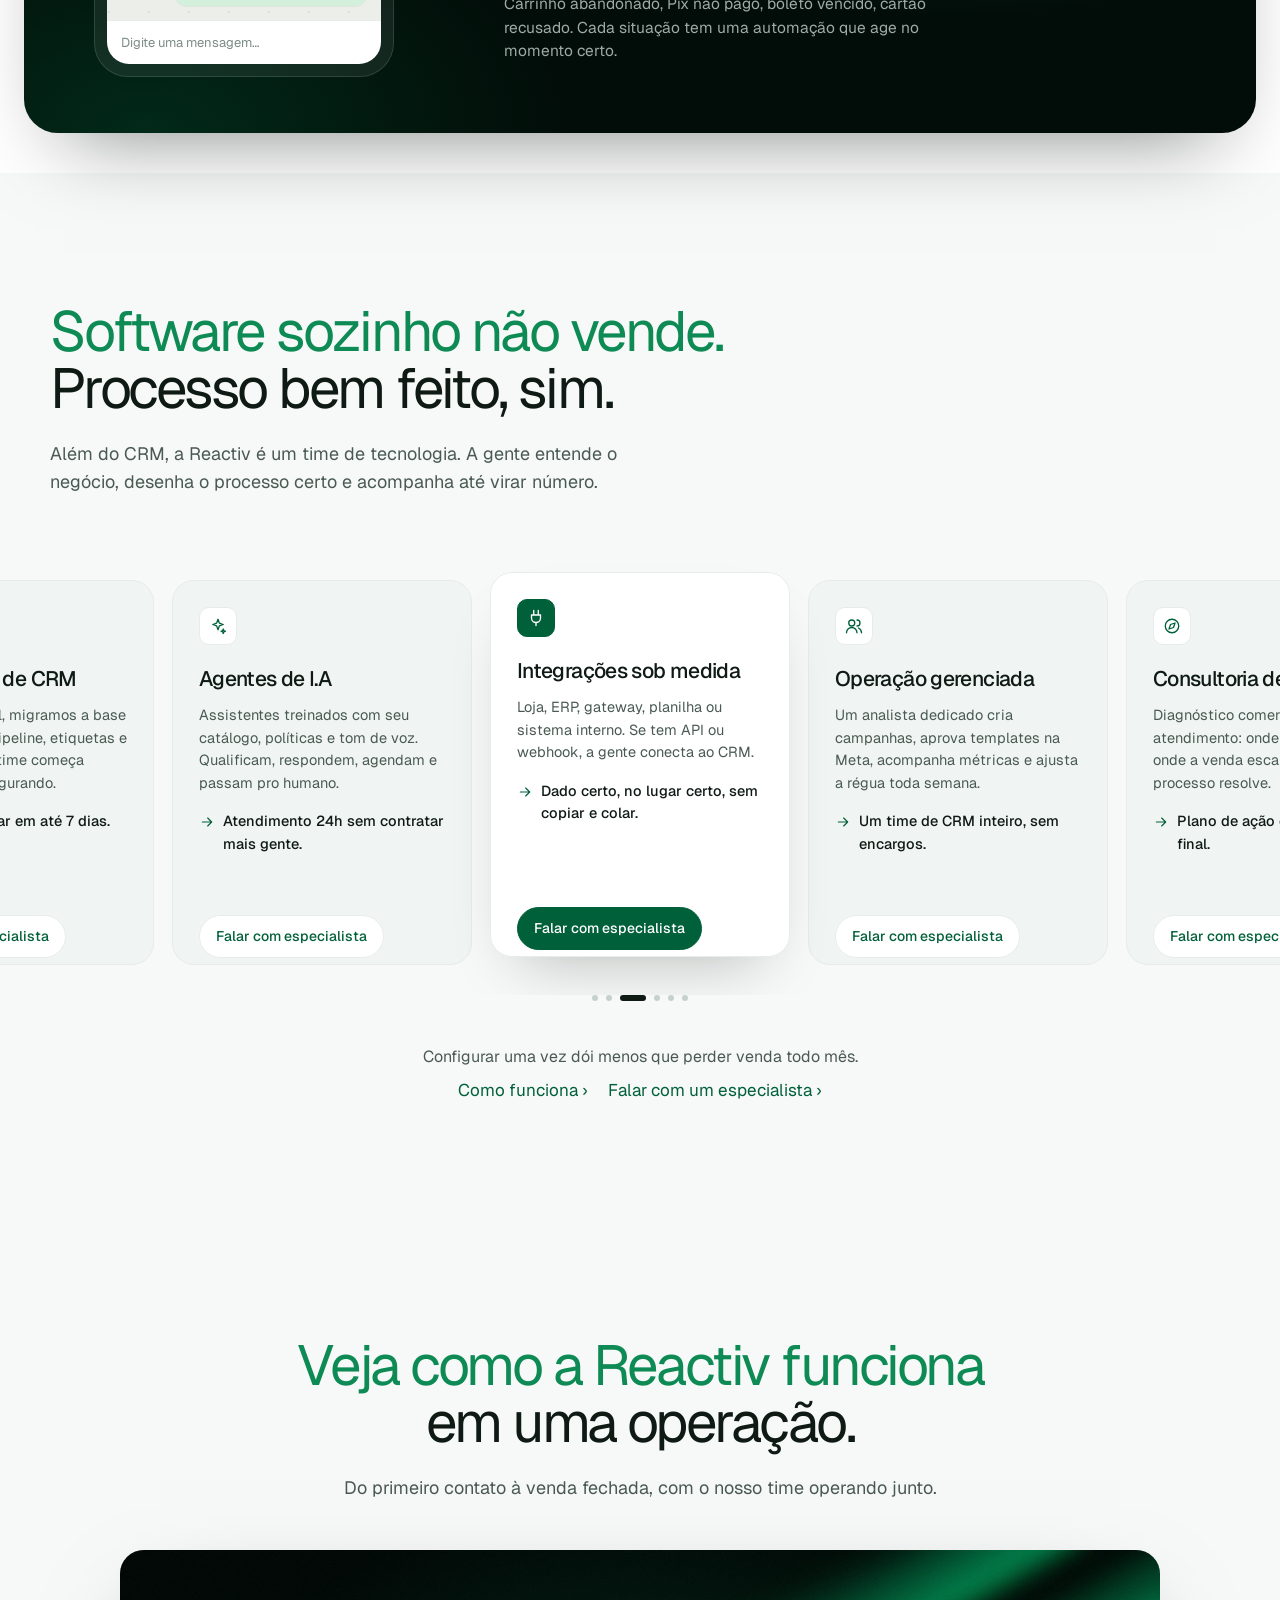
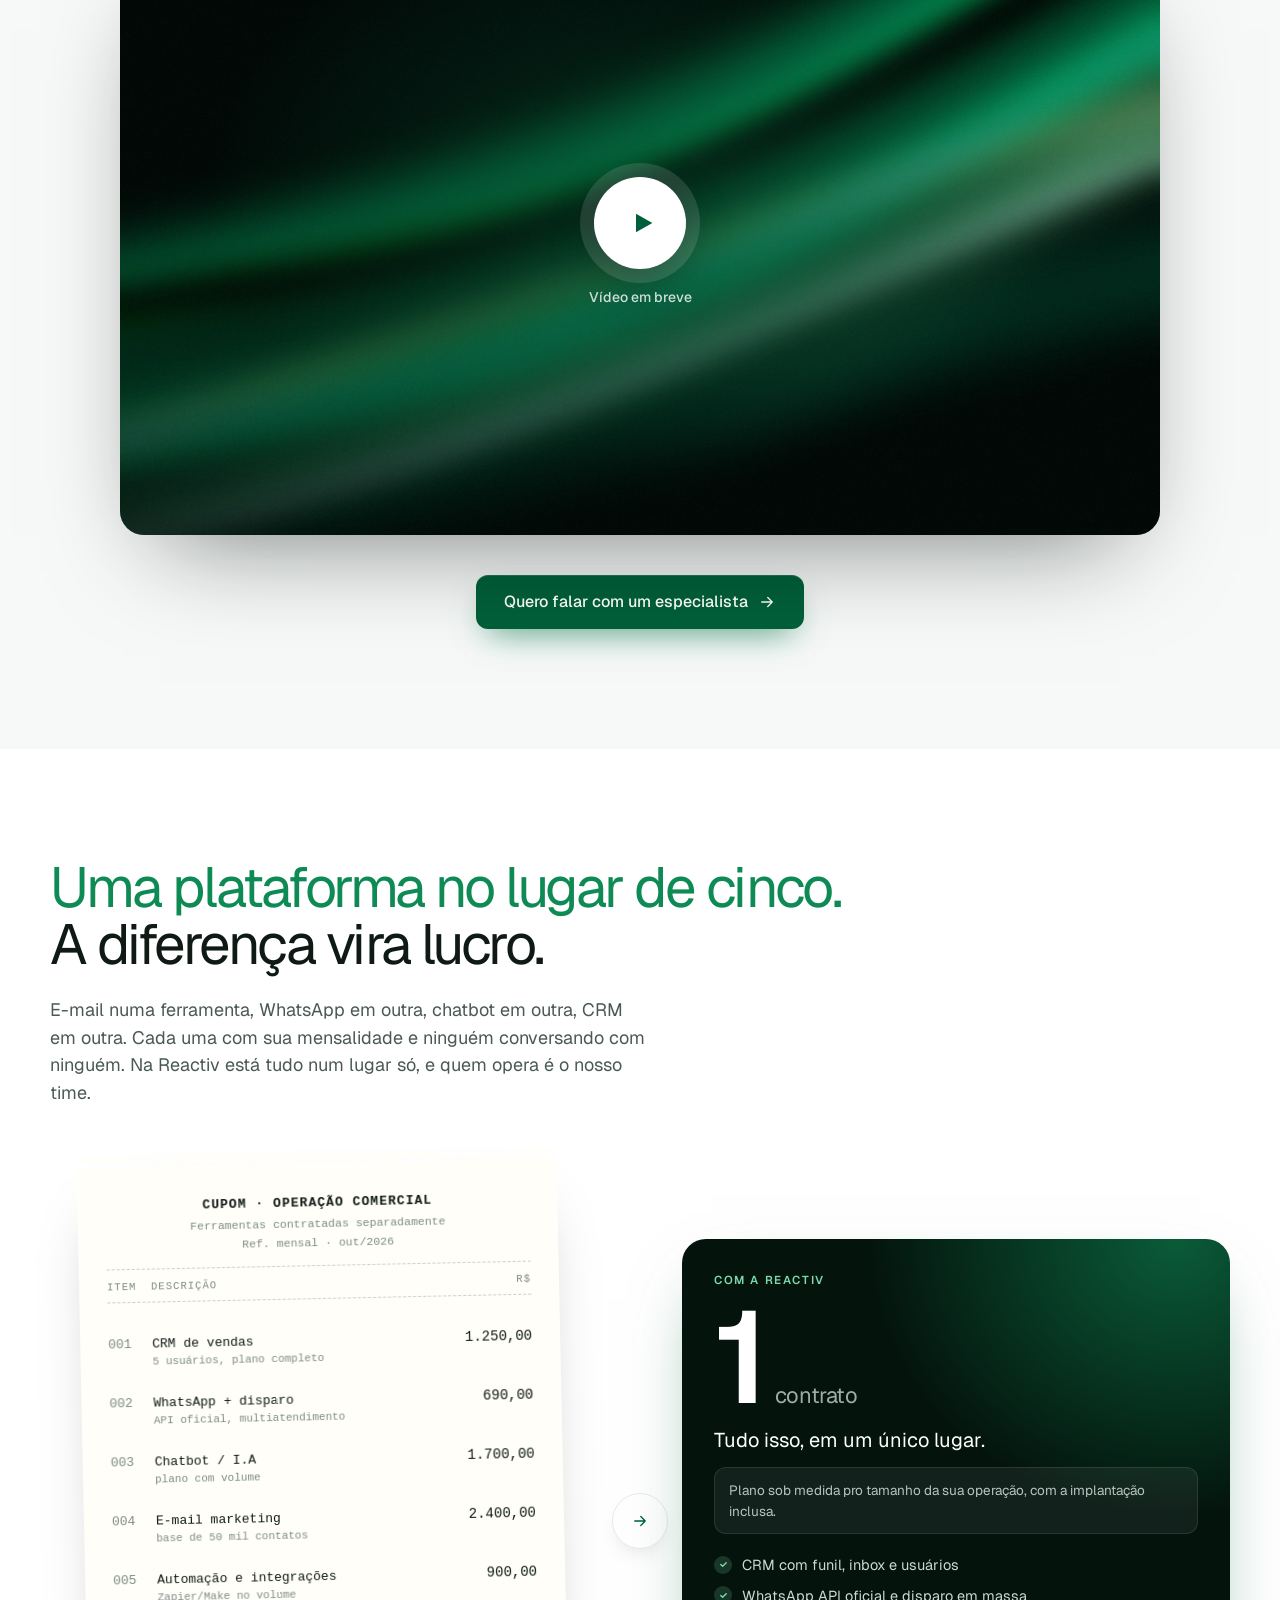
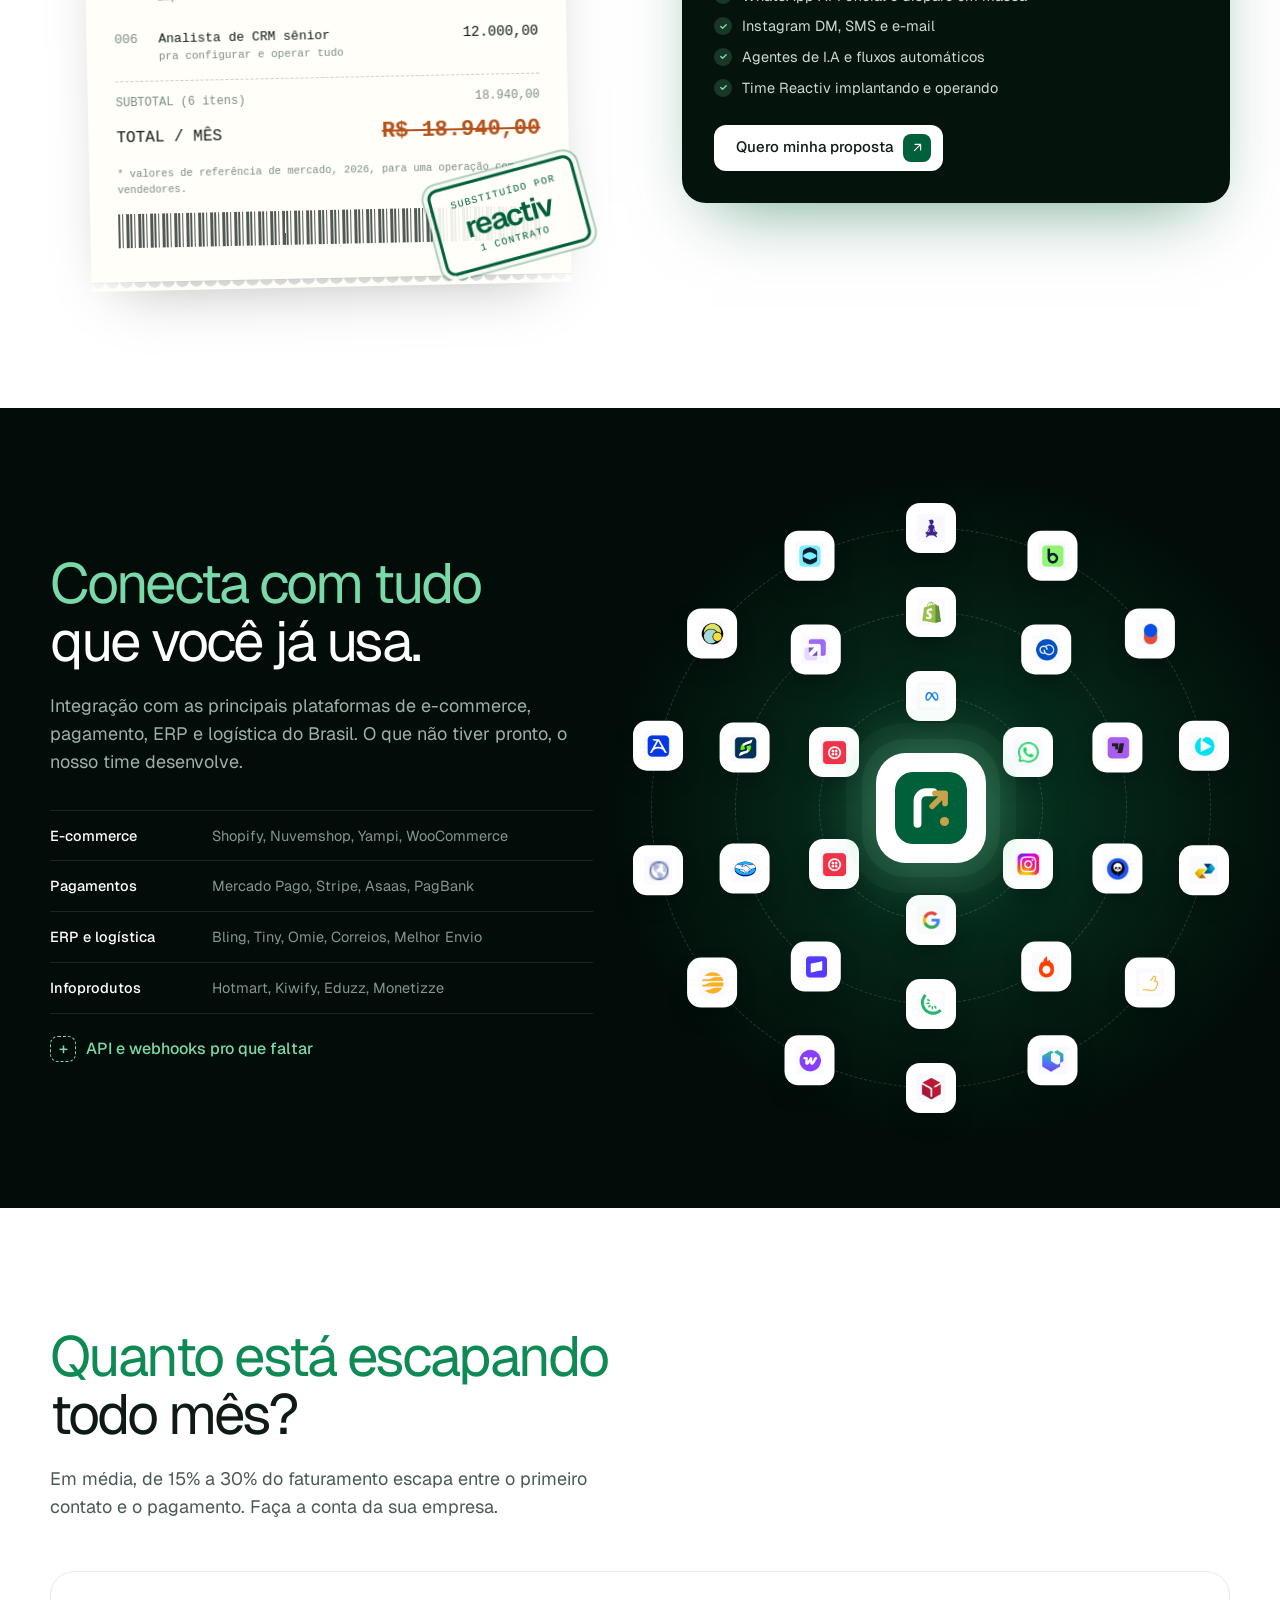
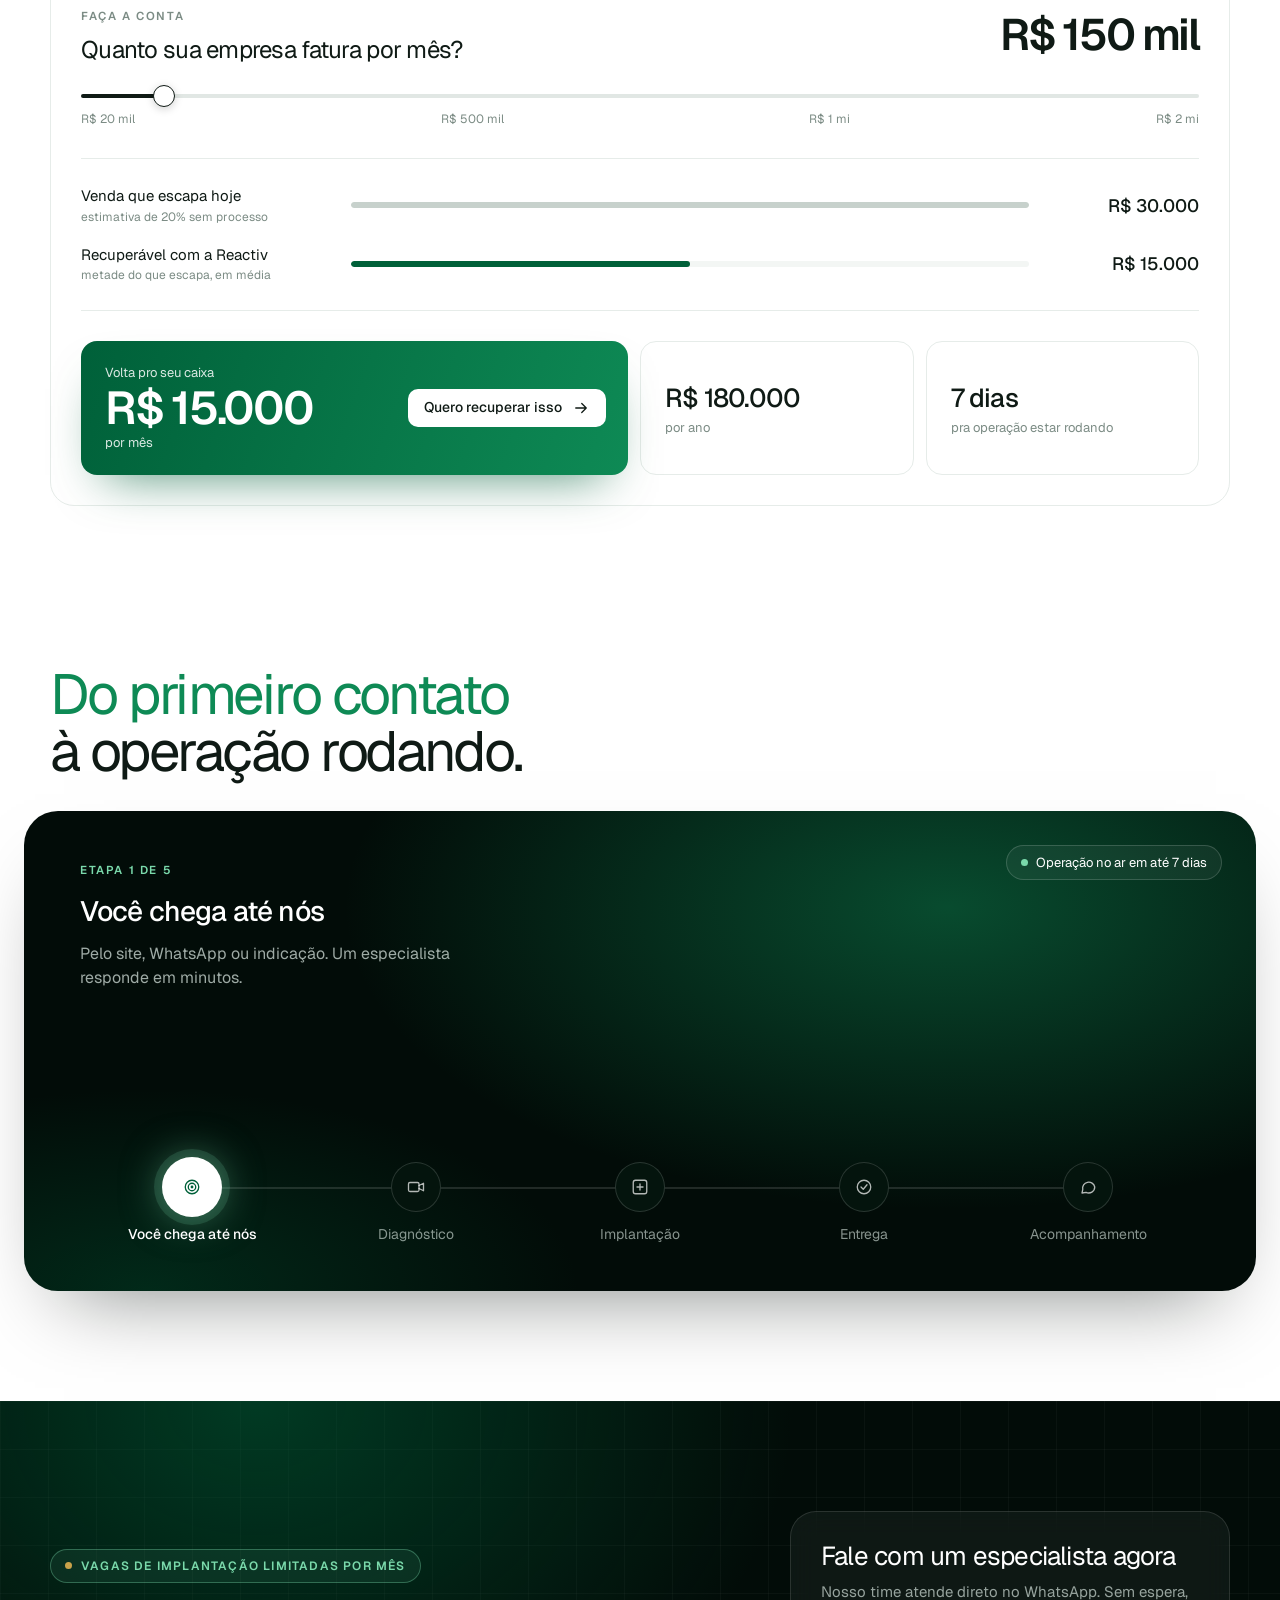
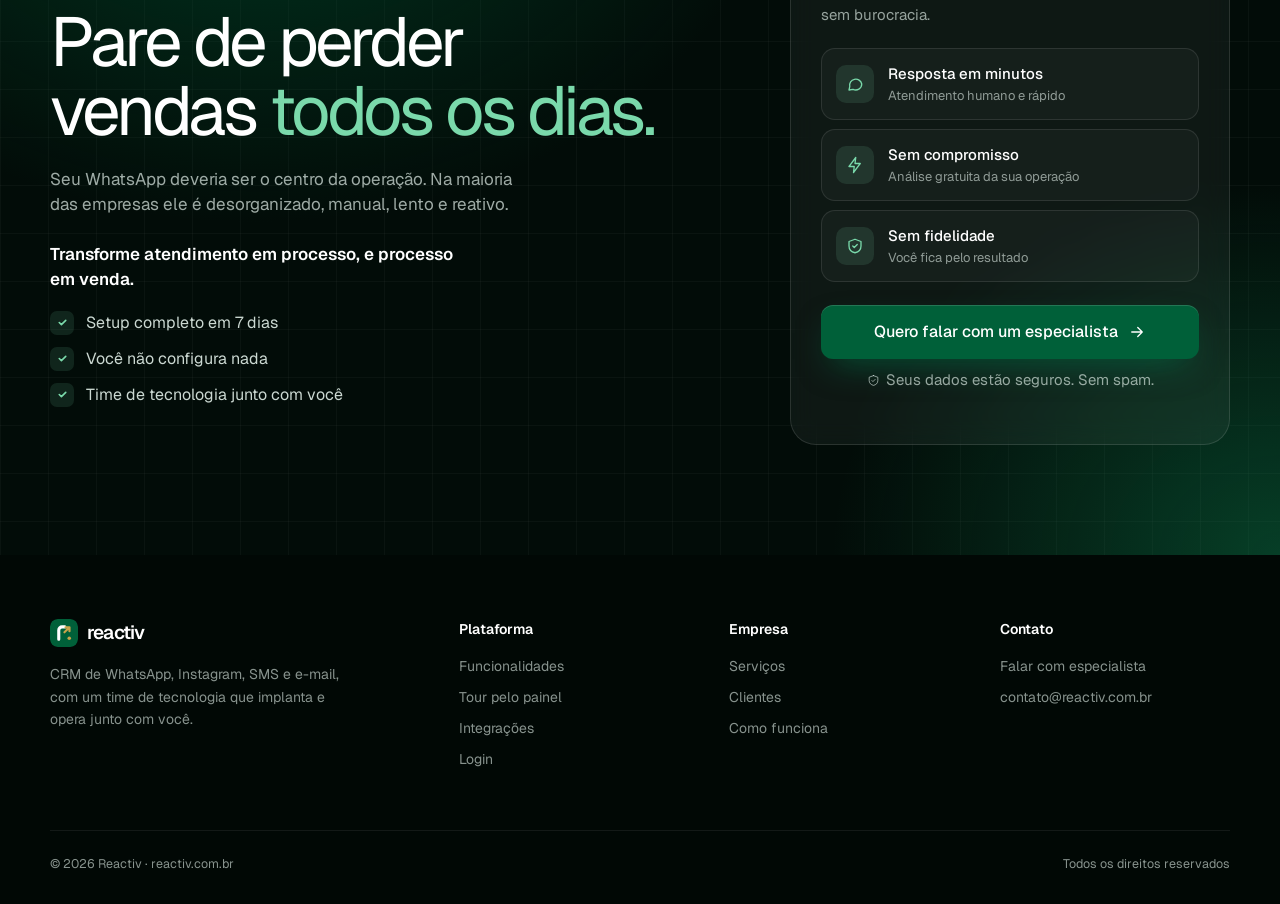
==== commit d7e214e7: "Troca o tour do painel por espaço de vídeo Co-Authored-By: Claude Opus 5.5 <noreply@anthropic.com>" ====
--- a/index.html
+++ b/index.html
@@ -10,7 +10,7 @@
   <link rel="preconnect" href="https://fonts.googleapis.com">
   <link rel="preconnect" href="https://fonts.gstatic.com" crossorigin>
   <link href="https://fonts.googleapis.com/css2?family=Geist:wght@300;400;500;600;700&display=swap" rel="stylesheet">
-  <link rel="stylesheet" href="styles.css?v=13">
+  <link rel="stylesheet" href="styles.css?v=14">
 </head>
 <body>
 
@@ -369,83 +369,15 @@
     <p class="svc__foot">Configurar uma vez dói menos que perder venda todo mês.<br><a href="#como-funciona">Como funciona ›</a><a href="#contato" data-open-form>Falar com um especialista ›</a></p>
   </section>
 
-  <!-- TOUR -->
-  <section class="tour" id="painel">
+  <!-- VÍDEO -->
+  <section class="vid" id="painel">
     <div class="wrap">
-      <h2 class="h2 center"><span class="t-mute">Espie algumas funcionalidades.</span><br>O painel por dentro.</h2>
-      <p class="lead center">Receita, conversas, funil e I.A. Clique nas abas ou deixe o tour rodar.</p>
-      <div class="tour__tabs" id="tourTabs">
-        <button class="is-on"><svg class="ic"><use href="#i-window"/></svg>Visão geral</button>
-        <button><svg class="ic"><use href="#i-chat"/></svg>Inbox</button>
-        <button><svg class="ic"><use href="#i-funnel"/></svg>Funil</button>
-        <button><svg class="ic"><use href="#i-users"/></svg>Clientes</button>
-        <button><svg class="ic"><use href="#i-spark"/></svg>I.A</button>
-        <i class="tour__prog" id="tourProg"></i>
-      </div>
-      <div class="browser">
-        <div class="browser__bar"><i></i><i></i><i></i><span><svg class="ic"><use href="#i-lock"/></svg>app.reactiv.com.br</span><em>ao vivo</em></div>
-        <div class="browser__body" id="tourBody">
-          <div class="tv is-on">
-            <div class="band"><p>Impacto da Reactiv no período <em>sincronizado</em></p><div><b>R$ 1,10M</b><small>Receita total</small></div><div><b>R$ 248,3K</b><small>Recuperada</small></div><div><b>22,6%</b><small>% via Reactiv</small></div></div>
-            <div class="tv__grid">
-              <div class="tile"><small>Últimos 7 dias</small><b>R$ 264.000,00</b><em>1.008 vendas</em><svg class="area" viewBox="0 0 300 80" preserveAspectRatio="none"><path class="area__f" d="M0 60 40 50 80 56 120 38 160 46 200 30 240 40 300 14V80H0Z"/><path class="area__l" d="M0 60 40 50 80 56 120 38 160 46 200 30 240 40 300 14"/></svg></div>
-              <div class="tile"><small>Este mês</small><b>R$ 110.000,00</b><em>420 vendas</em><svg class="area" viewBox="0 0 300 80" preserveAspectRatio="none"><path class="area__f" d="M0 66 40 58 80 62 120 48 160 54 200 40 240 36 300 18V80H0Z"/><path class="area__l" d="M0 66 40 58 80 62 120 48 160 54 200 40 240 36 300 18"/></svg></div>
-              <div class="tile tile--list"><div class="seg"><span>Canal</span><span>Vendedor</span></div>
-                <p><i style="--c:#25D366"></i>WhatsApp <b>R$ 692K</b></p><div class="bar"><span style="width:63%"></span></div>
-                <p><i style="--c:#E1306C"></i>Instagram <b>R$ 214K</b></p><div class="bar"><span style="width:19%"></span></div>
-                <p><i style="--c:#0E8A55"></i>Site <b>R$ 131K</b></p><div class="bar"><span style="width:12%"></span></div>
-                <p><i style="--c:#C9A24A"></i>E-mail <b>R$ 63K</b></p><div class="bar"><span style="width:6%"></span></div></div>
-            </div>
-          </div>
-          <div class="tv">
-            <div class="chatmock chatmock--big">
-              <ul>
-                <li class="on"><i style="background:#cfe7da">MS</i><div><b>Mariana Souza</b><small>WhatsApp · Consigo parcelar?</small></div><em>agora</em></li>
-                <li><i style="background:#f6dde6">LC</i><div><b>@lojadacris</b><small>Instagram · story</small></div><em>2 min</em></li>
-                <li><i style="background:#e5e7f6">PL</i><div><b>Pedro Lima</b><small>E-mail · orçamento</small></div><em>8 min</em></li>
-                <li><i style="background:#f6efd9">JR</i><div><b>Juliana R.</b><small>WhatsApp · Pix pendente</small></div><em>15 min</em></li>
-                <li><i style="background:#dfeef0">RT</i><div><b>Rafael T.</b><small>WhatsApp · agendar visita</small></div><em>21 min</em></li>
-              </ul>
-              <div class="chatmock__talk">
-                <p class="m in">Oi! Consigo parcelar em 3x sem juros?</p>
-                <p class="m out">Consegue sim, Mariana. No cartão fica 3x de R$ 129,90. Te mando o link?</p>
-                <p class="m in">Pode mandar!</p>
-                <p class="m out">Aqui está: reactiv.link/p/8F2a</p>
-                <span class="m__tag"><svg class="ic"><use href="#i-spark"/></svg>Respondido pela I.A · etiqueta “quente” aplicada</span>
-              </div>
-              <aside class="chatmock__side"><b>Mariana Souza</b><small>Cliente desde mar/2025</small><dl><dt>Pedidos</dt><dd>7</dd><dt>Ticket médio</dt><dd>R$ 384</dd><dt>Vendedor</dt><dd>Ana P.</dd><dt>Etapa</dt><dd>Negociação</dd></dl></aside>
-            </div>
-          </div>
-          <div class="tv">
-            <div class="kanban kanban--big">
-              <div><h6>Novo <i>124</i></h6><p>Studio Bela<b>R$ 2.400</b></p><p>TechOne<b>R$ 8.000</b></p><p>Clínica Vita<b>R$ 3.200</b></p><p>Rede Sol<b>R$ 5.100</b></p></div>
-              <div><h6>Qualificado <i>58</i></h6><p>Grupo Max<b>R$ 15.000</b></p><p class="hot">Atlas Log<b>R$ 22.500</b></p><p>Vértice<b>R$ 7.700</b></p></div>
-              <div><h6>Proposta <i>31</i></h6><p>Nexo<b>R$ 6.800</b></p><p>Prime<b>R$ 11.200</b></p></div>
-              <div><h6>Negociação <i>19</i></h6><p>Alfa Saúde<b>R$ 18.000</b></p><p>Mova<b>R$ 3.900</b></p></div>
-              <div><h6>Ganho <i>47</i></h6><p class="won">Lumen<b>R$ 9.900</b></p><p class="won">Orbe<b>R$ 4.300</b></p><p class="won">Kora<b>R$ 12.600</b></p></div>
-            </div>
-          </div>
-          <div class="tv">
-            <table class="tbl">
-              <thead><tr><th>Cliente</th><th>Origem</th><th>Etapa</th><th>LTV</th><th>Última compra</th></tr></thead>
-              <tbody>
-                <tr><td><i style="background:#cfe7da">MS</i>Mariana Souza</td><td>WhatsApp</td><td><span class="pill pill--g">Recompra</span></td><td>R$ 2.688</td><td>há 3 dias</td></tr>
-                <tr><td><i style="background:#f6dde6">CR</i>Cristina Rocha</td><td>Instagram</td><td><span class="pill pill--y">Em risco</span></td><td>R$ 1.240</td><td>há 64 dias</td></tr>
-                <tr><td><i style="background:#e5e7f6">PL</i>Pedro Lima</td><td>Site</td><td><span class="pill">Novo</span></td><td>R$ 0</td><td>—</td></tr>
-                <tr><td><i style="background:#f6efd9">JR</i>Juliana Reis</td><td>WhatsApp</td><td><span class="pill pill--g">Fiel</span></td><td>R$ 5.910</td><td>há 11 dias</td></tr>
-                <tr><td><i style="background:#dfeef0">RT</i>Rafael Torres</td><td>Indicação</td><td><span class="pill pill--y">Reativar</span></td><td>R$ 860</td><td>há 122 dias</td></tr>
-              </tbody>
-            </table>
-          </div>
-          <div class="tv">
-            <div class="aim">
-              <div class="tile"><small>Conversas atendidas pela I.A</small><b>78%</b><div class="bar bar--lg"><span style="width:78%"></span></div></div>
-              <div class="tile"><small>Tempo médio de resposta</small><b>4s</b><div class="bar bar--lg"><span style="width:96%"></span></div></div>
-              <div class="tile"><small>Leads qualificados sozinha</small><b>1.932</b><div class="bar bar--lg"><span style="width:64%"></span></div></div>
-              <div class="tile"><small>Agendamentos feitos</small><b>412</b><div class="bar bar--lg"><span style="width:41%"></span></div></div>
-            </div>
-          </div>
-        </div>
+      <h2 class="h2 center"><span class="t-mute">Veja como a Reactiv funciona</span><br>em uma operação.</h2>
+      <p class="lead center">Do primeiro contato à venda fechada, com o nosso time operando junto.</p>
+      <!-- Para publicar o vídeo: troque o conteúdo de .vid__frame por um <iframe> do YouTube/Vimeo ou um <video>. -->
+      <div class="vid__frame" id="video">
+        <button class="vid__play" data-open-form aria-label="Assistir ao vídeo"><svg class="ic ic--fill"><use href="#i-play"/></svg></button>
+        <p class="vid__soon">Vídeo em breve</p>
       </div>
       <div class="center"><a href="#contato" data-open-form class="btn btn--brand btn--lg">Quero falar com um especialista <svg class="ic"><use href="#i-arrow"/></svg></a></div>
     </div>
@@ -625,6 +557,6 @@
   </form>
 </div>
 
-<script src="script.js?v=13"></script>
+<script src="script.js?v=14"></script>
 </body>
 </html>
--- a/styles.css
+++ b/styles.css
@@ -765,3 +765,14 @@
 .hx__rev span { display: grid; grid-template-columns: 7px auto; column-gap: 9px; }
 .hx__rev span small { grid-column: 2; }
 .hx__rev span i { grid-row: span 2; }
+
+/* espaço do vídeo */
+.vid { background: var(--page); padding: 120px 0; }
+.vid__frame { position: relative; aspect-ratio: 16 / 9; margin: 48px auto 40px; max-width: 1040px; border-radius: 24px; overflow: hidden; display: grid; place-items: center; align-content: center; gap: 18px; background: radial-gradient(60% 70% at 50% 40%, rgba(14, 138, 85, .45), transparent 70%), url(img/hero-aurora.jpg) center / cover, var(--night); box-shadow: 0 40px 100px -40px rgba(2, 12, 8, .55); }
+.vid__frame::after { content: ""; position: absolute; inset: 0; background: rgba(2, 10, 7, .45); pointer-events: none; }
+.vid__frame iframe, .vid__frame video { position: absolute; inset: 0; width: 100%; height: 100%; border: 0; z-index: 2; }
+.vid__play { position: relative; z-index: 1; width: 92px; height: 92px; border-radius: 50%; display: grid; place-items: center; background: #fff; color: var(--brand); box-shadow: 0 0 0 14px rgba(255, 255, 255, .12), 0 20px 50px -10px rgba(0, 0, 0, .5); transition: transform .3s var(--ease); }
+.vid__play:hover { transform: scale(1.06); }
+.vid__play .ic { width: 28px; height: 28px; margin-left: 5px; }
+.vid__soon { position: relative; z-index: 1; color: rgba(255, 255, 255, .8); font-size: 14px; font-weight: 500; }
+@media (max-width: 860px) { .vid { padding: 80px 0; } .vid__frame { border-radius: 16px; margin: 32px auto 28px; } .vid__play { width: 68px; height: 68px; } }
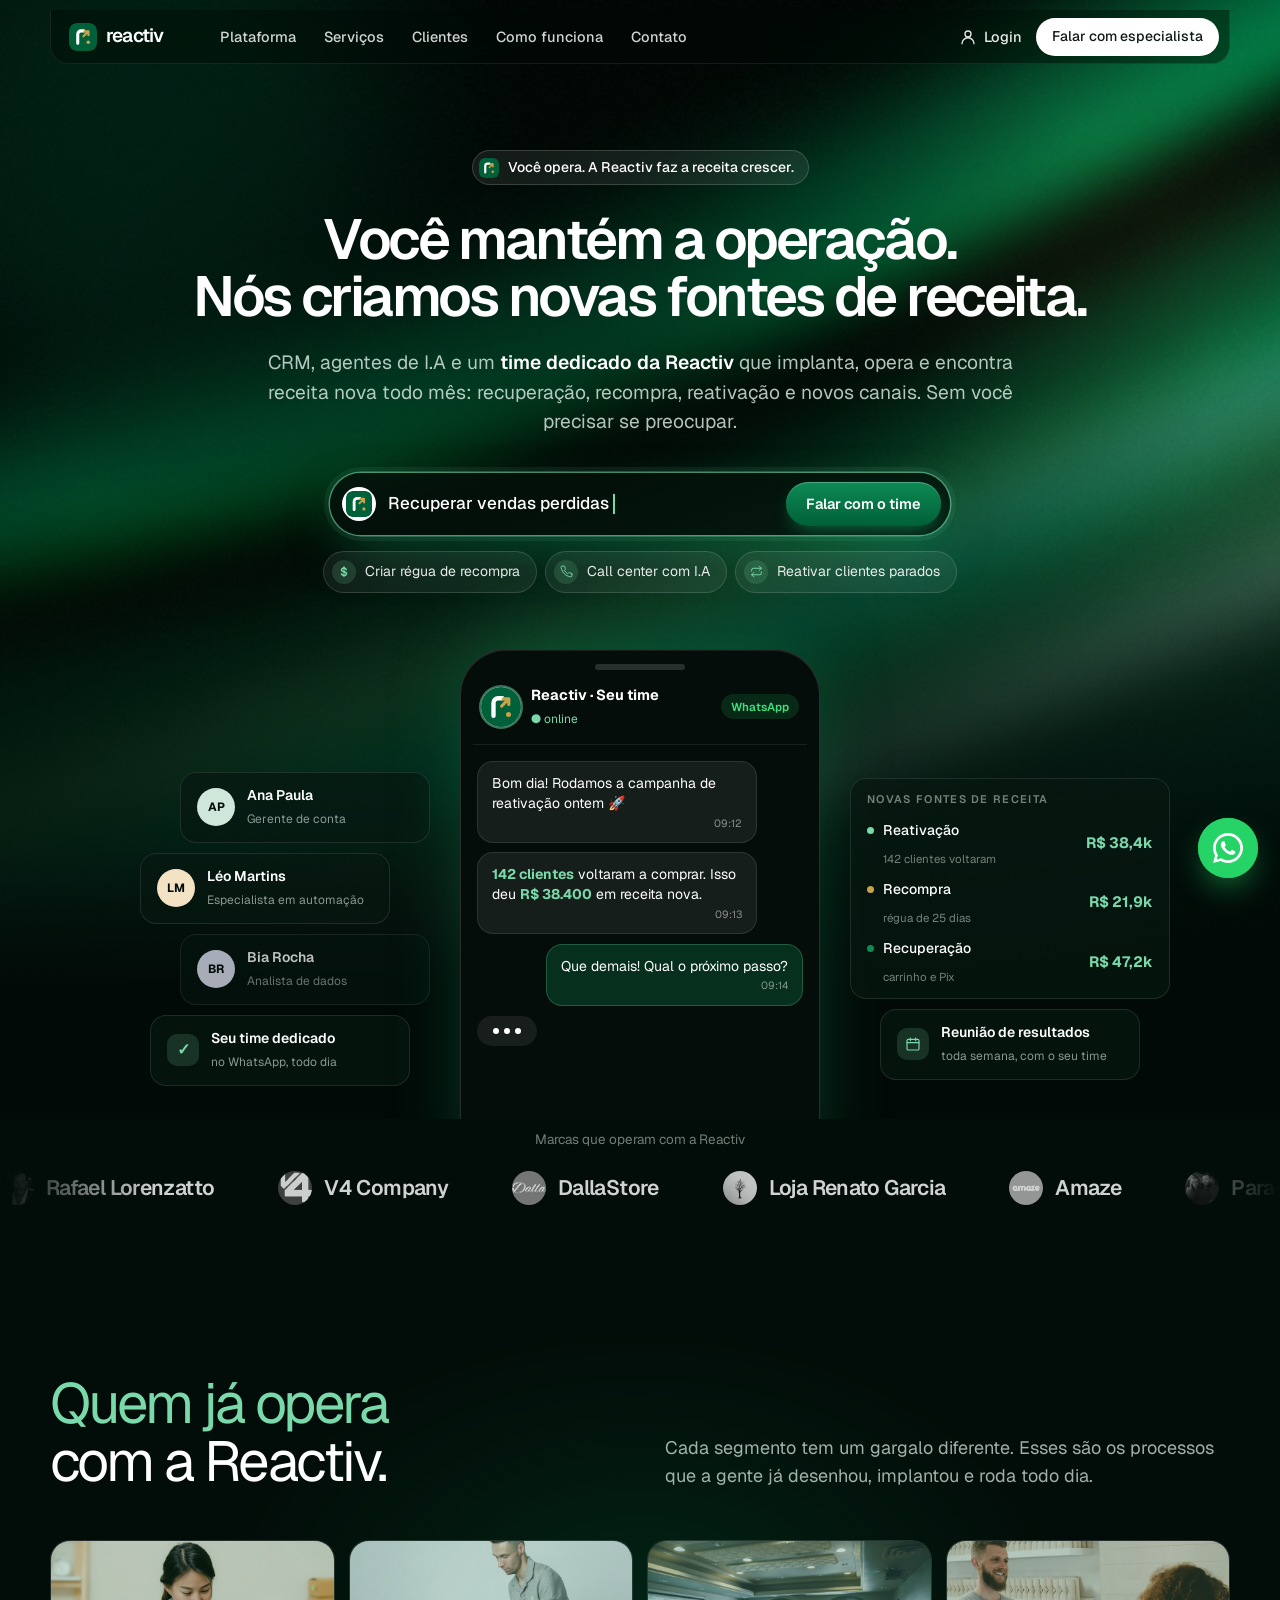
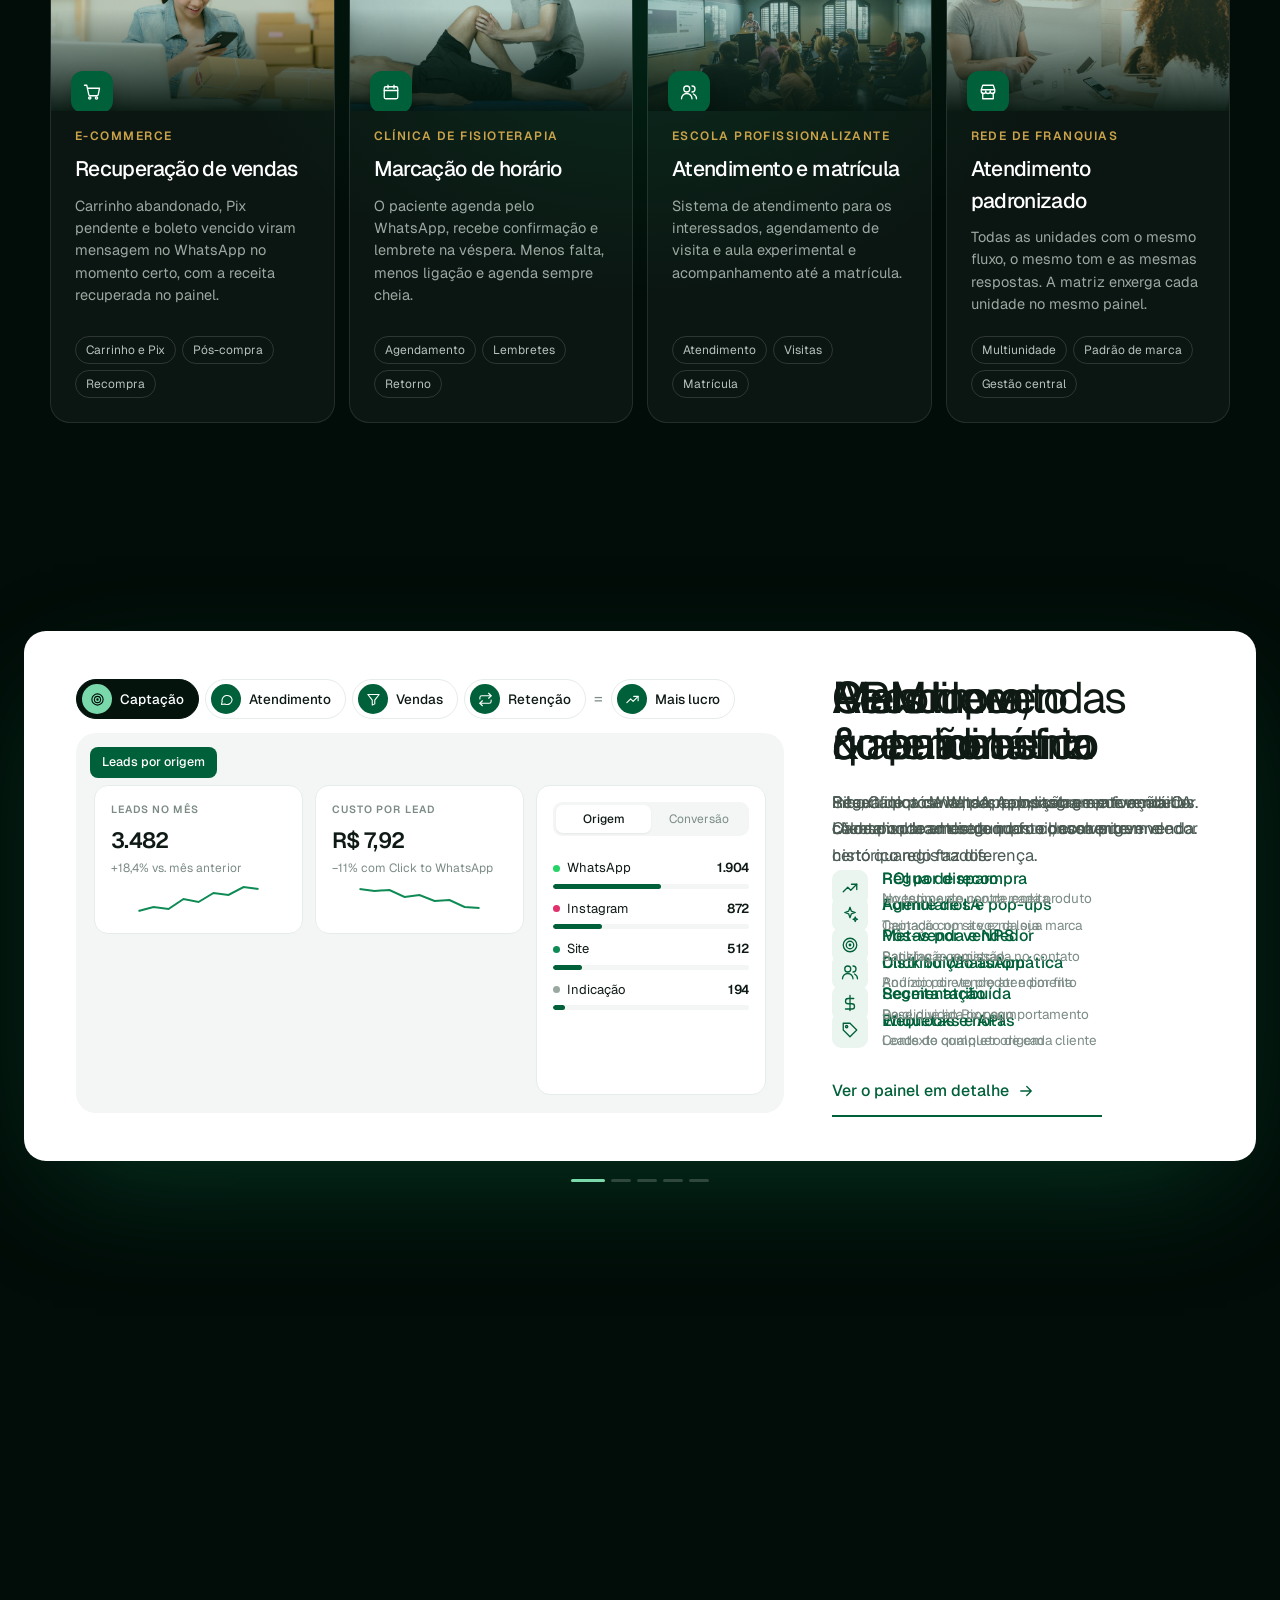
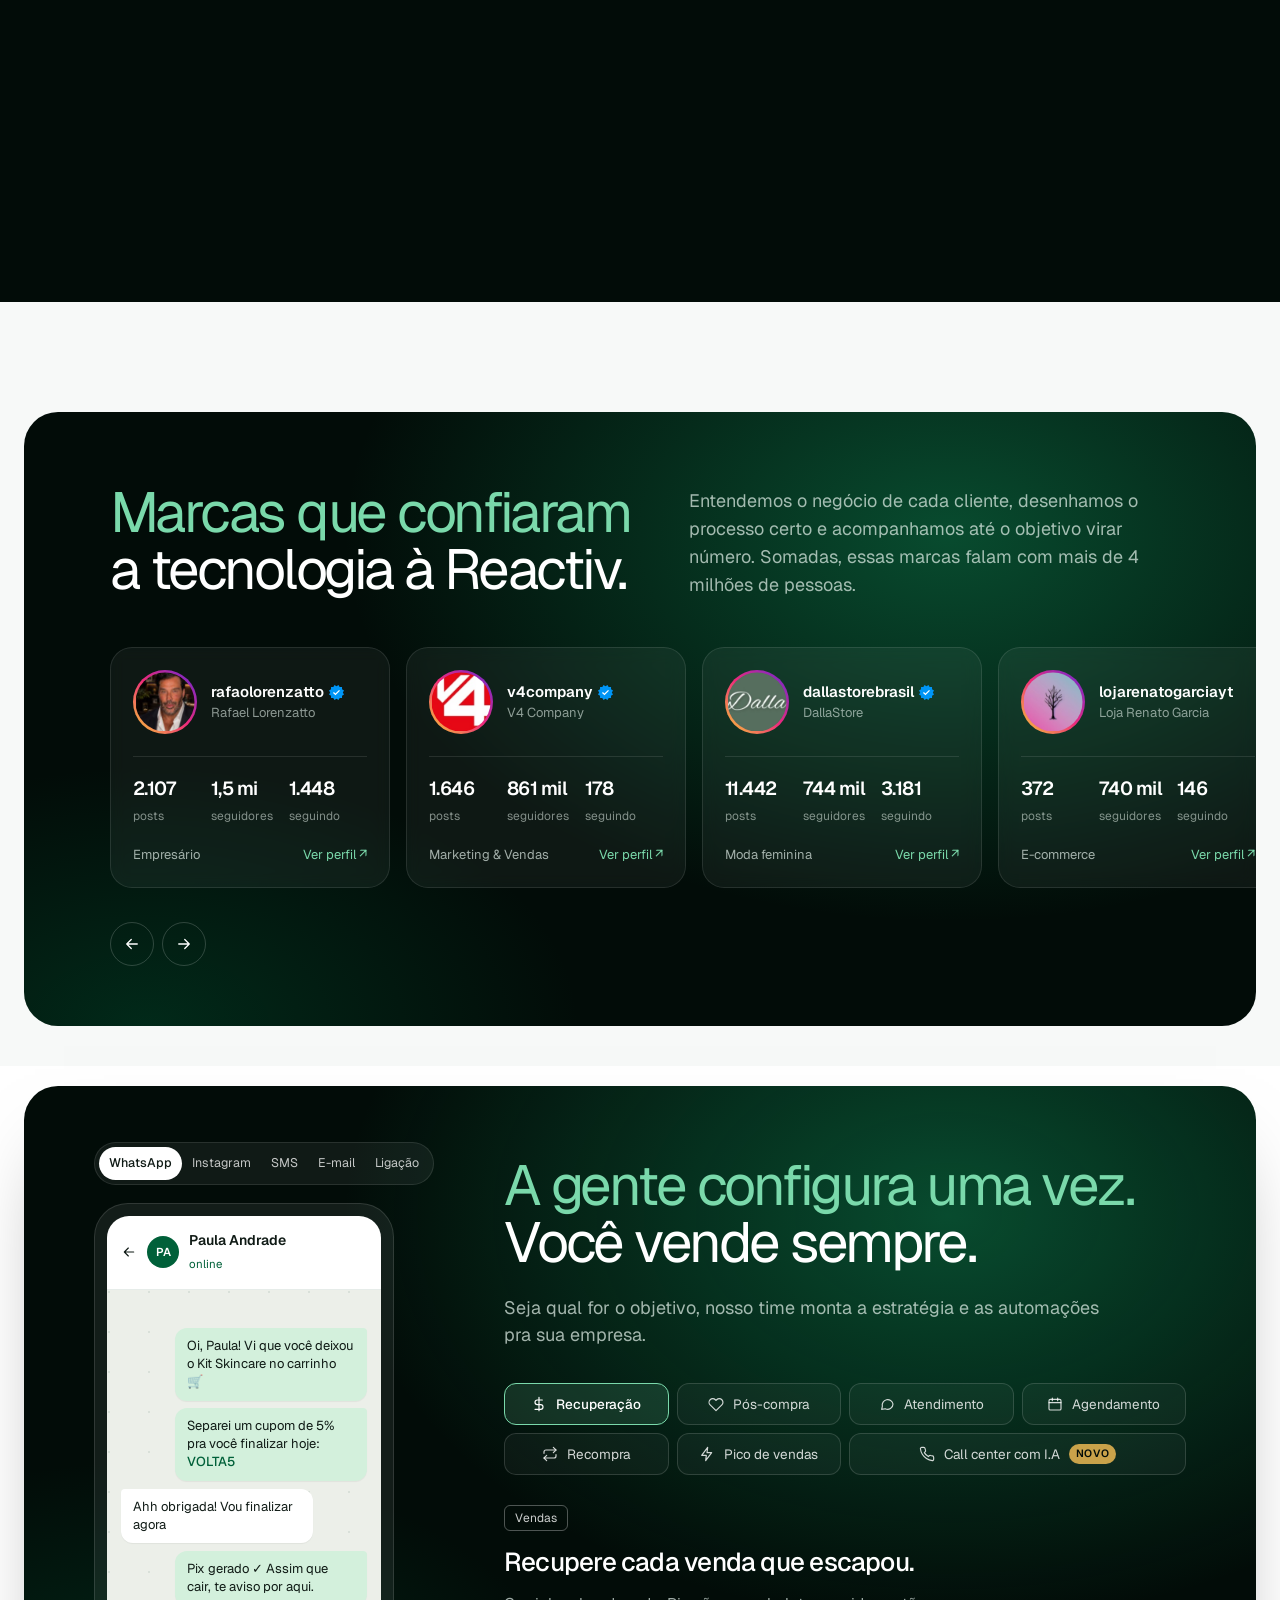
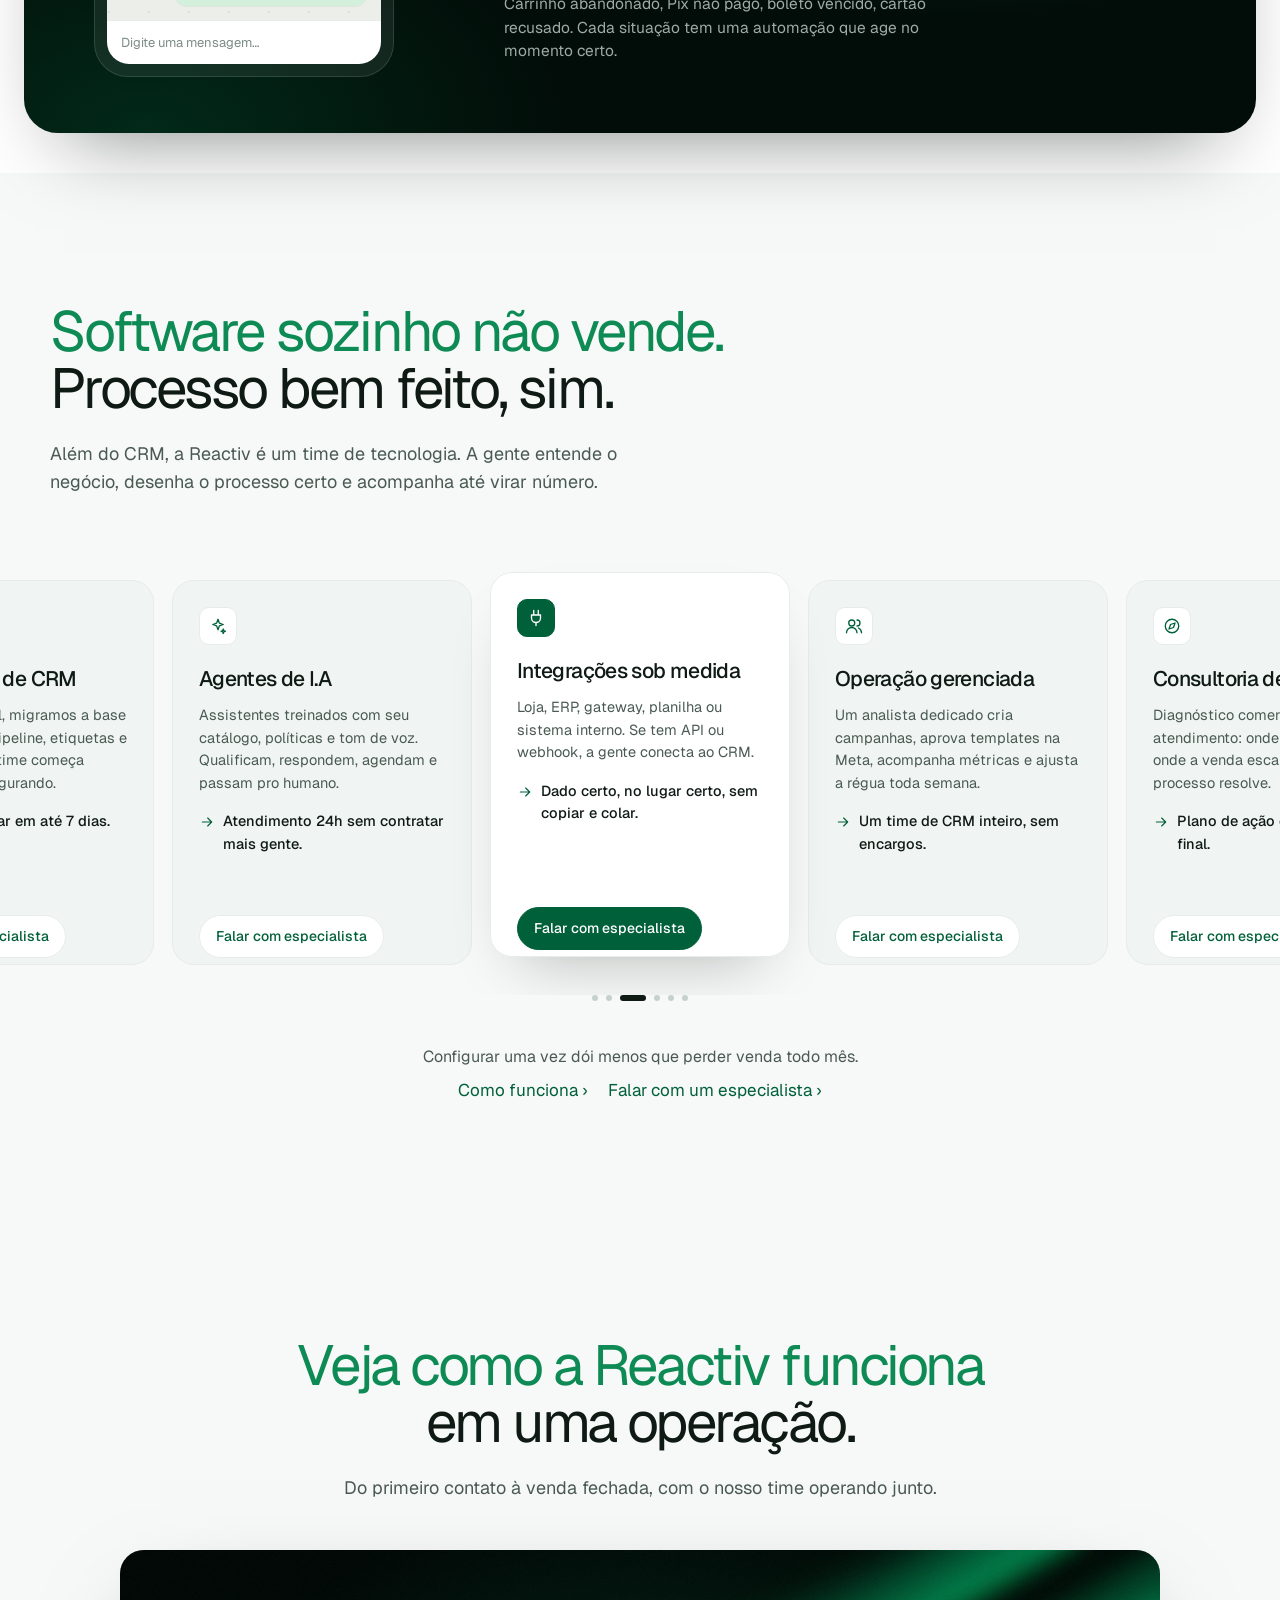
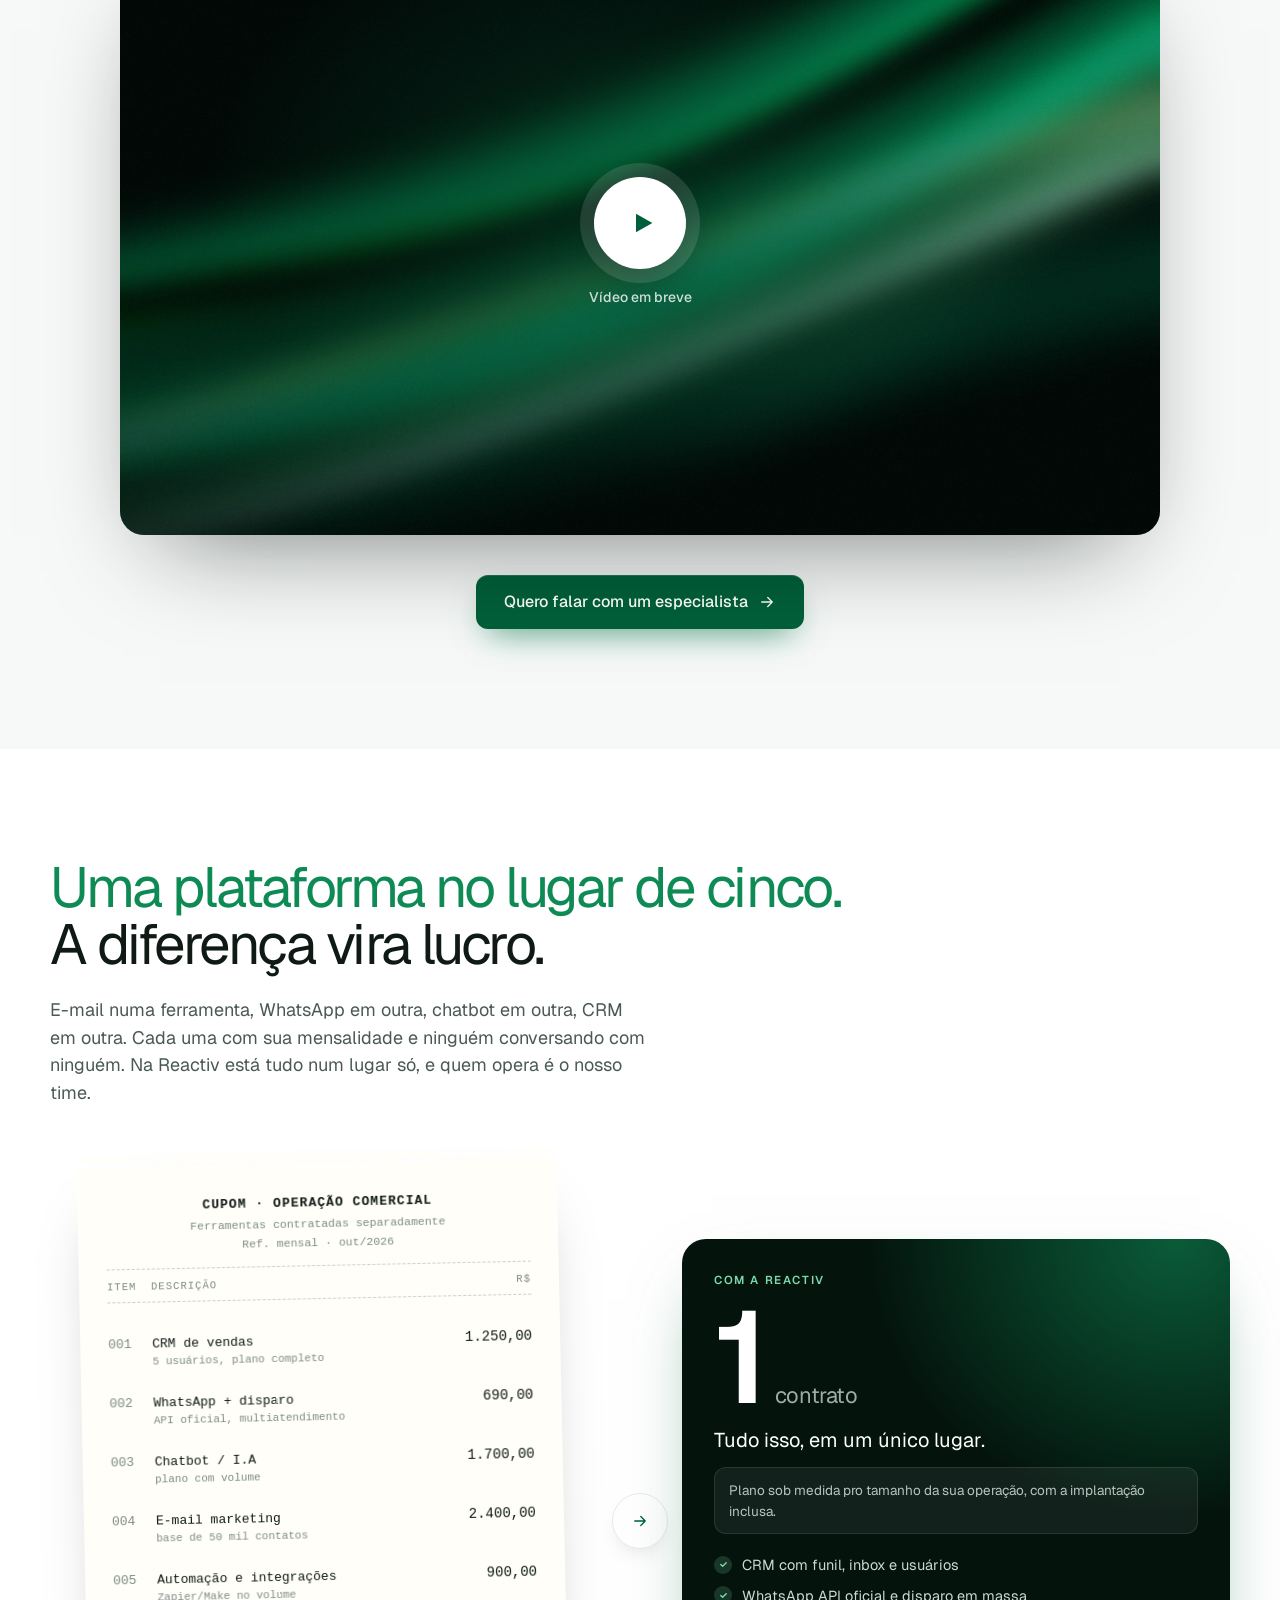
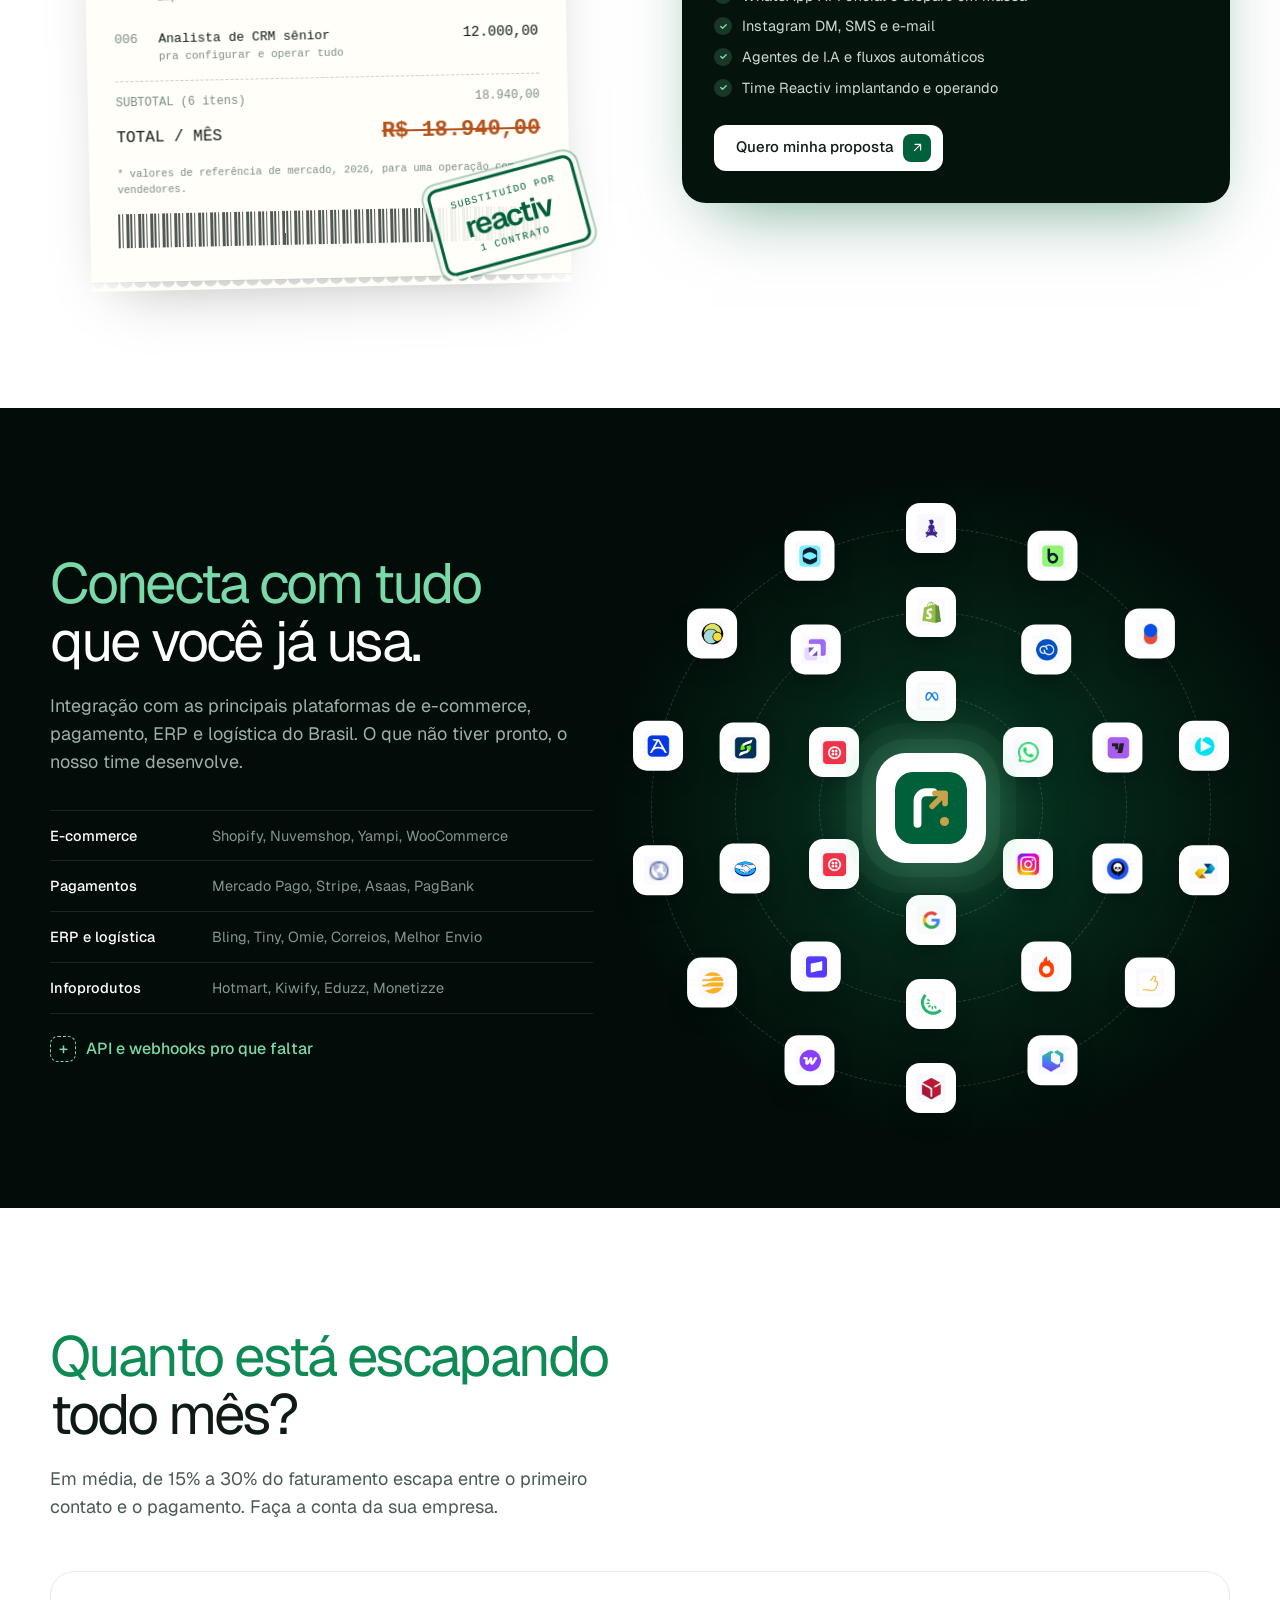
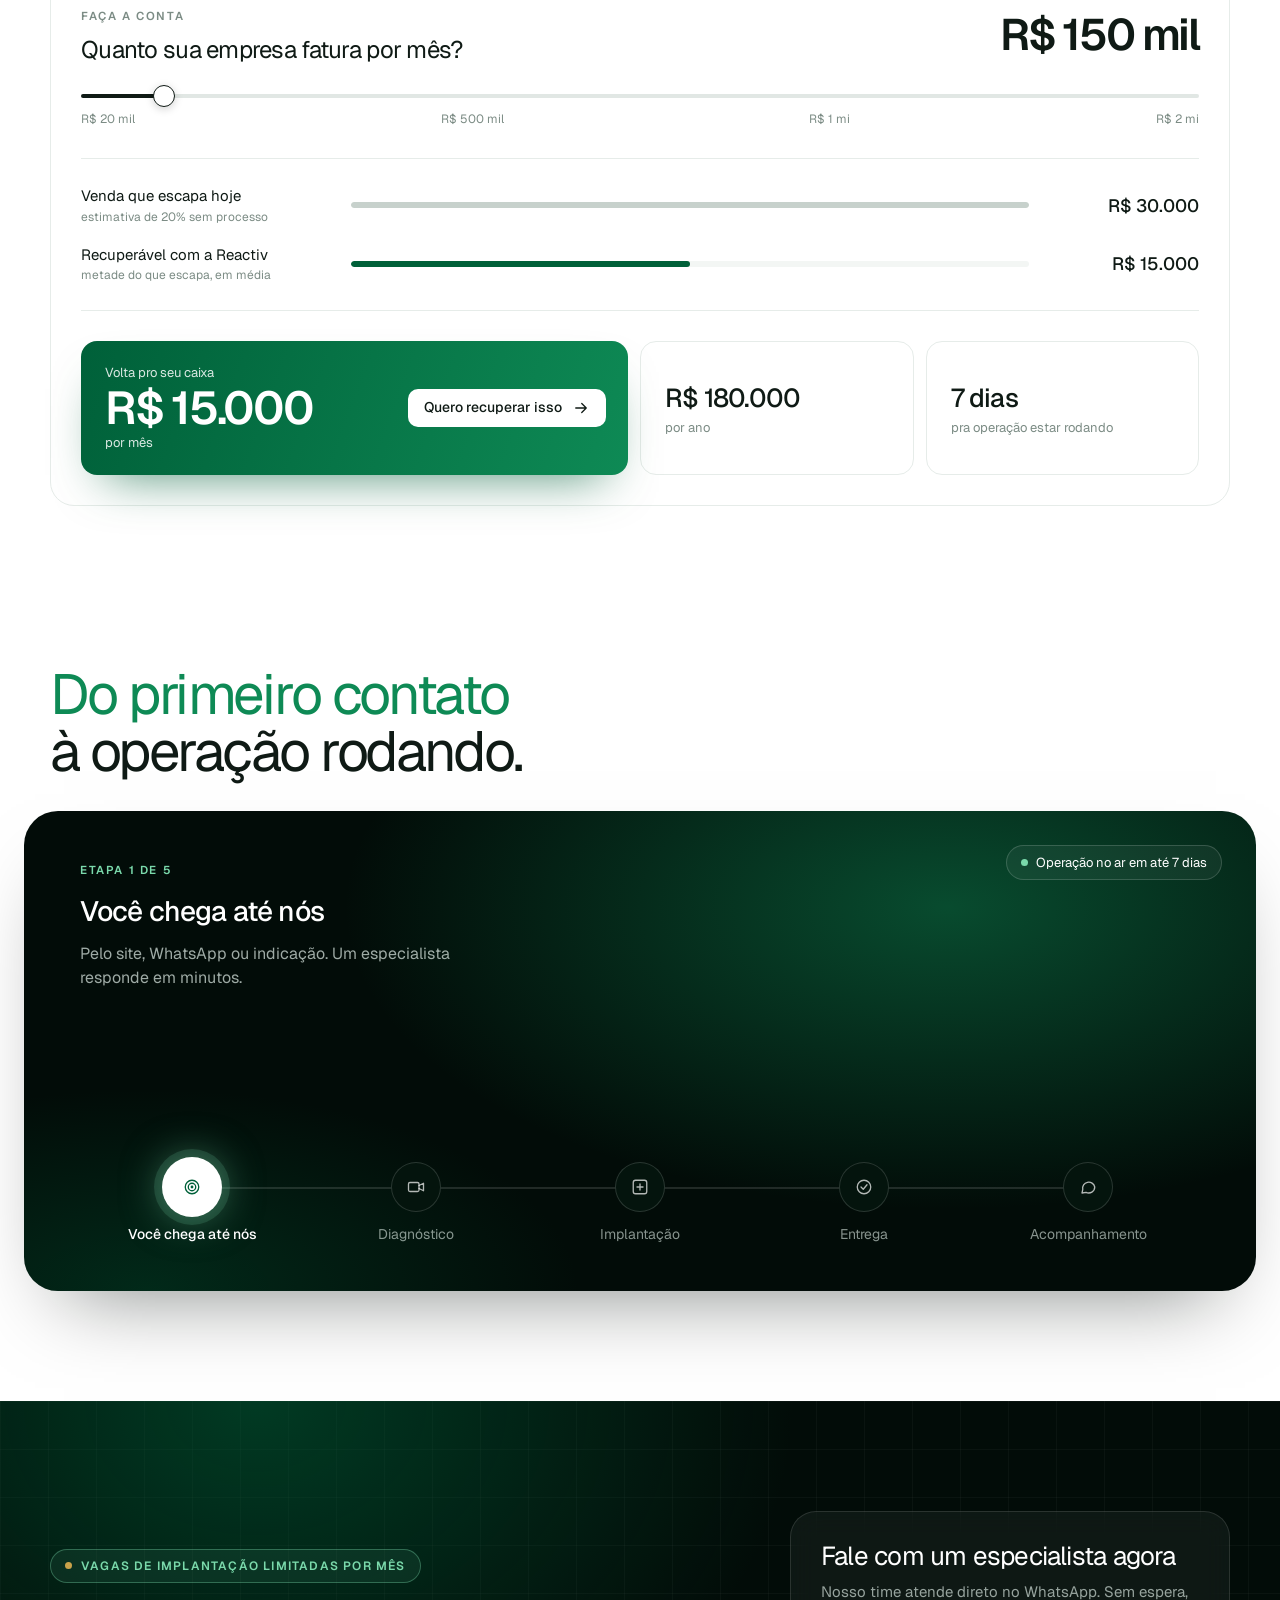
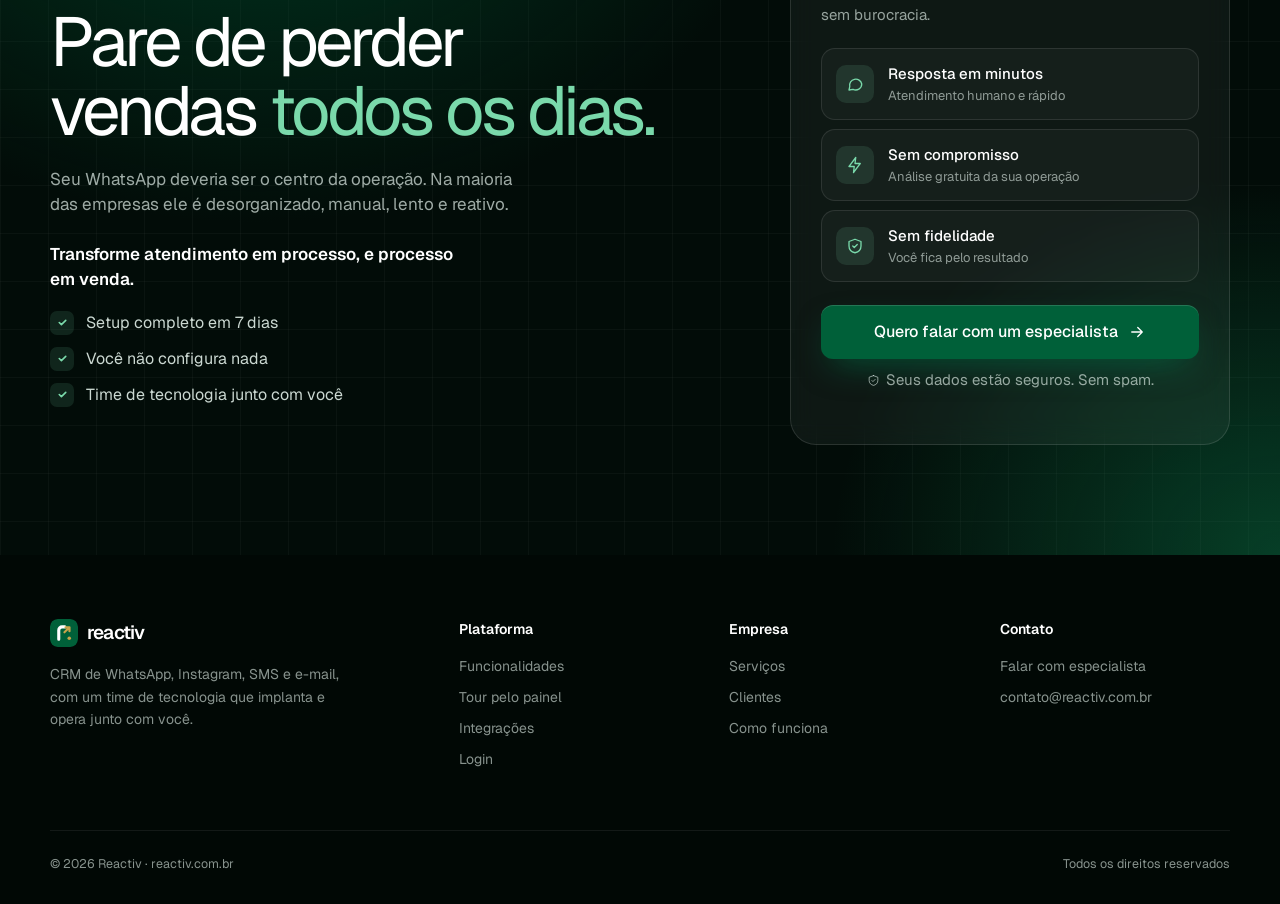
==== commit 5cf27d5e: "Botão flutuante e CTAs direto para o WhatsApp Co-Authored-By: Claude Opus 5.5 <noreply@anthropic.com" ====
--- a/index.html
+++ b/index.html
@@ -10,7 +10,7 @@
   <link rel="preconnect" href="https://fonts.googleapis.com">
   <link rel="preconnect" href="https://fonts.gstatic.com" crossorigin>
   <link href="https://fonts.googleapis.com/css2?family=Geist:wght@300;400;500;600;700&display=swap" rel="stylesheet">
-  <link rel="stylesheet" href="styles.css?v=14">
+  <link rel="stylesheet" href="styles.css?v=15">
 </head>
 <body>
 
@@ -532,6 +532,11 @@
   <div class="wrap ft__bottom"><span>© <span id="year"></span> Reactiv · reactiv.com.br</span><span>Todos os direitos reservados</span></div>
 </footer>
 
+<a class="wa-float" href="https://wa.me/5537988347387?text=Ol%C3%A1!%20Vim%20pelo%20site%20da%20Reactiv%20e%20quero%20falar%20com%20um%20especialista." target="_blank" rel="noopener" aria-label="Falar no WhatsApp">
+  <svg viewBox="0 0 24 24" width="30" height="30" fill="#fff" aria-hidden="true"><path d="M17.5 14.4c-.3-.1-1.7-.8-2-.9-.3-.1-.5-.1-.7.1-.2.3-.8.9-.9 1.1-.2.2-.3.2-.6.1-.3-.1-1.2-.5-2.3-1.4-.9-.8-1.4-1.7-1.6-2-.2-.3 0-.5.1-.6l.4-.5c.1-.2.2-.3.3-.5.1-.2 0-.4 0-.5l-.9-2.2c-.2-.6-.5-.5-.7-.5h-.6c-.2 0-.5.1-.8.4-.3.3-1 1-1 2.4s1 2.8 1.2 3c.1.2 2 3.1 4.9 4.3.7.3 1.2.5 1.7.6.7.2 1.3.2 1.8.1.6-.1 1.7-.7 1.9-1.4.2-.7.2-1.2.2-1.4-.1-.1-.3-.2-.6-.3zM12 21.8c-1.8 0-3.5-.5-5-1.4l-.4-.2-3.7 1 1-3.6-.2-.4C2.7 15.6 2.2 13.8 2.2 12 2.2 6.6 6.6 2.2 12 2.2c2.6 0 5.1 1 6.9 2.9 1.8 1.8 2.9 4.3 2.9 6.9 0 5.4-4.4 9.8-9.8 9.8zM20.5 3.5C18.2 1.2 15.2 0 12 0 5.4 0 0 5.4 0 12c0 2.1.6 4.2 1.6 6L0 24l6.2-1.6c1.8 1 3.8 1.5 5.8 1.5 6.6 0 12-5.4 12-12 0-3.2-1.2-6.2-3.5-8.4z"/></svg>
+  <span class="wa-float__tip">Fale com a gente</span>
+</a>
+
 <!-- MODAL -->
 <div class="modal" id="modal" aria-hidden="true">
   <div class="modal__bg" data-close></div>
@@ -557,6 +562,6 @@
   </form>
 </div>
 
-<script src="script.js?v=14"></script>
+<script src="script.js?v=15"></script>
 </body>
 </html>
--- a/styles.css
+++ b/styles.css
@@ -776,3 +776,12 @@
 .vid__play .ic { width: 28px; height: 28px; margin-left: 5px; }
 .vid__soon { position: relative; z-index: 1; color: rgba(255, 255, 255, .8); font-size: 14px; font-weight: 500; }
 @media (max-width: 860px) { .vid { padding: 80px 0; } .vid__frame { border-radius: 16px; margin: 32px auto 28px; } .vid__play { width: 68px; height: 68px; } }
+
+/* botão flutuante do WhatsApp */
+.wa-float { position: fixed; right: 22px; bottom: 22px; z-index: 90; width: 60px; height: 60px; border-radius: 50%; display: grid; place-items: center; background: #25d366; box-shadow: 0 14px 34px -10px rgba(37, 211, 102, .7); transition: transform .25s var(--ease); }
+.wa-float::before { content: ""; position: absolute; inset: 0; border-radius: 50%; background: #25d366; z-index: -1; animation: waPulse 2.4s ease-out infinite; }
+@keyframes waPulse { 0% { transform: scale(1); opacity: .55; } 100% { transform: scale(1.7); opacity: 0; } }
+.wa-float:hover { transform: scale(1.07); }
+.wa-float__tip { position: absolute; right: 72px; white-space: nowrap; padding: 8px 14px; border-radius: 10px; background: #fff; color: var(--ink); font-size: 14px; font-weight: 500; box-shadow: 0 10px 30px -10px rgba(0, 0, 0, .35); opacity: 0; transform: translateX(8px); transition: opacity .25s, transform .25s var(--ease); pointer-events: none; }
+.wa-float:hover .wa-float__tip { opacity: 1; transform: none; }
+@media (max-width: 760px) { .wa-float { right: 16px; bottom: 16px; width: 54px; height: 54px; } }
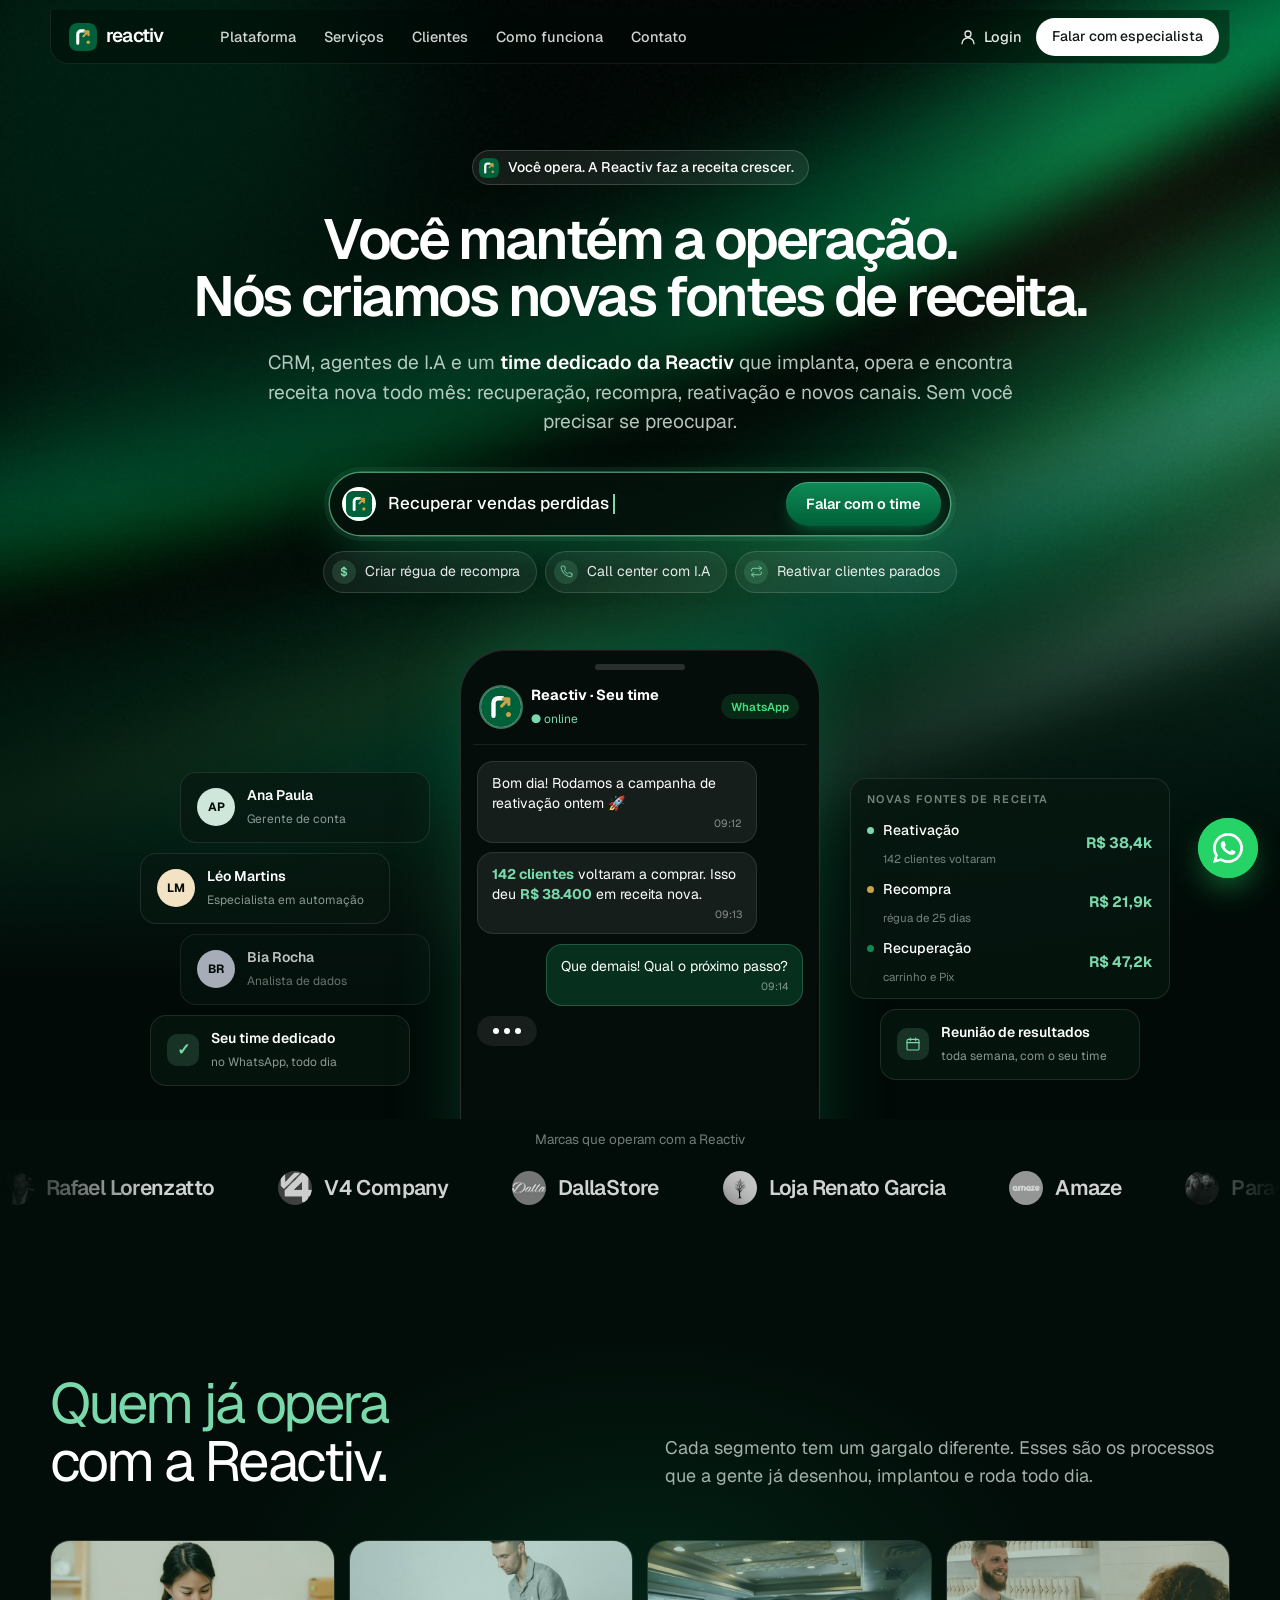
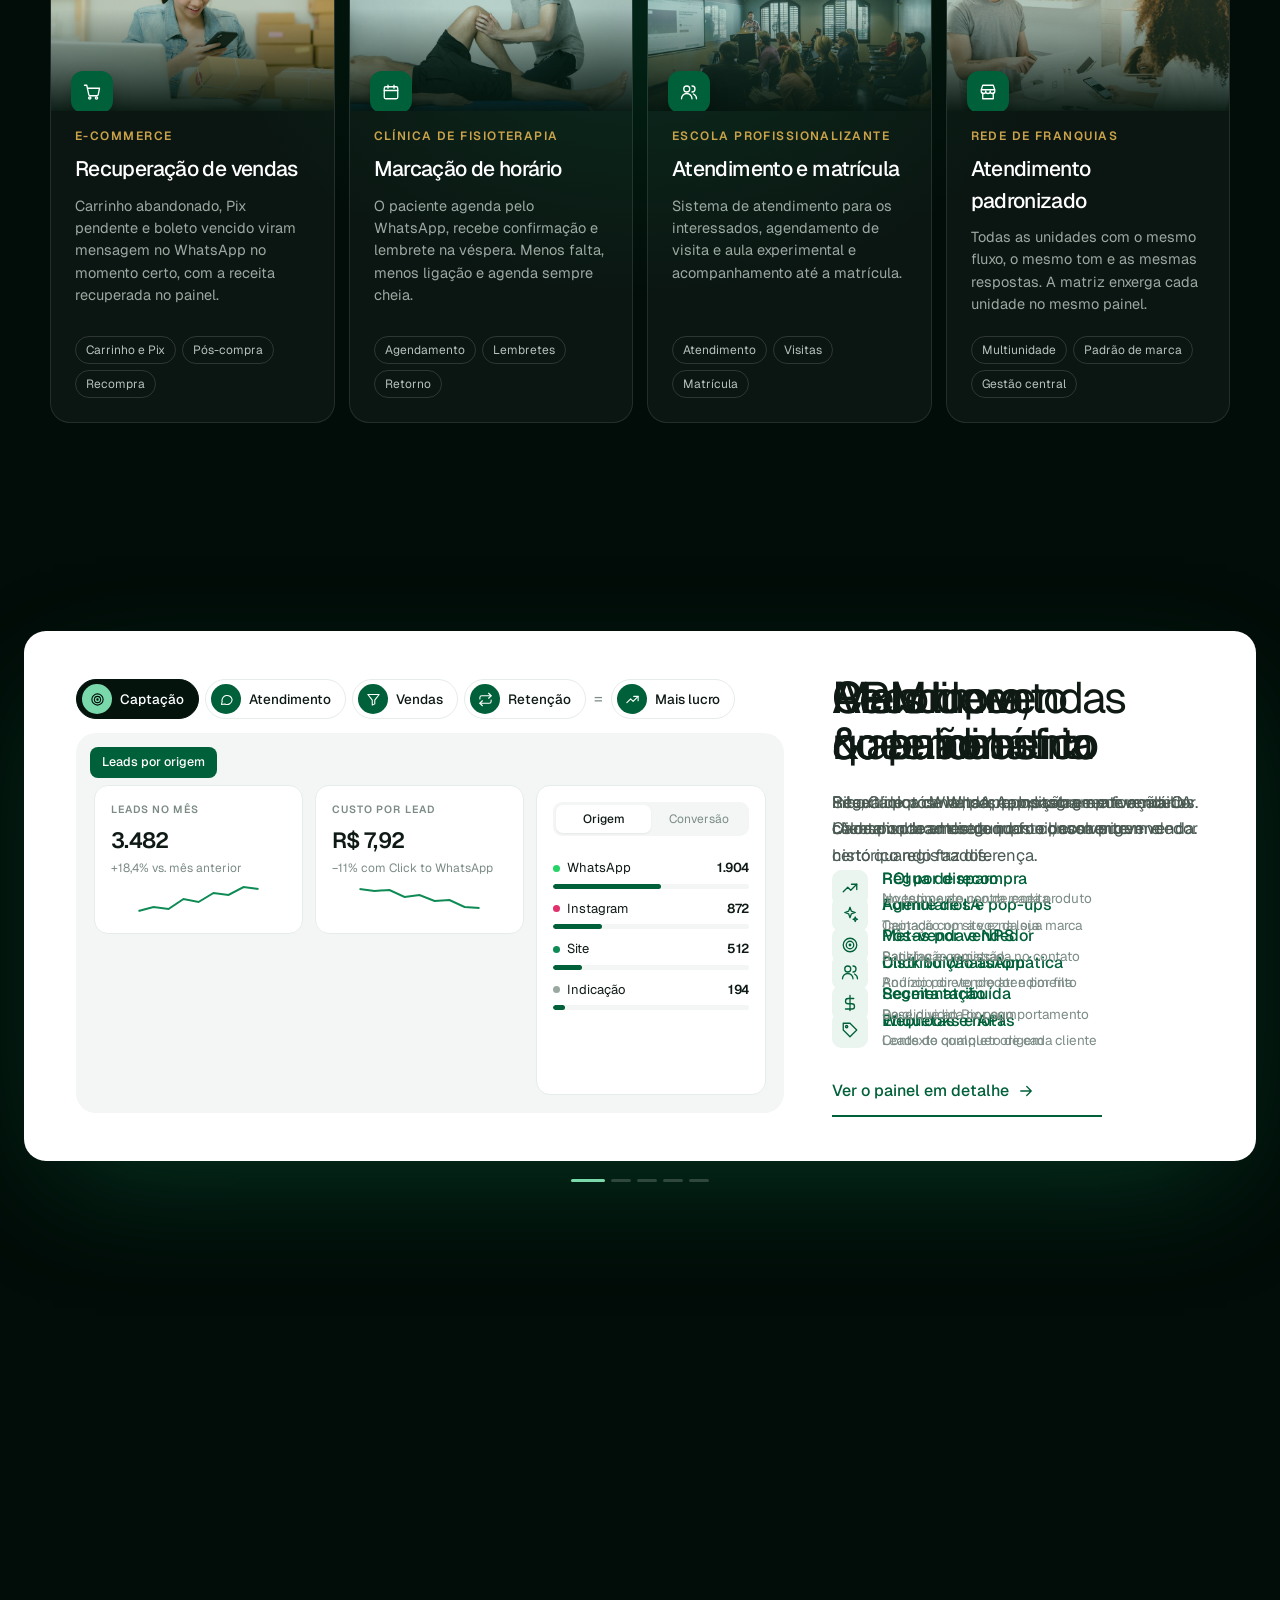
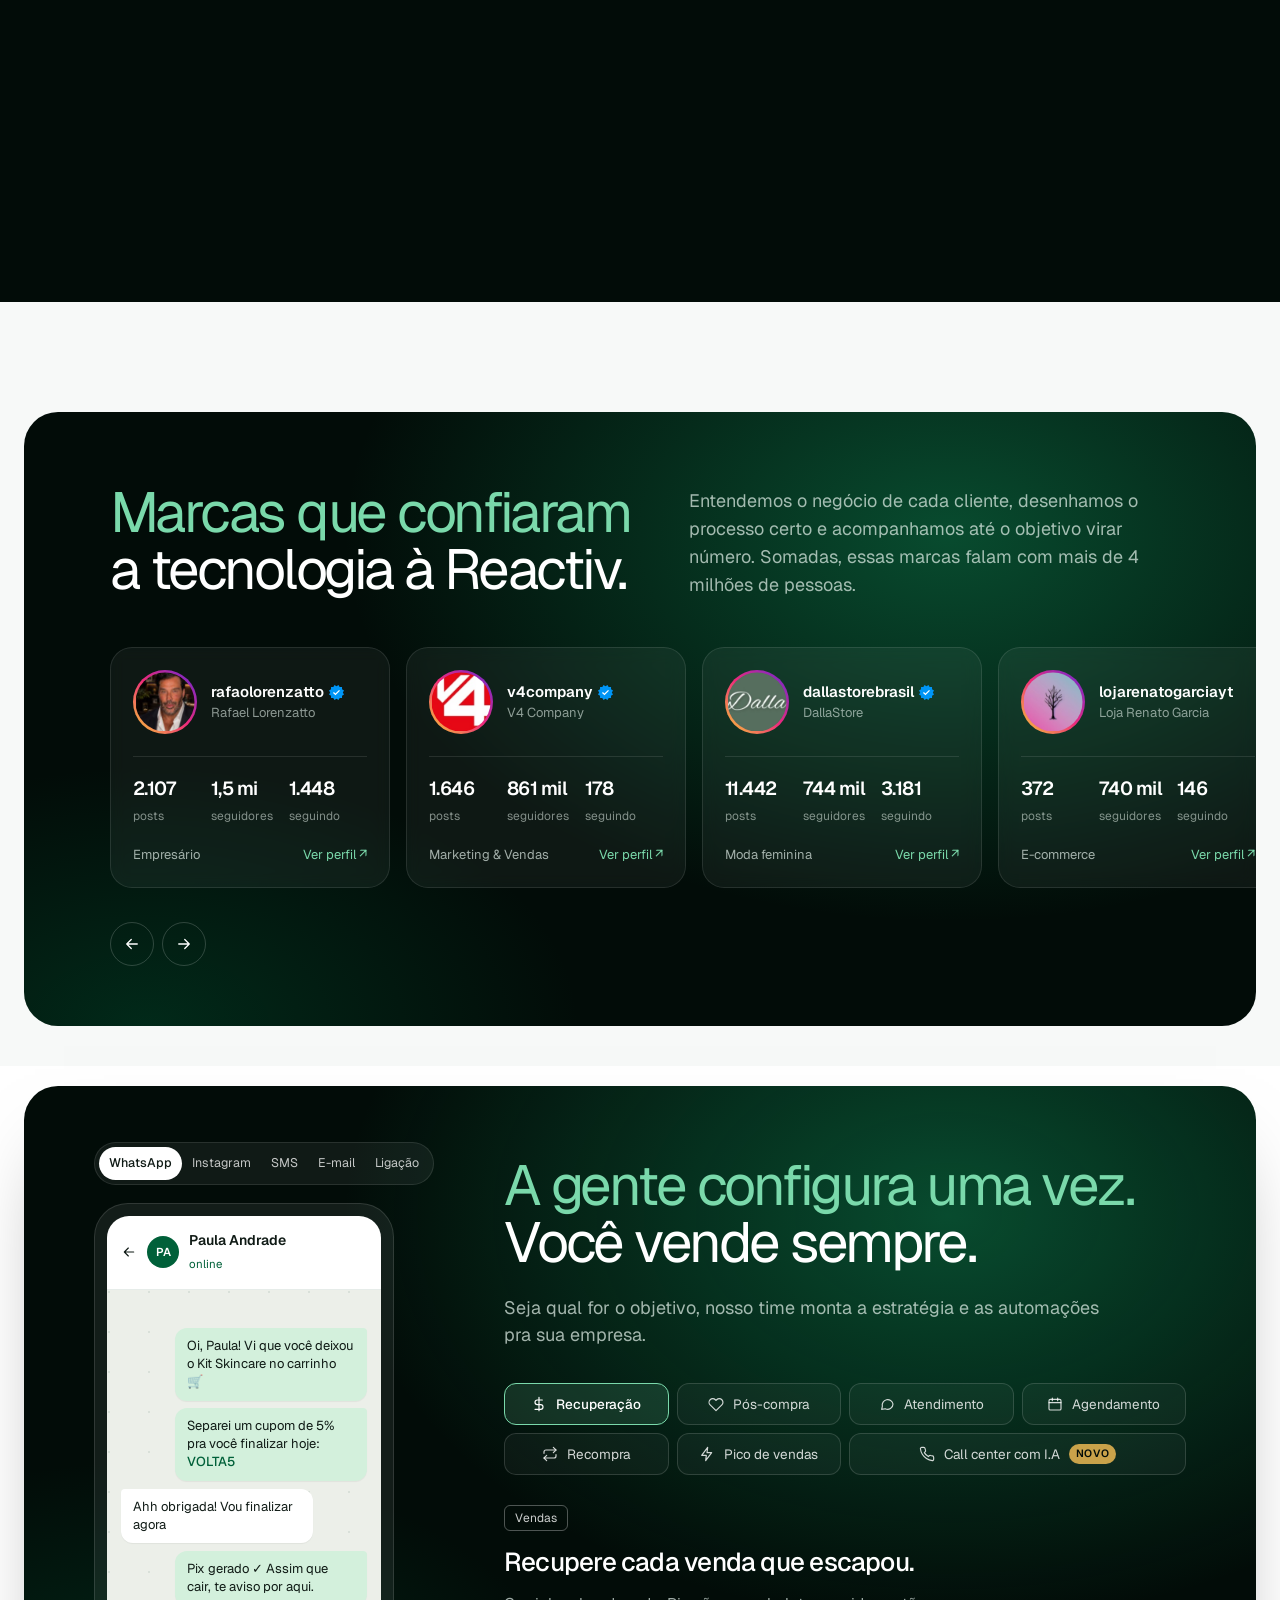
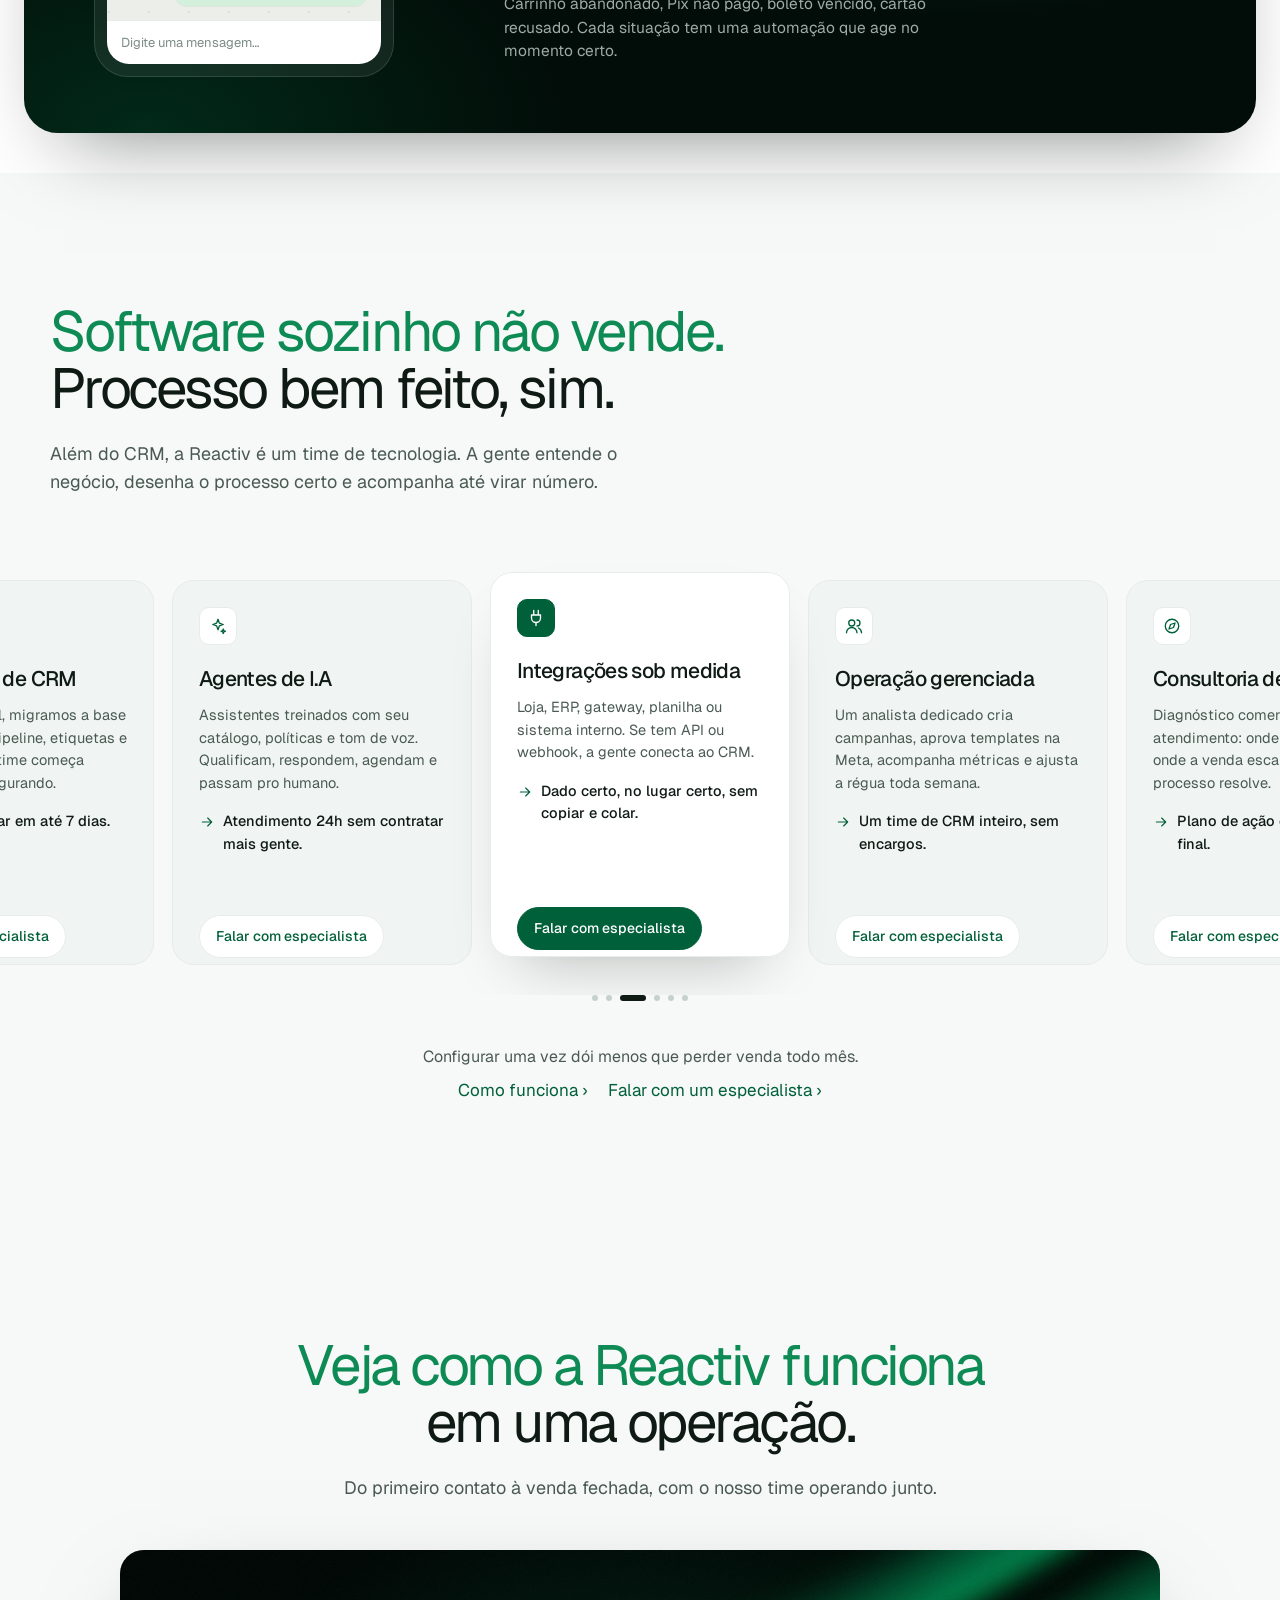
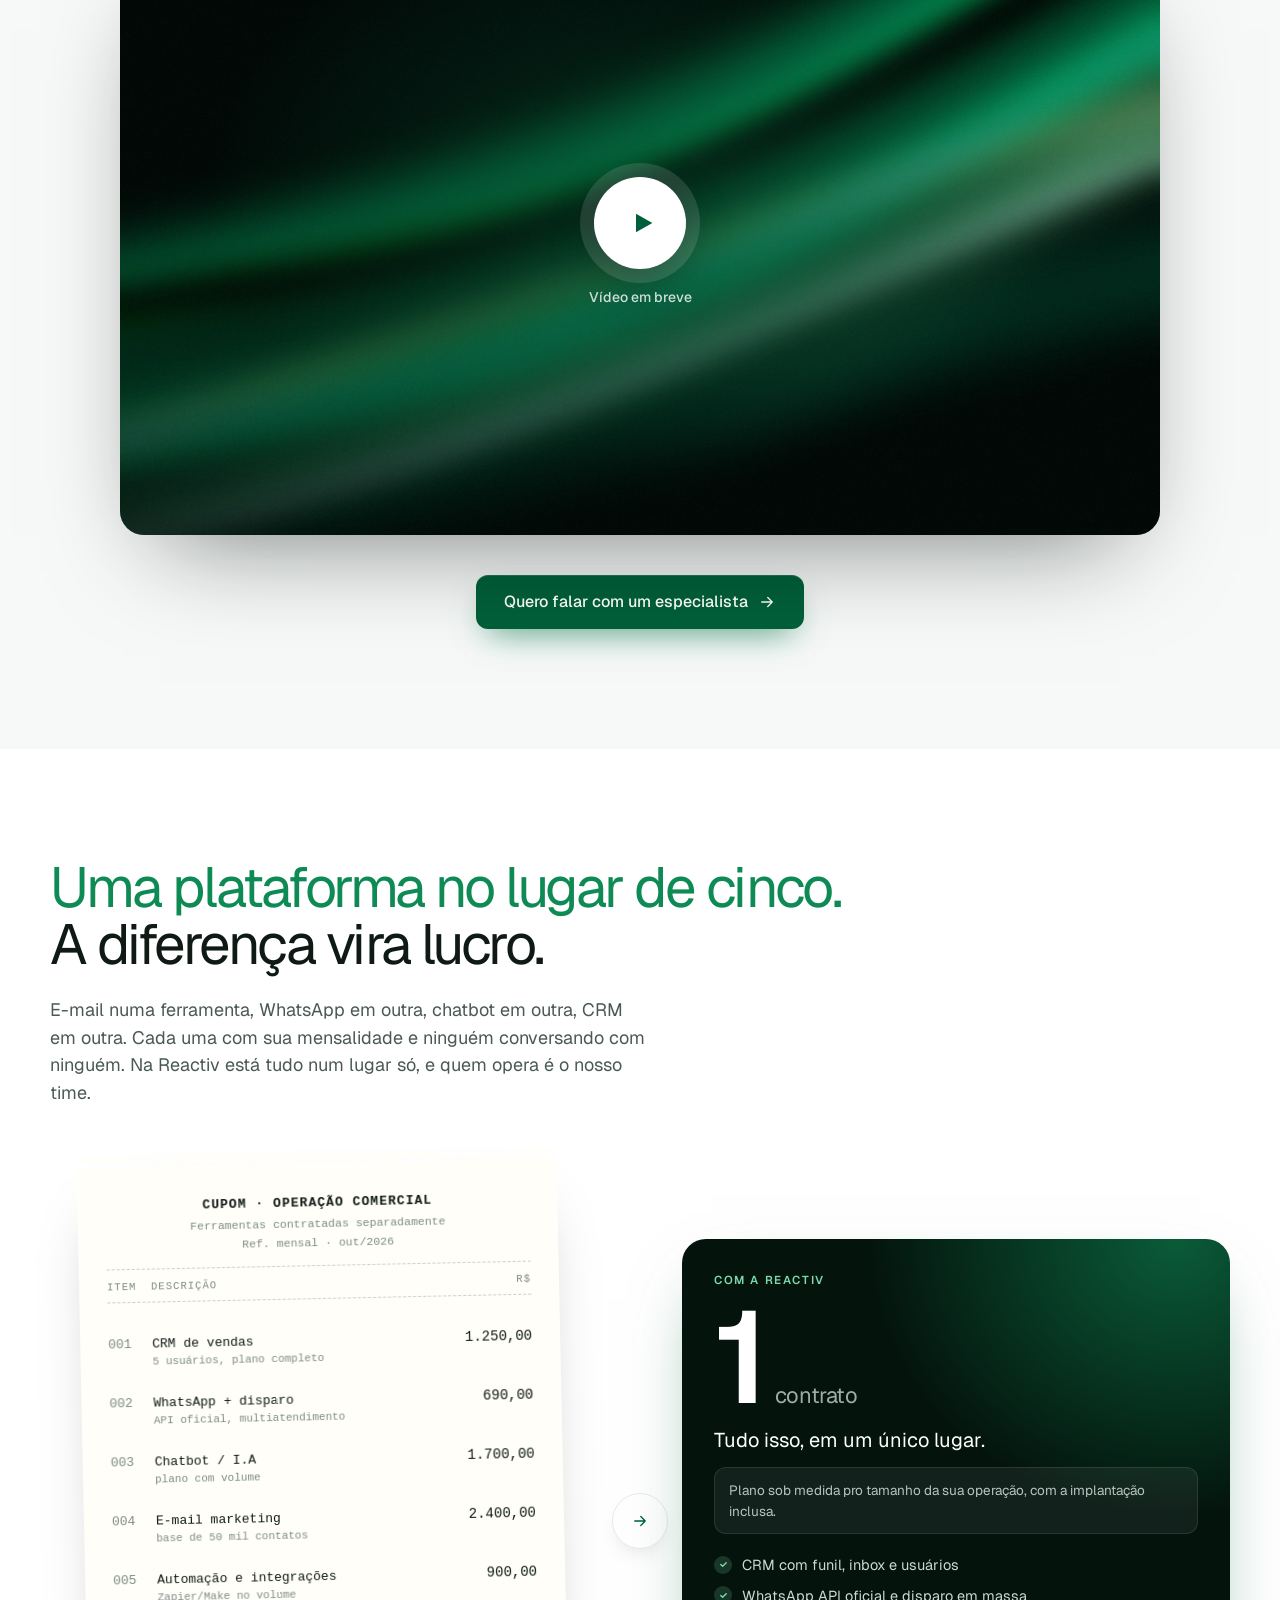
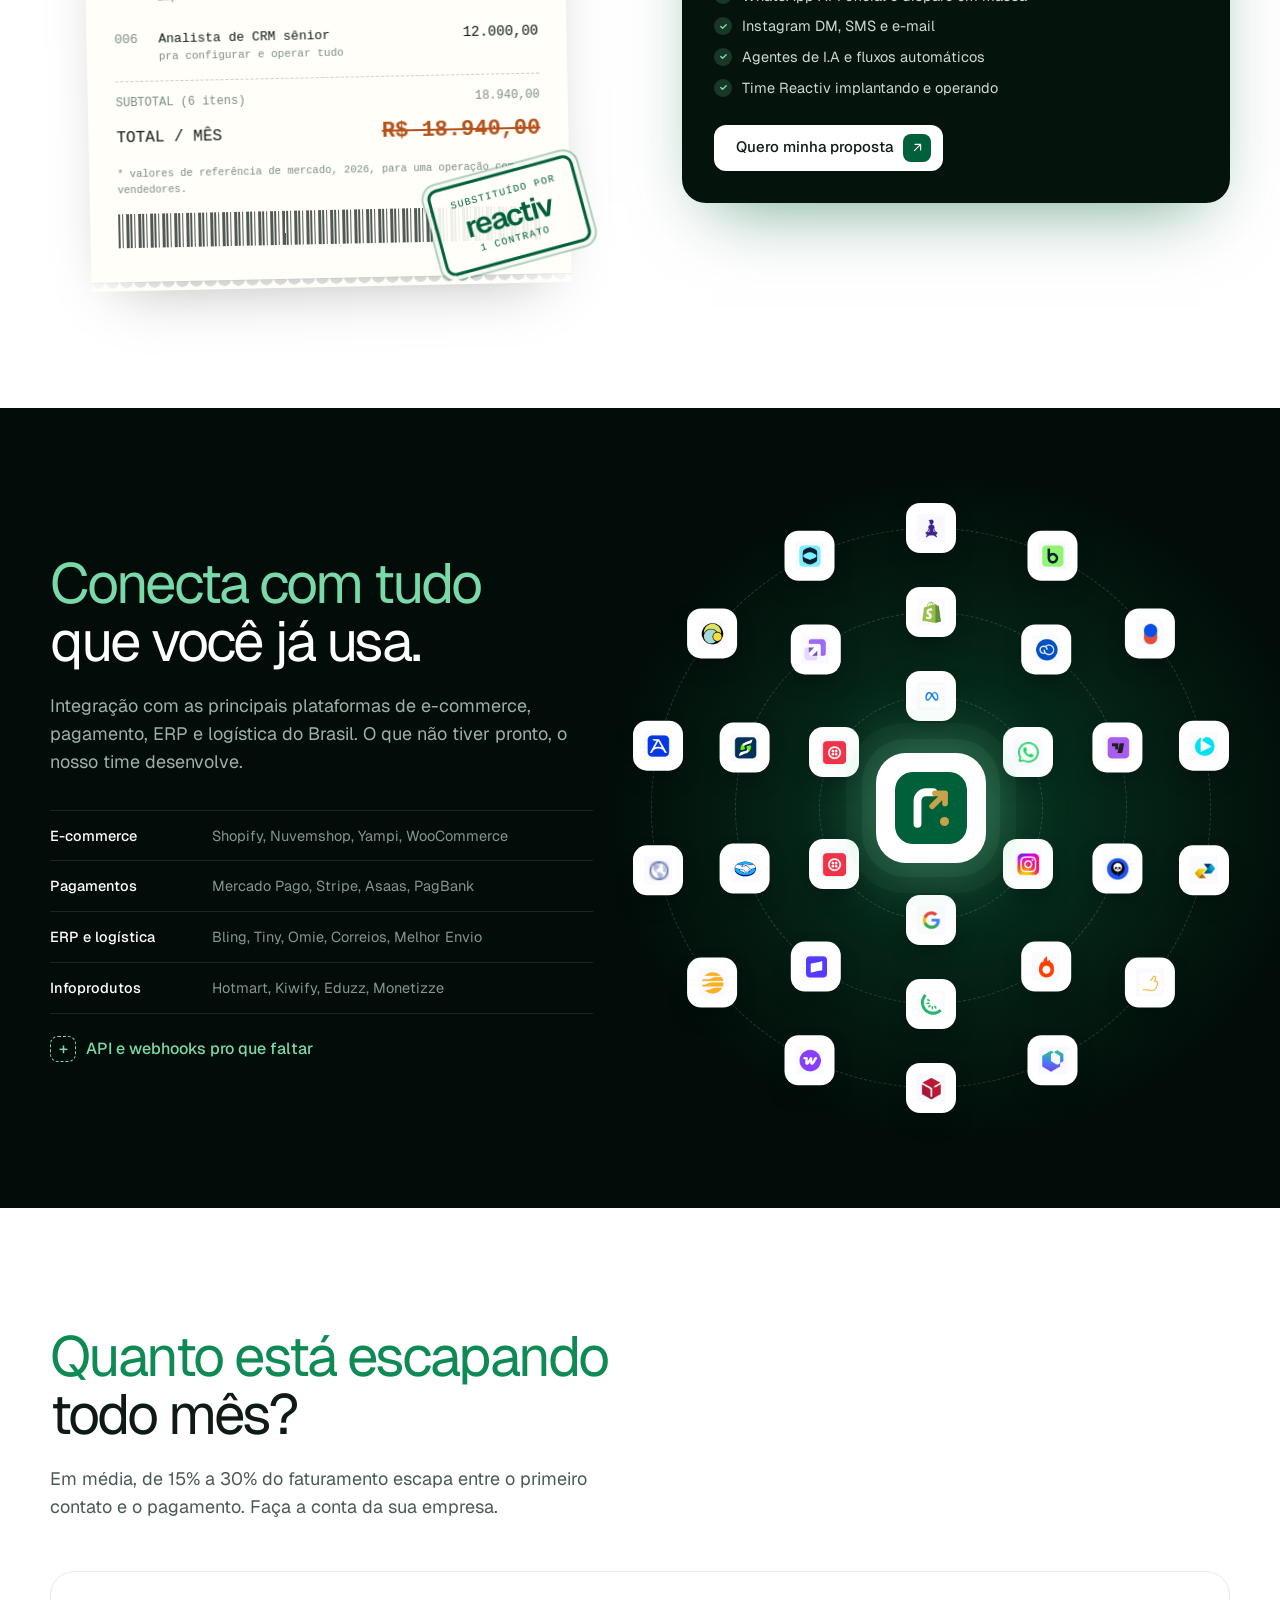
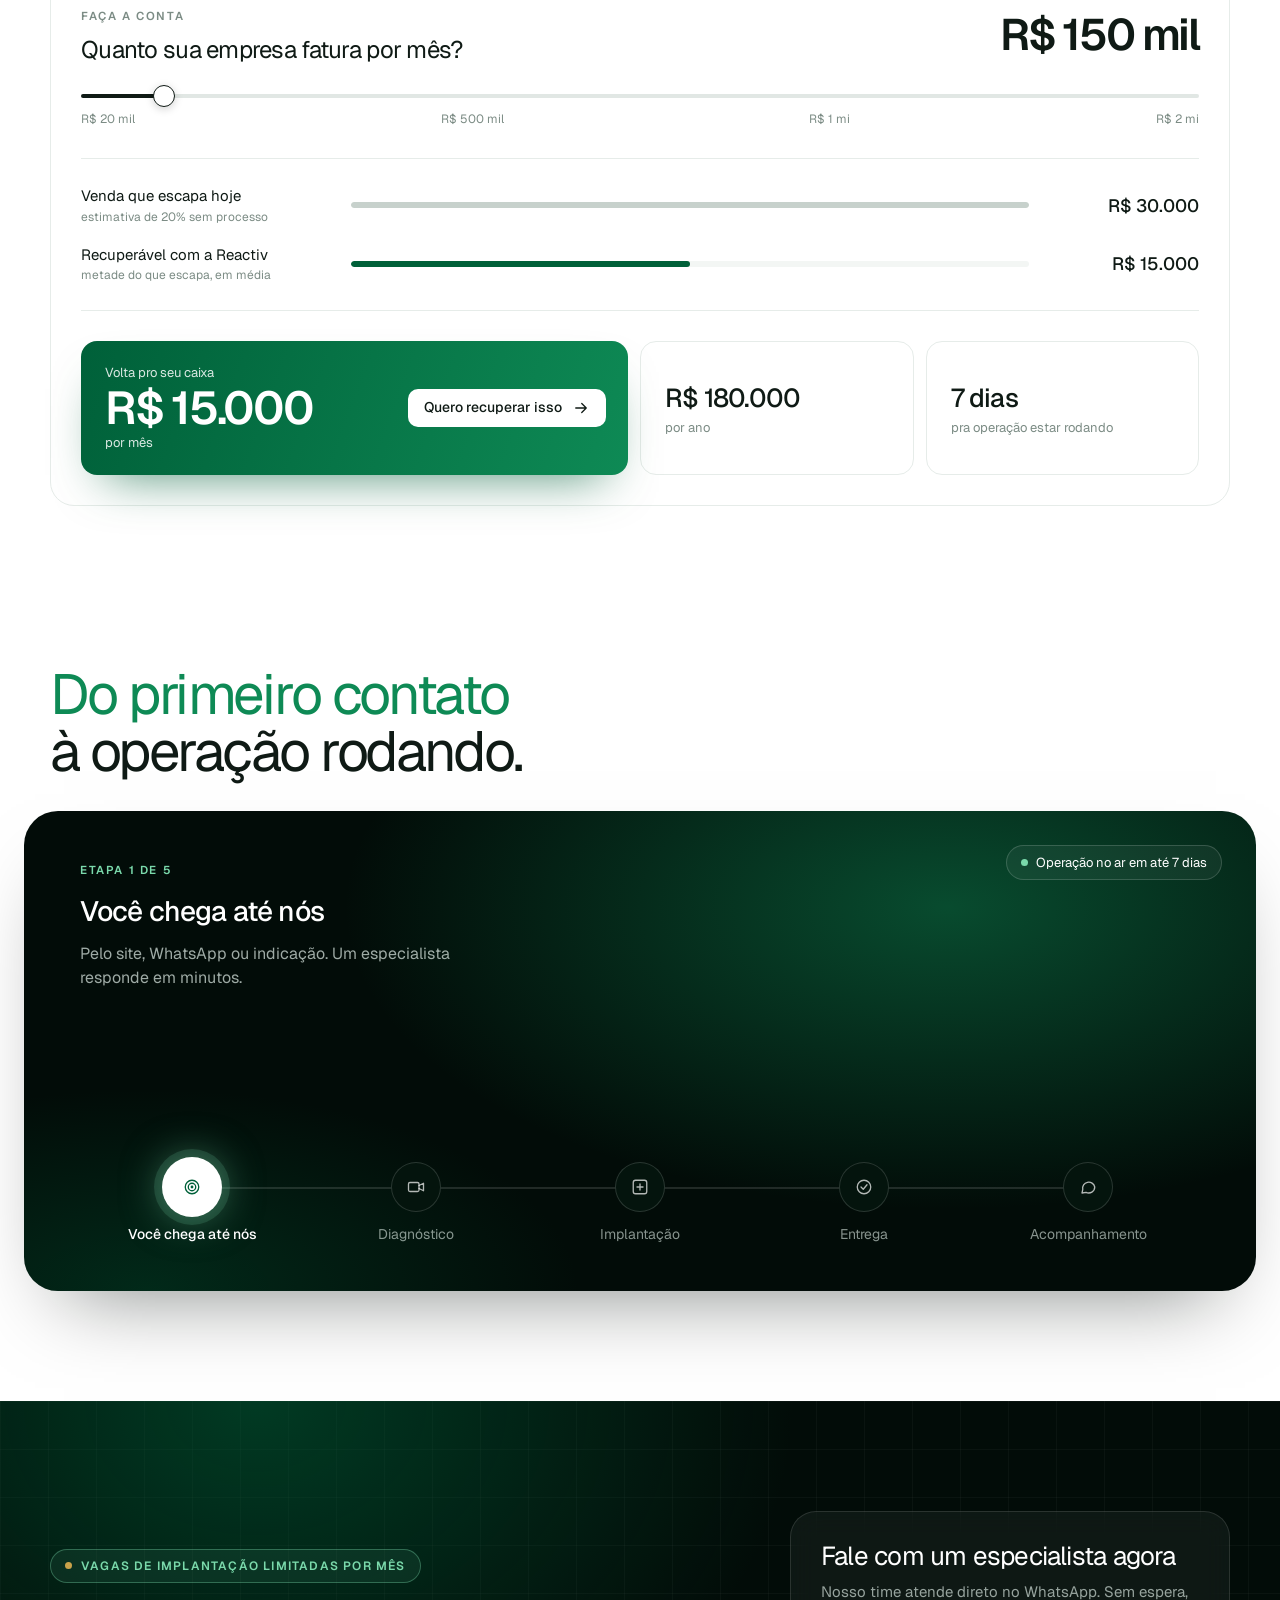
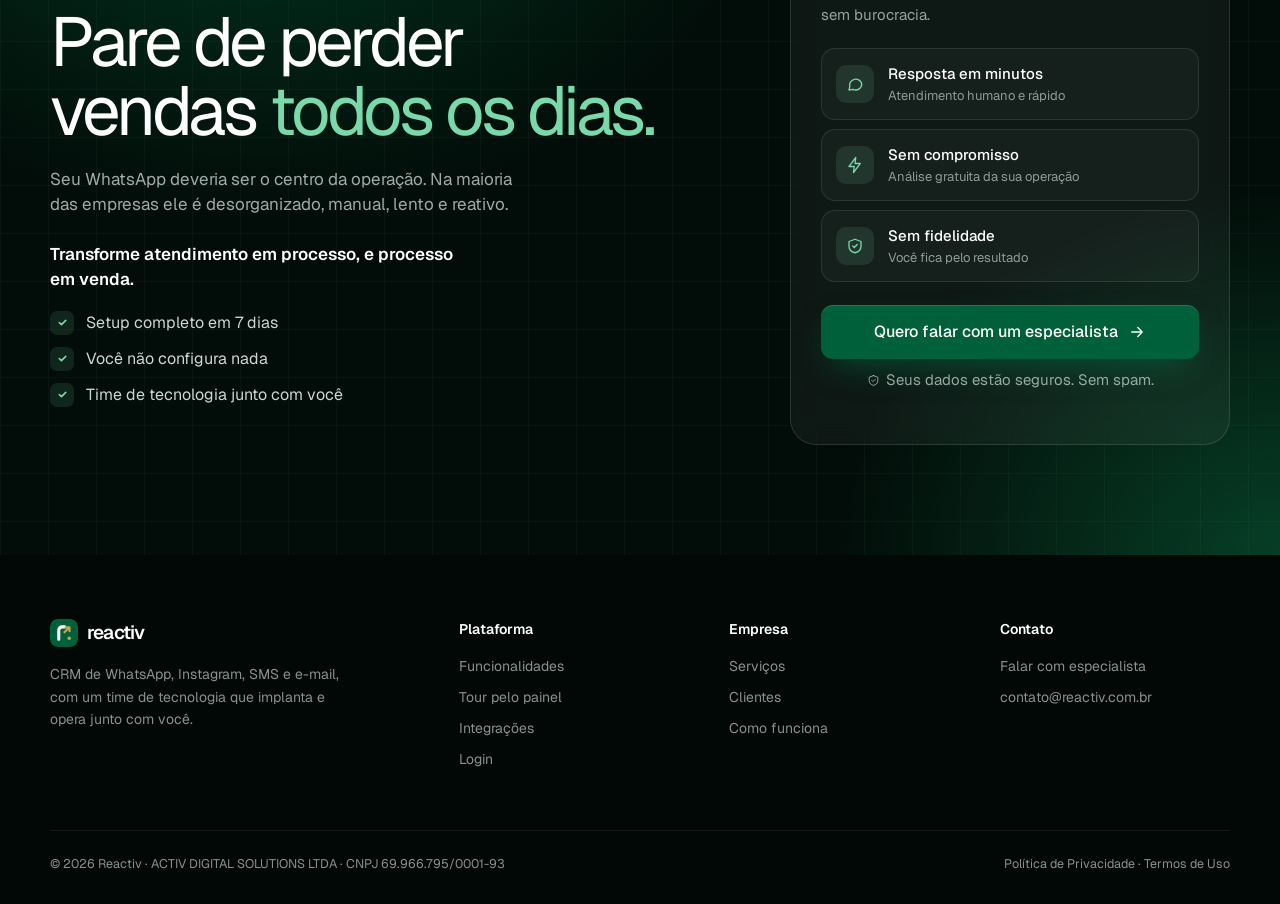
==== commit 7bc67690: "Política de Privacidade e Termos de Uso Co-Authored-By: Claude Opus 5.5 <noreply@anthropic.com>" ====
--- a/index.html
+++ b/index.html
@@ -529,7 +529,7 @@
     <div><h4>Empresa</h4><a href="#servicos">Serviços</a><a href="#resultados">Clientes</a><a href="#como-funciona">Como funciona</a></div>
     <div><h4>Contato</h4><a href="#contato" data-open-form>Falar com especialista</a><a href="mailto:contato@reactiv.com.br">contato@reactiv.com.br</a></div>
   </div>
-  <div class="wrap ft__bottom"><span>© <span id="year"></span> Reactiv · reactiv.com.br</span><span>Todos os direitos reservados</span></div>
+  <div class="wrap ft__bottom"><span>© <span id="year"></span> Reactiv · ACTIV DIGITAL SOLUTIONS LTDA · CNPJ 69.966.795/0001-93</span><span><a href="privacidade/">Política de Privacidade</a> · <a href="termos/">Termos de Uso</a></span></div>
 </footer>
 
 <a class="wa-float" href="https://wa.me/5537988347387?text=Ol%C3%A1!%20Vim%20pelo%20site%20da%20Reactiv%20e%20quero%20falar%20com%20um%20especialista." target="_blank" rel="noopener" aria-label="Falar no WhatsApp">
